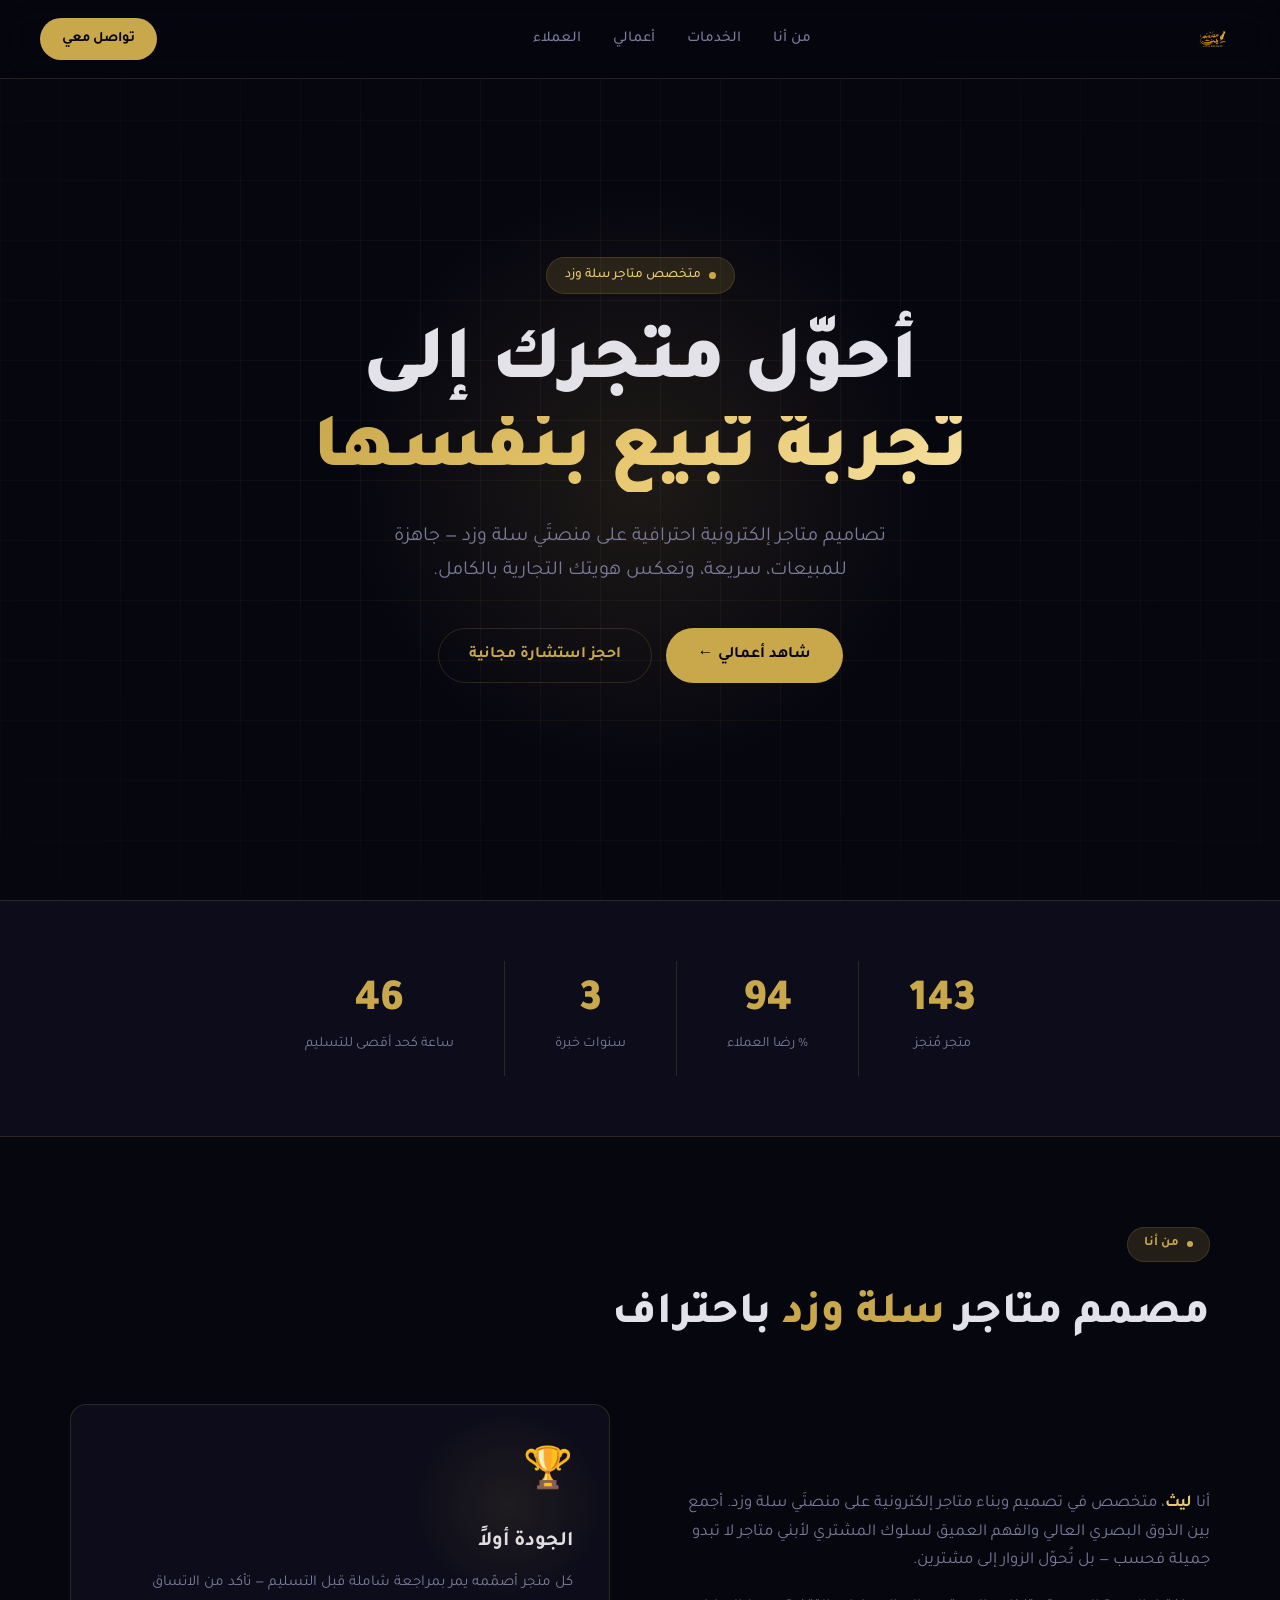
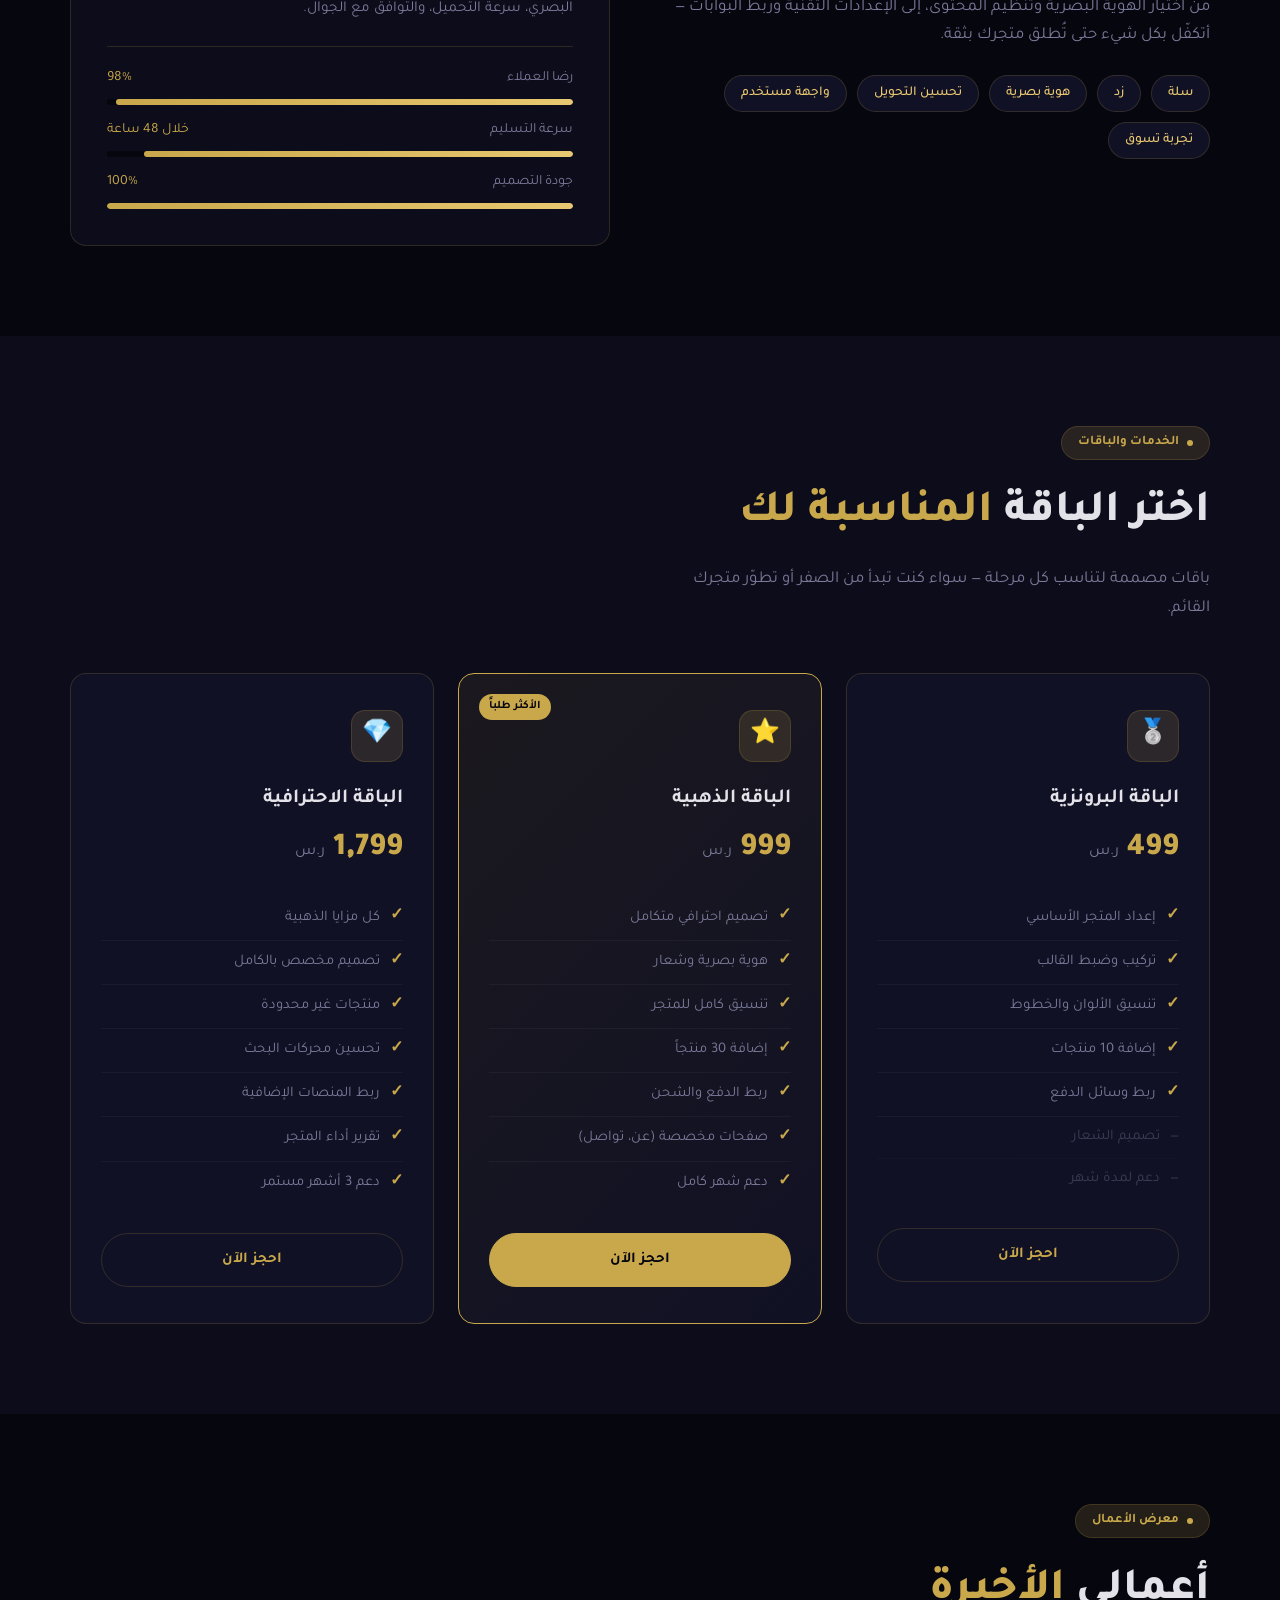
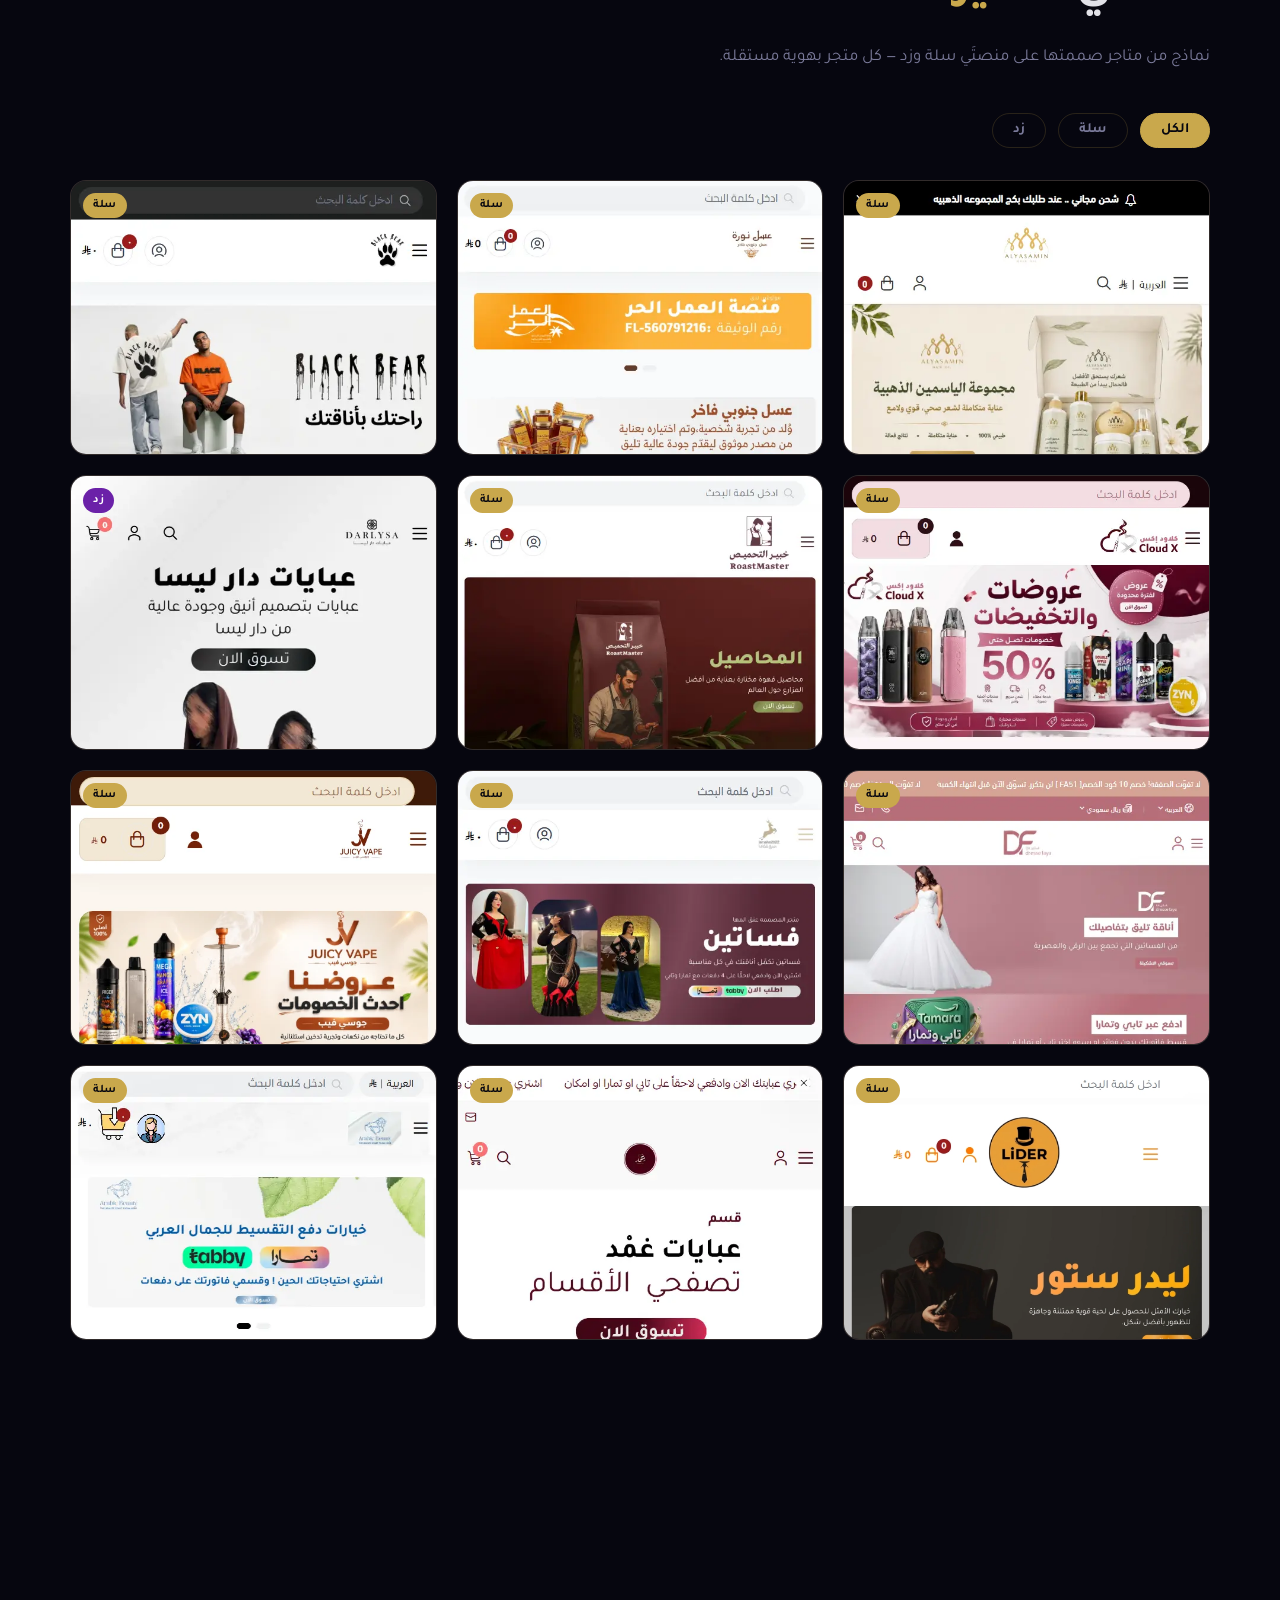
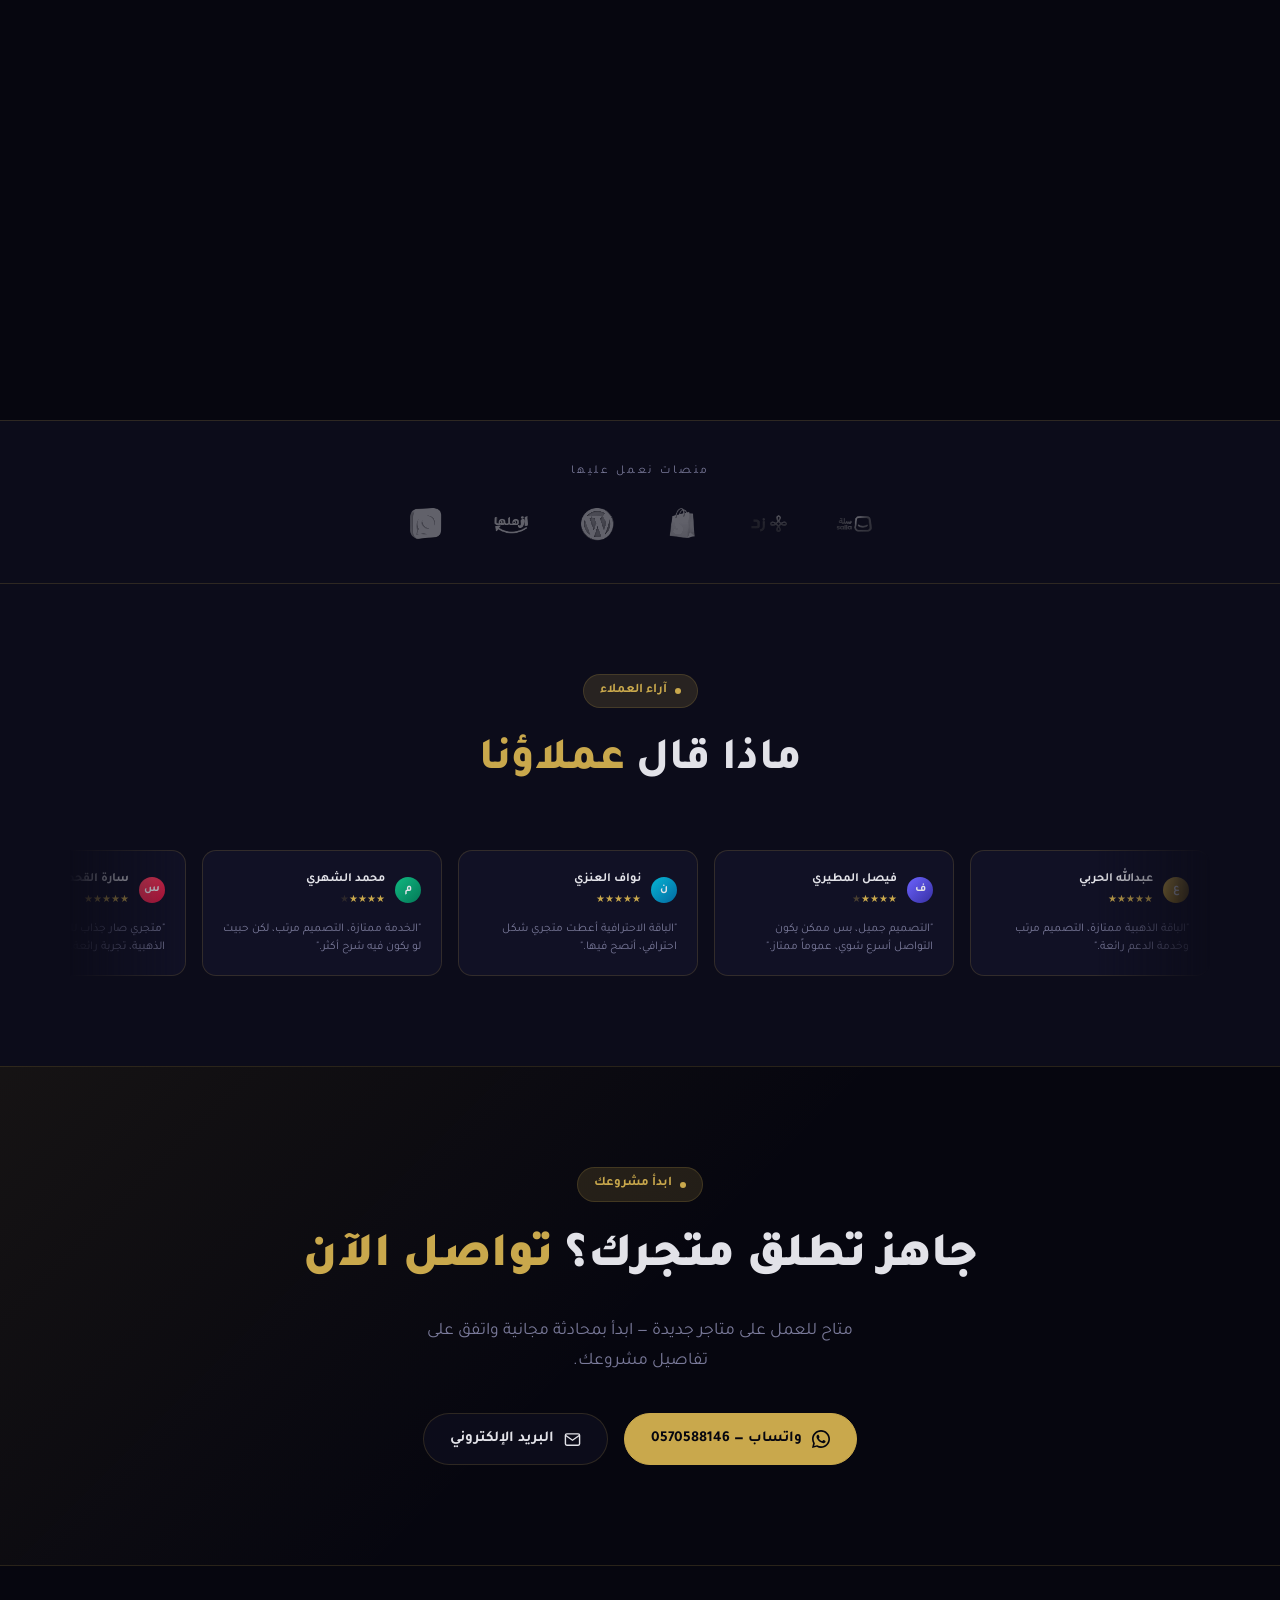
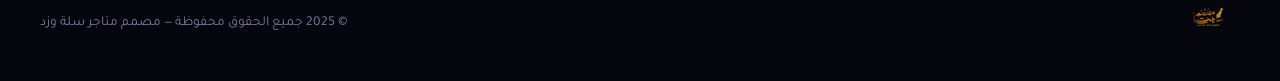
==== index.html @ dd520518 "Update testimonials to 50 styled cards, add logo image, update email" ====
<!DOCTYPE html>
<html lang="ar" dir="rtl">
<head>
  <meta charset="UTF-8">
  <meta name="viewport" content="width=device-width, initial-scale=1.0">
  <meta name="description" content="ليث | متخصص في تصميم متاجر سلة وزد الاحترافية">
  <title>ليث | مصمم متاجر سلة وزد</title>
  <link rel="preconnect" href="https://fonts.googleapis.com">
  <link href="https://fonts.googleapis.com/css2?family=Tajawal:wght@300;400;500;700;800;900&display=swap" rel="stylesheet">
  <style>
    *, *::before, *::after { box-sizing: border-box; margin: 0; padding: 0; }

    :root {
      --gold: #C9A84C;
      --gold-light: #E8C870;
      --gold-dim: rgba(201,168,76,0.15);
      --bg: #06060F;
      --bg2: #0C0C1A;
      --bg3: #111125;
      --text: #E2E2E8;
      --muted: #7A7A9A;
      --border: rgba(201,168,76,0.18);
      --radius: 16px;
    }

    html { scroll-behavior: smooth; }

    body {
      font-family: 'Tajawal', sans-serif;
      background: var(--bg);
      color: var(--text);
      overflow-x: hidden;
      line-height: 1.7;
    }

    /* ── NAV ── */
    nav {
      position: fixed; top: 0; width: 100%; z-index: 100;
      padding: 18px 40px;
      display: flex; align-items: center; justify-content: space-between;
      background: rgba(6,6,15,0.82);
      backdrop-filter: blur(18px);
      border-bottom: 1px solid var(--border);
      transition: padding .3s;
    }
    nav.scrolled { padding: 12px 40px; }

    .nav-logo {
      font-size: 1.25rem; font-weight: 800; color: var(--gold);
      letter-spacing: .5px; text-decoration: none;
    }
    .nav-logo span { color: var(--text); }

    .nav-links { display: flex; gap: 32px; list-style: none; }
    .nav-links a {
      text-decoration: none; color: var(--muted); font-weight: 500;
      font-size: .95rem; transition: color .25s; position: relative;
    }
    .nav-links a::after {
      content: ''; position: absolute; bottom: -4px; right: 0;
      width: 0; height: 2px; background: var(--gold); border-radius: 2px;
      transition: width .25s;
    }
    .nav-links a:hover { color: var(--gold-light); }
    .nav-links a:hover::after { width: 100%; }

    .nav-cta {
      background: var(--gold); color: #06060F; font-weight: 700;
      padding: 9px 22px; border-radius: 50px; font-size: .9rem;
      text-decoration: none; transition: background .25s, transform .2s;
    }
    .nav-cta:hover { background: var(--gold-light); transform: translateY(-1px); }

    /* ── HERO ── */
    .hero {
      min-height: 100vh;
      display: flex; align-items: center; justify-content: center;
      text-align: center;
      padding: 120px 20px 80px;
      position: relative; overflow: hidden;
    }

    .hero-grid {
      position: absolute; inset: 0;
      background-image:
        linear-gradient(rgba(201,168,76,.06) 1px, transparent 1px),
        linear-gradient(90deg, rgba(201,168,76,.06) 1px, transparent 1px);
      background-size: 60px 60px;
      mask-image: radial-gradient(ellipse 80% 80% at 50% 50%, black 30%, transparent 100%);
    }

    .hero-glow {
      position: absolute; top: 20%; left: 50%; transform: translateX(-50%);
      width: 600px; height: 600px; border-radius: 50%;
      background: radial-gradient(circle, rgba(201,168,76,.12) 0%, transparent 70%);
      pointer-events: none;
    }

    .hero-badge {
      display: inline-flex; align-items: center; gap: 8px;
      background: var(--gold-dim); border: 1px solid var(--border);
      border-radius: 50px; padding: 6px 18px; margin-bottom: 28px;
      font-size: .85rem; color: var(--gold-light); font-weight: 500;
    }
    .hero-badge-dot {
      width: 7px; height: 7px; border-radius: 50%; background: var(--gold);
      animation: pulse 2s ease-in-out infinite;
    }
    @keyframes pulse {
      0%,100% { opacity: 1; transform: scale(1); }
      50% { opacity: .5; transform: scale(.8); }
    }

    .hero h1 {
      font-size: clamp(2.6rem, 6vw, 5rem);
      font-weight: 900; line-height: 1.15;
      margin-bottom: 22px;
    }
    .hero h1 em {
      font-style: normal;
      background: linear-gradient(135deg, var(--gold) 0%, var(--gold-light) 50%, #F5E0A0 100%);
      -webkit-background-clip: text; -webkit-text-fill-color: transparent;
    }

    .hero-sub {
      font-size: clamp(1rem, 2vw, 1.25rem);
      color: var(--muted); max-width: 560px; margin: 0 auto 40px;
    }

    .hero-btns { display: flex; gap: 14px; justify-content: center; flex-wrap: wrap; }

    .btn-primary {
      background: var(--gold); color: #06060F; font-weight: 700;
      padding: 14px 32px; border-radius: 50px; font-size: 1rem;
      text-decoration: none; transition: all .25s;
      display: inline-flex; align-items: center; gap: 8px;
      font-family: 'Tajawal', sans-serif;
    }
    .btn-primary:hover { background: var(--gold-light); transform: translateY(-2px); box-shadow: 0 8px 30px rgba(201,168,76,.35); }

    .btn-outline {
      background: transparent; color: var(--gold); font-weight: 600;
      padding: 13px 30px; border-radius: 50px; font-size: 1rem;
      border: 1.5px solid var(--border); text-decoration: none;
      transition: all .25s; display: inline-flex; align-items: center; gap: 8px;
      font-family: 'Tajawal', sans-serif;
    }
    .btn-outline:hover { border-color: var(--gold); background: var(--gold-dim); transform: translateY(-2px); }

    /* ── STATS ── */
    .stats {
      padding: 60px 40px;
      display: flex; justify-content: center; gap: 0;
      border-top: 1px solid var(--border);
      border-bottom: 1px solid var(--border);
      background: var(--bg2);
      flex-wrap: wrap;
    }
    .stat {
      text-align: center; padding: 20px 50px;
      border-left: 1px solid var(--border);
    }
    .stat:last-child { border-left: none; }
    .stat-num {
      font-size: 2.8rem; font-weight: 900; color: var(--gold);
      line-height: 1; display: block;
    }
    .stat-label { font-size: .9rem; color: var(--muted); margin-top: 6px; }

    /* ── SECTION COMMONS ── */
    section { padding: 90px 20px; }
    .container { max-width: 1140px; margin: 0 auto; }

    .sec-tag {
      display: inline-flex; align-items: center; gap: 8px;
      background: var(--gold-dim); border: 1px solid var(--border);
      border-radius: 50px; padding: 5px 16px; margin-bottom: 16px;
      font-size: .82rem; color: var(--gold); font-weight: 600;
    }
    .sec-tag-dot { width: 6px; height: 6px; border-radius: 50%; background: var(--gold); }

    .sec-title {
      font-size: clamp(1.8rem, 3.5vw, 2.8rem);
      font-weight: 800; margin-bottom: 14px;
    }
    .sec-title span { color: var(--gold); }
    .sec-sub { color: var(--muted); font-size: 1.05rem; max-width: 520px; }

    /* ── ABOUT ── */
    .about-grid {
      display: grid; grid-template-columns: 1fr 1fr; gap: 60px;
      align-items: center; margin-top: 50px;
    }
    .about-text p { color: var(--muted); margin-bottom: 18px; font-size: 1.05rem; }
    .about-tags { display: flex; flex-wrap: wrap; gap: 10px; margin-top: 24px; }
    .tag {
      background: var(--bg3); border: 1px solid var(--border);
      border-radius: 50px; padding: 6px 16px; font-size: .85rem;
      color: var(--gold-light); font-weight: 500;
    }
    .about-card {
      background: var(--bg2); border: 1px solid var(--border);
      border-radius: var(--radius); padding: 36px;
      position: relative; overflow: hidden;
    }
    .about-card::before {
      content: ''; position: absolute; top: 0; right: 0;
      width: 200px; height: 200px;
      background: radial-gradient(circle, rgba(201,168,76,.1) 0%, transparent 70%);
    }
    .about-icon { font-size: 2.5rem; margin-bottom: 16px; display: block; }
    .about-card h3 { font-size: 1.3rem; margin-bottom: 10px; }
    .about-card p { color: var(--muted); font-size: .95rem; }
    .progress-row { margin-top: 16px; }
    .progress-label { display: flex; justify-content: space-between; margin-bottom: 8px; font-size: .88rem; }
    .progress-label span:first-child { color: var(--muted); }
    .progress-label span:last-child { color: var(--gold); }
    .progress-bar { background: var(--bg); border-radius: 50px; height: 6px; overflow: hidden; }
    .progress-fill { background: linear-gradient(90deg,var(--gold),var(--gold-light)); height: 100%; border-radius: 50px; }

    /* ── SERVICES ── */
    .services-bg { background: var(--bg2); }
    .services-grid {
      display: grid; grid-template-columns: repeat(3,1fr); gap: 24px;
      margin-top: 50px;
    }

    .service-card {
      background: var(--bg3); border: 1px solid var(--border);
      border-radius: var(--radius); padding: 36px 30px;
      position: relative; overflow: hidden;
      transition: border-color .3s, transform .3s;
    }
    .service-card:hover { border-color: var(--gold); transform: translateY(-4px); }
    .service-card.featured {
      border-color: var(--gold);
      background: linear-gradient(135deg, rgba(201,168,76,.08) 0%, var(--bg3) 100%);
    }

    .service-badge {
      position: absolute; top: 20px; left: 20px;
      background: var(--gold); color: #06060F;
      font-size: .72rem; font-weight: 700; padding: 3px 10px; border-radius: 50px;
    }

    .service-icon {
      width: 52px; height: 52px; border-radius: 14px;
      background: var(--gold-dim); border: 1px solid var(--border);
      display: flex; align-items: center; justify-content: center;
      font-size: 1.5rem; margin-bottom: 20px;
    }
    .service-name { font-size: 1.25rem; font-weight: 700; margin-bottom: 6px; }
    .service-price {
      font-size: 2rem; font-weight: 900; color: var(--gold); margin-bottom: 20px;
    }
    .service-price span { font-size: 1rem; color: var(--muted); font-weight: 400; }

    .service-features { list-style: none; margin-bottom: 28px; }
    .service-features li {
      display: flex; align-items: center; gap: 10px;
      color: var(--muted); font-size: .92rem; padding: 8px 0;
      border-bottom: 1px solid rgba(255,255,255,.04);
    }
    .service-features li:last-child { border-bottom: none; }
    .check { color: var(--gold); font-size: 1rem; font-weight: 700; }

    .service-btn {
      width: 100%; padding: 13px; border-radius: 50px;
      border: 1.5px solid var(--border); background: transparent;
      color: var(--gold); font-family: 'Tajawal',sans-serif;
      font-size: .95rem; font-weight: 600; cursor: pointer;
      transition: all .25s; text-align: center; display: block;
      text-decoration: none;
    }
    .service-btn:hover, .service-card.featured .service-btn {
      background: var(--gold); color: #06060F; border-color: var(--gold);
    }
    .service-card.featured .service-btn:hover { background: var(--gold-light); }

    /* ── PORTFOLIO ── */
    .portfolio-filter {
      display: flex; gap: 12px; flex-wrap: wrap; margin: 40px 0 32px;
    }
    .filter-btn {
      padding: 8px 20px; border-radius: 50px; cursor: pointer;
      font-family: 'Tajawal',sans-serif; font-size: .88rem; font-weight: 600;
      border: 1.5px solid var(--border); background: transparent; color: var(--muted);
      transition: all .25s;
    }
    .filter-btn.active, .filter-btn:hover {
      background: var(--gold); color: #06060F; border-color: var(--gold);
    }

    .portfolio-grid {
      display: grid; grid-template-columns: repeat(3,1fr); gap: 20px;
    }

    .portfolio-card {
      border-radius: var(--radius); overflow: hidden;
      position: relative; aspect-ratio: 4/3;
      background: var(--bg3); border: 1px solid var(--border);
      cursor: pointer;
      transition: transform .3s, border-color .3s, box-shadow .3s;
    }
    .portfolio-card:hover {
      transform: translateY(-6px);
      border-color: var(--gold);
      box-shadow: 0 20px 50px rgba(201,168,76,.15);
    }

    /* ── SCREENSHOT CARDS ── */
    .portfolio-img {
      width: 100%; height: 100%;
      object-fit: cover; object-position: top center;
      display: block;
      transition: object-position 5s ease;
    }
    .portfolio-card:hover .portfolio-img { object-position: bottom center; }

    /* Platform badge */
    .mock-platform {
      position: absolute; top: 12px; left: 12px;
      font-size: .72rem; font-weight: 700; padding: 3px 10px;
      border-radius: 20px; letter-spacing: .5px; z-index: 1;
    }

    /* ── PLATFORMS STRIP ── */
    .platforms-strip {
      padding: 40px 20px;
      background: var(--bg2);
      border-top: 1px solid var(--border);
      border-bottom: 1px solid var(--border);
      text-align: center;
    }
    .platforms-label {
      font-size: .75rem; color: var(--muted); margin-bottom: 24px;
      text-transform: uppercase; letter-spacing: 2.5px;
    }
    .platforms-logos {
      display: flex; align-items: center; justify-content: center;
      gap: 48px; flex-wrap: wrap;
    }
    .platform-logo {
      height: 38px; width: auto;
      filter: grayscale(1) brightness(2);
      opacity: 0.35;
      transition: filter .3s, opacity .3s;
      object-fit: contain;
    }
    .platform-logo:hover { filter: grayscale(0) brightness(1); opacity: 1; }

    /* Overlay */
    .portfolio-overlay {
      position: absolute; inset: 0;
      background: linear-gradient(to top, rgba(6,6,15,.97) 0%, rgba(6,6,15,.3) 60%, transparent 100%);
      opacity: 0; transition: opacity .3s;
      display: flex; flex-direction: column;
      justify-content: flex-end; padding: 18px;
    }
    .portfolio-card:hover .portfolio-overlay { opacity: 1; }
    .portfolio-overlay h3 { font-size: 1rem; font-weight: 700; margin-bottom: 4px; }
    .portfolio-overlay p { font-size: .8rem; color: var(--gold); }
    .portfolio-overlay .ov-tags {
      display: flex; gap: 6px; margin-top: 8px;
    }
    .ov-tag {
      font-size: .65rem; padding: 2px 8px; border-radius: 20px;
      border: 1px solid rgba(201,168,76,.4); color: var(--gold-light);
    }

    /* ── TESTIMONIALS ── */
    .testi-bg { background: var(--bg2); }
    .testi-wrap { overflow: hidden; }
    .testi-head { text-align: center; margin-bottom: 50px; }

    .testi-marquee {
      overflow: hidden; position: relative;
      mask-image: linear-gradient(90deg, transparent 0%, black 10%, black 90%, transparent 100%);
    }
    .testi-track {
      display: flex; gap: 16px;
      animation: marquee-rtl 60s linear infinite;
      width: max-content;
    }
    .testi-track:hover { animation-play-state: paused; }
    .testi-track-set { display: flex; gap: 16px; }

    @keyframes marquee-rtl {
      0% { transform: translateX(0); }
      100% { transform: translateX(-50%); }
    }

    .testi-card {
      background: var(--bg3); border: 1px solid var(--border);
      border-radius: 14px; padding: 18px 20px; width: 240px; flex-shrink: 0;
      transition: border-color .3s;
    }
    .testi-card:hover { border-color: var(--gold); }
    .testi-top { display: flex; align-items: center; gap: 10px; }
    .testi-av {
      width: 36px; height: 36px; border-radius: 50%;
      display: flex; align-items: center; justify-content: center;
      font-weight: 700; font-size: .85rem; flex-shrink: 0;
    }
    .av-1 { background: linear-gradient(135deg,#C9A84C,#8B6914); }
    .av-2 { background: linear-gradient(135deg,#6C63FF,#3730A3); }
    .av-3 { background: linear-gradient(135deg,#06B6D4,#0369A1); }
    .av-4 { background: linear-gradient(135deg,#10B981,#047857); }
    .av-5 { background: linear-gradient(135deg,#F43F5E,#BE123C); }
    .testi-name { font-size: .85rem; font-weight: 600; }
    .testi-stars { color: var(--gold); font-size: .72rem; margin-top: 2px; }
    .testi-text { font-size: .82rem; color: var(--muted); line-height: 1.7; margin-top: 10px; }

    /* ── CTA ── */
    .cta-section {
      text-align: center; padding: 100px 20px;
      background: linear-gradient(135deg, rgba(201,168,76,.08) 0%, transparent 50%);
      border-top: 1px solid var(--border);
    }
    .cta-section h2 { font-size: clamp(1.8rem,4vw,3rem); font-weight: 900; margin-bottom: 18px; }
    .cta-section p { color: var(--muted); font-size: 1.1rem; max-width: 480px; margin: 0 auto 36px; }

    .contact-links { display: flex; justify-content: center; gap: 16px; flex-wrap: wrap; }
    .contact-link {
      display: flex; align-items: center; gap: 10px;
      padding: 12px 26px; border-radius: 50px;
      border: 1.5px solid var(--border); background: var(--bg2);
      color: var(--text); text-decoration: none; font-weight: 600; font-size: .95rem;
      transition: all .25s;
    }
    .contact-link:hover { border-color: var(--gold); color: var(--gold); transform: translateY(-2px); }
    .contact-link.wa { background: var(--gold); border-color: var(--gold); color: #06060F; }
    .contact-link.wa:hover { background: var(--gold-light); }

    /* ── FOOTER ── */
    footer {
      padding: 30px 40px;
      border-top: 1px solid var(--border);
      display: flex; align-items: center; justify-content: space-between;
      background: var(--bg); flex-wrap: wrap; gap: 12px;
    }
    .footer-logo { font-size: 1.1rem; font-weight: 800; color: var(--gold); }
    footer p { color: var(--muted); font-size: .85rem; }

    /* ── ANIMATIONS ── */
    .fade-up {
      opacity: 0; transform: translateY(30px);
      transition: opacity .6s ease, transform .6s ease;
    }
    .fade-up.visible { opacity: 1; transform: translateY(0); }

    /* ── RESPONSIVE ── */
    @media (max-width: 900px) {
      nav { padding: 16px 20px; }
      .nav-links { display: none; }
      .stats { gap: 0; }
      .stat { padding: 20px 28px; }
      .about-grid { grid-template-columns: 1fr; gap: 30px; }
      .services-grid { grid-template-columns: 1fr; }
      .portfolio-grid { grid-template-columns: repeat(2,1fr); }
      footer { flex-direction: column; text-align: center; }
    }
    @media (max-width: 560px) {
      .portfolio-grid { grid-template-columns: 1fr; }
      .stat { padding: 16px 18px; border-left: none; border-bottom: 1px solid var(--border); }
      .stat:last-child { border-bottom: none; }
      .stats { flex-direction: column; align-items: center; }
    }
  </style>
</head>
<body>

<!-- ══════════ NAV ══════════ -->
<nav id="nav">
  <a href="#" class="nav-logo"><img src="images/logo-main.webp" alt="ليث" style="height:36px;width:auto;object-fit:contain;vertical-align:middle"></a>
  <ul class="nav-links">
    <li><a href="#about">من أنا</a></li>
    <li><a href="#services">الخدمات</a></li>
    <li><a href="#portfolio">أعمالي</a></li>
    <li><a href="#testimonials">العملاء</a></li>
  </ul>
  <a href="https://wa.me/966570588146" target="_blank" class="nav-cta">تواصل معي</a>
</nav>

<!-- ══════════ HERO ══════════ -->
<section class="hero" id="home">
  <div class="hero-grid"></div>
  <div class="hero-glow"></div>
  <div class="container" style="position:relative;z-index:1">
    <div class="hero-badge fade-up">
      <span class="hero-badge-dot"></span>
      متخصص متاجر سلة وزد
    </div>
    <h1 class="fade-up" style="transition-delay:.1s">
      أحوّل متجرك إلى<br>
      <em>تجربة تبيع بنفسها</em>
    </h1>
    <p class="hero-sub fade-up" style="transition-delay:.2s">
      تصاميم متاجر إلكترونية احترافية على منصتَي سلة وزد — جاهزة للمبيعات، سريعة، وتعكس هويتك التجارية بالكامل.
    </p>
    <div class="hero-btns fade-up" style="transition-delay:.3s">
      <a href="#portfolio" class="btn-primary">شاهد أعمالي ←</a>
      <a href="https://wa.me/966570588146" target="_blank" class="btn-outline">احجز استشارة مجانية</a>
    </div>
  </div>
</section>

<!-- ══════════ STATS ══════════ -->
<div class="stats">
  <div class="stat fade-up">
    <span class="stat-num" data-target="150">0</span>
    <div class="stat-label">متجر مُنجز</div>
  </div>
  <div class="stat fade-up" style="transition-delay:.1s">
    <span class="stat-num" data-target="98">0</span>
    <div class="stat-label">% رضا العملاء</div>
  </div>
  <div class="stat fade-up" style="transition-delay:.2s">
    <span class="stat-num" data-target="3">0</span>
    <div class="stat-label">سنوات خبرة</div>
  </div>
  <div class="stat fade-up" style="transition-delay:.3s">
    <span class="stat-num" data-target="48">0</span>
    <div class="stat-label">ساعة كحد أقصى للتسليم</div>
  </div>
</div>

<!-- ══════════ ABOUT ══════════ -->
<section id="about">
  <div class="container">
    <div class="sec-tag fade-up"><span class="sec-tag-dot"></span>من أنا</div>
    <h2 class="sec-title fade-up">مصمم متاجر <span>سلة وزد</span> باحتراف</h2>
    <div class="about-grid">
      <div class="about-text fade-up">
        <p>
          أنا <strong style="color:var(--gold-light)">ليث</strong>، متخصص في تصميم وبناء متاجر إلكترونية على منصتَي سلة وزد.
          أجمع بين الذوق البصري العالي والفهم العميق لسلوك المشتري لأبني متاجر لا تبدو جميلة فحسب — بل تُحوّل الزوار إلى مشترين.
        </p>
        <p>
          من اختيار الهوية البصرية وتنظيم المحتوى، إلى الإعدادات التقنية وربط البوابات — أتكفّل بكل شيء حتى تُطلق متجرك بثقة.
        </p>
        <div class="about-tags">
          <span class="tag">سلة</span>
          <span class="tag">زد</span>
          <span class="tag">هوية بصرية</span>
          <span class="tag">تحسين التحويل</span>
          <span class="tag">واجهة مستخدم</span>
          <span class="tag">تجربة تسوق</span>
        </div>
      </div>
      <div class="about-card fade-up" style="transition-delay:.15s">
        <span class="about-icon">🏆</span>
        <h3>الجودة أولاً</h3>
        <p>كل متجر أصمّمه يمر بمراجعة شاملة قبل التسليم — تأكد من الاتساق البصري، سرعة التحميل، والتوافق مع الجوال.</p>
        <div class="progress-row" style="margin-top:24px;padding-top:20px;border-top:1px solid var(--border)">
          <div class="progress-label"><span>رضا العملاء</span><span>98%</span></div>
          <div class="progress-bar"><div class="progress-fill" style="width:98%"></div></div>
        </div>
        <div class="progress-row" style="margin-top:14px">
          <div class="progress-label"><span>سرعة التسليم</span><span>خلال 48 ساعة</span></div>
          <div class="progress-bar"><div class="progress-fill" style="width:92%"></div></div>
        </div>
        <div class="progress-row" style="margin-top:14px">
          <div class="progress-label"><span>جودة التصميم</span><span>100%</span></div>
          <div class="progress-bar"><div class="progress-fill" style="width:100%"></div></div>
        </div>
      </div>
    </div>
  </div>
</section>

<!-- ══════════ SERVICES ══════════ -->
<section id="services" class="services-bg">
  <div class="container">
    <div class="sec-tag fade-up"><span class="sec-tag-dot"></span>الخدمات والباقات</div>
    <h2 class="sec-title fade-up">اختر الباقة <span>المناسبة لك</span></h2>
    <p class="sec-sub fade-up">باقات مصممة لتناسب كل مرحلة — سواء كنت تبدأ من الصفر أو تطوّر متجرك القائم.</p>

    <div class="services-grid">

      <div class="service-card fade-up">
        <div class="service-icon">🥈</div>
        <div class="service-name">الباقة البرونزية</div>
        <div class="service-price">499 <span>ر.س</span></div>
        <ul class="service-features">
          <li><span class="check">✓</span> إعداد المتجر الأساسي</li>
          <li><span class="check">✓</span> تركيب وضبط القالب</li>
          <li><span class="check">✓</span> تنسيق الألوان والخطوط</li>
          <li><span class="check">✓</span> إضافة 10 منتجات</li>
          <li><span class="check">✓</span> ربط وسائل الدفع</li>
          <li style="opacity:.4"><span>—</span> تصميم الشعار</li>
          <li style="opacity:.4"><span>—</span> دعم لمدة شهر</li>
        </ul>
        <a href="https://wa.me/966570588146" target="_blank" class="service-btn">احجز الآن</a>
      </div>

      <div class="service-card featured fade-up" style="transition-delay:.1s">
        <span class="service-badge">الأكثر طلباً</span>
        <div class="service-icon">⭐</div>
        <div class="service-name">الباقة الذهبية</div>
        <div class="service-price">999 <span>ر.س</span></div>
        <ul class="service-features">
          <li><span class="check">✓</span> تصميم احترافي متكامل</li>
          <li><span class="check">✓</span> هوية بصرية وشعار</li>
          <li><span class="check">✓</span> تنسيق كامل للمتجر</li>
          <li><span class="check">✓</span> إضافة 30 منتجاً</li>
          <li><span class="check">✓</span> ربط الدفع والشحن</li>
          <li><span class="check">✓</span> صفحات مخصصة (عن، تواصل)</li>
          <li><span class="check">✓</span> دعم شهر كامل</li>
        </ul>
        <a href="https://wa.me/966570588146" target="_blank" class="service-btn">احجز الآن</a>
      </div>

      <div class="service-card fade-up" style="transition-delay:.2s">
        <div class="service-icon">💎</div>
        <div class="service-name">الباقة الاحترافية</div>
        <div class="service-price">1,799 <span>ر.س</span></div>
        <ul class="service-features">
          <li><span class="check">✓</span> كل مزايا الذهبية</li>
          <li><span class="check">✓</span> تصميم مخصص بالكامل</li>
          <li><span class="check">✓</span> منتجات غير محدودة</li>
          <li><span class="check">✓</span> تحسين محركات البحث</li>
          <li><span class="check">✓</span> ربط المنصات الإضافية</li>
          <li><span class="check">✓</span> تقرير أداء المتجر</li>
          <li><span class="check">✓</span> دعم 3 أشهر مستمر</li>
        </ul>
        <a href="https://wa.me/966570588146" target="_blank" class="service-btn">احجز الآن</a>
      </div>

    </div>
  </div>
</section>

<!-- ══════════ PORTFOLIO ══════════ -->
<section id="portfolio">
  <div class="container">
    <div class="sec-tag fade-up"><span class="sec-tag-dot"></span>معرض الأعمال</div>
    <h2 class="sec-title fade-up">أعمالي <span>الأخيرة</span></h2>
    <p class="sec-sub fade-up">نماذج من متاجر صممتها على منصتَي سلة وزد — كل متجر بهوية مستقلة.</p>

    <div class="portfolio-filter fade-up">
      <button class="filter-btn active" onclick="filterPortfolio('all',this)">الكل</button>
      <button class="filter-btn" onclick="filterPortfolio('salla',this)">سلة</button>
      <button class="filter-btn" onclick="filterPortfolio('zid',this)">زد</button>
    </div>

    <div class="portfolio-grid" id="portfolio-grid">

      <!-- 1: متجر الياسمين -->
      <div class="portfolio-card fade-up" data-cat="salla">
        <img src="images/alyasaminoil_tawsaa_.webp" alt="متجر الياسمين" class="portfolio-img">
        <span class="mock-platform" style="background:#C9A84C;color:#06060F">سلة</span>
        <div class="portfolio-overlay">
          <h3>متجر الياسمين</h3>
          <p>منتجات العناية بالشعر الطبيعية</p>
          <div class="ov-tags"><span class="ov-tag">سلة</span><span class="ov-tag">تجميل</span></div>
        </div>
      </div>

      <!-- 2: عسل نورة -->
      <div class="portfolio-card fade-up" data-cat="salla" style="transition-delay:.1s">
        <img src="images/asl_noura_plus.webp" alt="عسل نورة" class="portfolio-img">
        <span class="mock-platform" style="background:#C9A84C;color:#06060F">سلة</span>
        <div class="portfolio-overlay">
          <h3>عسل نورة</h3>
          <p>عسل جنوبي فاخر</p>
          <div class="ov-tags"><span class="ov-tag">سلة</span><span class="ov-tag">عسل</span></div>
        </div>
      </div>

      <!-- 3: Black Bear -->
      <div class="portfolio-card fade-up" data-cat="salla" style="transition-delay:.2s">
        <img src="images/black-bear-salla-pro.webp" alt="Black Bear" class="portfolio-img">
        <span class="mock-platform" style="background:#C9A84C;color:#06060F">سلة</span>
        <div class="portfolio-overlay">
          <h3>Black Bear</h3>
          <p>ملابس وأزياء عصرية</p>
          <div class="ov-tags"><span class="ov-tag">سلة</span><span class="ov-tag">أزياء</span></div>
        </div>
      </div>

      <!-- 4: متجر الفيب -->
      <div class="portfolio-card fade-up" data-cat="salla">
        <img src="images/cloud-xsa.webp" alt="متجر الفيب" class="portfolio-img">
        <span class="mock-platform" style="background:#C9A84C;color:#06060F">سلة</span>
        <div class="portfolio-overlay">
          <h3>متجر الفيب</h3>
          <p>سحبات وأجهزة إلكترونية</p>
          <div class="ov-tags"><span class="ov-tag">سلة</span><span class="ov-tag">إلكتروني</span></div>
        </div>
      </div>

      <!-- 5: قهوة ماستر -->
      <div class="portfolio-card fade-up" data-cat="salla" style="transition-delay:.1s">
        <img src="images/coffepro.webp" alt="قهوة ماستر" class="portfolio-img">
        <span class="mock-platform" style="background:#C9A84C;color:#06060F">سلة</span>
        <div class="portfolio-overlay">
          <h3>قهوة ماستر</h3>
          <p>متخصص في عالم القهوة</p>
          <div class="ov-tags"><span class="ov-tag">سلة</span><span class="ov-tag">قهوة</span></div>
        </div>
      </div>

      <!-- 6: دار لويسا -->
      <div class="portfolio-card fade-up" data-cat="zid" style="transition-delay:.2s">
        <img src="images/darlisa_pro.webp" alt="عبايات دار لويسا" class="portfolio-img">
        <span class="mock-platform" style="background:#6B21A8;color:#fff">زد</span>
        <div class="portfolio-overlay">
          <h3>عبايات دار لويسا</h3>
          <p>أزياء نسائية راقية</p>
          <div class="ov-tags"><span class="ov-tag">زد</span><span class="ov-tag">عبايات</span></div>
        </div>
      </div>

      <!-- 7: DF -->
      <div class="portfolio-card fade-up" data-cat="salla">
        <img src="images/dressefaya_pro.webp" alt="DF" class="portfolio-img">
        <span class="mock-platform" style="background:#C9A84C;color:#06060F">سلة</span>
        <div class="portfolio-overlay">
          <h3>DF Fashion</h3>
          <p>فساتين ومحجبات متنوعة</p>
          <div class="ov-tags"><span class="ov-tag">سلة</span><span class="ov-tag">أزياء</span></div>
        </div>
      </div>

      <!-- 8: بوتيك عنق المها -->
      <div class="portfolio-card fade-up" data-cat="salla" style="transition-delay:.1s">
        <img src="images/fstinplus.webp" alt="بوتيك عنق المها" class="portfolio-img">
        <span class="mock-platform" style="background:#C9A84C;color:#06060F">سلة</span>
        <div class="portfolio-overlay">
          <h3>بوتيك عنق المها</h3>
          <p>فساتين وعبايات فاخرة</p>
          <div class="ov-tags"><span class="ov-tag">سلة</span><span class="ov-tag">فساتين</span></div>
        </div>
      </div>

      <!-- 9: متجر الشيشة -->
      <div class="portfolio-card fade-up" data-cat="salla" style="transition-delay:.2s">
        <img src="images/juicyvapesa.webp" alt="متجر الشيشة والأركيلة" class="portfolio-img">
        <span class="mock-platform" style="background:#C9A84C;color:#06060F">سلة</span>
        <div class="portfolio-overlay">
          <h3>متجر الشيشة</h3>
          <p>أراجيل وشيشة ومستلزماتها</p>
          <div class="ov-tags"><span class="ov-tag">سلة</span><span class="ov-tag">أركيلة</span></div>
        </div>
      </div>

      <!-- 10: لیدر ستور -->
      <div class="portfolio-card fade-up" data-cat="salla">
        <img src="images/leder.webp" alt="لیدر ستور" class="portfolio-img">
        <span class="mock-platform" style="background:#C9A84C;color:#06060F">سلة</span>
        <div class="portfolio-overlay">
          <h3>LiDER Store</h3>
          <p>منتجات اللحية الطبيعية</p>
          <div class="ov-tags"><span class="ov-tag">سلة</span><span class="ov-tag">عناية</span></div>
        </div>
      </div>

      <!-- 11: خزنة جهيلة -->
      <div class="portfolio-card fade-up" data-cat="salla" style="transition-delay:.1s">
        <img src="images/mtger_abk1.webp" alt="خزنة جهيلة" class="portfolio-img">
        <span class="mock-platform" style="background:#C9A84C;color:#06060F">سلة</span>
        <div class="portfolio-overlay">
          <h3>خزنة جهيلة</h3>
          <p>جلابيات وفساتين مميزة</p>
          <div class="ov-tags"><span class="ov-tag">سلة</span><span class="ov-tag">جلابيات</span></div>
        </div>
      </div>

      <!-- 12: أزال بيوتي -->
      <div class="portfolio-card fade-up" data-cat="salla" style="transition-delay:.2s">
        <img src="images/mtger_anaia3.webp" alt="أزال بيوتي" class="portfolio-img">
        <span class="mock-platform" style="background:#C9A84C;color:#06060F">سلة</span>
        <div class="portfolio-overlay">
          <h3>أزال بيوتي</h3>
          <p>تجهيزات وأجهزة الصالونات</p>
          <div class="ov-tags"><span class="ov-tag">سلة</span><span class="ov-tag">تجميل</span></div>
        </div>
      </div>

      <!-- 13: عبايات غنف -->
      <div class="portfolio-card fade-up" data-cat="zid">
        <img src="images/matger_abaia4.webp" alt="عبايات غنف" class="portfolio-img">
        <span class="mock-platform" style="background:#6B21A8;color:#fff">زد</span>
        <div class="portfolio-overlay">
          <h3>عبايات غنف</h3>
          <p>عبايات سوداء وملونة</p>
          <div class="ov-tags"><span class="ov-tag">زد</span><span class="ov-tag">عبايات</span></div>
        </div>
      </div>

      <!-- 14: الجمال العربي -->
      <div class="portfolio-card fade-up" data-cat="salla" style="transition-delay:.1s">
        <img src="images/matgeranaia_2bni.webp" alt="الجمال العربي" class="portfolio-img">
        <span class="mock-platform" style="background:#C9A84C;color:#06060F">سلة</span>
        <div class="portfolio-overlay">
          <h3>الجمال العربي</h3>
          <p>مستحضرات عناية بالبشرة</p>
          <div class="ov-tags"><span class="ov-tag">سلة</span><span class="ov-tag">عناية</span></div>
        </div>
      </div>

      <!-- 15: أدم -->
      <div class="portfolio-card fade-up" data-cat="salla" style="transition-delay:.2s">
        <img src="images/rivna.webp" alt="أدم للعسل" class="portfolio-img">
        <span class="mock-platform" style="background:#C9A84C;color:#06060F">سلة</span>
        <div class="portfolio-overlay">
          <h3>أدم للعسل</h3>
          <p>أجود أنواع العسل الطبيعي</p>
          <div class="ov-tags"><span class="ov-tag">سلة</span><span class="ov-tag">عسل</span></div>
        </div>
      </div>

      <!-- 16: شبوسة البلد -->
      <div class="portfolio-card fade-up" data-cat="salla">
        <img src="images/sanbosaalbalad_pro.webp" alt="شبوسة البلد" class="portfolio-img">
        <span class="mock-platform" style="background:#C9A84C;color:#06060F">سلة</span>
        <div class="portfolio-overlay">
          <h3>شبوسة البلد</h3>
          <p>طلبات جاهزة ومفرزنات</p>
          <div class="ov-tags"><span class="ov-tag">سلة</span><span class="ov-tag">طعام</span></div>
        </div>
      </div>

      <!-- 17: بيت العود -->
      <div class="portfolio-card fade-up" data-cat="salla" style="transition-delay:.1s">
        <img src="images/sarok_salla.webp" alt="بيت العود" class="portfolio-img">
        <span class="mock-platform" style="background:#C9A84C;color:#06060F">سلة</span>
        <div class="portfolio-overlay">
          <h3>بيت العود</h3>
          <p>عود وبخور وأدخنة فاخرة</p>
          <div class="ov-tags"><span class="ov-tag">سلة</span><span class="ov-tag">عود</span></div>
        </div>
      </div>

      <!-- 18: عود العطارين -->
      <div class="portfolio-card fade-up" data-cat="salla" style="transition-delay:.2s">
        <img src="images/swartyp_zid.webp" alt="عود العطارين" class="portfolio-img">
        <span class="mock-platform" style="background:#C9A84C;color:#06060F">سلة</span>
        <div class="portfolio-overlay">
          <h3>عود العطارين</h3>
          <p>عود ومسك وأدهان فاخرة</p>
          <div class="ov-tags"><span class="ov-tag">سلة</span><span class="ov-tag">عود</span></div>
        </div>
      </div>

    </div>
  </div>
</section>

<!-- ══════════ PLATFORMS ══════════ -->
<div class="platforms-strip">
  <div class="container">
    <p class="platforms-label">منصات نعمل عليها</p>
    <div class="platforms-logos">
      <img src="images/salla.webp" alt="سلة" class="platform-logo">
      <img src="images/zid.webp" alt="زد" class="platform-logo">
      <img src="images/shopify.webp" alt="Shopify" class="platform-logo">
      <img src="images/wordpress.webp" alt="WordPress" class="platform-logo">
      <img src="images/logo.webp" alt="إزهلها" class="platform-logo">
      <img src="images/whatsapp.webp" alt="WhatsApp" class="platform-logo">
    </div>
  </div>
</div>

<!-- ══════════ TESTIMONIALS ══════════ -->
<section id="testimonials" class="testi-bg">
  <div class="container">
    <div class="testi-wrap">
      <div class="testi-head fade-up">
        <div class="sec-tag" style="justify-content:center"><span class="sec-tag-dot"></span>آراء العملاء</div>
        <h2 class="sec-title">ماذا قال <span>عملاؤنا</span></h2>
      </div>

      <div class="testi-marquee" aria-label="آراء العملاء المتحركة">
        <div class="testi-track">
          <div class="testi-track-set">
            <div class="testi-card"><div class="testi-top" style="margin-bottom:5px"><div class="testi-av av-1" style="width:26px;height:26px;font-size:.72rem">ع</div><div><div class="testi-name" style="font-size:.78rem">عبدالله الحربي</div><div class="testi-stars" style="font-size:.62rem">★★★★★</div></div></div><p class="testi-text" style="font-size:.74rem;line-height:1.6;display:-webkit-box;-webkit-line-clamp:2;-webkit-box-orient:vertical;overflow:hidden">"الباقة الذهبية ممتازة، التصميم مرتب وخدمة الدعم رائعة."</p></div>
            <div class="testi-card"><div class="testi-top" style="margin-bottom:5px"><div class="testi-av av-2" style="width:26px;height:26px;font-size:.72rem">ف</div><div><div class="testi-name" style="font-size:.78rem">فيصل المطيري</div><div class="testi-stars" style="font-size:.62rem">★★★★<span style="opacity:.3">★</span></div></div></div><p class="testi-text" style="font-size:.74rem;line-height:1.6;display:-webkit-box;-webkit-line-clamp:2;-webkit-box-orient:vertical;overflow:hidden">"التصميم جميل، بس ممكن يكون التواصل أسرع شوي، عموماً ممتاز."</p></div>
            <div class="testi-card"><div class="testi-top" style="margin-bottom:5px"><div class="testi-av av-3" style="width:26px;height:26px;font-size:.72rem">ن</div><div><div class="testi-name" style="font-size:.78rem">نواف العنزي</div><div class="testi-stars" style="font-size:.62rem">★★★★★</div></div></div><p class="testi-text" style="font-size:.74rem;line-height:1.6;display:-webkit-box;-webkit-line-clamp:2;-webkit-box-orient:vertical;overflow:hidden">"الباقة الاحترافية أعطت متجري شكل احترافي، أنصح فيها."</p></div>
            <div class="testi-card"><div class="testi-top" style="margin-bottom:5px"><div class="testi-av av-4" style="width:26px;height:26px;font-size:.72rem">م</div><div><div class="testi-name" style="font-size:.78rem">محمد الشهري</div><div class="testi-stars" style="font-size:.62rem">★★★★<span style="opacity:.15">★</span></div></div></div><p class="testi-text" style="font-size:.74rem;line-height:1.6;display:-webkit-box;-webkit-line-clamp:2;-webkit-box-orient:vertical;overflow:hidden">"الخدمة ممتازة، التصميم مرتب، لكن حبيت لو يكون فيه شرح أكثر."</p></div>
            <div class="testi-card"><div class="testi-top" style="margin-bottom:5px"><div class="testi-av av-5" style="width:26px;height:26px;font-size:.72rem">س</div><div><div class="testi-name" style="font-size:.78rem">سارة القحطاني</div><div class="testi-stars" style="font-size:.62rem">★★★★★</div></div></div><p class="testi-text" style="font-size:.74rem;line-height:1.6;display:-webkit-box;-webkit-line-clamp:2;-webkit-box-orient:vertical;overflow:hidden">"متجري صار جذاب للعملاء بعد الباقة الذهبية، تجربة رائعة."</p></div>
            <div class="testi-card"><div class="testi-top" style="margin-bottom:5px"><div class="testi-av av-1" style="width:26px;height:26px;font-size:.72rem">ب</div><div><div class="testi-name" style="font-size:.78rem">بندر السبيعي</div><div class="testi-stars" style="font-size:.62rem">★★★★<span style="opacity:.3">★</span></div></div></div><p class="testi-text" style="font-size:.74rem;line-height:1.6;display:-webkit-box;-webkit-line-clamp:2;-webkit-box-orient:vertical;overflow:hidden">"السرعة في التنفيذ ممتازة، التصميم احترافي جدًا."</p></div>
            <div class="testi-card"><div class="testi-top" style="margin-bottom:5px"><div class="testi-av av-2" style="width:26px;height:26px;font-size:.72rem">ه</div><div><div class="testi-name" style="font-size:.78rem">هيفاء الرويلي</div><div class="testi-stars" style="font-size:.62rem">★★★★★</div></div></div><p class="testi-text" style="font-size:.74rem;line-height:1.6;display:-webkit-box;-webkit-line-clamp:2;-webkit-box-orient:vertical;overflow:hidden">"التصميم سلس وواضح، متجري صار مرتب أكثر."</p></div>
            <div class="testi-card"><div class="testi-top" style="margin-bottom:5px"><div class="testi-av av-3" style="width:26px;height:26px;font-size:.72rem">س</div><div><div class="testi-name" style="font-size:.78rem">سالم اليامي</div><div class="testi-stars" style="font-size:.62rem">★★★★★</div></div></div><p class="testi-text" style="font-size:.74rem;line-height:1.6;display:-webkit-box;-webkit-line-clamp:2;-webkit-box-orient:vertical;overflow:hidden">"الباقة الذهبية أنسب اختيار، جودة التصميم ممتازة."</p></div>
            <div class="testi-card"><div class="testi-top" style="margin-bottom:5px"><div class="testi-av av-4" style="width:26px;height:26px;font-size:.72rem">أ</div><div><div class="testi-name" style="font-size:.78rem">أمل الدوسري</div><div class="testi-stars" style="font-size:.62rem">★★★★★</div></div></div><p class="testi-text" style="font-size:.74rem;line-height:1.6;display:-webkit-box;-webkit-line-clamp:2;-webkit-box-orient:vertical;overflow:hidden">"تصميم مرتب ومريح للعين، خدمة رائعة."</p></div>
            <div class="testi-card"><div class="testi-top" style="margin-bottom:5px"><div class="testi-av av-5" style="width:26px;height:26px;font-size:.72rem">ت</div><div><div class="testi-name" style="font-size:.78rem">تركي العنزي</div><div class="testi-stars" style="font-size:.62rem">★★★★<span style="opacity:.3">★</span></div></div></div><p class="testi-text" style="font-size:.74rem;line-height:1.6;display:-webkit-box;-webkit-line-clamp:2;-webkit-box-orient:vertical;overflow:hidden">"التصميم سهل الاستخدام وفريق الدعم متعاون جدًا."</p></div>
            <div class="testi-card"><div class="testi-top" style="margin-bottom:5px"><div class="testi-av av-1" style="width:26px;height:26px;font-size:.72rem">ل</div><div><div class="testi-name" style="font-size:.78rem">لطيفة الحربي</div><div class="testi-stars" style="font-size:.62rem">★★★★★</div></div></div><p class="testi-text" style="font-size:.74rem;line-height:1.6;display:-webkit-box;-webkit-line-clamp:2;-webkit-box-orient:vertical;overflow:hidden">"كل شيء ممتاز، متجري صار أكثر احترافية."</p></div>
            <div class="testi-card"><div class="testi-top" style="margin-bottom:5px"><div class="testi-av av-2" style="width:26px;height:26px;font-size:.72rem">ع</div><div><div class="testi-name" style="font-size:.78rem">عبدالعزيز المطيري</div><div class="testi-stars" style="font-size:.62rem">★★★★★</div></div></div><p class="testi-text" style="font-size:.74rem;line-height:1.6;display:-webkit-box;-webkit-line-clamp:2;-webkit-box-orient:vertical;overflow:hidden">"التصميم أنيق وجذاب، خدمة الدعم ممتازة."</p></div>
            <div class="testi-card"><div class="testi-top" style="margin-bottom:5px"><div class="testi-av av-3" style="width:26px;height:26px;font-size:.72rem">ر</div><div><div class="testi-name" style="font-size:.78rem">ريم الزهراني</div><div class="testi-stars" style="font-size:.62rem">★★★★<span style="opacity:.3">★</span></div></div></div><p class="testi-text" style="font-size:.74rem;line-height:1.6;display:-webkit-box;-webkit-line-clamp:2;-webkit-box-orient:vertical;overflow:hidden">"الباقة الذهبية تجربة جيدة جدًا، بس يمكن إضافة بعض التفاصيل."</p></div>
            <div class="testi-card"><div class="testi-top" style="margin-bottom:5px"><div class="testi-av av-4" style="width:26px;height:26px;font-size:.72rem">م</div><div><div class="testi-name" style="font-size:.78rem">ماجد العنزي</div><div class="testi-stars" style="font-size:.62rem">★★★★★</div></div></div><p class="testi-text" style="font-size:.74rem;line-height:1.6;display:-webkit-box;-webkit-line-clamp:2;-webkit-box-orient:vertical;overflow:hidden">"الخدمة ممتازة من البداية للنهاية، فريق محترف."</p></div>
            <div class="testi-card"><div class="testi-top" style="margin-bottom:5px"><div class="testi-av av-5" style="width:26px;height:26px;font-size:.72rem">د</div><div><div class="testi-name" style="font-size:.78rem">دانة الشهري</div><div class="testi-stars" style="font-size:.62rem">★★★★★</div></div></div><p class="testi-text" style="font-size:.74rem;line-height:1.6;display:-webkit-box;-webkit-line-clamp:2;-webkit-box-orient:vertical;overflow:hidden">"التصميم واضح وسهل التعامل معه، متجري صار مرتب."</p></div>
            <div class="testi-card"><div class="testi-top" style="margin-bottom:5px"><div class="testi-av av-1" style="width:26px;height:26px;font-size:.72rem">خ</div><div><div class="testi-name" style="font-size:.78rem">خالد اليقمي</div><div class="testi-stars" style="font-size:.62rem">★★★★<span style="opacity:.3">★</span></div></div></div><p class="testi-text" style="font-size:.74rem;line-height:1.6;display:-webkit-box;-webkit-line-clamp:2;-webkit-box-orient:vertical;overflow:hidden">"خدمة سريعة، التصميم احترافي لكن حبيت لو فيه شرح أكثر."</p></div>
            <div class="testi-card"><div class="testi-top" style="margin-bottom:5px"><div class="testi-av av-2" style="width:26px;height:26px;font-size:.72rem">ن</div><div><div class="testi-name" style="font-size:.78rem">نواف القحطاني</div><div class="testi-stars" style="font-size:.62rem">★★★★★</div></div></div><p class="testi-text" style="font-size:.74rem;line-height:1.6;display:-webkit-box;-webkit-line-clamp:2;-webkit-box-orient:vertical;overflow:hidden">"متجري صار أفضل بكثير بعد الباقة الذهبية."</p></div>
            <div class="testi-card"><div class="testi-top" style="margin-bottom:5px"><div class="testi-av av-3" style="width:26px;height:26px;font-size:.72rem">ف</div><div><div class="testi-name" style="font-size:.78rem">فاطمة الشهري</div><div class="testi-stars" style="font-size:.62rem">★★★★★</div></div></div><p class="testi-text" style="font-size:.74rem;line-height:1.6;display:-webkit-box;-webkit-line-clamp:2;-webkit-box-orient:vertical;overflow:hidden">"أنصح كل شخص يفتح متجره بالباقة الذهبية، تصميم ممتاز."</p></div>
            <div class="testi-card"><div class="testi-top" style="margin-bottom:5px"><div class="testi-av av-4" style="width:26px;height:26px;font-size:.72rem">ع</div><div><div class="testi-name" style="font-size:.78rem">عبدالمجيد الحربي</div><div class="testi-stars" style="font-size:.62rem">★★★★<span style="opacity:.3">★</span></div></div></div><p class="testi-text" style="font-size:.74rem;line-height:1.6;display:-webkit-box;-webkit-line-clamp:2;-webkit-box-orient:vertical;overflow:hidden">"التصميم سلس وواضح، بس ممكن تحسين بسيط على ترتيب القوائم."</p></div>
            <div class="testi-card"><div class="testi-top" style="margin-bottom:5px"><div class="testi-av av-5" style="width:26px;height:26px;font-size:.72rem">و</div><div><div class="testi-name" style="font-size:.78rem">وضاح المطيري</div><div class="testi-stars" style="font-size:.62rem">★★★★★</div></div></div><p class="testi-text" style="font-size:.74rem;line-height:1.6;display:-webkit-box;-webkit-line-clamp:2;-webkit-box-orient:vertical;overflow:hidden">"التصميم احترافي والفريق متعاون جدًا."</p></div>
            <div class="testi-card"><div class="testi-top" style="margin-bottom:5px"><div class="testi-av av-1" style="width:26px;height:26px;font-size:.72rem">م</div><div><div class="testi-name" style="font-size:.78rem">مها العنزي</div><div class="testi-stars" style="font-size:.62rem">★★★★★</div></div></div><p class="testi-text" style="font-size:.74rem;line-height:1.6;display:-webkit-box;-webkit-line-clamp:2;-webkit-box-orient:vertical;overflow:hidden">"متجري صار مرتب وواضح للعملاء، تجربة رائعة."</p></div>
            <div class="testi-card"><div class="testi-top" style="margin-bottom:5px"><div class="testi-av av-2" style="width:26px;height:26px;font-size:.72rem">س</div><div><div class="testi-name" style="font-size:.78rem">سعد اليامي</div><div class="testi-stars" style="font-size:.62rem">★★★★<span style="opacity:.3">★</span></div></div></div><p class="testi-text" style="font-size:.74rem;line-height:1.6;display:-webkit-box;-webkit-line-clamp:2;-webkit-box-orient:vertical;overflow:hidden">"الباقة الذهبية قدمت لي متجر احترافي، بعض التفاصيل تحتاج تعديل."</p></div>
            <div class="testi-card"><div class="testi-top" style="margin-bottom:5px"><div class="testi-av av-3" style="width:26px;height:26px;font-size:.72rem">ع</div><div><div class="testi-name" style="font-size:.78rem">عبدالله السبيعي</div><div class="testi-stars" style="font-size:.62rem">★★★★★</div></div></div><p class="testi-text" style="font-size:.74rem;line-height:1.6;display:-webkit-box;-webkit-line-clamp:2;-webkit-box-orient:vertical;overflow:hidden">"خدمة ممتازة، تصميم مرتب وواضح."</p></div>
            <div class="testi-card"><div class="testi-top" style="margin-bottom:5px"><div class="testi-av av-4" style="width:26px;height:26px;font-size:.72rem">ع</div><div><div class="testi-name" style="font-size:.78rem">العنود الشهري</div><div class="testi-stars" style="font-size:.62rem">★★★★★</div></div></div><p class="testi-text" style="font-size:.74rem;line-height:1.6;display:-webkit-box;-webkit-line-clamp:2;-webkit-box-orient:vertical;overflow:hidden">"التصميم جميل جداً، متجري صار أكثر احترافية."</p></div>
            <div class="testi-card"><div class="testi-top" style="margin-bottom:5px"><div class="testi-av av-5" style="width:26px;height:26px;font-size:.72rem">ب</div><div><div class="testi-name" style="font-size:.78rem">بندر الحربي</div><div class="testi-stars" style="font-size:.62rem">★★★★<span style="opacity:.3">★</span></div></div></div><p class="testi-text" style="font-size:.74rem;line-height:1.6;display:-webkit-box;-webkit-line-clamp:2;-webkit-box-orient:vertical;overflow:hidden">"الباقة الذهبية تستحق كل ريال، بس فيه بعض الخيارات يحتاج شرح."</p></div>
            <div class="testi-card"><div class="testi-top" style="margin-bottom:5px"><div class="testi-av av-1" style="width:26px;height:26px;font-size:.72rem">ن</div><div><div class="testi-name" style="font-size:.78rem">نورة المطيري</div><div class="testi-stars" style="font-size:.62rem">★★★★★</div></div></div><p class="testi-text" style="font-size:.74rem;line-height:1.6;display:-webkit-box;-webkit-line-clamp:2;-webkit-box-orient:vertical;overflow:hidden">"تصميم مرتب ومنظم، كل شيء واضح وسهل."</p></div>
            <div class="testi-card"><div class="testi-top" style="margin-bottom:5px"><div class="testi-av av-2" style="width:26px;height:26px;font-size:.72rem">ف</div><div><div class="testi-name" style="font-size:.78rem">فيصل العنزي</div><div class="testi-stars" style="font-size:.62rem">★★★★★</div></div></div><p class="testi-text" style="font-size:.74rem;line-height:1.6;display:-webkit-box;-webkit-line-clamp:2;-webkit-box-orient:vertical;overflow:hidden">"جودة التصميم ممتازة، فريق العمل متعاون."</p></div>
            <div class="testi-card"><div class="testi-top" style="margin-bottom:5px"><div class="testi-av av-3" style="width:26px;height:26px;font-size:.72rem">ح</div><div><div class="testi-name" style="font-size:.78rem">حصه القحطاني</div><div class="testi-stars" style="font-size:.62rem">★★★★<span style="opacity:.3">★</span></div></div></div><p class="testi-text" style="font-size:.74rem;line-height:1.6;display:-webkit-box;-webkit-line-clamp:2;-webkit-box-orient:vertical;overflow:hidden">"متجري صار مرتب أكثر من قبل، تجربة ممتازة."</p></div>
            <div class="testi-card"><div class="testi-top" style="margin-bottom:5px"><div class="testi-av av-4" style="width:26px;height:26px;font-size:.72rem">خ</div><div><div class="testi-name" style="font-size:.78rem">خالد الشهري</div><div class="testi-stars" style="font-size:.62rem">★★★★★</div></div></div><p class="testi-text" style="font-size:.74rem;line-height:1.6;display:-webkit-box;-webkit-line-clamp:2;-webkit-box-orient:vertical;overflow:hidden">"السرعة في التنفيذ والدقة في التصميم ممتازة."</p></div>
            <div class="testi-card"><div class="testi-top" style="margin-bottom:5px"><div class="testi-av av-5" style="width:26px;height:26px;font-size:.72rem">س</div><div><div class="testi-name" style="font-size:.78rem">سمية العنزي</div><div class="testi-stars" style="font-size:.62rem">★★★★★</div></div></div><p class="testi-text" style="font-size:.74rem;line-height:1.6;display:-webkit-box;-webkit-line-clamp:2;-webkit-box-orient:vertical;overflow:hidden">"الباقة الذهبية كانت الخيار الأفضل، تصميم أنيق."</p></div>
            <div class="testi-card"><div class="testi-top" style="margin-bottom:5px"><div class="testi-av av-1" style="width:26px;height:26px;font-size:.72rem">م</div><div><div class="testi-name" style="font-size:.78rem">محمد السبيعي</div><div class="testi-stars" style="font-size:.62rem">★★★★★</div></div></div><p class="testi-text" style="font-size:.74rem;line-height:1.6;display:-webkit-box;-webkit-line-clamp:2;-webkit-box-orient:vertical;overflow:hidden">"احترافيين جدًا في التصميم، النتائج رائعة."</p></div>
            <div class="testi-card"><div class="testi-top" style="margin-bottom:5px"><div class="testi-av av-2" style="width:26px;height:26px;font-size:.72rem">ن</div><div><div class="testi-name" style="font-size:.78rem">نجلاء الحربي</div><div class="testi-stars" style="font-size:.62rem">★★★★<span style="opacity:.3">★</span></div></div></div><p class="testi-text" style="font-size:.74rem;line-height:1.6;display:-webkit-box;-webkit-line-clamp:2;-webkit-box-orient:vertical;overflow:hidden">"تصميم سلس وجذاب، الدعم الفني ممتاز."</p></div>
            <div class="testi-card"><div class="testi-top" style="margin-bottom:5px"><div class="testi-av av-3" style="width:26px;height:26px;font-size:.72rem">ع</div><div><div class="testi-name" style="font-size:.78rem">عبدالله المطيري</div><div class="testi-stars" style="font-size:.62rem">★★★★★</div></div></div><p class="testi-text" style="font-size:.74rem;line-height:1.6;display:-webkit-box;-webkit-line-clamp:2;-webkit-box-orient:vertical;overflow:hidden">"متجري صار أكثر احترافية بعد الخدمة، أنصح الجميع."</p></div>
            <div class="testi-card"><div class="testi-top" style="margin-bottom:5px"><div class="testi-av av-4" style="width:26px;height:26px;font-size:.72rem">ر</div><div><div class="testi-name" style="font-size:.78rem">ريم العنزي</div><div class="testi-stars" style="font-size:.62rem">★★★★★</div></div></div><p class="testi-text" style="font-size:.74rem;line-height:1.6;display:-webkit-box;-webkit-line-clamp:2;-webkit-box-orient:vertical;overflow:hidden">"الباقة الذهبية أنصح بها لكل من يريد متجر مرتب واحترافي."</p></div>
            <div class="testi-card"><div class="testi-top" style="margin-bottom:5px"><div class="testi-av av-5" style="width:26px;height:26px;font-size:.72rem">ت</div><div><div class="testi-name" style="font-size:.78rem">تركي اليامي</div><div class="testi-stars" style="font-size:.62rem">★★★★<span style="opacity:.3">★</span></div></div></div><p class="testi-text" style="font-size:.74rem;line-height:1.6;display:-webkit-box;-webkit-line-clamp:2;-webkit-box-orient:vertical;overflow:hidden">"متجري صار جاهز للاستخدام والبيع بشكل احترافي."</p></div>
            <div class="testi-card"><div class="testi-top" style="margin-bottom:5px"><div class="testi-av av-1" style="width:26px;height:26px;font-size:.72rem">ل</div><div><div class="testi-name" style="font-size:.78rem">لبنى القحطاني</div><div class="testi-stars" style="font-size:.62rem">★★★★★</div></div></div><p class="testi-text" style="font-size:.74rem;line-height:1.6;display:-webkit-box;-webkit-line-clamp:2;-webkit-box-orient:vertical;overflow:hidden">"التصميم احترافي وسهل، والنتيجة ممتازة."</p></div>
            <div class="testi-card"><div class="testi-top" style="margin-bottom:5px"><div class="testi-av av-2" style="width:26px;height:26px;font-size:.72rem">ب</div><div><div class="testi-name" style="font-size:.78rem">بدر الشهري</div><div class="testi-stars" style="font-size:.62rem">★★★★★</div></div></div><p class="testi-text" style="font-size:.74rem;line-height:1.6;display:-webkit-box;-webkit-line-clamp:2;-webkit-box-orient:vertical;overflow:hidden">"التصميم مرتب وواضح، فريق الدعم متعاون."</p></div>
            <div class="testi-card"><div class="testi-top" style="margin-bottom:5px"><div class="testi-av av-3" style="width:26px;height:26px;font-size:.72rem">ع</div><div><div class="testi-name" style="font-size:.78rem">عبدالعزيز اليامي</div><div class="testi-stars" style="font-size:.62rem">★★★★<span style="opacity:.3">★</span></div></div></div><p class="testi-text" style="font-size:.74rem;line-height:1.6;display:-webkit-box;-webkit-line-clamp:2;-webkit-box-orient:vertical;overflow:hidden">"خدمة ممتازة، نتائج التصميم جيدة لكن ممكن تحسينات بسيطة."</p></div>
            <div class="testi-card"><div class="testi-top" style="margin-bottom:5px"><div class="testi-av av-4" style="width:26px;height:26px;font-size:.72rem">م</div><div><div class="testi-name" style="font-size:.78rem">مريم السبيعي</div><div class="testi-stars" style="font-size:.62rem">★★★★★</div></div></div><p class="testi-text" style="font-size:.74rem;line-height:1.6;display:-webkit-box;-webkit-line-clamp:2;-webkit-box-orient:vertical;overflow:hidden">"متجري صار جذاب أكثر للعملاء، تجربة رائعة."</p></div>
            <div class="testi-card"><div class="testi-top" style="margin-bottom:5px"><div class="testi-av av-5" style="width:26px;height:26px;font-size:.72rem">ف</div><div><div class="testi-name" style="font-size:.78rem">فهد المطيري</div><div class="testi-stars" style="font-size:.62rem">★★★★★</div></div></div><p class="testi-text" style="font-size:.74rem;line-height:1.6;display:-webkit-box;-webkit-line-clamp:2;-webkit-box-orient:vertical;overflow:hidden">"التصميم مرتب وسهل الاستخدام، الجودة ممتازة."</p></div>
            <div class="testi-card"><div class="testi-top" style="margin-bottom:5px"><div class="testi-av av-1" style="width:26px;height:26px;font-size:.72rem">س</div><div><div class="testi-name" style="font-size:.78rem">سارة الحربي</div><div class="testi-stars" style="font-size:.62rem">★★★★<span style="opacity:.3">★</span></div></div></div><p class="testi-text" style="font-size:.74rem;line-height:1.6;display:-webkit-box;-webkit-line-clamp:2;-webkit-box-orient:vertical;overflow:hidden">"الباقة الذهبية تستحق التجربة، متجر احترافي بالكامل."</p></div>
            <div class="testi-card"><div class="testi-top" style="margin-bottom:5px"><div class="testi-av av-2" style="width:26px;height:26px;font-size:.72rem">م</div><div><div class="testi-name" style="font-size:.78rem">محمد القحطاني</div><div class="testi-stars" style="font-size:.62rem">★★★★★</div></div></div><p class="testi-text" style="font-size:.74rem;line-height:1.6;display:-webkit-box;-webkit-line-clamp:2;-webkit-box-orient:vertical;overflow:hidden">"الخدمة ممتازة، التصميم أنيق وسلس."</p></div>
            <div class="testi-card"><div class="testi-top" style="margin-bottom:5px"><div class="testi-av av-3" style="width:26px;height:26px;font-size:.72rem">ه</div><div><div class="testi-name" style="font-size:.78rem">هدى العنزي</div><div class="testi-stars" style="font-size:.62rem">★★★★★</div></div></div><p class="testi-text" style="font-size:.74rem;line-height:1.6;display:-webkit-box;-webkit-line-clamp:2;-webkit-box-orient:vertical;overflow:hidden">"متجري صار جاهز بالكامل للبيع، تصميم ممتاز."</p></div>
            <div class="testi-card"><div class="testi-top" style="margin-bottom:5px"><div class="testi-av av-4" style="width:26px;height:26px;font-size:.72rem">ر</div><div><div class="testi-name" style="font-size:.78rem">راشد الشهري</div><div class="testi-stars" style="font-size:.62rem">★★★★<span style="opacity:.3">★</span></div></div></div><p class="testi-text" style="font-size:.74rem;line-height:1.6;display:-webkit-box;-webkit-line-clamp:2;-webkit-box-orient:vertical;overflow:hidden">"الباقة الذهبية خيار رائع، بعض التفاصيل الصغيرة تحتاج تعديل."</p></div>
            <div class="testi-card"><div class="testi-top" style="margin-bottom:5px"><div class="testi-av av-5" style="width:26px;height:26px;font-size:.72rem">ف</div><div><div class="testi-name" style="font-size:.78rem">فواز القحطاني</div><div class="testi-stars" style="font-size:.62rem">★★★★★</div></div></div><p class="testi-text" style="font-size:.74rem;line-height:1.6;display:-webkit-box;-webkit-line-clamp:2;-webkit-box-orient:vertical;overflow:hidden">"تصميم مرتب وواضح، متجري صار جذاب للعملاء."</p></div>
            <div class="testi-card"><div class="testi-top" style="margin-bottom:5px"><div class="testi-av av-1" style="width:26px;height:26px;font-size:.72rem">ن</div><div><div class="testi-name" style="font-size:.78rem">نوف الشهري</div><div class="testi-stars" style="font-size:.62rem">★★★★★</div></div></div><p class="testi-text" style="font-size:.74rem;line-height:1.6;display:-webkit-box;-webkit-line-clamp:2;-webkit-box-orient:vertical;overflow:hidden">"خدمة ممتازة وسريعة، التصميم احترافي جدًا."</p></div>
            <div class="testi-card"><div class="testi-top" style="margin-bottom:5px"><div class="testi-av av-2" style="width:26px;height:26px;font-size:.72rem">س</div><div><div class="testi-name" style="font-size:.78rem">سلمان الحربي</div><div class="testi-stars" style="font-size:.62rem">★★★★<span style="opacity:.3">★</span></div></div></div><p class="testi-text" style="font-size:.74rem;line-height:1.6;display:-webkit-box;-webkit-line-clamp:2;-webkit-box-orient:vertical;overflow:hidden">"متجري صار أكثر جاذبية بعد التصميم، جودة ممتازة."</p></div>
            <div class="testi-card"><div class="testi-top" style="margin-bottom:5px"><div class="testi-av av-3" style="width:26px;height:26px;font-size:.72rem">ع</div><div><div class="testi-name" style="font-size:.78rem">عبدالله العنزي</div><div class="testi-stars" style="font-size:.62rem">★★★★★</div></div></div><p class="testi-text" style="font-size:.74rem;line-height:1.6;display:-webkit-box;-webkit-line-clamp:2;-webkit-box-orient:vertical;overflow:hidden">"الباقة الذهبية كانت خيار ممتاز، كل شيء مرتب وواضح."</p></div>
            <div class="testi-card"><div class="testi-top" style="margin-bottom:5px"><div class="testi-av av-4" style="width:26px;height:26px;font-size:.72rem">ف</div><div><div class="testi-name" style="font-size:.78rem">فواز المطيري</div><div class="testi-stars" style="font-size:.62rem">★★★★★</div></div></div><p class="testi-text" style="font-size:.74rem;line-height:1.6;display:-webkit-box;-webkit-line-clamp:2;-webkit-box-orient:vertical;overflow:hidden">"خدمة ممتازة، تصميم احترافي وواضح."</p></div>
            <div class="testi-card"><div class="testi-top" style="margin-bottom:5px"><div class="testi-av av-5" style="width:26px;height:26px;font-size:.72rem">أ</div><div><div class="testi-name" style="font-size:.78rem">أروى القحطاني</div><div class="testi-stars" style="font-size:.62rem">★★★★<span style="opacity:.3">★</span></div></div></div><p class="testi-text" style="font-size:.74rem;line-height:1.6;display:-webkit-box;-webkit-line-clamp:2;-webkit-box-orient:vertical;overflow:hidden">"متجري صار مرتب أكثر، تصميم جميل واحترافي."</p></div>
          </div>
          <div class="testi-track-set" aria-hidden="true">
            <div class="testi-card"><div class="testi-top" style="margin-bottom:5px"><div class="testi-av av-1" style="width:26px;height:26px;font-size:.72rem">ع</div><div><div class="testi-name" style="font-size:.78rem">عبدالله الحربي</div><div class="testi-stars" style="font-size:.62rem">★★★★★</div></div></div><p class="testi-text" style="font-size:.74rem;line-height:1.6;display:-webkit-box;-webkit-line-clamp:2;-webkit-box-orient:vertical;overflow:hidden">"الباقة الذهبية ممتازة، التصميم مرتب وخدمة الدعم رائعة."</p></div>
            <div class="testi-card"><div class="testi-top" style="margin-bottom:5px"><div class="testi-av av-2" style="width:26px;height:26px;font-size:.72rem">ف</div><div><div class="testi-name" style="font-size:.78rem">فيصل المطيري</div><div class="testi-stars" style="font-size:.62rem">★★★★<span style="opacity:.3">★</span></div></div></div><p class="testi-text" style="font-size:.74rem;line-height:1.6;display:-webkit-box;-webkit-line-clamp:2;-webkit-box-orient:vertical;overflow:hidden">"التصميم جميل، بس ممكن يكون التواصل أسرع شوي، عموماً ممتاز."</p></div>
            <div class="testi-card"><div class="testi-top" style="margin-bottom:5px"><div class="testi-av av-3" style="width:26px;height:26px;font-size:.72rem">ن</div><div><div class="testi-name" style="font-size:.78rem">نواف العنزي</div><div class="testi-stars" style="font-size:.62rem">★★★★★</div></div></div><p class="testi-text" style="font-size:.74rem;line-height:1.6;display:-webkit-box;-webkit-line-clamp:2;-webkit-box-orient:vertical;overflow:hidden">"الباقة الاحترافية أعطت متجري شكل احترافي، أنصح فيها."</p></div>
            <div class="testi-card"><div class="testi-top" style="margin-bottom:5px"><div class="testi-av av-4" style="width:26px;height:26px;font-size:.72rem">م</div><div><div class="testi-name" style="font-size:.78rem">محمد الشهري</div><div class="testi-stars" style="font-size:.62rem">★★★★<span style="opacity:.15">★</span></div></div></div><p class="testi-text" style="font-size:.74rem;line-height:1.6;display:-webkit-box;-webkit-line-clamp:2;-webkit-box-orient:vertical;overflow:hidden">"الخدمة ممتازة، التصميم مرتب، لكن حبيت لو يكون فيه شرح أكثر."</p></div>
            <div class="testi-card"><div class="testi-top" style="margin-bottom:5px"><div class="testi-av av-5" style="width:26px;height:26px;font-size:.72rem">س</div><div><div class="testi-name" style="font-size:.78rem">سارة القحطاني</div><div class="testi-stars" style="font-size:.62rem">★★★★★</div></div></div><p class="testi-text" style="font-size:.74rem;line-height:1.6;display:-webkit-box;-webkit-line-clamp:2;-webkit-box-orient:vertical;overflow:hidden">"متجري صار جذاب للعملاء بعد الباقة الذهبية، تجربة رائعة."</p></div>
            <div class="testi-card"><div class="testi-top" style="margin-bottom:5px"><div class="testi-av av-1" style="width:26px;height:26px;font-size:.72rem">ب</div><div><div class="testi-name" style="font-size:.78rem">بندر السبيعي</div><div class="testi-stars" style="font-size:.62rem">★★★★<span style="opacity:.3">★</span></div></div></div><p class="testi-text" style="font-size:.74rem;line-height:1.6;display:-webkit-box;-webkit-line-clamp:2;-webkit-box-orient:vertical;overflow:hidden">"السرعة في التنفيذ ممتازة، التصميم احترافي جدًا."</p></div>
            <div class="testi-card"><div class="testi-top" style="margin-bottom:5px"><div class="testi-av av-2" style="width:26px;height:26px;font-size:.72rem">ه</div><div><div class="testi-name" style="font-size:.78rem">هيفاء الرويلي</div><div class="testi-stars" style="font-size:.62rem">★★★★★</div></div></div><p class="testi-text" style="font-size:.74rem;line-height:1.6;display:-webkit-box;-webkit-line-clamp:2;-webkit-box-orient:vertical;overflow:hidden">"التصميم سلس وواضح، متجري صار مرتب أكثر."</p></div>
            <div class="testi-card"><div class="testi-top" style="margin-bottom:5px"><div class="testi-av av-3" style="width:26px;height:26px;font-size:.72rem">س</div><div><div class="testi-name" style="font-size:.78rem">سالم اليامي</div><div class="testi-stars" style="font-size:.62rem">★★★★★</div></div></div><p class="testi-text" style="font-size:.74rem;line-height:1.6;display:-webkit-box;-webkit-line-clamp:2;-webkit-box-orient:vertical;overflow:hidden">"الباقة الذهبية أنسب اختيار، جودة التصميم ممتازة."</p></div>
            <div class="testi-card"><div class="testi-top" style="margin-bottom:5px"><div class="testi-av av-4" style="width:26px;height:26px;font-size:.72rem">أ</div><div><div class="testi-name" style="font-size:.78rem">أمل الدوسري</div><div class="testi-stars" style="font-size:.62rem">★★★★★</div></div></div><p class="testi-text" style="font-size:.74rem;line-height:1.6;display:-webkit-box;-webkit-line-clamp:2;-webkit-box-orient:vertical;overflow:hidden">"تصميم مرتب ومريح للعين، خدمة رائعة."</p></div>
            <div class="testi-card"><div class="testi-top" style="margin-bottom:5px"><div class="testi-av av-5" style="width:26px;height:26px;font-size:.72rem">ت</div><div><div class="testi-name" style="font-size:.78rem">تركي العنزي</div><div class="testi-stars" style="font-size:.62rem">★★★★<span style="opacity:.3">★</span></div></div></div><p class="testi-text" style="font-size:.74rem;line-height:1.6;display:-webkit-box;-webkit-line-clamp:2;-webkit-box-orient:vertical;overflow:hidden">"التصميم سهل الاستخدام وفريق الدعم متعاون جدًا."</p></div>
            <div class="testi-card"><div class="testi-top" style="margin-bottom:5px"><div class="testi-av av-1" style="width:26px;height:26px;font-size:.72rem">ل</div><div><div class="testi-name" style="font-size:.78rem">لطيفة الحربي</div><div class="testi-stars" style="font-size:.62rem">★★★★★</div></div></div><p class="testi-text" style="font-size:.74rem;line-height:1.6;display:-webkit-box;-webkit-line-clamp:2;-webkit-box-orient:vertical;overflow:hidden">"كل شيء ممتاز، متجري صار أكثر احترافية."</p></div>
            <div class="testi-card"><div class="testi-top" style="margin-bottom:5px"><div class="testi-av av-2" style="width:26px;height:26px;font-size:.72rem">ع</div><div><div class="testi-name" style="font-size:.78rem">عبدالعزيز المطيري</div><div class="testi-stars" style="font-size:.62rem">★★★★★</div></div></div><p class="testi-text" style="font-size:.74rem;line-height:1.6;display:-webkit-box;-webkit-line-clamp:2;-webkit-box-orient:vertical;overflow:hidden">"التصميم أنيق وجذاب، خدمة الدعم ممتازة."</p></div>
            <div class="testi-card"><div class="testi-top" style="margin-bottom:5px"><div class="testi-av av-3" style="width:26px;height:26px;font-size:.72rem">ر</div><div><div class="testi-name" style="font-size:.78rem">ريم الزهراني</div><div class="testi-stars" style="font-size:.62rem">★★★★<span style="opacity:.3">★</span></div></div></div><p class="testi-text" style="font-size:.74rem;line-height:1.6;display:-webkit-box;-webkit-line-clamp:2;-webkit-box-orient:vertical;overflow:hidden">"الباقة الذهبية تجربة جيدة جدًا، بس يمكن إضافة بعض التفاصيل."</p></div>
            <div class="testi-card"><div class="testi-top" style="margin-bottom:5px"><div class="testi-av av-4" style="width:26px;height:26px;font-size:.72rem">م</div><div><div class="testi-name" style="font-size:.78rem">ماجد العنزي</div><div class="testi-stars" style="font-size:.62rem">★★★★★</div></div></div><p class="testi-text" style="font-size:.74rem;line-height:1.6;display:-webkit-box;-webkit-line-clamp:2;-webkit-box-orient:vertical;overflow:hidden">"الخدمة ممتازة من البداية للنهاية، فريق محترف."</p></div>
            <div class="testi-card"><div class="testi-top" style="margin-bottom:5px"><div class="testi-av av-5" style="width:26px;height:26px;font-size:.72rem">د</div><div><div class="testi-name" style="font-size:.78rem">دانة الشهري</div><div class="testi-stars" style="font-size:.62rem">★★★★★</div></div></div><p class="testi-text" style="font-size:.74rem;line-height:1.6;display:-webkit-box;-webkit-line-clamp:2;-webkit-box-orient:vertical;overflow:hidden">"التصميم واضح وسهل التعامل معه، متجري صار مرتب."</p></div>
            <div class="testi-card"><div class="testi-top" style="margin-bottom:5px"><div class="testi-av av-1" style="width:26px;height:26px;font-size:.72rem">خ</div><div><div class="testi-name" style="font-size:.78rem">خالد اليقمي</div><div class="testi-stars" style="font-size:.62rem">★★★★<span style="opacity:.3">★</span></div></div></div><p class="testi-text" style="font-size:.74rem;line-height:1.6;display:-webkit-box;-webkit-line-clamp:2;-webkit-box-orient:vertical;overflow:hidden">"خدمة سريعة، التصميم احترافي لكن حبيت لو فيه شرح أكثر."</p></div>
            <div class="testi-card"><div class="testi-top" style="margin-bottom:5px"><div class="testi-av av-2" style="width:26px;height:26px;font-size:.72rem">ن</div><div><div class="testi-name" style="font-size:.78rem">نواف القحطاني</div><div class="testi-stars" style="font-size:.62rem">★★★★★</div></div></div><p class="testi-text" style="font-size:.74rem;line-height:1.6;display:-webkit-box;-webkit-line-clamp:2;-webkit-box-orient:vertical;overflow:hidden">"متجري صار أفضل بكثير بعد الباقة الذهبية."</p></div>
            <div class="testi-card"><div class="testi-top" style="margin-bottom:5px"><div class="testi-av av-3" style="width:26px;height:26px;font-size:.72rem">ف</div><div><div class="testi-name" style="font-size:.78rem">فاطمة الشهري</div><div class="testi-stars" style="font-size:.62rem">★★★★★</div></div></div><p class="testi-text" style="font-size:.74rem;line-height:1.6;display:-webkit-box;-webkit-line-clamp:2;-webkit-box-orient:vertical;overflow:hidden">"أنصح كل شخص يفتح متجره بالباقة الذهبية، تصميم ممتاز."</p></div>
            <div class="testi-card"><div class="testi-top" style="margin-bottom:5px"><div class="testi-av av-4" style="width:26px;height:26px;font-size:.72rem">ع</div><div><div class="testi-name" style="font-size:.78rem">عبدالمجيد الحربي</div><div class="testi-stars" style="font-size:.62rem">★★★★<span style="opacity:.3">★</span></div></div></div><p class="testi-text" style="font-size:.74rem;line-height:1.6;display:-webkit-box;-webkit-line-clamp:2;-webkit-box-orient:vertical;overflow:hidden">"التصميم سلس وواضح، بس ممكن تحسين بسيط على ترتيب القوائم."</p></div>
            <div class="testi-card"><div class="testi-top" style="margin-bottom:5px"><div class="testi-av av-5" style="width:26px;height:26px;font-size:.72rem">و</div><div><div class="testi-name" style="font-size:.78rem">وضاح المطيري</div><div class="testi-stars" style="font-size:.62rem">★★★★★</div></div></div><p class="testi-text" style="font-size:.74rem;line-height:1.6;display:-webkit-box;-webkit-line-clamp:2;-webkit-box-orient:vertical;overflow:hidden">"التصميم احترافي والفريق متعاون جدًا."</p></div>
            <div class="testi-card"><div class="testi-top" style="margin-bottom:5px"><div class="testi-av av-1" style="width:26px;height:26px;font-size:.72rem">م</div><div><div class="testi-name" style="font-size:.78rem">مها العنزي</div><div class="testi-stars" style="font-size:.62rem">★★★★★</div></div></div><p class="testi-text" style="font-size:.74rem;line-height:1.6;display:-webkit-box;-webkit-line-clamp:2;-webkit-box-orient:vertical;overflow:hidden">"متجري صار مرتب وواضح للعملاء، تجربة رائعة."</p></div>
            <div class="testi-card"><div class="testi-top" style="margin-bottom:5px"><div class="testi-av av-2" style="width:26px;height:26px;font-size:.72rem">س</div><div><div class="testi-name" style="font-size:.78rem">سعد اليامي</div><div class="testi-stars" style="font-size:.62rem">★★★★<span style="opacity:.3">★</span></div></div></div><p class="testi-text" style="font-size:.74rem;line-height:1.6;display:-webkit-box;-webkit-line-clamp:2;-webkit-box-orient:vertical;overflow:hidden">"الباقة الذهبية قدمت لي متجر احترافي، بعض التفاصيل تحتاج تعديل."</p></div>
            <div class="testi-card"><div class="testi-top" style="margin-bottom:5px"><div class="testi-av av-3" style="width:26px;height:26px;font-size:.72rem">ع</div><div><div class="testi-name" style="font-size:.78rem">عبدالله السبيعي</div><div class="testi-stars" style="font-size:.62rem">★★★★★</div></div></div><p class="testi-text" style="font-size:.74rem;line-height:1.6;display:-webkit-box;-webkit-line-clamp:2;-webkit-box-orient:vertical;overflow:hidden">"خدمة ممتازة، تصميم مرتب وواضح."</p></div>
            <div class="testi-card"><div class="testi-top" style="margin-bottom:5px"><div class="testi-av av-4" style="width:26px;height:26px;font-size:.72rem">ع</div><div><div class="testi-name" style="font-size:.78rem">العنود الشهري</div><div class="testi-stars" style="font-size:.62rem">★★★★★</div></div></div><p class="testi-text" style="font-size:.74rem;line-height:1.6;display:-webkit-box;-webkit-line-clamp:2;-webkit-box-orient:vertical;overflow:hidden">"التصميم جميل جداً، متجري صار أكثر احترافية."</p></div>
            <div class="testi-card"><div class="testi-top" style="margin-bottom:5px"><div class="testi-av av-5" style="width:26px;height:26px;font-size:.72rem">ب</div><div><div class="testi-name" style="font-size:.78rem">بندر الحربي</div><div class="testi-stars" style="font-size:.62rem">★★★★<span style="opacity:.3">★</span></div></div></div><p class="testi-text" style="font-size:.74rem;line-height:1.6;display:-webkit-box;-webkit-line-clamp:2;-webkit-box-orient:vertical;overflow:hidden">"الباقة الذهبية تستحق كل ريال، بس فيه بعض الخيارات يحتاج شرح."</p></div>
            <div class="testi-card"><div class="testi-top" style="margin-bottom:5px"><div class="testi-av av-1" style="width:26px;height:26px;font-size:.72rem">ن</div><div><div class="testi-name" style="font-size:.78rem">نورة المطيري</div><div class="testi-stars" style="font-size:.62rem">★★★★★</div></div></div><p class="testi-text" style="font-size:.74rem;line-height:1.6;display:-webkit-box;-webkit-line-clamp:2;-webkit-box-orient:vertical;overflow:hidden">"تصميم مرتب ومنظم، كل شيء واضح وسهل."</p></div>
            <div class="testi-card"><div class="testi-top" style="margin-bottom:5px"><div class="testi-av av-2" style="width:26px;height:26px;font-size:.72rem">ف</div><div><div class="testi-name" style="font-size:.78rem">فيصل العنزي</div><div class="testi-stars" style="font-size:.62rem">★★★★★</div></div></div><p class="testi-text" style="font-size:.74rem;line-height:1.6;display:-webkit-box;-webkit-line-clamp:2;-webkit-box-orient:vertical;overflow:hidden">"جودة التصميم ممتازة، فريق العمل متعاون."</p></div>
            <div class="testi-card"><div class="testi-top" style="margin-bottom:5px"><div class="testi-av av-3" style="width:26px;height:26px;font-size:.72rem">ح</div><div><div class="testi-name" style="font-size:.78rem">حصه القحطاني</div><div class="testi-stars" style="font-size:.62rem">★★★★<span style="opacity:.3">★</span></div></div></div><p class="testi-text" style="font-size:.74rem;line-height:1.6;display:-webkit-box;-webkit-line-clamp:2;-webkit-box-orient:vertical;overflow:hidden">"متجري صار مرتب أكثر من قبل، تجربة ممتازة."</p></div>
            <div class="testi-card"><div class="testi-top" style="margin-bottom:5px"><div class="testi-av av-4" style="width:26px;height:26px;font-size:.72rem">خ</div><div><div class="testi-name" style="font-size:.78rem">خالد الشهري</div><div class="testi-stars" style="font-size:.62rem">★★★★★</div></div></div><p class="testi-text" style="font-size:.74rem;line-height:1.6;display:-webkit-box;-webkit-line-clamp:2;-webkit-box-orient:vertical;overflow:hidden">"السرعة في التنفيذ والدقة في التصميم ممتازة."</p></div>
            <div class="testi-card"><div class="testi-top" style="margin-bottom:5px"><div class="testi-av av-5" style="width:26px;height:26px;font-size:.72rem">س</div><div><div class="testi-name" style="font-size:.78rem">سمية العنزي</div><div class="testi-stars" style="font-size:.62rem">★★★★★</div></div></div><p class="testi-text" style="font-size:.74rem;line-height:1.6;display:-webkit-box;-webkit-line-clamp:2;-webkit-box-orient:vertical;overflow:hidden">"الباقة الذهبية كانت الخيار الأفضل، تصميم أنيق."</p></div>
            <div class="testi-card"><div class="testi-top" style="margin-bottom:5px"><div class="testi-av av-1" style="width:26px;height:26px;font-size:.72rem">م</div><div><div class="testi-name" style="font-size:.78rem">محمد السبيعي</div><div class="testi-stars" style="font-size:.62rem">★★★★★</div></div></div><p class="testi-text" style="font-size:.74rem;line-height:1.6;display:-webkit-box;-webkit-line-clamp:2;-webkit-box-orient:vertical;overflow:hidden">"احترافيين جدًا في التصميم، النتائج رائعة."</p></div>
            <div class="testi-card"><div class="testi-top" style="margin-bottom:5px"><div class="testi-av av-2" style="width:26px;height:26px;font-size:.72rem">ن</div><div><div class="testi-name" style="font-size:.78rem">نجلاء الحربي</div><div class="testi-stars" style="font-size:.62rem">★★★★<span style="opacity:.3">★</span></div></div></div><p class="testi-text" style="font-size:.74rem;line-height:1.6;display:-webkit-box;-webkit-line-clamp:2;-webkit-box-orient:vertical;overflow:hidden">"تصميم سلس وجذاب، الدعم الفني ممتاز."</p></div>
            <div class="testi-card"><div class="testi-top" style="margin-bottom:5px"><div class="testi-av av-3" style="width:26px;height:26px;font-size:.72rem">ع</div><div><div class="testi-name" style="font-size:.78rem">عبدالله المطيري</div><div class="testi-stars" style="font-size:.62rem">★★★★★</div></div></div><p class="testi-text" style="font-size:.74rem;line-height:1.6;display:-webkit-box;-webkit-line-clamp:2;-webkit-box-orient:vertical;overflow:hidden">"متجري صار أكثر احترافية بعد الخدمة، أنصح الجميع."</p></div>
            <div class="testi-card"><div class="testi-top" style="margin-bottom:5px"><div class="testi-av av-4" style="width:26px;height:26px;font-size:.72rem">ر</div><div><div class="testi-name" style="font-size:.78rem">ريم العنزي</div><div class="testi-stars" style="font-size:.62rem">★★★★★</div></div></div><p class="testi-text" style="font-size:.74rem;line-height:1.6;display:-webkit-box;-webkit-line-clamp:2;-webkit-box-orient:vertical;overflow:hidden">"الباقة الذهبية أنصح بها لكل من يريد متجر مرتب واحترافي."</p></div>
            <div class="testi-card"><div class="testi-top" style="margin-bottom:5px"><div class="testi-av av-5" style="width:26px;height:26px;font-size:.72rem">ت</div><div><div class="testi-name" style="font-size:.78rem">تركي اليامي</div><div class="testi-stars" style="font-size:.62rem">★★★★<span style="opacity:.3">★</span></div></div></div><p class="testi-text" style="font-size:.74rem;line-height:1.6;display:-webkit-box;-webkit-line-clamp:2;-webkit-box-orient:vertical;overflow:hidden">"متجري صار جاهز للاستخدام والبيع بشكل احترافي."</p></div>
            <div class="testi-card"><div class="testi-top" style="margin-bottom:5px"><div class="testi-av av-1" style="width:26px;height:26px;font-size:.72rem">ل</div><div><div class="testi-name" style="font-size:.78rem">لبنى القحطاني</div><div class="testi-stars" style="font-size:.62rem">★★★★★</div></div></div><p class="testi-text" style="font-size:.74rem;line-height:1.6;display:-webkit-box;-webkit-line-clamp:2;-webkit-box-orient:vertical;overflow:hidden">"التصميم احترافي وسهل، والنتيجة ممتازة."</p></div>
            <div class="testi-card"><div class="testi-top" style="margin-bottom:5px"><div class="testi-av av-2" style="width:26px;height:26px;font-size:.72rem">ب</div><div><div class="testi-name" style="font-size:.78rem">بدر الشهري</div><div class="testi-stars" style="font-size:.62rem">★★★★★</div></div></div><p class="testi-text" style="font-size:.74rem;line-height:1.6;display:-webkit-box;-webkit-line-clamp:2;-webkit-box-orient:vertical;overflow:hidden">"التصميم مرتب وواضح، فريق الدعم متعاون."</p></div>
            <div class="testi-card"><div class="testi-top" style="margin-bottom:5px"><div class="testi-av av-3" style="width:26px;height:26px;font-size:.72rem">ع</div><div><div class="testi-name" style="font-size:.78rem">عبدالعزيز اليامي</div><div class="testi-stars" style="font-size:.62rem">★★★★<span style="opacity:.3">★</span></div></div></div><p class="testi-text" style="font-size:.74rem;line-height:1.6;display:-webkit-box;-webkit-line-clamp:2;-webkit-box-orient:vertical;overflow:hidden">"خدمة ممتازة، نتائج التصميم جيدة لكن ممكن تحسينات بسيطة."</p></div>
            <div class="testi-card"><div class="testi-top" style="margin-bottom:5px"><div class="testi-av av-4" style="width:26px;height:26px;font-size:.72rem">م</div><div><div class="testi-name" style="font-size:.78rem">مريم السبيعي</div><div class="testi-stars" style="font-size:.62rem">★★★★★</div></div></div><p class="testi-text" style="font-size:.74rem;line-height:1.6;display:-webkit-box;-webkit-line-clamp:2;-webkit-box-orient:vertical;overflow:hidden">"متجري صار جذاب أكثر للعملاء، تجربة رائعة."</p></div>
            <div class="testi-card"><div class="testi-top" style="margin-bottom:5px"><div class="testi-av av-5" style="width:26px;height:26px;font-size:.72rem">ف</div><div><div class="testi-name" style="font-size:.78rem">فهد المطيري</div><div class="testi-stars" style="font-size:.62rem">★★★★★</div></div></div><p class="testi-text" style="font-size:.74rem;line-height:1.6;display:-webkit-box;-webkit-line-clamp:2;-webkit-box-orient:vertical;overflow:hidden">"التصميم مرتب وسهل الاستخدام، الجودة ممتازة."</p></div>
            <div class="testi-card"><div class="testi-top" style="margin-bottom:5px"><div class="testi-av av-1" style="width:26px;height:26px;font-size:.72rem">س</div><div><div class="testi-name" style="font-size:.78rem">سارة الحربي</div><div class="testi-stars" style="font-size:.62rem">★★★★<span style="opacity:.3">★</span></div></div></div><p class="testi-text" style="font-size:.74rem;line-height:1.6;display:-webkit-box;-webkit-line-clamp:2;-webkit-box-orient:vertical;overflow:hidden">"الباقة الذهبية تستحق التجربة، متجر احترافي بالكامل."</p></div>
            <div class="testi-card"><div class="testi-top" style="margin-bottom:5px"><div class="testi-av av-2" style="width:26px;height:26px;font-size:.72rem">م</div><div><div class="testi-name" style="font-size:.78rem">محمد القحطاني</div><div class="testi-stars" style="font-size:.62rem">★★★★★</div></div></div><p class="testi-text" style="font-size:.74rem;line-height:1.6;display:-webkit-box;-webkit-line-clamp:2;-webkit-box-orient:vertical;overflow:hidden">"الخدمة ممتازة، التصميم أنيق وسلس."</p></div>
            <div class="testi-card"><div class="testi-top" style="margin-bottom:5px"><div class="testi-av av-3" style="width:26px;height:26px;font-size:.72rem">ه</div><div><div class="testi-name" style="font-size:.78rem">هدى العنزي</div><div class="testi-stars" style="font-size:.62rem">★★★★★</div></div></div><p class="testi-text" style="font-size:.74rem;line-height:1.6;display:-webkit-box;-webkit-line-clamp:2;-webkit-box-orient:vertical;overflow:hidden">"متجري صار جاهز بالكامل للبيع، تصميم ممتاز."</p></div>
            <div class="testi-card"><div class="testi-top" style="margin-bottom:5px"><div class="testi-av av-4" style="width:26px;height:26px;font-size:.72rem">ر</div><div><div class="testi-name" style="font-size:.78rem">راشد الشهري</div><div class="testi-stars" style="font-size:.62rem">★★★★<span style="opacity:.3">★</span></div></div></div><p class="testi-text" style="font-size:.74rem;line-height:1.6;display:-webkit-box;-webkit-line-clamp:2;-webkit-box-orient:vertical;overflow:hidden">"الباقة الذهبية خيار رائع، بعض التفاصيل الصغيرة تحتاج تعديل."</p></div>
            <div class="testi-card"><div class="testi-top" style="margin-bottom:5px"><div class="testi-av av-5" style="width:26px;height:26px;font-size:.72rem">ف</div><div><div class="testi-name" style="font-size:.78rem">فواز القحطاني</div><div class="testi-stars" style="font-size:.62rem">★★★★★</div></div></div><p class="testi-text" style="font-size:.74rem;line-height:1.6;display:-webkit-box;-webkit-line-clamp:2;-webkit-box-orient:vertical;overflow:hidden">"تصميم مرتب وواضح، متجري صار جذاب للعملاء."</p></div>
            <div class="testi-card"><div class="testi-top" style="margin-bottom:5px"><div class="testi-av av-1" style="width:26px;height:26px;font-size:.72rem">ن</div><div><div class="testi-name" style="font-size:.78rem">نوف الشهري</div><div class="testi-stars" style="font-size:.62rem">★★★★★</div></div></div><p class="testi-text" style="font-size:.74rem;line-height:1.6;display:-webkit-box;-webkit-line-clamp:2;-webkit-box-orient:vertical;overflow:hidden">"خدمة ممتازة وسريعة، التصميم احترافي جدًا."</p></div>
            <div class="testi-card"><div class="testi-top" style="margin-bottom:5px"><div class="testi-av av-2" style="width:26px;height:26px;font-size:.72rem">س</div><div><div class="testi-name" style="font-size:.78rem">سلمان الحربي</div><div class="testi-stars" style="font-size:.62rem">★★★★<span style="opacity:.3">★</span></div></div></div><p class="testi-text" style="font-size:.74rem;line-height:1.6;display:-webkit-box;-webkit-line-clamp:2;-webkit-box-orient:vertical;overflow:hidden">"متجري صار أكثر جاذبية بعد التصميم، جودة ممتازة."</p></div>
            <div class="testi-card"><div class="testi-top" style="margin-bottom:5px"><div class="testi-av av-3" style="width:26px;height:26px;font-size:.72rem">ع</div><div><div class="testi-name" style="font-size:.78rem">عبدالله العنزي</div><div class="testi-stars" style="font-size:.62rem">★★★★★</div></div></div><p class="testi-text" style="font-size:.74rem;line-height:1.6;display:-webkit-box;-webkit-line-clamp:2;-webkit-box-orient:vertical;overflow:hidden">"الباقة الذهبية كانت خيار ممتاز، كل شيء مرتب وواضح."</p></div>
            <div class="testi-card"><div class="testi-top" style="margin-bottom:5px"><div class="testi-av av-4" style="width:26px;height:26px;font-size:.72rem">ف</div><div><div class="testi-name" style="font-size:.78rem">فواز المطيري</div><div class="testi-stars" style="font-size:.62rem">★★★★★</div></div></div><p class="testi-text" style="font-size:.74rem;line-height:1.6;display:-webkit-box;-webkit-line-clamp:2;-webkit-box-orient:vertical;overflow:hidden">"خدمة ممتازة، تصميم احترافي وواضح."</p></div>
            <div class="testi-card"><div class="testi-top" style="margin-bottom:5px"><div class="testi-av av-5" style="width:26px;height:26px;font-size:.72rem">أ</div><div><div class="testi-name" style="font-size:.78rem">أروى القحطاني</div><div class="testi-stars" style="font-size:.62rem">★★★★<span style="opacity:.3">★</span></div></div></div><p class="testi-text" style="font-size:.74rem;line-height:1.6;display:-webkit-box;-webkit-line-clamp:2;-webkit-box-orient:vertical;overflow:hidden">"متجري صار مرتب أكثر، تصميم جميل واحترافي."</p></div>
          </div>
        </div>
      </div>
    </div>
  </div>
</section>

<!-- ══════════ CTA / CONTACT ══════════ -->
<section id="contact" class="cta-section">
  <div class="container">
    <div class="sec-tag fade-up" style="justify-content:center"><span class="sec-tag-dot"></span>ابدأ مشروعك</div>
    <h2 class="fade-up">جاهز تطلق متجرك؟ <span style="color:var(--gold)">تواصل الآن</span></h2>
    <p class="fade-up" style="margin:0 auto 36px">متاح للعمل على متاجر جديدة — ابدأ بمحادثة مجانية واتفق على تفاصيل مشروعك.</p>
    <div class="contact-links fade-up">
      <a href="https://wa.me/966570588146" target="_blank" class="contact-link wa">
        <svg width="18" height="18" viewBox="0 0 24 24" fill="currentColor"><path d="M17.472 14.382c-.297-.149-1.758-.867-2.03-.967-.273-.099-.471-.148-.67.15-.197.297-.767.966-.94 1.164-.173.199-.347.223-.644.075-.297-.15-1.255-.463-2.39-1.475-.883-.788-1.48-1.761-1.653-2.059-.173-.297-.018-.458.13-.606.134-.133.298-.347.446-.52.149-.174.198-.298.298-.497.099-.198.05-.371-.025-.52-.075-.149-.669-1.612-.916-2.207-.242-.579-.487-.5-.669-.51-.173-.008-.371-.01-.57-.01-.198 0-.52.074-.792.372-.272.297-1.04 1.016-1.04 2.479 0 1.462 1.065 2.875 1.213 3.074.149.198 2.096 3.2 5.077 4.487.709.306 1.262.489 1.694.625.712.227 1.36.195 1.871.118.571-.085 1.758-.719 2.006-1.413.248-.694.248-1.289.173-1.413-.074-.124-.272-.198-.57-.347z"/><path d="M12 0C5.373 0 0 5.373 0 12c0 2.115.549 4.099 1.51 5.828L0 24l6.335-1.661A11.945 11.945 0 0012 24c6.627 0 12-5.373 12-12S18.627 0 12 0zm0 21.818a9.816 9.816 0 01-5.006-1.366l-.357-.214-3.764.987.987-3.677-.234-.379A9.818 9.818 0 012.182 12C2.182 6.579 6.579 2.182 12 2.182S21.818 6.579 21.818 12 17.421 21.818 12 21.818z"/></svg>
        واتساب — 0570588146
      </a>
      <a href="mailto:mr.laith2004@gmail.com" class="contact-link">
        <svg width="17" height="17" viewBox="0 0 24 24" fill="none" stroke="currentColor" stroke-width="2"><path d="M4 4h16c1.1 0 2 .9 2 2v12c0 1.1-.9 2-2 2H4c-1.1 0-2-.9-2-2V6c0-1.1.9-2 2-2z"/><polyline points="22,6 12,13 2,6"/></svg>
        البريد الإلكتروني
      </a>
    </div>
  </div>
</section>

<!-- ══════════ FOOTER ══════════ -->
<footer>
  <div class="footer-logo"><img src="images/logo-main.webp" alt="ليث" style="height:42px;width:auto;object-fit:contain;opacity:.85"></div>
  <p>© 2025 جميع الحقوق محفوظة — مصمم متاجر سلة وزد</p>
</footer>

<script>
  window.addEventListener('scroll', () => {
    document.getElementById('nav').classList.toggle('scrolled', window.scrollY > 60);
  });

  const observer = new IntersectionObserver((entries) => {
    entries.forEach(e => { if (e.isIntersecting) e.target.classList.add('visible'); });
  }, { threshold: .12 });
  document.querySelectorAll('.fade-up').forEach(el => observer.observe(el));

  function animateCounter(el, target) {
    let start = 0;
    const duration = 1800;
    const step = timestamp => {
      if (!start) start = timestamp;
      const progress = Math.min((timestamp - start) / duration, 1);
      const ease = 1 - Math.pow(1 - progress, 3);
      el.textContent = Math.round(ease * target);
      if (progress < 1) requestAnimationFrame(step);
    };
    requestAnimationFrame(step);
  }

  const statsObserver = new IntersectionObserver((entries) => {
    entries.forEach(e => {
      if (e.isIntersecting) {
        animateCounter(e.target, parseInt(e.target.dataset.target));
        statsObserver.unobserve(e.target);
      }
    });
  }, { threshold: .5 });
  document.querySelectorAll('.stat-num[data-target]').forEach(el => statsObserver.observe(el));

  function filterPortfolio(cat, btn) {
    document.querySelectorAll('.filter-btn').forEach(b => b.classList.remove('active'));
    btn.classList.add('active');
    document.querySelectorAll('.portfolio-card').forEach(card => {
      card.style.display = (cat === 'all' || card.dataset.cat === cat) ? '' : 'none';
    });
  }
</script>
</body>
</html>
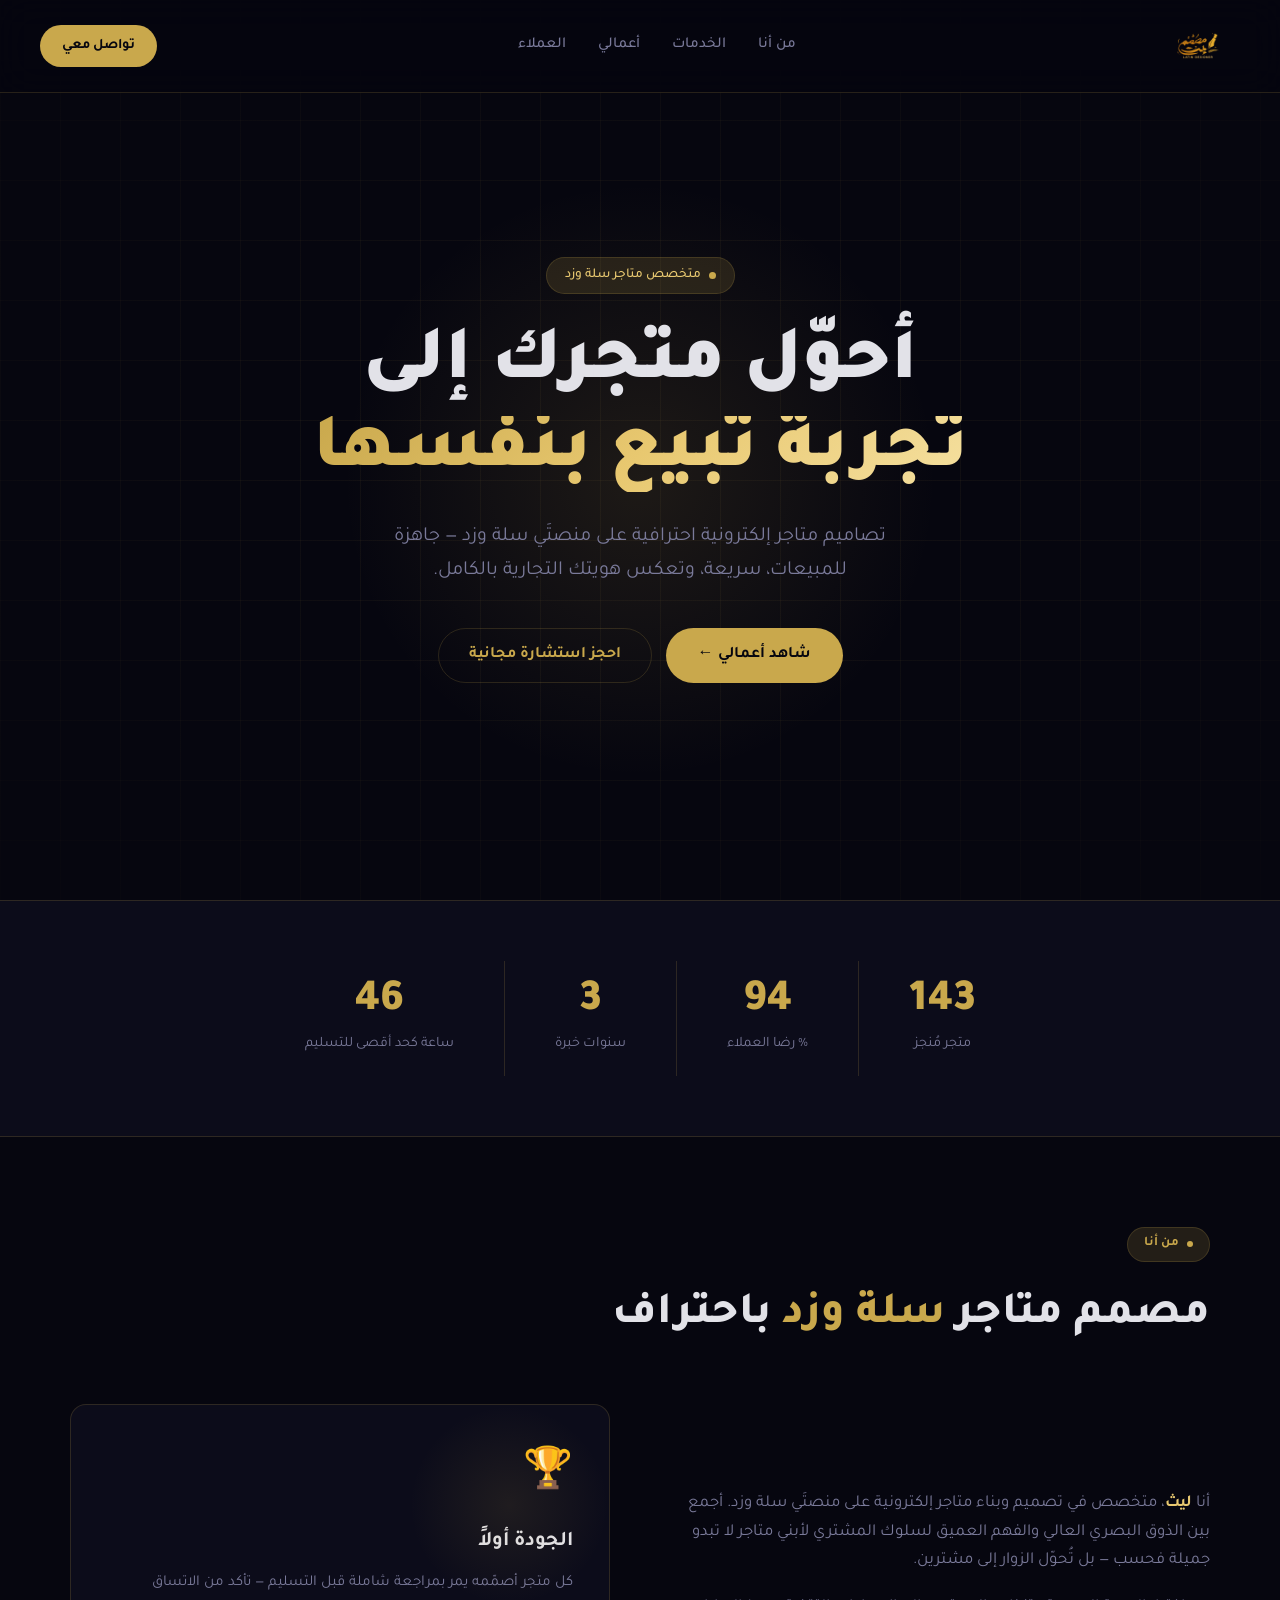
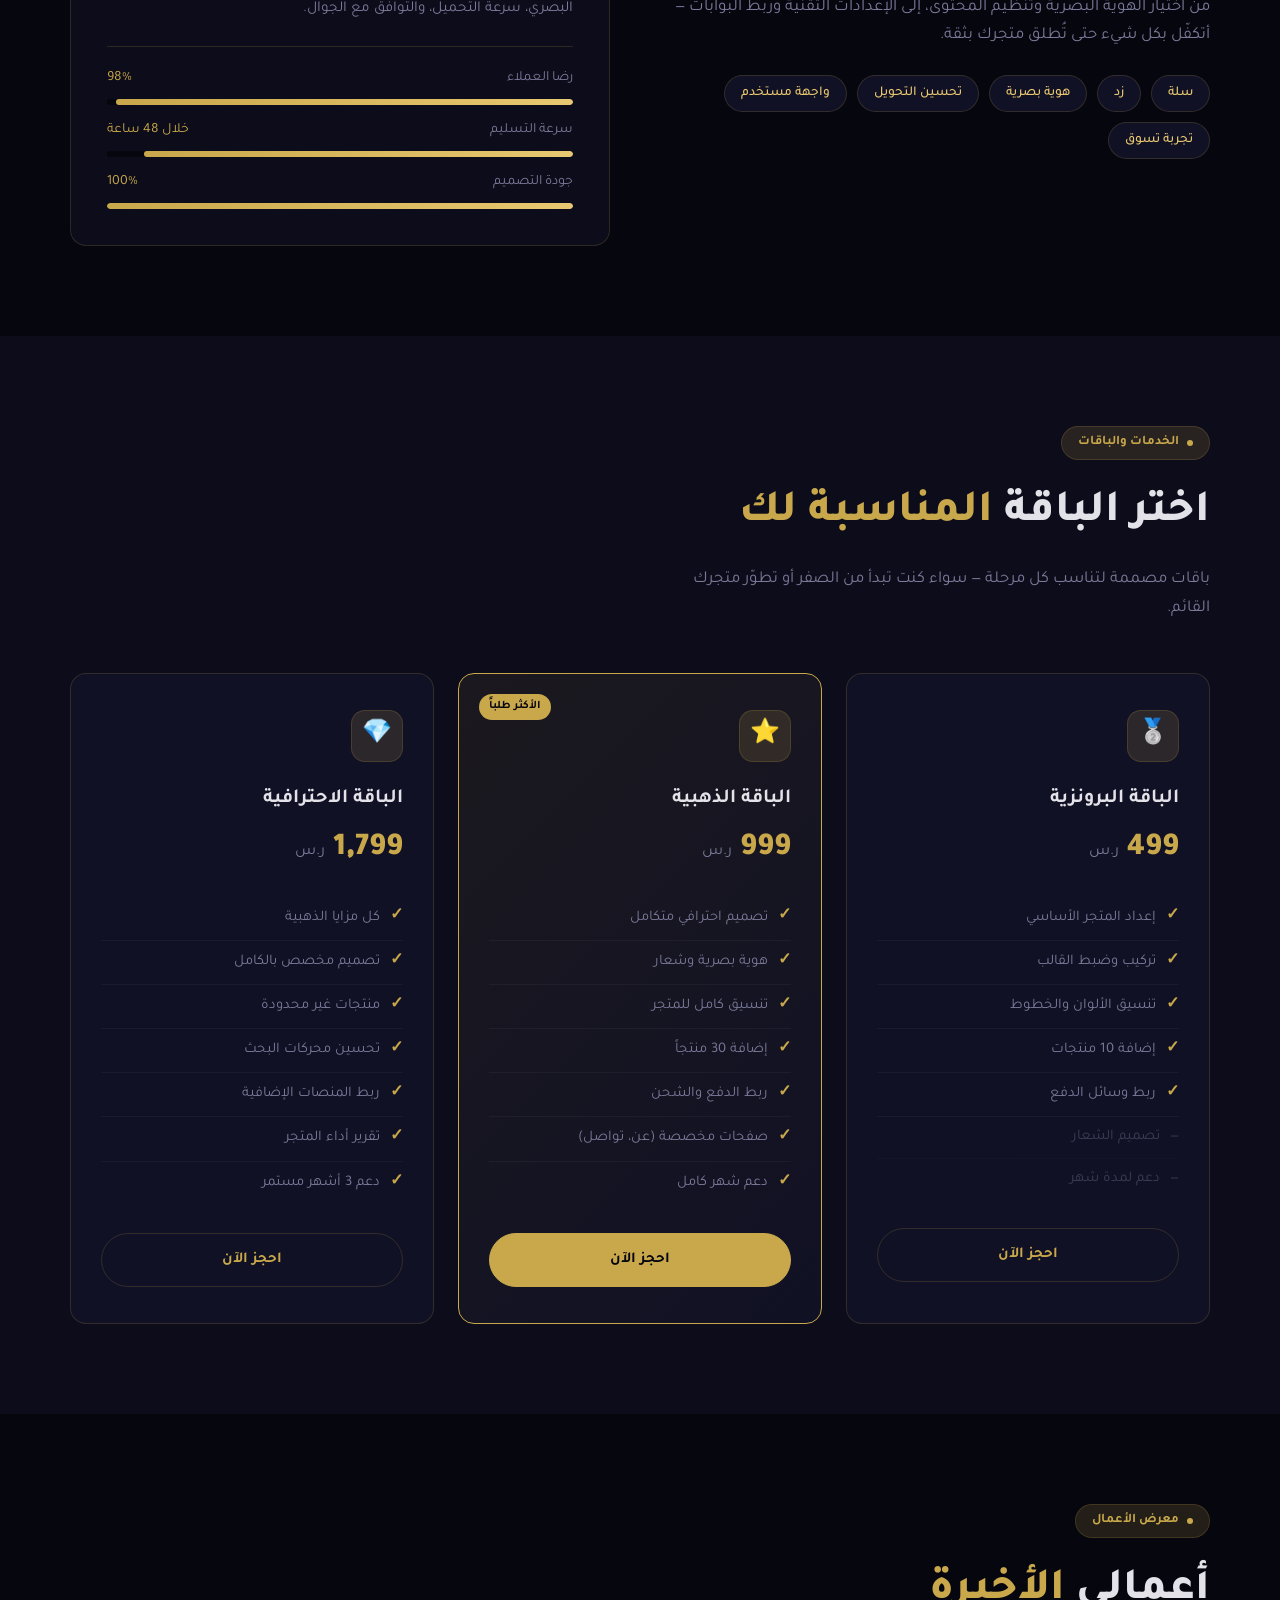
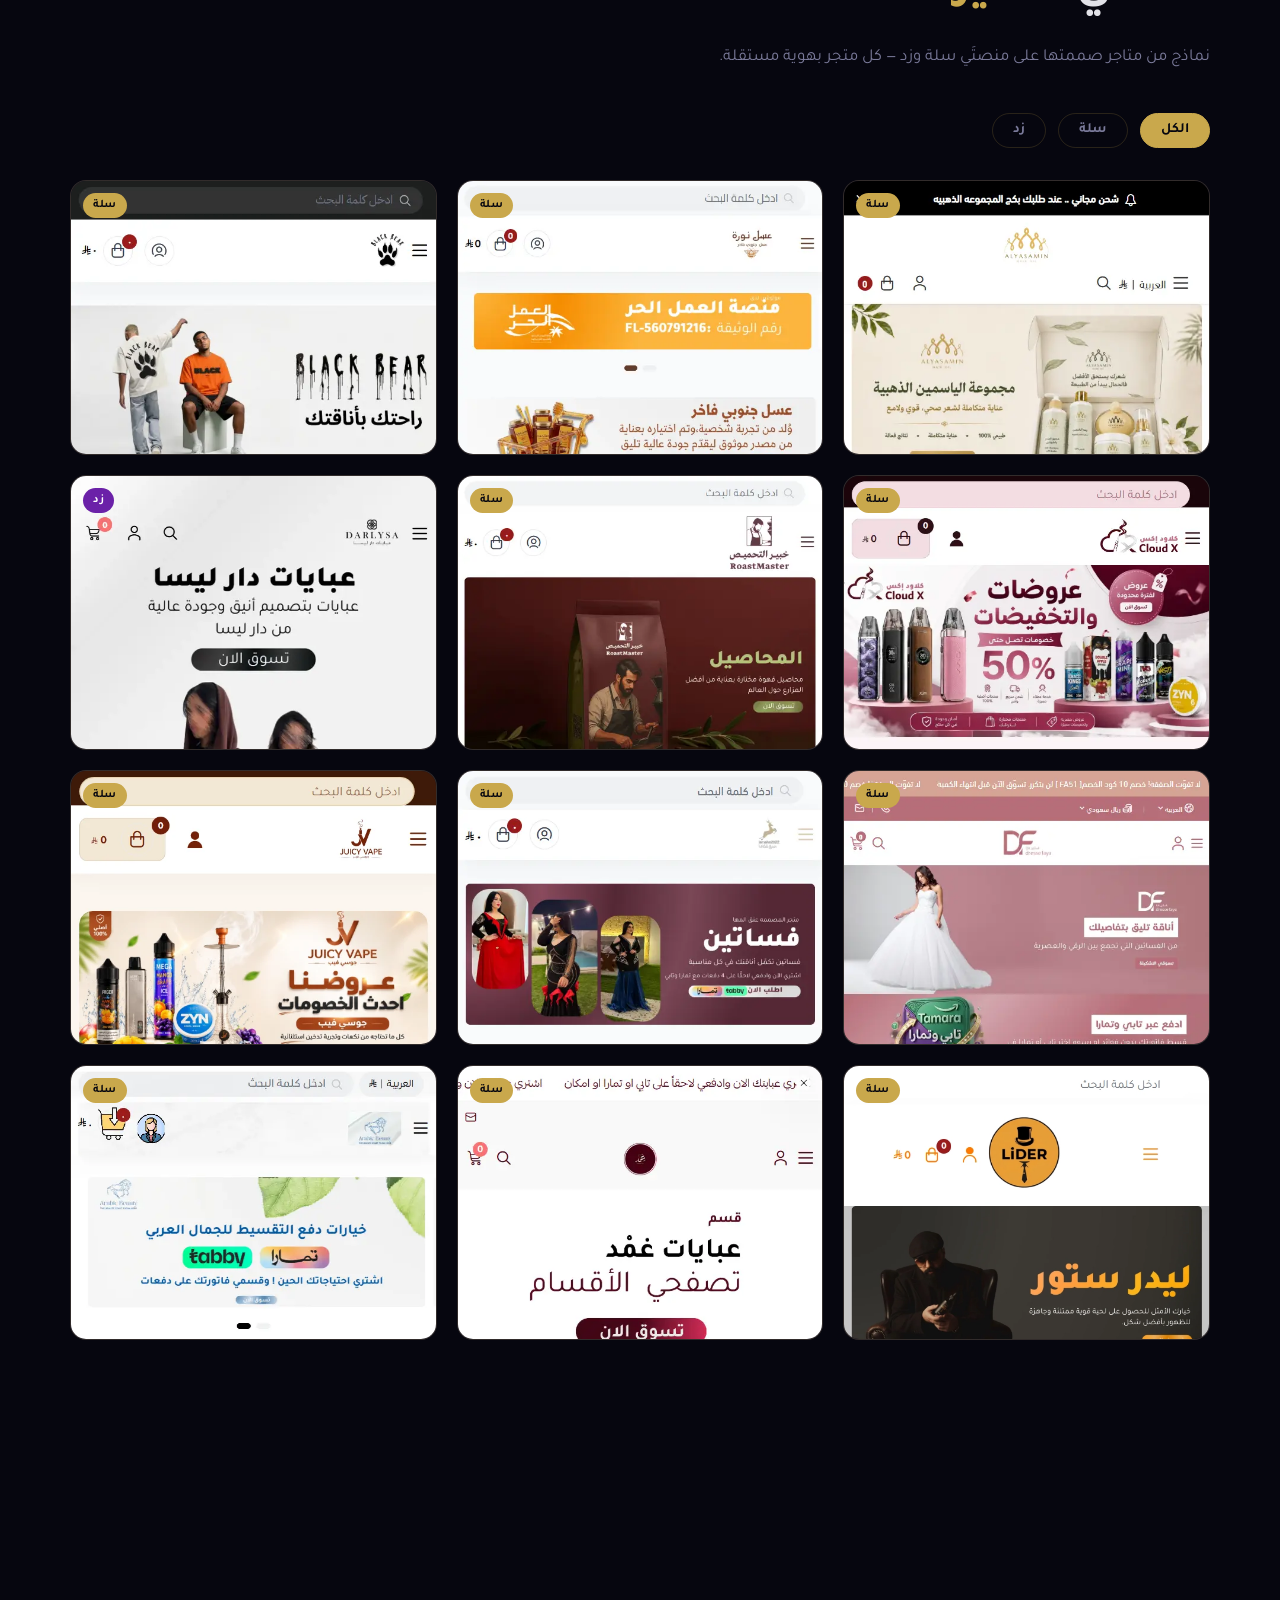
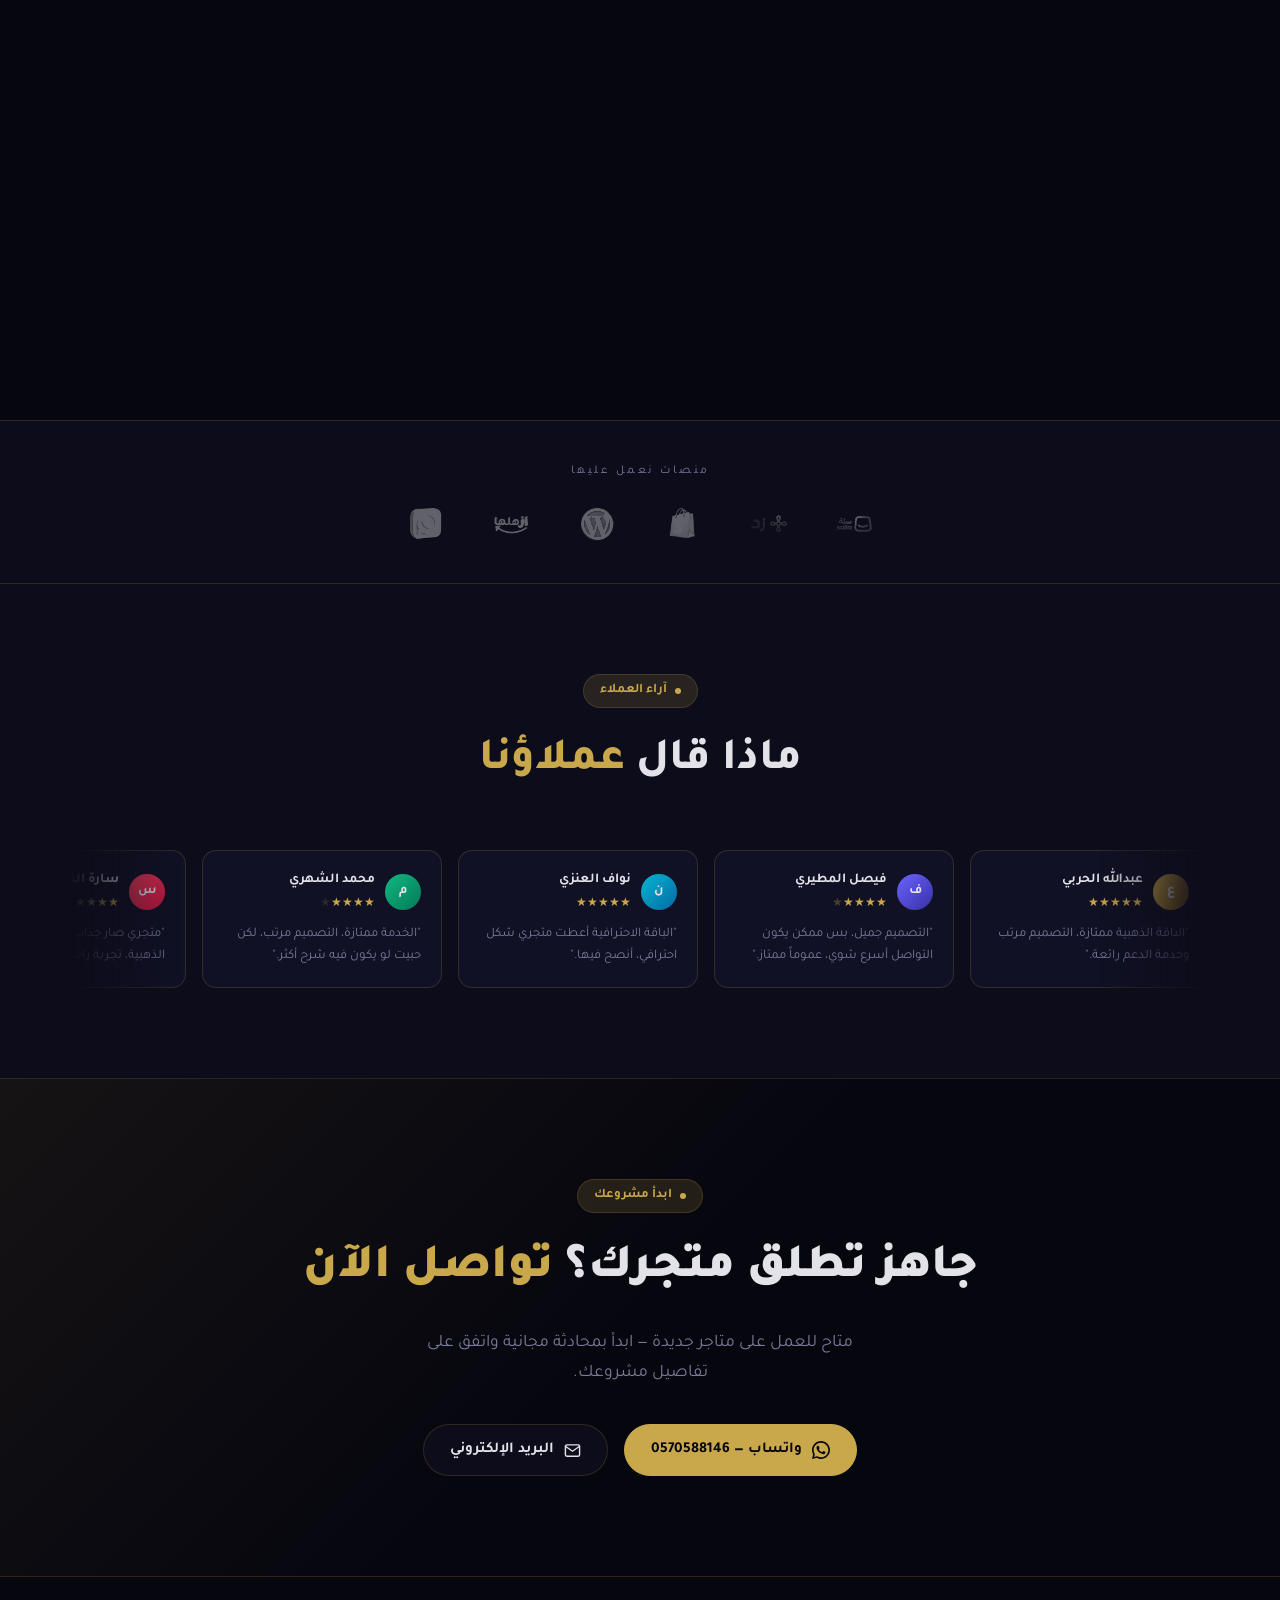
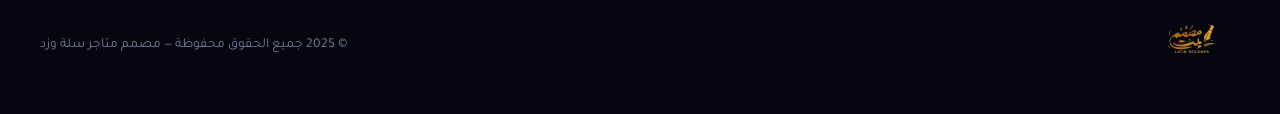
==== commit 59585d91: "Fix testimonials visibility and enlarge logo" ====
--- a/index.html
+++ b/index.html
@@ -472,7 +472,7 @@
 
 <!-- ══════════ NAV ══════════ -->
 <nav id="nav">
-  <a href="#" class="nav-logo"><img src="images/logo-main.webp" alt="ليث" style="height:36px;width:auto;object-fit:contain;vertical-align:middle"></a>
+  <a href="#" class="nav-logo"><img src="images/logo-main.webp" alt="ليث" style="height:56px;width:auto;object-fit:contain;vertical-align:middle"></a>
   <ul class="nav-links">
     <li><a href="#about">من أنا</a></li>
     <li><a href="#services">الخدمات</a></li>
@@ -875,108 +875,108 @@
       <div class="testi-marquee" aria-label="آراء العملاء المتحركة">
         <div class="testi-track">
           <div class="testi-track-set">
-            <div class="testi-card"><div class="testi-top" style="margin-bottom:5px"><div class="testi-av av-1" style="width:26px;height:26px;font-size:.72rem">ع</div><div><div class="testi-name" style="font-size:.78rem">عبدالله الحربي</div><div class="testi-stars" style="font-size:.62rem">★★★★★</div></div></div><p class="testi-text" style="font-size:.74rem;line-height:1.6;display:-webkit-box;-webkit-line-clamp:2;-webkit-box-orient:vertical;overflow:hidden">"الباقة الذهبية ممتازة، التصميم مرتب وخدمة الدعم رائعة."</p></div>
-            <div class="testi-card"><div class="testi-top" style="margin-bottom:5px"><div class="testi-av av-2" style="width:26px;height:26px;font-size:.72rem">ف</div><div><div class="testi-name" style="font-size:.78rem">فيصل المطيري</div><div class="testi-stars" style="font-size:.62rem">★★★★<span style="opacity:.3">★</span></div></div></div><p class="testi-text" style="font-size:.74rem;line-height:1.6;display:-webkit-box;-webkit-line-clamp:2;-webkit-box-orient:vertical;overflow:hidden">"التصميم جميل، بس ممكن يكون التواصل أسرع شوي، عموماً ممتاز."</p></div>
-            <div class="testi-card"><div class="testi-top" style="margin-bottom:5px"><div class="testi-av av-3" style="width:26px;height:26px;font-size:.72rem">ن</div><div><div class="testi-name" style="font-size:.78rem">نواف العنزي</div><div class="testi-stars" style="font-size:.62rem">★★★★★</div></div></div><p class="testi-text" style="font-size:.74rem;line-height:1.6;display:-webkit-box;-webkit-line-clamp:2;-webkit-box-orient:vertical;overflow:hidden">"الباقة الاحترافية أعطت متجري شكل احترافي، أنصح فيها."</p></div>
-            <div class="testi-card"><div class="testi-top" style="margin-bottom:5px"><div class="testi-av av-4" style="width:26px;height:26px;font-size:.72rem">م</div><div><div class="testi-name" style="font-size:.78rem">محمد الشهري</div><div class="testi-stars" style="font-size:.62rem">★★★★<span style="opacity:.15">★</span></div></div></div><p class="testi-text" style="font-size:.74rem;line-height:1.6;display:-webkit-box;-webkit-line-clamp:2;-webkit-box-orient:vertical;overflow:hidden">"الخدمة ممتازة، التصميم مرتب، لكن حبيت لو يكون فيه شرح أكثر."</p></div>
-            <div class="testi-card"><div class="testi-top" style="margin-bottom:5px"><div class="testi-av av-5" style="width:26px;height:26px;font-size:.72rem">س</div><div><div class="testi-name" style="font-size:.78rem">سارة القحطاني</div><div class="testi-stars" style="font-size:.62rem">★★★★★</div></div></div><p class="testi-text" style="font-size:.74rem;line-height:1.6;display:-webkit-box;-webkit-line-clamp:2;-webkit-box-orient:vertical;overflow:hidden">"متجري صار جذاب للعملاء بعد الباقة الذهبية، تجربة رائعة."</p></div>
-            <div class="testi-card"><div class="testi-top" style="margin-bottom:5px"><div class="testi-av av-1" style="width:26px;height:26px;font-size:.72rem">ب</div><div><div class="testi-name" style="font-size:.78rem">بندر السبيعي</div><div class="testi-stars" style="font-size:.62rem">★★★★<span style="opacity:.3">★</span></div></div></div><p class="testi-text" style="font-size:.74rem;line-height:1.6;display:-webkit-box;-webkit-line-clamp:2;-webkit-box-orient:vertical;overflow:hidden">"السرعة في التنفيذ ممتازة، التصميم احترافي جدًا."</p></div>
-            <div class="testi-card"><div class="testi-top" style="margin-bottom:5px"><div class="testi-av av-2" style="width:26px;height:26px;font-size:.72rem">ه</div><div><div class="testi-name" style="font-size:.78rem">هيفاء الرويلي</div><div class="testi-stars" style="font-size:.62rem">★★★★★</div></div></div><p class="testi-text" style="font-size:.74rem;line-height:1.6;display:-webkit-box;-webkit-line-clamp:2;-webkit-box-orient:vertical;overflow:hidden">"التصميم سلس وواضح، متجري صار مرتب أكثر."</p></div>
-            <div class="testi-card"><div class="testi-top" style="margin-bottom:5px"><div class="testi-av av-3" style="width:26px;height:26px;font-size:.72rem">س</div><div><div class="testi-name" style="font-size:.78rem">سالم اليامي</div><div class="testi-stars" style="font-size:.62rem">★★★★★</div></div></div><p class="testi-text" style="font-size:.74rem;line-height:1.6;display:-webkit-box;-webkit-line-clamp:2;-webkit-box-orient:vertical;overflow:hidden">"الباقة الذهبية أنسب اختيار، جودة التصميم ممتازة."</p></div>
-            <div class="testi-card"><div class="testi-top" style="margin-bottom:5px"><div class="testi-av av-4" style="width:26px;height:26px;font-size:.72rem">أ</div><div><div class="testi-name" style="font-size:.78rem">أمل الدوسري</div><div class="testi-stars" style="font-size:.62rem">★★★★★</div></div></div><p class="testi-text" style="font-size:.74rem;line-height:1.6;display:-webkit-box;-webkit-line-clamp:2;-webkit-box-orient:vertical;overflow:hidden">"تصميم مرتب ومريح للعين، خدمة رائعة."</p></div>
-            <div class="testi-card"><div class="testi-top" style="margin-bottom:5px"><div class="testi-av av-5" style="width:26px;height:26px;font-size:.72rem">ت</div><div><div class="testi-name" style="font-size:.78rem">تركي العنزي</div><div class="testi-stars" style="font-size:.62rem">★★★★<span style="opacity:.3">★</span></div></div></div><p class="testi-text" style="font-size:.74rem;line-height:1.6;display:-webkit-box;-webkit-line-clamp:2;-webkit-box-orient:vertical;overflow:hidden">"التصميم سهل الاستخدام وفريق الدعم متعاون جدًا."</p></div>
-            <div class="testi-card"><div class="testi-top" style="margin-bottom:5px"><div class="testi-av av-1" style="width:26px;height:26px;font-size:.72rem">ل</div><div><div class="testi-name" style="font-size:.78rem">لطيفة الحربي</div><div class="testi-stars" style="font-size:.62rem">★★★★★</div></div></div><p class="testi-text" style="font-size:.74rem;line-height:1.6;display:-webkit-box;-webkit-line-clamp:2;-webkit-box-orient:vertical;overflow:hidden">"كل شيء ممتاز، متجري صار أكثر احترافية."</p></div>
-            <div class="testi-card"><div class="testi-top" style="margin-bottom:5px"><div class="testi-av av-2" style="width:26px;height:26px;font-size:.72rem">ع</div><div><div class="testi-name" style="font-size:.78rem">عبدالعزيز المطيري</div><div class="testi-stars" style="font-size:.62rem">★★★★★</div></div></div><p class="testi-text" style="font-size:.74rem;line-height:1.6;display:-webkit-box;-webkit-line-clamp:2;-webkit-box-orient:vertical;overflow:hidden">"التصميم أنيق وجذاب، خدمة الدعم ممتازة."</p></div>
-            <div class="testi-card"><div class="testi-top" style="margin-bottom:5px"><div class="testi-av av-3" style="width:26px;height:26px;font-size:.72rem">ر</div><div><div class="testi-name" style="font-size:.78rem">ريم الزهراني</div><div class="testi-stars" style="font-size:.62rem">★★★★<span style="opacity:.3">★</span></div></div></div><p class="testi-text" style="font-size:.74rem;line-height:1.6;display:-webkit-box;-webkit-line-clamp:2;-webkit-box-orient:vertical;overflow:hidden">"الباقة الذهبية تجربة جيدة جدًا، بس يمكن إضافة بعض التفاصيل."</p></div>
-            <div class="testi-card"><div class="testi-top" style="margin-bottom:5px"><div class="testi-av av-4" style="width:26px;height:26px;font-size:.72rem">م</div><div><div class="testi-name" style="font-size:.78rem">ماجد العنزي</div><div class="testi-stars" style="font-size:.62rem">★★★★★</div></div></div><p class="testi-text" style="font-size:.74rem;line-height:1.6;display:-webkit-box;-webkit-line-clamp:2;-webkit-box-orient:vertical;overflow:hidden">"الخدمة ممتازة من البداية للنهاية، فريق محترف."</p></div>
-            <div class="testi-card"><div class="testi-top" style="margin-bottom:5px"><div class="testi-av av-5" style="width:26px;height:26px;font-size:.72rem">د</div><div><div class="testi-name" style="font-size:.78rem">دانة الشهري</div><div class="testi-stars" style="font-size:.62rem">★★★★★</div></div></div><p class="testi-text" style="font-size:.74rem;line-height:1.6;display:-webkit-box;-webkit-line-clamp:2;-webkit-box-orient:vertical;overflow:hidden">"التصميم واضح وسهل التعامل معه، متجري صار مرتب."</p></div>
-            <div class="testi-card"><div class="testi-top" style="margin-bottom:5px"><div class="testi-av av-1" style="width:26px;height:26px;font-size:.72rem">خ</div><div><div class="testi-name" style="font-size:.78rem">خالد اليقمي</div><div class="testi-stars" style="font-size:.62rem">★★★★<span style="opacity:.3">★</span></div></div></div><p class="testi-text" style="font-size:.74rem;line-height:1.6;display:-webkit-box;-webkit-line-clamp:2;-webkit-box-orient:vertical;overflow:hidden">"خدمة سريعة، التصميم احترافي لكن حبيت لو فيه شرح أكثر."</p></div>
-            <div class="testi-card"><div class="testi-top" style="margin-bottom:5px"><div class="testi-av av-2" style="width:26px;height:26px;font-size:.72rem">ن</div><div><div class="testi-name" style="font-size:.78rem">نواف القحطاني</div><div class="testi-stars" style="font-size:.62rem">★★★★★</div></div></div><p class="testi-text" style="font-size:.74rem;line-height:1.6;display:-webkit-box;-webkit-line-clamp:2;-webkit-box-orient:vertical;overflow:hidden">"متجري صار أفضل بكثير بعد الباقة الذهبية."</p></div>
-            <div class="testi-card"><div class="testi-top" style="margin-bottom:5px"><div class="testi-av av-3" style="width:26px;height:26px;font-size:.72rem">ف</div><div><div class="testi-name" style="font-size:.78rem">فاطمة الشهري</div><div class="testi-stars" style="font-size:.62rem">★★★★★</div></div></div><p class="testi-text" style="font-size:.74rem;line-height:1.6;display:-webkit-box;-webkit-line-clamp:2;-webkit-box-orient:vertical;overflow:hidden">"أنصح كل شخص يفتح متجره بالباقة الذهبية، تصميم ممتاز."</p></div>
-            <div class="testi-card"><div class="testi-top" style="margin-bottom:5px"><div class="testi-av av-4" style="width:26px;height:26px;font-size:.72rem">ع</div><div><div class="testi-name" style="font-size:.78rem">عبدالمجيد الحربي</div><div class="testi-stars" style="font-size:.62rem">★★★★<span style="opacity:.3">★</span></div></div></div><p class="testi-text" style="font-size:.74rem;line-height:1.6;display:-webkit-box;-webkit-line-clamp:2;-webkit-box-orient:vertical;overflow:hidden">"التصميم سلس وواضح، بس ممكن تحسين بسيط على ترتيب القوائم."</p></div>
-            <div class="testi-card"><div class="testi-top" style="margin-bottom:5px"><div class="testi-av av-5" style="width:26px;height:26px;font-size:.72rem">و</div><div><div class="testi-name" style="font-size:.78rem">وضاح المطيري</div><div class="testi-stars" style="font-size:.62rem">★★★★★</div></div></div><p class="testi-text" style="font-size:.74rem;line-height:1.6;display:-webkit-box;-webkit-line-clamp:2;-webkit-box-orient:vertical;overflow:hidden">"التصميم احترافي والفريق متعاون جدًا."</p></div>
-            <div class="testi-card"><div class="testi-top" style="margin-bottom:5px"><div class="testi-av av-1" style="width:26px;height:26px;font-size:.72rem">م</div><div><div class="testi-name" style="font-size:.78rem">مها العنزي</div><div class="testi-stars" style="font-size:.62rem">★★★★★</div></div></div><p class="testi-text" style="font-size:.74rem;line-height:1.6;display:-webkit-box;-webkit-line-clamp:2;-webkit-box-orient:vertical;overflow:hidden">"متجري صار مرتب وواضح للعملاء، تجربة رائعة."</p></div>
-            <div class="testi-card"><div class="testi-top" style="margin-bottom:5px"><div class="testi-av av-2" style="width:26px;height:26px;font-size:.72rem">س</div><div><div class="testi-name" style="font-size:.78rem">سعد اليامي</div><div class="testi-stars" style="font-size:.62rem">★★★★<span style="opacity:.3">★</span></div></div></div><p class="testi-text" style="font-size:.74rem;line-height:1.6;display:-webkit-box;-webkit-line-clamp:2;-webkit-box-orient:vertical;overflow:hidden">"الباقة الذهبية قدمت لي متجر احترافي، بعض التفاصيل تحتاج تعديل."</p></div>
-            <div class="testi-card"><div class="testi-top" style="margin-bottom:5px"><div class="testi-av av-3" style="width:26px;height:26px;font-size:.72rem">ع</div><div><div class="testi-name" style="font-size:.78rem">عبدالله السبيعي</div><div class="testi-stars" style="font-size:.62rem">★★★★★</div></div></div><p class="testi-text" style="font-size:.74rem;line-height:1.6;display:-webkit-box;-webkit-line-clamp:2;-webkit-box-orient:vertical;overflow:hidden">"خدمة ممتازة، تصميم مرتب وواضح."</p></div>
-            <div class="testi-card"><div class="testi-top" style="margin-bottom:5px"><div class="testi-av av-4" style="width:26px;height:26px;font-size:.72rem">ع</div><div><div class="testi-name" style="font-size:.78rem">العنود الشهري</div><div class="testi-stars" style="font-size:.62rem">★★★★★</div></div></div><p class="testi-text" style="font-size:.74rem;line-height:1.6;display:-webkit-box;-webkit-line-clamp:2;-webkit-box-orient:vertical;overflow:hidden">"التصميم جميل جداً، متجري صار أكثر احترافية."</p></div>
-            <div class="testi-card"><div class="testi-top" style="margin-bottom:5px"><div class="testi-av av-5" style="width:26px;height:26px;font-size:.72rem">ب</div><div><div class="testi-name" style="font-size:.78rem">بندر الحربي</div><div class="testi-stars" style="font-size:.62rem">★★★★<span style="opacity:.3">★</span></div></div></div><p class="testi-text" style="font-size:.74rem;line-height:1.6;display:-webkit-box;-webkit-line-clamp:2;-webkit-box-orient:vertical;overflow:hidden">"الباقة الذهبية تستحق كل ريال، بس فيه بعض الخيارات يحتاج شرح."</p></div>
-            <div class="testi-card"><div class="testi-top" style="margin-bottom:5px"><div class="testi-av av-1" style="width:26px;height:26px;font-size:.72rem">ن</div><div><div class="testi-name" style="font-size:.78rem">نورة المطيري</div><div class="testi-stars" style="font-size:.62rem">★★★★★</div></div></div><p class="testi-text" style="font-size:.74rem;line-height:1.6;display:-webkit-box;-webkit-line-clamp:2;-webkit-box-orient:vertical;overflow:hidden">"تصميم مرتب ومنظم، كل شيء واضح وسهل."</p></div>
-            <div class="testi-card"><div class="testi-top" style="margin-bottom:5px"><div class="testi-av av-2" style="width:26px;height:26px;font-size:.72rem">ف</div><div><div class="testi-name" style="font-size:.78rem">فيصل العنزي</div><div class="testi-stars" style="font-size:.62rem">★★★★★</div></div></div><p class="testi-text" style="font-size:.74rem;line-height:1.6;display:-webkit-box;-webkit-line-clamp:2;-webkit-box-orient:vertical;overflow:hidden">"جودة التصميم ممتازة، فريق العمل متعاون."</p></div>
-            <div class="testi-card"><div class="testi-top" style="margin-bottom:5px"><div class="testi-av av-3" style="width:26px;height:26px;font-size:.72rem">ح</div><div><div class="testi-name" style="font-size:.78rem">حصه القحطاني</div><div class="testi-stars" style="font-size:.62rem">★★★★<span style="opacity:.3">★</span></div></div></div><p class="testi-text" style="font-size:.74rem;line-height:1.6;display:-webkit-box;-webkit-line-clamp:2;-webkit-box-orient:vertical;overflow:hidden">"متجري صار مرتب أكثر من قبل، تجربة ممتازة."</p></div>
-            <div class="testi-card"><div class="testi-top" style="margin-bottom:5px"><div class="testi-av av-4" style="width:26px;height:26px;font-size:.72rem">خ</div><div><div class="testi-name" style="font-size:.78rem">خالد الشهري</div><div class="testi-stars" style="font-size:.62rem">★★★★★</div></div></div><p class="testi-text" style="font-size:.74rem;line-height:1.6;display:-webkit-box;-webkit-line-clamp:2;-webkit-box-orient:vertical;overflow:hidden">"السرعة في التنفيذ والدقة في التصميم ممتازة."</p></div>
-            <div class="testi-card"><div class="testi-top" style="margin-bottom:5px"><div class="testi-av av-5" style="width:26px;height:26px;font-size:.72rem">س</div><div><div class="testi-name" style="font-size:.78rem">سمية العنزي</div><div class="testi-stars" style="font-size:.62rem">★★★★★</div></div></div><p class="testi-text" style="font-size:.74rem;line-height:1.6;display:-webkit-box;-webkit-line-clamp:2;-webkit-box-orient:vertical;overflow:hidden">"الباقة الذهبية كانت الخيار الأفضل، تصميم أنيق."</p></div>
-            <div class="testi-card"><div class="testi-top" style="margin-bottom:5px"><div class="testi-av av-1" style="width:26px;height:26px;font-size:.72rem">م</div><div><div class="testi-name" style="font-size:.78rem">محمد السبيعي</div><div class="testi-stars" style="font-size:.62rem">★★★★★</div></div></div><p class="testi-text" style="font-size:.74rem;line-height:1.6;display:-webkit-box;-webkit-line-clamp:2;-webkit-box-orient:vertical;overflow:hidden">"احترافيين جدًا في التصميم، النتائج رائعة."</p></div>
-            <div class="testi-card"><div class="testi-top" style="margin-bottom:5px"><div class="testi-av av-2" style="width:26px;height:26px;font-size:.72rem">ن</div><div><div class="testi-name" style="font-size:.78rem">نجلاء الحربي</div><div class="testi-stars" style="font-size:.62rem">★★★★<span style="opacity:.3">★</span></div></div></div><p class="testi-text" style="font-size:.74rem;line-height:1.6;display:-webkit-box;-webkit-line-clamp:2;-webkit-box-orient:vertical;overflow:hidden">"تصميم سلس وجذاب، الدعم الفني ممتاز."</p></div>
-            <div class="testi-card"><div class="testi-top" style="margin-bottom:5px"><div class="testi-av av-3" style="width:26px;height:26px;font-size:.72rem">ع</div><div><div class="testi-name" style="font-size:.78rem">عبدالله المطيري</div><div class="testi-stars" style="font-size:.62rem">★★★★★</div></div></div><p class="testi-text" style="font-size:.74rem;line-height:1.6;display:-webkit-box;-webkit-line-clamp:2;-webkit-box-orient:vertical;overflow:hidden">"متجري صار أكثر احترافية بعد الخدمة، أنصح الجميع."</p></div>
-            <div class="testi-card"><div class="testi-top" style="margin-bottom:5px"><div class="testi-av av-4" style="width:26px;height:26px;font-size:.72rem">ر</div><div><div class="testi-name" style="font-size:.78rem">ريم العنزي</div><div class="testi-stars" style="font-size:.62rem">★★★★★</div></div></div><p class="testi-text" style="font-size:.74rem;line-height:1.6;display:-webkit-box;-webkit-line-clamp:2;-webkit-box-orient:vertical;overflow:hidden">"الباقة الذهبية أنصح بها لكل من يريد متجر مرتب واحترافي."</p></div>
-            <div class="testi-card"><div class="testi-top" style="margin-bottom:5px"><div class="testi-av av-5" style="width:26px;height:26px;font-size:.72rem">ت</div><div><div class="testi-name" style="font-size:.78rem">تركي اليامي</div><div class="testi-stars" style="font-size:.62rem">★★★★<span style="opacity:.3">★</span></div></div></div><p class="testi-text" style="font-size:.74rem;line-height:1.6;display:-webkit-box;-webkit-line-clamp:2;-webkit-box-orient:vertical;overflow:hidden">"متجري صار جاهز للاستخدام والبيع بشكل احترافي."</p></div>
-            <div class="testi-card"><div class="testi-top" style="margin-bottom:5px"><div class="testi-av av-1" style="width:26px;height:26px;font-size:.72rem">ل</div><div><div class="testi-name" style="font-size:.78rem">لبنى القحطاني</div><div class="testi-stars" style="font-size:.62rem">★★★★★</div></div></div><p class="testi-text" style="font-size:.74rem;line-height:1.6;display:-webkit-box;-webkit-line-clamp:2;-webkit-box-orient:vertical;overflow:hidden">"التصميم احترافي وسهل، والنتيجة ممتازة."</p></div>
-            <div class="testi-card"><div class="testi-top" style="margin-bottom:5px"><div class="testi-av av-2" style="width:26px;height:26px;font-size:.72rem">ب</div><div><div class="testi-name" style="font-size:.78rem">بدر الشهري</div><div class="testi-stars" style="font-size:.62rem">★★★★★</div></div></div><p class="testi-text" style="font-size:.74rem;line-height:1.6;display:-webkit-box;-webkit-line-clamp:2;-webkit-box-orient:vertical;overflow:hidden">"التصميم مرتب وواضح، فريق الدعم متعاون."</p></div>
-            <div class="testi-card"><div class="testi-top" style="margin-bottom:5px"><div class="testi-av av-3" style="width:26px;height:26px;font-size:.72rem">ع</div><div><div class="testi-name" style="font-size:.78rem">عبدالعزيز اليامي</div><div class="testi-stars" style="font-size:.62rem">★★★★<span style="opacity:.3">★</span></div></div></div><p class="testi-text" style="font-size:.74rem;line-height:1.6;display:-webkit-box;-webkit-line-clamp:2;-webkit-box-orient:vertical;overflow:hidden">"خدمة ممتازة، نتائج التصميم جيدة لكن ممكن تحسينات بسيطة."</p></div>
-            <div class="testi-card"><div class="testi-top" style="margin-bottom:5px"><div class="testi-av av-4" style="width:26px;height:26px;font-size:.72rem">م</div><div><div class="testi-name" style="font-size:.78rem">مريم السبيعي</div><div class="testi-stars" style="font-size:.62rem">★★★★★</div></div></div><p class="testi-text" style="font-size:.74rem;line-height:1.6;display:-webkit-box;-webkit-line-clamp:2;-webkit-box-orient:vertical;overflow:hidden">"متجري صار جذاب أكثر للعملاء، تجربة رائعة."</p></div>
-            <div class="testi-card"><div class="testi-top" style="margin-bottom:5px"><div class="testi-av av-5" style="width:26px;height:26px;font-size:.72rem">ف</div><div><div class="testi-name" style="font-size:.78rem">فهد المطيري</div><div class="testi-stars" style="font-size:.62rem">★★★★★</div></div></div><p class="testi-text" style="font-size:.74rem;line-height:1.6;display:-webkit-box;-webkit-line-clamp:2;-webkit-box-orient:vertical;overflow:hidden">"التصميم مرتب وسهل الاستخدام، الجودة ممتازة."</p></div>
-            <div class="testi-card"><div class="testi-top" style="margin-bottom:5px"><div class="testi-av av-1" style="width:26px;height:26px;font-size:.72rem">س</div><div><div class="testi-name" style="font-size:.78rem">سارة الحربي</div><div class="testi-stars" style="font-size:.62rem">★★★★<span style="opacity:.3">★</span></div></div></div><p class="testi-text" style="font-size:.74rem;line-height:1.6;display:-webkit-box;-webkit-line-clamp:2;-webkit-box-orient:vertical;overflow:hidden">"الباقة الذهبية تستحق التجربة، متجر احترافي بالكامل."</p></div>
-            <div class="testi-card"><div class="testi-top" style="margin-bottom:5px"><div class="testi-av av-2" style="width:26px;height:26px;font-size:.72rem">م</div><div><div class="testi-name" style="font-size:.78rem">محمد القحطاني</div><div class="testi-stars" style="font-size:.62rem">★★★★★</div></div></div><p class="testi-text" style="font-size:.74rem;line-height:1.6;display:-webkit-box;-webkit-line-clamp:2;-webkit-box-orient:vertical;overflow:hidden">"الخدمة ممتازة، التصميم أنيق وسلس."</p></div>
-            <div class="testi-card"><div class="testi-top" style="margin-bottom:5px"><div class="testi-av av-3" style="width:26px;height:26px;font-size:.72rem">ه</div><div><div class="testi-name" style="font-size:.78rem">هدى العنزي</div><div class="testi-stars" style="font-size:.62rem">★★★★★</div></div></div><p class="testi-text" style="font-size:.74rem;line-height:1.6;display:-webkit-box;-webkit-line-clamp:2;-webkit-box-orient:vertical;overflow:hidden">"متجري صار جاهز بالكامل للبيع، تصميم ممتاز."</p></div>
-            <div class="testi-card"><div class="testi-top" style="margin-bottom:5px"><div class="testi-av av-4" style="width:26px;height:26px;font-size:.72rem">ر</div><div><div class="testi-name" style="font-size:.78rem">راشد الشهري</div><div class="testi-stars" style="font-size:.62rem">★★★★<span style="opacity:.3">★</span></div></div></div><p class="testi-text" style="font-size:.74rem;line-height:1.6;display:-webkit-box;-webkit-line-clamp:2;-webkit-box-orient:vertical;overflow:hidden">"الباقة الذهبية خيار رائع، بعض التفاصيل الصغيرة تحتاج تعديل."</p></div>
-            <div class="testi-card"><div class="testi-top" style="margin-bottom:5px"><div class="testi-av av-5" style="width:26px;height:26px;font-size:.72rem">ف</div><div><div class="testi-name" style="font-size:.78rem">فواز القحطاني</div><div class="testi-stars" style="font-size:.62rem">★★★★★</div></div></div><p class="testi-text" style="font-size:.74rem;line-height:1.6;display:-webkit-box;-webkit-line-clamp:2;-webkit-box-orient:vertical;overflow:hidden">"تصميم مرتب وواضح، متجري صار جذاب للعملاء."</p></div>
-            <div class="testi-card"><div class="testi-top" style="margin-bottom:5px"><div class="testi-av av-1" style="width:26px;height:26px;font-size:.72rem">ن</div><div><div class="testi-name" style="font-size:.78rem">نوف الشهري</div><div class="testi-stars" style="font-size:.62rem">★★★★★</div></div></div><p class="testi-text" style="font-size:.74rem;line-height:1.6;display:-webkit-box;-webkit-line-clamp:2;-webkit-box-orient:vertical;overflow:hidden">"خدمة ممتازة وسريعة، التصميم احترافي جدًا."</p></div>
-            <div class="testi-card"><div class="testi-top" style="margin-bottom:5px"><div class="testi-av av-2" style="width:26px;height:26px;font-size:.72rem">س</div><div><div class="testi-name" style="font-size:.78rem">سلمان الحربي</div><div class="testi-stars" style="font-size:.62rem">★★★★<span style="opacity:.3">★</span></div></div></div><p class="testi-text" style="font-size:.74rem;line-height:1.6;display:-webkit-box;-webkit-line-clamp:2;-webkit-box-orient:vertical;overflow:hidden">"متجري صار أكثر جاذبية بعد التصميم، جودة ممتازة."</p></div>
-            <div class="testi-card"><div class="testi-top" style="margin-bottom:5px"><div class="testi-av av-3" style="width:26px;height:26px;font-size:.72rem">ع</div><div><div class="testi-name" style="font-size:.78rem">عبدالله العنزي</div><div class="testi-stars" style="font-size:.62rem">★★★★★</div></div></div><p class="testi-text" style="font-size:.74rem;line-height:1.6;display:-webkit-box;-webkit-line-clamp:2;-webkit-box-orient:vertical;overflow:hidden">"الباقة الذهبية كانت خيار ممتاز، كل شيء مرتب وواضح."</p></div>
-            <div class="testi-card"><div class="testi-top" style="margin-bottom:5px"><div class="testi-av av-4" style="width:26px;height:26px;font-size:.72rem">ف</div><div><div class="testi-name" style="font-size:.78rem">فواز المطيري</div><div class="testi-stars" style="font-size:.62rem">★★★★★</div></div></div><p class="testi-text" style="font-size:.74rem;line-height:1.6;display:-webkit-box;-webkit-line-clamp:2;-webkit-box-orient:vertical;overflow:hidden">"خدمة ممتازة، تصميم احترافي وواضح."</p></div>
-            <div class="testi-card"><div class="testi-top" style="margin-bottom:5px"><div class="testi-av av-5" style="width:26px;height:26px;font-size:.72rem">أ</div><div><div class="testi-name" style="font-size:.78rem">أروى القحطاني</div><div class="testi-stars" style="font-size:.62rem">★★★★<span style="opacity:.3">★</span></div></div></div><p class="testi-text" style="font-size:.74rem;line-height:1.6;display:-webkit-box;-webkit-line-clamp:2;-webkit-box-orient:vertical;overflow:hidden">"متجري صار مرتب أكثر، تصميم جميل واحترافي."</p></div>
+            <div class="testi-card"><div class="testi-top"><div class="testi-av av-1">ع</div><div><div class="testi-name">عبدالله الحربي</div><div class="testi-stars">★★★★★</div></div></div><p class="testi-text">"الباقة الذهبية ممتازة، التصميم مرتب وخدمة الدعم رائعة."</p></div>
+            <div class="testi-card"><div class="testi-top"><div class="testi-av av-2">ف</div><div><div class="testi-name">فيصل المطيري</div><div class="testi-stars">★★★★<span style="opacity:.3">★</span></div></div></div><p class="testi-text">"التصميم جميل، بس ممكن يكون التواصل أسرع شوي، عموماً ممتاز."</p></div>
+            <div class="testi-card"><div class="testi-top"><div class="testi-av av-3">ن</div><div><div class="testi-name">نواف العنزي</div><div class="testi-stars">★★★★★</div></div></div><p class="testi-text">"الباقة الاحترافية أعطت متجري شكل احترافي، أنصح فيها."</p></div>
+            <div class="testi-card"><div class="testi-top"><div class="testi-av av-4">م</div><div><div class="testi-name">محمد الشهري</div><div class="testi-stars">★★★★<span style="opacity:.15">★</span></div></div></div><p class="testi-text">"الخدمة ممتازة، التصميم مرتب، لكن حبيت لو يكون فيه شرح أكثر."</p></div>
+            <div class="testi-card"><div class="testi-top"><div class="testi-av av-5">س</div><div><div class="testi-name">سارة القحطاني</div><div class="testi-stars">★★★★★</div></div></div><p class="testi-text">"متجري صار جذاب للعملاء بعد الباقة الذهبية، تجربة رائعة."</p></div>
+            <div class="testi-card"><div class="testi-top"><div class="testi-av av-1">ب</div><div><div class="testi-name">بندر السبيعي</div><div class="testi-stars">★★★★<span style="opacity:.3">★</span></div></div></div><p class="testi-text">"السرعة في التنفيذ ممتازة، التصميم احترافي جدًا."</p></div>
+            <div class="testi-card"><div class="testi-top"><div class="testi-av av-2">ه</div><div><div class="testi-name">هيفاء الرويلي</div><div class="testi-stars">★★★★★</div></div></div><p class="testi-text">"التصميم سلس وواضح، متجري صار مرتب أكثر."</p></div>
+            <div class="testi-card"><div class="testi-top"><div class="testi-av av-3">س</div><div><div class="testi-name">سالم اليامي</div><div class="testi-stars">★★★★★</div></div></div><p class="testi-text">"الباقة الذهبية أنسب اختيار، جودة التصميم ممتازة."</p></div>
+            <div class="testi-card"><div class="testi-top"><div class="testi-av av-4">أ</div><div><div class="testi-name">أمل الدوسري</div><div class="testi-stars">★★★★★</div></div></div><p class="testi-text">"تصميم مرتب ومريح للعين، خدمة رائعة."</p></div>
+            <div class="testi-card"><div class="testi-top"><div class="testi-av av-5">ت</div><div><div class="testi-name">تركي العنزي</div><div class="testi-stars">★★★★<span style="opacity:.3">★</span></div></div></div><p class="testi-text">"التصميم سهل الاستخدام وفريق الدعم متعاون جدًا."</p></div>
+            <div class="testi-card"><div class="testi-top"><div class="testi-av av-1">ل</div><div><div class="testi-name">لطيفة الحربي</div><div class="testi-stars">★★★★★</div></div></div><p class="testi-text">"كل شيء ممتاز، متجري صار أكثر احترافية."</p></div>
+            <div class="testi-card"><div class="testi-top"><div class="testi-av av-2">ع</div><div><div class="testi-name">عبدالعزيز المطيري</div><div class="testi-stars">★★★★★</div></div></div><p class="testi-text">"التصميم أنيق وجذاب، خدمة الدعم ممتازة."</p></div>
+            <div class="testi-card"><div class="testi-top"><div class="testi-av av-3">ر</div><div><div class="testi-name">ريم الزهراني</div><div class="testi-stars">★★★★<span style="opacity:.3">★</span></div></div></div><p class="testi-text">"الباقة الذهبية تجربة جيدة جدًا، بس يمكن إضافة بعض التفاصيل."</p></div>
+            <div class="testi-card"><div class="testi-top"><div class="testi-av av-4">م</div><div><div class="testi-name">ماجد العنزي</div><div class="testi-stars">★★★★★</div></div></div><p class="testi-text">"الخدمة ممتازة من البداية للنهاية، فريق محترف."</p></div>
+            <div class="testi-card"><div class="testi-top"><div class="testi-av av-5">د</div><div><div class="testi-name">دانة الشهري</div><div class="testi-stars">★★★★★</div></div></div><p class="testi-text">"التصميم واضح وسهل التعامل معه، متجري صار مرتب."</p></div>
+            <div class="testi-card"><div class="testi-top"><div class="testi-av av-1">خ</div><div><div class="testi-name">خالد اليقمي</div><div class="testi-stars">★★★★<span style="opacity:.3">★</span></div></div></div><p class="testi-text">"خدمة سريعة، التصميم احترافي لكن حبيت لو فيه شرح أكثر."</p></div>
+            <div class="testi-card"><div class="testi-top"><div class="testi-av av-2">ن</div><div><div class="testi-name">نواف القحطاني</div><div class="testi-stars">★★★★★</div></div></div><p class="testi-text">"متجري صار أفضل بكثير بعد الباقة الذهبية."</p></div>
+            <div class="testi-card"><div class="testi-top"><div class="testi-av av-3">ف</div><div><div class="testi-name">فاطمة الشهري</div><div class="testi-stars">★★★★★</div></div></div><p class="testi-text">"أنصح كل شخص يفتح متجره بالباقة الذهبية، تصميم ممتاز."</p></div>
+            <div class="testi-card"><div class="testi-top"><div class="testi-av av-4">ع</div><div><div class="testi-name">عبدالمجيد الحربي</div><div class="testi-stars">★★★★<span style="opacity:.3">★</span></div></div></div><p class="testi-text">"التصميم سلس وواضح، بس ممكن تحسين بسيط على ترتيب القوائم."</p></div>
+            <div class="testi-card"><div class="testi-top"><div class="testi-av av-5">و</div><div><div class="testi-name">وضاح المطيري</div><div class="testi-stars">★★★★★</div></div></div><p class="testi-text">"التصميم احترافي والفريق متعاون جدًا."</p></div>
+            <div class="testi-card"><div class="testi-top"><div class="testi-av av-1">م</div><div><div class="testi-name">مها العنزي</div><div class="testi-stars">★★★★★</div></div></div><p class="testi-text">"متجري صار مرتب وواضح للعملاء، تجربة رائعة."</p></div>
+            <div class="testi-card"><div class="testi-top"><div class="testi-av av-2">س</div><div><div class="testi-name">سعد اليامي</div><div class="testi-stars">★★★★<span style="opacity:.3">★</span></div></div></div><p class="testi-text">"الباقة الذهبية قدمت لي متجر احترافي، بعض التفاصيل تحتاج تعديل."</p></div>
+            <div class="testi-card"><div class="testi-top"><div class="testi-av av-3">ع</div><div><div class="testi-name">عبدالله السبيعي</div><div class="testi-stars">★★★★★</div></div></div><p class="testi-text">"خدمة ممتازة، تصميم مرتب وواضح."</p></div>
+            <div class="testi-card"><div class="testi-top"><div class="testi-av av-4">ع</div><div><div class="testi-name">العنود الشهري</div><div class="testi-stars">★★★★★</div></div></div><p class="testi-text">"التصميم جميل جداً، متجري صار أكثر احترافية."</p></div>
+            <div class="testi-card"><div class="testi-top"><div class="testi-av av-5">ب</div><div><div class="testi-name">بندر الحربي</div><div class="testi-stars">★★★★<span style="opacity:.3">★</span></div></div></div><p class="testi-text">"الباقة الذهبية تستحق كل ريال، بس فيه بعض الخيارات يحتاج شرح."</p></div>
+            <div class="testi-card"><div class="testi-top"><div class="testi-av av-1">ن</div><div><div class="testi-name">نورة المطيري</div><div class="testi-stars">★★★★★</div></div></div><p class="testi-text">"تصميم مرتب ومنظم، كل شيء واضح وسهل."</p></div>
+            <div class="testi-card"><div class="testi-top"><div class="testi-av av-2">ف</div><div><div class="testi-name">فيصل العنزي</div><div class="testi-stars">★★★★★</div></div></div><p class="testi-text">"جودة التصميم ممتازة، فريق العمل متعاون."</p></div>
+            <div class="testi-card"><div class="testi-top"><div class="testi-av av-3">ح</div><div><div class="testi-name">حصه القحطاني</div><div class="testi-stars">★★★★<span style="opacity:.3">★</span></div></div></div><p class="testi-text">"متجري صار مرتب أكثر من قبل، تجربة ممتازة."</p></div>
+            <div class="testi-card"><div class="testi-top"><div class="testi-av av-4">خ</div><div><div class="testi-name">خالد الشهري</div><div class="testi-stars">★★★★★</div></div></div><p class="testi-text">"السرعة في التنفيذ والدقة في التصميم ممتازة."</p></div>
+            <div class="testi-card"><div class="testi-top"><div class="testi-av av-5">س</div><div><div class="testi-name">سمية العنزي</div><div class="testi-stars">★★★★★</div></div></div><p class="testi-text">"الباقة الذهبية كانت الخيار الأفضل، تصميم أنيق."</p></div>
+            <div class="testi-card"><div class="testi-top"><div class="testi-av av-1">م</div><div><div class="testi-name">محمد السبيعي</div><div class="testi-stars">★★★★★</div></div></div><p class="testi-text">"احترافيين جدًا في التصميم، النتائج رائعة."</p></div>
+            <div class="testi-card"><div class="testi-top"><div class="testi-av av-2">ن</div><div><div class="testi-name">نجلاء الحربي</div><div class="testi-stars">★★★★<span style="opacity:.3">★</span></div></div></div><p class="testi-text">"تصميم سلس وجذاب، الدعم الفني ممتاز."</p></div>
+            <div class="testi-card"><div class="testi-top"><div class="testi-av av-3">ع</div><div><div class="testi-name">عبدالله المطيري</div><div class="testi-stars">★★★★★</div></div></div><p class="testi-text">"متجري صار أكثر احترافية بعد الخدمة، أنصح الجميع."</p></div>
+            <div class="testi-card"><div class="testi-top"><div class="testi-av av-4">ر</div><div><div class="testi-name">ريم العنزي</div><div class="testi-stars">★★★★★</div></div></div><p class="testi-text">"الباقة الذهبية أنصح بها لكل من يريد متجر مرتب واحترافي."</p></div>
+            <div class="testi-card"><div class="testi-top"><div class="testi-av av-5">ت</div><div><div class="testi-name">تركي اليامي</div><div class="testi-stars">★★★★<span style="opacity:.3">★</span></div></div></div><p class="testi-text">"متجري صار جاهز للاستخدام والبيع بشكل احترافي."</p></div>
+            <div class="testi-card"><div class="testi-top"><div class="testi-av av-1">ل</div><div><div class="testi-name">لبنى القحطاني</div><div class="testi-stars">★★★★★</div></div></div><p class="testi-text">"التصميم احترافي وسهل، والنتيجة ممتازة."</p></div>
+            <div class="testi-card"><div class="testi-top"><div class="testi-av av-2">ب</div><div><div class="testi-name">بدر الشهري</div><div class="testi-stars">★★★★★</div></div></div><p class="testi-text">"التصميم مرتب وواضح، فريق الدعم متعاون."</p></div>
+            <div class="testi-card"><div class="testi-top"><div class="testi-av av-3">ع</div><div><div class="testi-name">عبدالعزيز اليامي</div><div class="testi-stars">★★★★<span style="opacity:.3">★</span></div></div></div><p class="testi-text">"خدمة ممتازة، نتائج التصميم جيدة لكن ممكن تحسينات بسيطة."</p></div>
+            <div class="testi-card"><div class="testi-top"><div class="testi-av av-4">م</div><div><div class="testi-name">مريم السبيعي</div><div class="testi-stars">★★★★★</div></div></div><p class="testi-text">"متجري صار جذاب أكثر للعملاء، تجربة رائعة."</p></div>
+            <div class="testi-card"><div class="testi-top"><div class="testi-av av-5">ف</div><div><div class="testi-name">فهد المطيري</div><div class="testi-stars">★★★★★</div></div></div><p class="testi-text">"التصميم مرتب وسهل الاستخدام، الجودة ممتازة."</p></div>
+            <div class="testi-card"><div class="testi-top"><div class="testi-av av-1">س</div><div><div class="testi-name">سارة الحربي</div><div class="testi-stars">★★★★<span style="opacity:.3">★</span></div></div></div><p class="testi-text">"الباقة الذهبية تستحق التجربة، متجر احترافي بالكامل."</p></div>
+            <div class="testi-card"><div class="testi-top"><div class="testi-av av-2">م</div><div><div class="testi-name">محمد القحطاني</div><div class="testi-stars">★★★★★</div></div></div><p class="testi-text">"الخدمة ممتازة، التصميم أنيق وسلس."</p></div>
+            <div class="testi-card"><div class="testi-top"><div class="testi-av av-3">ه</div><div><div class="testi-name">هدى العنزي</div><div class="testi-stars">★★★★★</div></div></div><p class="testi-text">"متجري صار جاهز بالكامل للبيع، تصميم ممتاز."</p></div>
+            <div class="testi-card"><div class="testi-top"><div class="testi-av av-4">ر</div><div><div class="testi-name">راشد الشهري</div><div class="testi-stars">★★★★<span style="opacity:.3">★</span></div></div></div><p class="testi-text">"الباقة الذهبية خيار رائع، بعض التفاصيل الصغيرة تحتاج تعديل."</p></div>
+            <div class="testi-card"><div class="testi-top"><div class="testi-av av-5">ف</div><div><div class="testi-name">فواز القحطاني</div><div class="testi-stars">★★★★★</div></div></div><p class="testi-text">"تصميم مرتب وواضح، متجري صار جذاب للعملاء."</p></div>
+            <div class="testi-card"><div class="testi-top"><div class="testi-av av-1">ن</div><div><div class="testi-name">نوف الشهري</div><div class="testi-stars">★★★★★</div></div></div><p class="testi-text">"خدمة ممتازة وسريعة، التصميم احترافي جدًا."</p></div>
+            <div class="testi-card"><div class="testi-top"><div class="testi-av av-2">س</div><div><div class="testi-name">سلمان الحربي</div><div class="testi-stars">★★★★<span style="opacity:.3">★</span></div></div></div><p class="testi-text">"متجري صار أكثر جاذبية بعد التصميم، جودة ممتازة."</p></div>
+            <div class="testi-card"><div class="testi-top"><div class="testi-av av-3">ع</div><div><div class="testi-name">عبدالله العنزي</div><div class="testi-stars">★★★★★</div></div></div><p class="testi-text">"الباقة الذهبية كانت خيار ممتاز، كل شيء مرتب وواضح."</p></div>
+            <div class="testi-card"><div class="testi-top"><div class="testi-av av-4">ف</div><div><div class="testi-name">فواز المطيري</div><div class="testi-stars">★★★★★</div></div></div><p class="testi-text">"خدمة ممتازة، تصميم احترافي وواضح."</p></div>
+            <div class="testi-card"><div class="testi-top"><div class="testi-av av-5">أ</div><div><div class="testi-name">أروى القحطاني</div><div class="testi-stars">★★★★<span style="opacity:.3">★</span></div></div></div><p class="testi-text">"متجري صار مرتب أكثر، تصميم جميل واحترافي."</p></div>
           </div>
           <div class="testi-track-set" aria-hidden="true">
-            <div class="testi-card"><div class="testi-top" style="margin-bottom:5px"><div class="testi-av av-1" style="width:26px;height:26px;font-size:.72rem">ع</div><div><div class="testi-name" style="font-size:.78rem">عبدالله الحربي</div><div class="testi-stars" style="font-size:.62rem">★★★★★</div></div></div><p class="testi-text" style="font-size:.74rem;line-height:1.6;display:-webkit-box;-webkit-line-clamp:2;-webkit-box-orient:vertical;overflow:hidden">"الباقة الذهبية ممتازة، التصميم مرتب وخدمة الدعم رائعة."</p></div>
-            <div class="testi-card"><div class="testi-top" style="margin-bottom:5px"><div class="testi-av av-2" style="width:26px;height:26px;font-size:.72rem">ف</div><div><div class="testi-name" style="font-size:.78rem">فيصل المطيري</div><div class="testi-stars" style="font-size:.62rem">★★★★<span style="opacity:.3">★</span></div></div></div><p class="testi-text" style="font-size:.74rem;line-height:1.6;display:-webkit-box;-webkit-line-clamp:2;-webkit-box-orient:vertical;overflow:hidden">"التصميم جميل، بس ممكن يكون التواصل أسرع شوي، عموماً ممتاز."</p></div>
-            <div class="testi-card"><div class="testi-top" style="margin-bottom:5px"><div class="testi-av av-3" style="width:26px;height:26px;font-size:.72rem">ن</div><div><div class="testi-name" style="font-size:.78rem">نواف العنزي</div><div class="testi-stars" style="font-size:.62rem">★★★★★</div></div></div><p class="testi-text" style="font-size:.74rem;line-height:1.6;display:-webkit-box;-webkit-line-clamp:2;-webkit-box-orient:vertical;overflow:hidden">"الباقة الاحترافية أعطت متجري شكل احترافي، أنصح فيها."</p></div>
-            <div class="testi-card"><div class="testi-top" style="margin-bottom:5px"><div class="testi-av av-4" style="width:26px;height:26px;font-size:.72rem">م</div><div><div class="testi-name" style="font-size:.78rem">محمد الشهري</div><div class="testi-stars" style="font-size:.62rem">★★★★<span style="opacity:.15">★</span></div></div></div><p class="testi-text" style="font-size:.74rem;line-height:1.6;display:-webkit-box;-webkit-line-clamp:2;-webkit-box-orient:vertical;overflow:hidden">"الخدمة ممتازة، التصميم مرتب، لكن حبيت لو يكون فيه شرح أكثر."</p></div>
-            <div class="testi-card"><div class="testi-top" style="margin-bottom:5px"><div class="testi-av av-5" style="width:26px;height:26px;font-size:.72rem">س</div><div><div class="testi-name" style="font-size:.78rem">سارة القحطاني</div><div class="testi-stars" style="font-size:.62rem">★★★★★</div></div></div><p class="testi-text" style="font-size:.74rem;line-height:1.6;display:-webkit-box;-webkit-line-clamp:2;-webkit-box-orient:vertical;overflow:hidden">"متجري صار جذاب للعملاء بعد الباقة الذهبية، تجربة رائعة."</p></div>
-            <div class="testi-card"><div class="testi-top" style="margin-bottom:5px"><div class="testi-av av-1" style="width:26px;height:26px;font-size:.72rem">ب</div><div><div class="testi-name" style="font-size:.78rem">بندر السبيعي</div><div class="testi-stars" style="font-size:.62rem">★★★★<span style="opacity:.3">★</span></div></div></div><p class="testi-text" style="font-size:.74rem;line-height:1.6;display:-webkit-box;-webkit-line-clamp:2;-webkit-box-orient:vertical;overflow:hidden">"السرعة في التنفيذ ممتازة، التصميم احترافي جدًا."</p></div>
-            <div class="testi-card"><div class="testi-top" style="margin-bottom:5px"><div class="testi-av av-2" style="width:26px;height:26px;font-size:.72rem">ه</div><div><div class="testi-name" style="font-size:.78rem">هيفاء الرويلي</div><div class="testi-stars" style="font-size:.62rem">★★★★★</div></div></div><p class="testi-text" style="font-size:.74rem;line-height:1.6;display:-webkit-box;-webkit-line-clamp:2;-webkit-box-orient:vertical;overflow:hidden">"التصميم سلس وواضح، متجري صار مرتب أكثر."</p></div>
-            <div class="testi-card"><div class="testi-top" style="margin-bottom:5px"><div class="testi-av av-3" style="width:26px;height:26px;font-size:.72rem">س</div><div><div class="testi-name" style="font-size:.78rem">سالم اليامي</div><div class="testi-stars" style="font-size:.62rem">★★★★★</div></div></div><p class="testi-text" style="font-size:.74rem;line-height:1.6;display:-webkit-box;-webkit-line-clamp:2;-webkit-box-orient:vertical;overflow:hidden">"الباقة الذهبية أنسب اختيار، جودة التصميم ممتازة."</p></div>
-            <div class="testi-card"><div class="testi-top" style="margin-bottom:5px"><div class="testi-av av-4" style="width:26px;height:26px;font-size:.72rem">أ</div><div><div class="testi-name" style="font-size:.78rem">أمل الدوسري</div><div class="testi-stars" style="font-size:.62rem">★★★★★</div></div></div><p class="testi-text" style="font-size:.74rem;line-height:1.6;display:-webkit-box;-webkit-line-clamp:2;-webkit-box-orient:vertical;overflow:hidden">"تصميم مرتب ومريح للعين، خدمة رائعة."</p></div>
-            <div class="testi-card"><div class="testi-top" style="margin-bottom:5px"><div class="testi-av av-5" style="width:26px;height:26px;font-size:.72rem">ت</div><div><div class="testi-name" style="font-size:.78rem">تركي العنزي</div><div class="testi-stars" style="font-size:.62rem">★★★★<span style="opacity:.3">★</span></div></div></div><p class="testi-text" style="font-size:.74rem;line-height:1.6;display:-webkit-box;-webkit-line-clamp:2;-webkit-box-orient:vertical;overflow:hidden">"التصميم سهل الاستخدام وفريق الدعم متعاون جدًا."</p></div>
-            <div class="testi-card"><div class="testi-top" style="margin-bottom:5px"><div class="testi-av av-1" style="width:26px;height:26px;font-size:.72rem">ل</div><div><div class="testi-name" style="font-size:.78rem">لطيفة الحربي</div><div class="testi-stars" style="font-size:.62rem">★★★★★</div></div></div><p class="testi-text" style="font-size:.74rem;line-height:1.6;display:-webkit-box;-webkit-line-clamp:2;-webkit-box-orient:vertical;overflow:hidden">"كل شيء ممتاز، متجري صار أكثر احترافية."</p></div>
-            <div class="testi-card"><div class="testi-top" style="margin-bottom:5px"><div class="testi-av av-2" style="width:26px;height:26px;font-size:.72rem">ع</div><div><div class="testi-name" style="font-size:.78rem">عبدالعزيز المطيري</div><div class="testi-stars" style="font-size:.62rem">★★★★★</div></div></div><p class="testi-text" style="font-size:.74rem;line-height:1.6;display:-webkit-box;-webkit-line-clamp:2;-webkit-box-orient:vertical;overflow:hidden">"التصميم أنيق وجذاب، خدمة الدعم ممتازة."</p></div>
-            <div class="testi-card"><div class="testi-top" style="margin-bottom:5px"><div class="testi-av av-3" style="width:26px;height:26px;font-size:.72rem">ر</div><div><div class="testi-name" style="font-size:.78rem">ريم الزهراني</div><div class="testi-stars" style="font-size:.62rem">★★★★<span style="opacity:.3">★</span></div></div></div><p class="testi-text" style="font-size:.74rem;line-height:1.6;display:-webkit-box;-webkit-line-clamp:2;-webkit-box-orient:vertical;overflow:hidden">"الباقة الذهبية تجربة جيدة جدًا، بس يمكن إضافة بعض التفاصيل."</p></div>
-            <div class="testi-card"><div class="testi-top" style="margin-bottom:5px"><div class="testi-av av-4" style="width:26px;height:26px;font-size:.72rem">م</div><div><div class="testi-name" style="font-size:.78rem">ماجد العنزي</div><div class="testi-stars" style="font-size:.62rem">★★★★★</div></div></div><p class="testi-text" style="font-size:.74rem;line-height:1.6;display:-webkit-box;-webkit-line-clamp:2;-webkit-box-orient:vertical;overflow:hidden">"الخدمة ممتازة من البداية للنهاية، فريق محترف."</p></div>
-            <div class="testi-card"><div class="testi-top" style="margin-bottom:5px"><div class="testi-av av-5" style="width:26px;height:26px;font-size:.72rem">د</div><div><div class="testi-name" style="font-size:.78rem">دانة الشهري</div><div class="testi-stars" style="font-size:.62rem">★★★★★</div></div></div><p class="testi-text" style="font-size:.74rem;line-height:1.6;display:-webkit-box;-webkit-line-clamp:2;-webkit-box-orient:vertical;overflow:hidden">"التصميم واضح وسهل التعامل معه، متجري صار مرتب."</p></div>
-            <div class="testi-card"><div class="testi-top" style="margin-bottom:5px"><div class="testi-av av-1" style="width:26px;height:26px;font-size:.72rem">خ</div><div><div class="testi-name" style="font-size:.78rem">خالد اليقمي</div><div class="testi-stars" style="font-size:.62rem">★★★★<span style="opacity:.3">★</span></div></div></div><p class="testi-text" style="font-size:.74rem;line-height:1.6;display:-webkit-box;-webkit-line-clamp:2;-webkit-box-orient:vertical;overflow:hidden">"خدمة سريعة، التصميم احترافي لكن حبيت لو فيه شرح أكثر."</p></div>
-            <div class="testi-card"><div class="testi-top" style="margin-bottom:5px"><div class="testi-av av-2" style="width:26px;height:26px;font-size:.72rem">ن</div><div><div class="testi-name" style="font-size:.78rem">نواف القحطاني</div><div class="testi-stars" style="font-size:.62rem">★★★★★</div></div></div><p class="testi-text" style="font-size:.74rem;line-height:1.6;display:-webkit-box;-webkit-line-clamp:2;-webkit-box-orient:vertical;overflow:hidden">"متجري صار أفضل بكثير بعد الباقة الذهبية."</p></div>
-            <div class="testi-card"><div class="testi-top" style="margin-bottom:5px"><div class="testi-av av-3" style="width:26px;height:26px;font-size:.72rem">ف</div><div><div class="testi-name" style="font-size:.78rem">فاطمة الشهري</div><div class="testi-stars" style="font-size:.62rem">★★★★★</div></div></div><p class="testi-text" style="font-size:.74rem;line-height:1.6;display:-webkit-box;-webkit-line-clamp:2;-webkit-box-orient:vertical;overflow:hidden">"أنصح كل شخص يفتح متجره بالباقة الذهبية، تصميم ممتاز."</p></div>
-            <div class="testi-card"><div class="testi-top" style="margin-bottom:5px"><div class="testi-av av-4" style="width:26px;height:26px;font-size:.72rem">ع</div><div><div class="testi-name" style="font-size:.78rem">عبدالمجيد الحربي</div><div class="testi-stars" style="font-size:.62rem">★★★★<span style="opacity:.3">★</span></div></div></div><p class="testi-text" style="font-size:.74rem;line-height:1.6;display:-webkit-box;-webkit-line-clamp:2;-webkit-box-orient:vertical;overflow:hidden">"التصميم سلس وواضح، بس ممكن تحسين بسيط على ترتيب القوائم."</p></div>
-            <div class="testi-card"><div class="testi-top" style="margin-bottom:5px"><div class="testi-av av-5" style="width:26px;height:26px;font-size:.72rem">و</div><div><div class="testi-name" style="font-size:.78rem">وضاح المطيري</div><div class="testi-stars" style="font-size:.62rem">★★★★★</div></div></div><p class="testi-text" style="font-size:.74rem;line-height:1.6;display:-webkit-box;-webkit-line-clamp:2;-webkit-box-orient:vertical;overflow:hidden">"التصميم احترافي والفريق متعاون جدًا."</p></div>
-            <div class="testi-card"><div class="testi-top" style="margin-bottom:5px"><div class="testi-av av-1" style="width:26px;height:26px;font-size:.72rem">م</div><div><div class="testi-name" style="font-size:.78rem">مها العنزي</div><div class="testi-stars" style="font-size:.62rem">★★★★★</div></div></div><p class="testi-text" style="font-size:.74rem;line-height:1.6;display:-webkit-box;-webkit-line-clamp:2;-webkit-box-orient:vertical;overflow:hidden">"متجري صار مرتب وواضح للعملاء، تجربة رائعة."</p></div>
-            <div class="testi-card"><div class="testi-top" style="margin-bottom:5px"><div class="testi-av av-2" style="width:26px;height:26px;font-size:.72rem">س</div><div><div class="testi-name" style="font-size:.78rem">سعد اليامي</div><div class="testi-stars" style="font-size:.62rem">★★★★<span style="opacity:.3">★</span></div></div></div><p class="testi-text" style="font-size:.74rem;line-height:1.6;display:-webkit-box;-webkit-line-clamp:2;-webkit-box-orient:vertical;overflow:hidden">"الباقة الذهبية قدمت لي متجر احترافي، بعض التفاصيل تحتاج تعديل."</p></div>
-            <div class="testi-card"><div class="testi-top" style="margin-bottom:5px"><div class="testi-av av-3" style="width:26px;height:26px;font-size:.72rem">ع</div><div><div class="testi-name" style="font-size:.78rem">عبدالله السبيعي</div><div class="testi-stars" style="font-size:.62rem">★★★★★</div></div></div><p class="testi-text" style="font-size:.74rem;line-height:1.6;display:-webkit-box;-webkit-line-clamp:2;-webkit-box-orient:vertical;overflow:hidden">"خدمة ممتازة، تصميم مرتب وواضح."</p></div>
-            <div class="testi-card"><div class="testi-top" style="margin-bottom:5px"><div class="testi-av av-4" style="width:26px;height:26px;font-size:.72rem">ع</div><div><div class="testi-name" style="font-size:.78rem">العنود الشهري</div><div class="testi-stars" style="font-size:.62rem">★★★★★</div></div></div><p class="testi-text" style="font-size:.74rem;line-height:1.6;display:-webkit-box;-webkit-line-clamp:2;-webkit-box-orient:vertical;overflow:hidden">"التصميم جميل جداً، متجري صار أكثر احترافية."</p></div>
-            <div class="testi-card"><div class="testi-top" style="margin-bottom:5px"><div class="testi-av av-5" style="width:26px;height:26px;font-size:.72rem">ب</div><div><div class="testi-name" style="font-size:.78rem">بندر الحربي</div><div class="testi-stars" style="font-size:.62rem">★★★★<span style="opacity:.3">★</span></div></div></div><p class="testi-text" style="font-size:.74rem;line-height:1.6;display:-webkit-box;-webkit-line-clamp:2;-webkit-box-orient:vertical;overflow:hidden">"الباقة الذهبية تستحق كل ريال، بس فيه بعض الخيارات يحتاج شرح."</p></div>
-            <div class="testi-card"><div class="testi-top" style="margin-bottom:5px"><div class="testi-av av-1" style="width:26px;height:26px;font-size:.72rem">ن</div><div><div class="testi-name" style="font-size:.78rem">نورة المطيري</div><div class="testi-stars" style="font-size:.62rem">★★★★★</div></div></div><p class="testi-text" style="font-size:.74rem;line-height:1.6;display:-webkit-box;-webkit-line-clamp:2;-webkit-box-orient:vertical;overflow:hidden">"تصميم مرتب ومنظم، كل شيء واضح وسهل."</p></div>
-            <div class="testi-card"><div class="testi-top" style="margin-bottom:5px"><div class="testi-av av-2" style="width:26px;height:26px;font-size:.72rem">ف</div><div><div class="testi-name" style="font-size:.78rem">فيصل العنزي</div><div class="testi-stars" style="font-size:.62rem">★★★★★</div></div></div><p class="testi-text" style="font-size:.74rem;line-height:1.6;display:-webkit-box;-webkit-line-clamp:2;-webkit-box-orient:vertical;overflow:hidden">"جودة التصميم ممتازة، فريق العمل متعاون."</p></div>
-            <div class="testi-card"><div class="testi-top" style="margin-bottom:5px"><div class="testi-av av-3" style="width:26px;height:26px;font-size:.72rem">ح</div><div><div class="testi-name" style="font-size:.78rem">حصه القحطاني</div><div class="testi-stars" style="font-size:.62rem">★★★★<span style="opacity:.3">★</span></div></div></div><p class="testi-text" style="font-size:.74rem;line-height:1.6;display:-webkit-box;-webkit-line-clamp:2;-webkit-box-orient:vertical;overflow:hidden">"متجري صار مرتب أكثر من قبل، تجربة ممتازة."</p></div>
-            <div class="testi-card"><div class="testi-top" style="margin-bottom:5px"><div class="testi-av av-4" style="width:26px;height:26px;font-size:.72rem">خ</div><div><div class="testi-name" style="font-size:.78rem">خالد الشهري</div><div class="testi-stars" style="font-size:.62rem">★★★★★</div></div></div><p class="testi-text" style="font-size:.74rem;line-height:1.6;display:-webkit-box;-webkit-line-clamp:2;-webkit-box-orient:vertical;overflow:hidden">"السرعة في التنفيذ والدقة في التصميم ممتازة."</p></div>
-            <div class="testi-card"><div class="testi-top" style="margin-bottom:5px"><div class="testi-av av-5" style="width:26px;height:26px;font-size:.72rem">س</div><div><div class="testi-name" style="font-size:.78rem">سمية العنزي</div><div class="testi-stars" style="font-size:.62rem">★★★★★</div></div></div><p class="testi-text" style="font-size:.74rem;line-height:1.6;display:-webkit-box;-webkit-line-clamp:2;-webkit-box-orient:vertical;overflow:hidden">"الباقة الذهبية كانت الخيار الأفضل، تصميم أنيق."</p></div>
-            <div class="testi-card"><div class="testi-top" style="margin-bottom:5px"><div class="testi-av av-1" style="width:26px;height:26px;font-size:.72rem">م</div><div><div class="testi-name" style="font-size:.78rem">محمد السبيعي</div><div class="testi-stars" style="font-size:.62rem">★★★★★</div></div></div><p class="testi-text" style="font-size:.74rem;line-height:1.6;display:-webkit-box;-webkit-line-clamp:2;-webkit-box-orient:vertical;overflow:hidden">"احترافيين جدًا في التصميم، النتائج رائعة."</p></div>
-            <div class="testi-card"><div class="testi-top" style="margin-bottom:5px"><div class="testi-av av-2" style="width:26px;height:26px;font-size:.72rem">ن</div><div><div class="testi-name" style="font-size:.78rem">نجلاء الحربي</div><div class="testi-stars" style="font-size:.62rem">★★★★<span style="opacity:.3">★</span></div></div></div><p class="testi-text" style="font-size:.74rem;line-height:1.6;display:-webkit-box;-webkit-line-clamp:2;-webkit-box-orient:vertical;overflow:hidden">"تصميم سلس وجذاب، الدعم الفني ممتاز."</p></div>
-            <div class="testi-card"><div class="testi-top" style="margin-bottom:5px"><div class="testi-av av-3" style="width:26px;height:26px;font-size:.72rem">ع</div><div><div class="testi-name" style="font-size:.78rem">عبدالله المطيري</div><div class="testi-stars" style="font-size:.62rem">★★★★★</div></div></div><p class="testi-text" style="font-size:.74rem;line-height:1.6;display:-webkit-box;-webkit-line-clamp:2;-webkit-box-orient:vertical;overflow:hidden">"متجري صار أكثر احترافية بعد الخدمة، أنصح الجميع."</p></div>
-            <div class="testi-card"><div class="testi-top" style="margin-bottom:5px"><div class="testi-av av-4" style="width:26px;height:26px;font-size:.72rem">ر</div><div><div class="testi-name" style="font-size:.78rem">ريم العنزي</div><div class="testi-stars" style="font-size:.62rem">★★★★★</div></div></div><p class="testi-text" style="font-size:.74rem;line-height:1.6;display:-webkit-box;-webkit-line-clamp:2;-webkit-box-orient:vertical;overflow:hidden">"الباقة الذهبية أنصح بها لكل من يريد متجر مرتب واحترافي."</p></div>
-            <div class="testi-card"><div class="testi-top" style="margin-bottom:5px"><div class="testi-av av-5" style="width:26px;height:26px;font-size:.72rem">ت</div><div><div class="testi-name" style="font-size:.78rem">تركي اليامي</div><div class="testi-stars" style="font-size:.62rem">★★★★<span style="opacity:.3">★</span></div></div></div><p class="testi-text" style="font-size:.74rem;line-height:1.6;display:-webkit-box;-webkit-line-clamp:2;-webkit-box-orient:vertical;overflow:hidden">"متجري صار جاهز للاستخدام والبيع بشكل احترافي."</p></div>
-            <div class="testi-card"><div class="testi-top" style="margin-bottom:5px"><div class="testi-av av-1" style="width:26px;height:26px;font-size:.72rem">ل</div><div><div class="testi-name" style="font-size:.78rem">لبنى القحطاني</div><div class="testi-stars" style="font-size:.62rem">★★★★★</div></div></div><p class="testi-text" style="font-size:.74rem;line-height:1.6;display:-webkit-box;-webkit-line-clamp:2;-webkit-box-orient:vertical;overflow:hidden">"التصميم احترافي وسهل، والنتيجة ممتازة."</p></div>
-            <div class="testi-card"><div class="testi-top" style="margin-bottom:5px"><div class="testi-av av-2" style="width:26px;height:26px;font-size:.72rem">ب</div><div><div class="testi-name" style="font-size:.78rem">بدر الشهري</div><div class="testi-stars" style="font-size:.62rem">★★★★★</div></div></div><p class="testi-text" style="font-size:.74rem;line-height:1.6;display:-webkit-box;-webkit-line-clamp:2;-webkit-box-orient:vertical;overflow:hidden">"التصميم مرتب وواضح، فريق الدعم متعاون."</p></div>
-            <div class="testi-card"><div class="testi-top" style="margin-bottom:5px"><div class="testi-av av-3" style="width:26px;height:26px;font-size:.72rem">ع</div><div><div class="testi-name" style="font-size:.78rem">عبدالعزيز اليامي</div><div class="testi-stars" style="font-size:.62rem">★★★★<span style="opacity:.3">★</span></div></div></div><p class="testi-text" style="font-size:.74rem;line-height:1.6;display:-webkit-box;-webkit-line-clamp:2;-webkit-box-orient:vertical;overflow:hidden">"خدمة ممتازة، نتائج التصميم جيدة لكن ممكن تحسينات بسيطة."</p></div>
-            <div class="testi-card"><div class="testi-top" style="margin-bottom:5px"><div class="testi-av av-4" style="width:26px;height:26px;font-size:.72rem">م</div><div><div class="testi-name" style="font-size:.78rem">مريم السبيعي</div><div class="testi-stars" style="font-size:.62rem">★★★★★</div></div></div><p class="testi-text" style="font-size:.74rem;line-height:1.6;display:-webkit-box;-webkit-line-clamp:2;-webkit-box-orient:vertical;overflow:hidden">"متجري صار جذاب أكثر للعملاء، تجربة رائعة."</p></div>
-            <div class="testi-card"><div class="testi-top" style="margin-bottom:5px"><div class="testi-av av-5" style="width:26px;height:26px;font-size:.72rem">ف</div><div><div class="testi-name" style="font-size:.78rem">فهد المطيري</div><div class="testi-stars" style="font-size:.62rem">★★★★★</div></div></div><p class="testi-text" style="font-size:.74rem;line-height:1.6;display:-webkit-box;-webkit-line-clamp:2;-webkit-box-orient:vertical;overflow:hidden">"التصميم مرتب وسهل الاستخدام، الجودة ممتازة."</p></div>
-            <div class="testi-card"><div class="testi-top" style="margin-bottom:5px"><div class="testi-av av-1" style="width:26px;height:26px;font-size:.72rem">س</div><div><div class="testi-name" style="font-size:.78rem">سارة الحربي</div><div class="testi-stars" style="font-size:.62rem">★★★★<span style="opacity:.3">★</span></div></div></div><p class="testi-text" style="font-size:.74rem;line-height:1.6;display:-webkit-box;-webkit-line-clamp:2;-webkit-box-orient:vertical;overflow:hidden">"الباقة الذهبية تستحق التجربة، متجر احترافي بالكامل."</p></div>
-            <div class="testi-card"><div class="testi-top" style="margin-bottom:5px"><div class="testi-av av-2" style="width:26px;height:26px;font-size:.72rem">م</div><div><div class="testi-name" style="font-size:.78rem">محمد القحطاني</div><div class="testi-stars" style="font-size:.62rem">★★★★★</div></div></div><p class="testi-text" style="font-size:.74rem;line-height:1.6;display:-webkit-box;-webkit-line-clamp:2;-webkit-box-orient:vertical;overflow:hidden">"الخدمة ممتازة، التصميم أنيق وسلس."</p></div>
-            <div class="testi-card"><div class="testi-top" style="margin-bottom:5px"><div class="testi-av av-3" style="width:26px;height:26px;font-size:.72rem">ه</div><div><div class="testi-name" style="font-size:.78rem">هدى العنزي</div><div class="testi-stars" style="font-size:.62rem">★★★★★</div></div></div><p class="testi-text" style="font-size:.74rem;line-height:1.6;display:-webkit-box;-webkit-line-clamp:2;-webkit-box-orient:vertical;overflow:hidden">"متجري صار جاهز بالكامل للبيع، تصميم ممتاز."</p></div>
-            <div class="testi-card"><div class="testi-top" style="margin-bottom:5px"><div class="testi-av av-4" style="width:26px;height:26px;font-size:.72rem">ر</div><div><div class="testi-name" style="font-size:.78rem">راشد الشهري</div><div class="testi-stars" style="font-size:.62rem">★★★★<span style="opacity:.3">★</span></div></div></div><p class="testi-text" style="font-size:.74rem;line-height:1.6;display:-webkit-box;-webkit-line-clamp:2;-webkit-box-orient:vertical;overflow:hidden">"الباقة الذهبية خيار رائع، بعض التفاصيل الصغيرة تحتاج تعديل."</p></div>
-            <div class="testi-card"><div class="testi-top" style="margin-bottom:5px"><div class="testi-av av-5" style="width:26px;height:26px;font-size:.72rem">ف</div><div><div class="testi-name" style="font-size:.78rem">فواز القحطاني</div><div class="testi-stars" style="font-size:.62rem">★★★★★</div></div></div><p class="testi-text" style="font-size:.74rem;line-height:1.6;display:-webkit-box;-webkit-line-clamp:2;-webkit-box-orient:vertical;overflow:hidden">"تصميم مرتب وواضح، متجري صار جذاب للعملاء."</p></div>
-            <div class="testi-card"><div class="testi-top" style="margin-bottom:5px"><div class="testi-av av-1" style="width:26px;height:26px;font-size:.72rem">ن</div><div><div class="testi-name" style="font-size:.78rem">نوف الشهري</div><div class="testi-stars" style="font-size:.62rem">★★★★★</div></div></div><p class="testi-text" style="font-size:.74rem;line-height:1.6;display:-webkit-box;-webkit-line-clamp:2;-webkit-box-orient:vertical;overflow:hidden">"خدمة ممتازة وسريعة، التصميم احترافي جدًا."</p></div>
-            <div class="testi-card"><div class="testi-top" style="margin-bottom:5px"><div class="testi-av av-2" style="width:26px;height:26px;font-size:.72rem">س</div><div><div class="testi-name" style="font-size:.78rem">سلمان الحربي</div><div class="testi-stars" style="font-size:.62rem">★★★★<span style="opacity:.3">★</span></div></div></div><p class="testi-text" style="font-size:.74rem;line-height:1.6;display:-webkit-box;-webkit-line-clamp:2;-webkit-box-orient:vertical;overflow:hidden">"متجري صار أكثر جاذبية بعد التصميم، جودة ممتازة."</p></div>
-            <div class="testi-card"><div class="testi-top" style="margin-bottom:5px"><div class="testi-av av-3" style="width:26px;height:26px;font-size:.72rem">ع</div><div><div class="testi-name" style="font-size:.78rem">عبدالله العنزي</div><div class="testi-stars" style="font-size:.62rem">★★★★★</div></div></div><p class="testi-text" style="font-size:.74rem;line-height:1.6;display:-webkit-box;-webkit-line-clamp:2;-webkit-box-orient:vertical;overflow:hidden">"الباقة الذهبية كانت خيار ممتاز، كل شيء مرتب وواضح."</p></div>
-            <div class="testi-card"><div class="testi-top" style="margin-bottom:5px"><div class="testi-av av-4" style="width:26px;height:26px;font-size:.72rem">ف</div><div><div class="testi-name" style="font-size:.78rem">فواز المطيري</div><div class="testi-stars" style="font-size:.62rem">★★★★★</div></div></div><p class="testi-text" style="font-size:.74rem;line-height:1.6;display:-webkit-box;-webkit-line-clamp:2;-webkit-box-orient:vertical;overflow:hidden">"خدمة ممتازة، تصميم احترافي وواضح."</p></div>
-            <div class="testi-card"><div class="testi-top" style="margin-bottom:5px"><div class="testi-av av-5" style="width:26px;height:26px;font-size:.72rem">أ</div><div><div class="testi-name" style="font-size:.78rem">أروى القحطاني</div><div class="testi-stars" style="font-size:.62rem">★★★★<span style="opacity:.3">★</span></div></div></div><p class="testi-text" style="font-size:.74rem;line-height:1.6;display:-webkit-box;-webkit-line-clamp:2;-webkit-box-orient:vertical;overflow:hidden">"متجري صار مرتب أكثر، تصميم جميل واحترافي."</p></div>
+            <div class="testi-card"><div class="testi-top"><div class="testi-av av-1">ع</div><div><div class="testi-name">عبدالله الحربي</div><div class="testi-stars">★★★★★</div></div></div><p class="testi-text">"الباقة الذهبية ممتازة، التصميم مرتب وخدمة الدعم رائعة."</p></div>
+            <div class="testi-card"><div class="testi-top"><div class="testi-av av-2">ف</div><div><div class="testi-name">فيصل المطيري</div><div class="testi-stars">★★★★<span style="opacity:.3">★</span></div></div></div><p class="testi-text">"التصميم جميل، بس ممكن يكون التواصل أسرع شوي، عموماً ممتاز."</p></div>
+            <div class="testi-card"><div class="testi-top"><div class="testi-av av-3">ن</div><div><div class="testi-name">نواف العنزي</div><div class="testi-stars">★★★★★</div></div></div><p class="testi-text">"الباقة الاحترافية أعطت متجري شكل احترافي، أنصح فيها."</p></div>
+            <div class="testi-card"><div class="testi-top"><div class="testi-av av-4">م</div><div><div class="testi-name">محمد الشهري</div><div class="testi-stars">★★★★<span style="opacity:.15">★</span></div></div></div><p class="testi-text">"الخدمة ممتازة، التصميم مرتب، لكن حبيت لو يكون فيه شرح أكثر."</p></div>
+            <div class="testi-card"><div class="testi-top"><div class="testi-av av-5">س</div><div><div class="testi-name">سارة القحطاني</div><div class="testi-stars">★★★★★</div></div></div><p class="testi-text">"متجري صار جذاب للعملاء بعد الباقة الذهبية، تجربة رائعة."</p></div>
+            <div class="testi-card"><div class="testi-top"><div class="testi-av av-1">ب</div><div><div class="testi-name">بندر السبيعي</div><div class="testi-stars">★★★★<span style="opacity:.3">★</span></div></div></div><p class="testi-text">"السرعة في التنفيذ ممتازة، التصميم احترافي جدًا."</p></div>
+            <div class="testi-card"><div class="testi-top"><div class="testi-av av-2">ه</div><div><div class="testi-name">هيفاء الرويلي</div><div class="testi-stars">★★★★★</div></div></div><p class="testi-text">"التصميم سلس وواضح، متجري صار مرتب أكثر."</p></div>
+            <div class="testi-card"><div class="testi-top"><div class="testi-av av-3">س</div><div><div class="testi-name">سالم اليامي</div><div class="testi-stars">★★★★★</div></div></div><p class="testi-text">"الباقة الذهبية أنسب اختيار، جودة التصميم ممتازة."</p></div>
+            <div class="testi-card"><div class="testi-top"><div class="testi-av av-4">أ</div><div><div class="testi-name">أمل الدوسري</div><div class="testi-stars">★★★★★</div></div></div><p class="testi-text">"تصميم مرتب ومريح للعين، خدمة رائعة."</p></div>
+            <div class="testi-card"><div class="testi-top"><div class="testi-av av-5">ت</div><div><div class="testi-name">تركي العنزي</div><div class="testi-stars">★★★★<span style="opacity:.3">★</span></div></div></div><p class="testi-text">"التصميم سهل الاستخدام وفريق الدعم متعاون جدًا."</p></div>
+            <div class="testi-card"><div class="testi-top"><div class="testi-av av-1">ل</div><div><div class="testi-name">لطيفة الحربي</div><div class="testi-stars">★★★★★</div></div></div><p class="testi-text">"كل شيء ممتاز، متجري صار أكثر احترافية."</p></div>
+            <div class="testi-card"><div class="testi-top"><div class="testi-av av-2">ع</div><div><div class="testi-name">عبدالعزيز المطيري</div><div class="testi-stars">★★★★★</div></div></div><p class="testi-text">"التصميم أنيق وجذاب، خدمة الدعم ممتازة."</p></div>
+            <div class="testi-card"><div class="testi-top"><div class="testi-av av-3">ر</div><div><div class="testi-name">ريم الزهراني</div><div class="testi-stars">★★★★<span style="opacity:.3">★</span></div></div></div><p class="testi-text">"الباقة الذهبية تجربة جيدة جدًا، بس يمكن إضافة بعض التفاصيل."</p></div>
+            <div class="testi-card"><div class="testi-top"><div class="testi-av av-4">م</div><div><div class="testi-name">ماجد العنزي</div><div class="testi-stars">★★★★★</div></div></div><p class="testi-text">"الخدمة ممتازة من البداية للنهاية، فريق محترف."</p></div>
+            <div class="testi-card"><div class="testi-top"><div class="testi-av av-5">د</div><div><div class="testi-name">دانة الشهري</div><div class="testi-stars">★★★★★</div></div></div><p class="testi-text">"التصميم واضح وسهل التعامل معه، متجري صار مرتب."</p></div>
+            <div class="testi-card"><div class="testi-top"><div class="testi-av av-1">خ</div><div><div class="testi-name">خالد اليقمي</div><div class="testi-stars">★★★★<span style="opacity:.3">★</span></div></div></div><p class="testi-text">"خدمة سريعة، التصميم احترافي لكن حبيت لو فيه شرح أكثر."</p></div>
+            <div class="testi-card"><div class="testi-top"><div class="testi-av av-2">ن</div><div><div class="testi-name">نواف القحطاني</div><div class="testi-stars">★★★★★</div></div></div><p class="testi-text">"متجري صار أفضل بكثير بعد الباقة الذهبية."</p></div>
+            <div class="testi-card"><div class="testi-top"><div class="testi-av av-3">ف</div><div><div class="testi-name">فاطمة الشهري</div><div class="testi-stars">★★★★★</div></div></div><p class="testi-text">"أنصح كل شخص يفتح متجره بالباقة الذهبية، تصميم ممتاز."</p></div>
+            <div class="testi-card"><div class="testi-top"><div class="testi-av av-4">ع</div><div><div class="testi-name">عبدالمجيد الحربي</div><div class="testi-stars">★★★★<span style="opacity:.3">★</span></div></div></div><p class="testi-text">"التصميم سلس وواضح، بس ممكن تحسين بسيط على ترتيب القوائم."</p></div>
+            <div class="testi-card"><div class="testi-top"><div class="testi-av av-5">و</div><div><div class="testi-name">وضاح المطيري</div><div class="testi-stars">★★★★★</div></div></div><p class="testi-text">"التصميم احترافي والفريق متعاون جدًا."</p></div>
+            <div class="testi-card"><div class="testi-top"><div class="testi-av av-1">م</div><div><div class="testi-name">مها العنزي</div><div class="testi-stars">★★★★★</div></div></div><p class="testi-text">"متجري صار مرتب وواضح للعملاء، تجربة رائعة."</p></div>
+            <div class="testi-card"><div class="testi-top"><div class="testi-av av-2">س</div><div><div class="testi-name">سعد اليامي</div><div class="testi-stars">★★★★<span style="opacity:.3">★</span></div></div></div><p class="testi-text">"الباقة الذهبية قدمت لي متجر احترافي، بعض التفاصيل تحتاج تعديل."</p></div>
+            <div class="testi-card"><div class="testi-top"><div class="testi-av av-3">ع</div><div><div class="testi-name">عبدالله السبيعي</div><div class="testi-stars">★★★★★</div></div></div><p class="testi-text">"خدمة ممتازة، تصميم مرتب وواضح."</p></div>
+            <div class="testi-card"><div class="testi-top"><div class="testi-av av-4">ع</div><div><div class="testi-name">العنود الشهري</div><div class="testi-stars">★★★★★</div></div></div><p class="testi-text">"التصميم جميل جداً، متجري صار أكثر احترافية."</p></div>
+            <div class="testi-card"><div class="testi-top"><div class="testi-av av-5">ب</div><div><div class="testi-name">بندر الحربي</div><div class="testi-stars">★★★★<span style="opacity:.3">★</span></div></div></div><p class="testi-text">"الباقة الذهبية تستحق كل ريال، بس فيه بعض الخيارات يحتاج شرح."</p></div>
+            <div class="testi-card"><div class="testi-top"><div class="testi-av av-1">ن</div><div><div class="testi-name">نورة المطيري</div><div class="testi-stars">★★★★★</div></div></div><p class="testi-text">"تصميم مرتب ومنظم، كل شيء واضح وسهل."</p></div>
+            <div class="testi-card"><div class="testi-top"><div class="testi-av av-2">ف</div><div><div class="testi-name">فيصل العنزي</div><div class="testi-stars">★★★★★</div></div></div><p class="testi-text">"جودة التصميم ممتازة، فريق العمل متعاون."</p></div>
+            <div class="testi-card"><div class="testi-top"><div class="testi-av av-3">ح</div><div><div class="testi-name">حصه القحطاني</div><div class="testi-stars">★★★★<span style="opacity:.3">★</span></div></div></div><p class="testi-text">"متجري صار مرتب أكثر من قبل، تجربة ممتازة."</p></div>
+            <div class="testi-card"><div class="testi-top"><div class="testi-av av-4">خ</div><div><div class="testi-name">خالد الشهري</div><div class="testi-stars">★★★★★</div></div></div><p class="testi-text">"السرعة في التنفيذ والدقة في التصميم ممتازة."</p></div>
+            <div class="testi-card"><div class="testi-top"><div class="testi-av av-5">س</div><div><div class="testi-name">سمية العنزي</div><div class="testi-stars">★★★★★</div></div></div><p class="testi-text">"الباقة الذهبية كانت الخيار الأفضل، تصميم أنيق."</p></div>
+            <div class="testi-card"><div class="testi-top"><div class="testi-av av-1">م</div><div><div class="testi-name">محمد السبيعي</div><div class="testi-stars">★★★★★</div></div></div><p class="testi-text">"احترافيين جدًا في التصميم، النتائج رائعة."</p></div>
+            <div class="testi-card"><div class="testi-top"><div class="testi-av av-2">ن</div><div><div class="testi-name">نجلاء الحربي</div><div class="testi-stars">★★★★<span style="opacity:.3">★</span></div></div></div><p class="testi-text">"تصميم سلس وجذاب، الدعم الفني ممتاز."</p></div>
+            <div class="testi-card"><div class="testi-top"><div class="testi-av av-3">ع</div><div><div class="testi-name">عبدالله المطيري</div><div class="testi-stars">★★★★★</div></div></div><p class="testi-text">"متجري صار أكثر احترافية بعد الخدمة، أنصح الجميع."</p></div>
+            <div class="testi-card"><div class="testi-top"><div class="testi-av av-4">ر</div><div><div class="testi-name">ريم العنزي</div><div class="testi-stars">★★★★★</div></div></div><p class="testi-text">"الباقة الذهبية أنصح بها لكل من يريد متجر مرتب واحترافي."</p></div>
+            <div class="testi-card"><div class="testi-top"><div class="testi-av av-5">ت</div><div><div class="testi-name">تركي اليامي</div><div class="testi-stars">★★★★<span style="opacity:.3">★</span></div></div></div><p class="testi-text">"متجري صار جاهز للاستخدام والبيع بشكل احترافي."</p></div>
+            <div class="testi-card"><div class="testi-top"><div class="testi-av av-1">ل</div><div><div class="testi-name">لبنى القحطاني</div><div class="testi-stars">★★★★★</div></div></div><p class="testi-text">"التصميم احترافي وسهل، والنتيجة ممتازة."</p></div>
+            <div class="testi-card"><div class="testi-top"><div class="testi-av av-2">ب</div><div><div class="testi-name">بدر الشهري</div><div class="testi-stars">★★★★★</div></div></div><p class="testi-text">"التصميم مرتب وواضح، فريق الدعم متعاون."</p></div>
+            <div class="testi-card"><div class="testi-top"><div class="testi-av av-3">ع</div><div><div class="testi-name">عبدالعزيز اليامي</div><div class="testi-stars">★★★★<span style="opacity:.3">★</span></div></div></div><p class="testi-text">"خدمة ممتازة، نتائج التصميم جيدة لكن ممكن تحسينات بسيطة."</p></div>
+            <div class="testi-card"><div class="testi-top"><div class="testi-av av-4">م</div><div><div class="testi-name">مريم السبيعي</div><div class="testi-stars">★★★★★</div></div></div><p class="testi-text">"متجري صار جذاب أكثر للعملاء، تجربة رائعة."</p></div>
+            <div class="testi-card"><div class="testi-top"><div class="testi-av av-5">ف</div><div><div class="testi-name">فهد المطيري</div><div class="testi-stars">★★★★★</div></div></div><p class="testi-text">"التصميم مرتب وسهل الاستخدام، الجودة ممتازة."</p></div>
+            <div class="testi-card"><div class="testi-top"><div class="testi-av av-1">س</div><div><div class="testi-name">سارة الحربي</div><div class="testi-stars">★★★★<span style="opacity:.3">★</span></div></div></div><p class="testi-text">"الباقة الذهبية تستحق التجربة، متجر احترافي بالكامل."</p></div>
+            <div class="testi-card"><div class="testi-top"><div class="testi-av av-2">م</div><div><div class="testi-name">محمد القحطاني</div><div class="testi-stars">★★★★★</div></div></div><p class="testi-text">"الخدمة ممتازة، التصميم أنيق وسلس."</p></div>
+            <div class="testi-card"><div class="testi-top"><div class="testi-av av-3">ه</div><div><div class="testi-name">هدى العنزي</div><div class="testi-stars">★★★★★</div></div></div><p class="testi-text">"متجري صار جاهز بالكامل للبيع، تصميم ممتاز."</p></div>
+            <div class="testi-card"><div class="testi-top"><div class="testi-av av-4">ر</div><div><div class="testi-name">راشد الشهري</div><div class="testi-stars">★★★★<span style="opacity:.3">★</span></div></div></div><p class="testi-text">"الباقة الذهبية خيار رائع، بعض التفاصيل الصغيرة تحتاج تعديل."</p></div>
+            <div class="testi-card"><div class="testi-top"><div class="testi-av av-5">ف</div><div><div class="testi-name">فواز القحطاني</div><div class="testi-stars">★★★★★</div></div></div><p class="testi-text">"تصميم مرتب وواضح، متجري صار جذاب للعملاء."</p></div>
+            <div class="testi-card"><div class="testi-top"><div class="testi-av av-1">ن</div><div><div class="testi-name">نوف الشهري</div><div class="testi-stars">★★★★★</div></div></div><p class="testi-text">"خدمة ممتازة وسريعة، التصميم احترافي جدًا."</p></div>
+            <div class="testi-card"><div class="testi-top"><div class="testi-av av-2">س</div><div><div class="testi-name">سلمان الحربي</div><div class="testi-stars">★★★★<span style="opacity:.3">★</span></div></div></div><p class="testi-text">"متجري صار أكثر جاذبية بعد التصميم، جودة ممتازة."</p></div>
+            <div class="testi-card"><div class="testi-top"><div class="testi-av av-3">ع</div><div><div class="testi-name">عبدالله العنزي</div><div class="testi-stars">★★★★★</div></div></div><p class="testi-text">"الباقة الذهبية كانت خيار ممتاز، كل شيء مرتب وواضح."</p></div>
+            <div class="testi-card"><div class="testi-top"><div class="testi-av av-4">ف</div><div><div class="testi-name">فواز المطيري</div><div class="testi-stars">★★★★★</div></div></div><p class="testi-text">"خدمة ممتازة، تصميم احترافي وواضح."</p></div>
+            <div class="testi-card"><div class="testi-top"><div class="testi-av av-5">أ</div><div><div class="testi-name">أروى القحطاني</div><div class="testi-stars">★★★★<span style="opacity:.3">★</span></div></div></div><p class="testi-text">"متجري صار مرتب أكثر، تصميم جميل واحترافي."</p></div>
           </div>
         </div>
       </div>
@@ -1005,7 +1005,7 @@
 
 <!-- ══════════ FOOTER ══════════ -->
 <footer>
-  <div class="footer-logo"><img src="images/logo-main.webp" alt="ليث" style="height:42px;width:auto;object-fit:contain;opacity:.85"></div>
+  <div class="footer-logo"><img src="images/logo-main.webp" alt="ليث" style="height:64px;width:auto;object-fit:contain;opacity:.9"></div>
   <p>© 2025 جميع الحقوق محفوظة — مصمم متاجر سلة وزد</p>
 </footer>
 
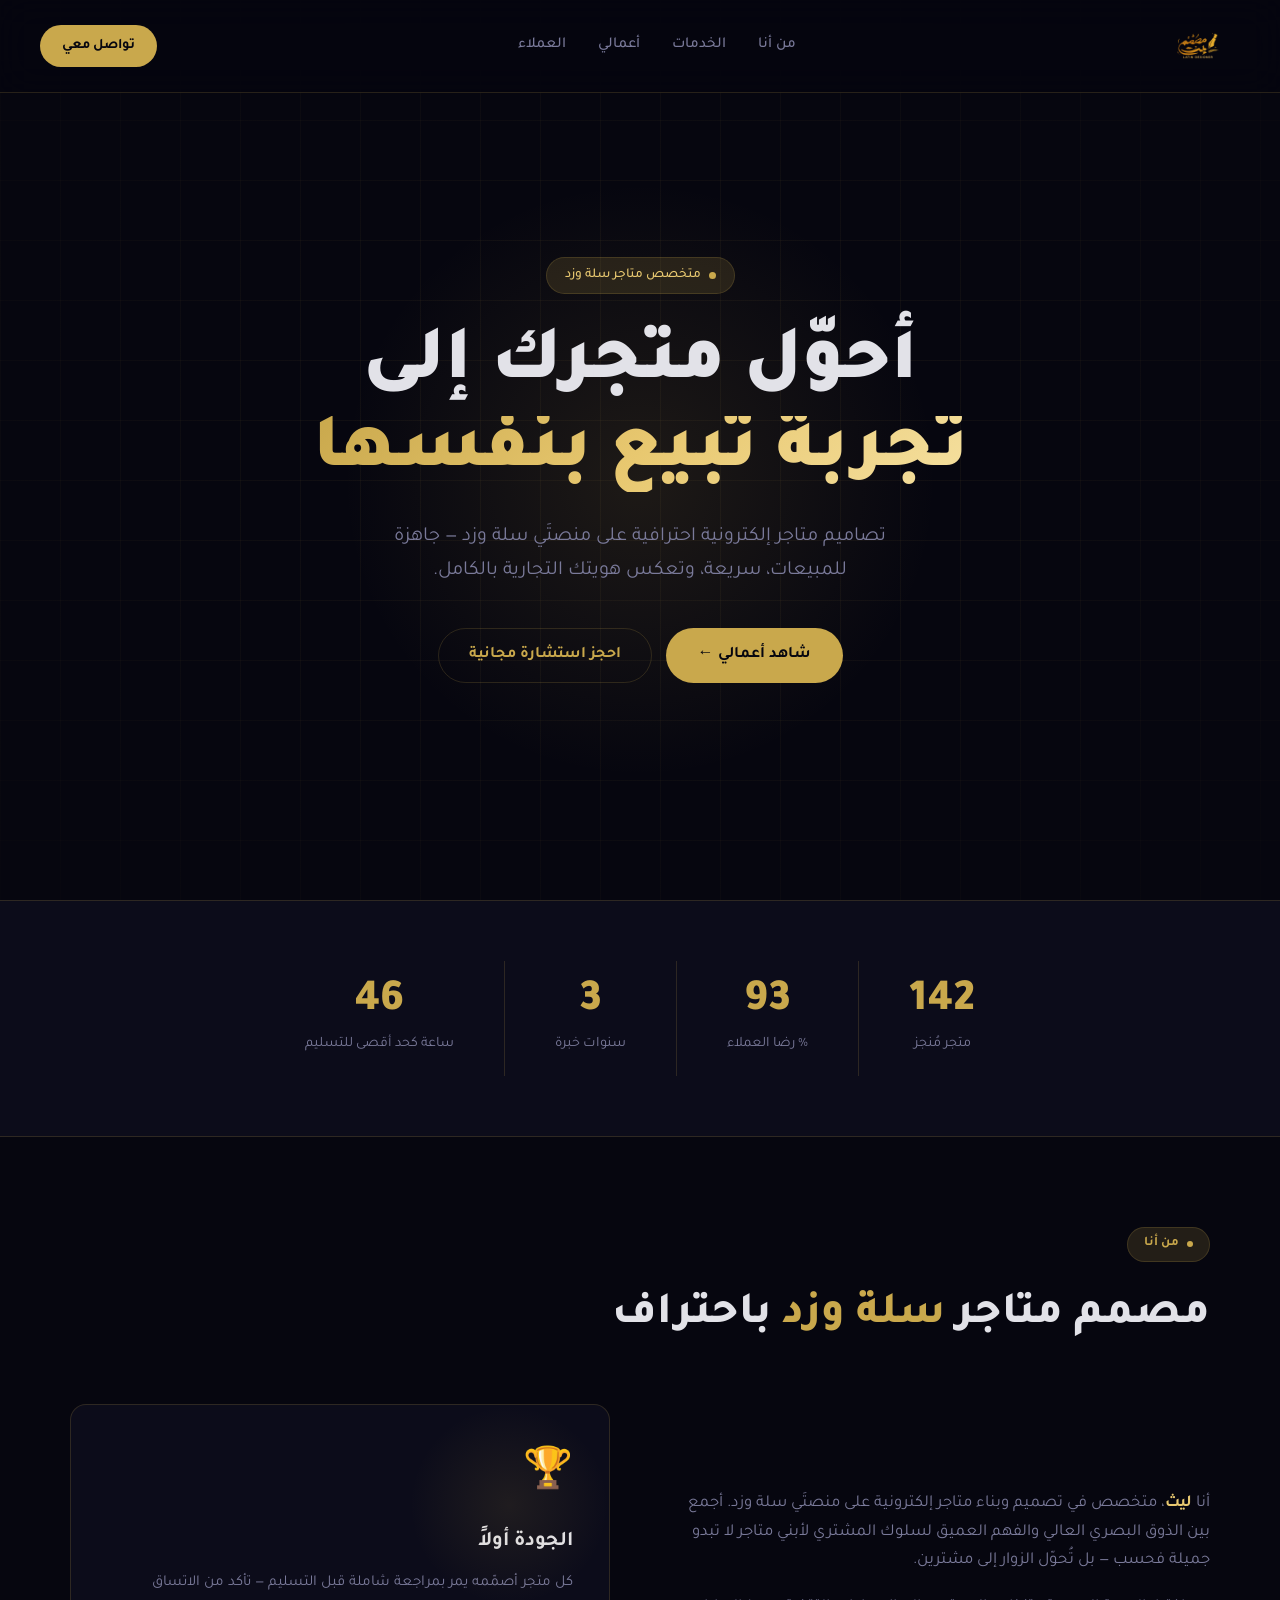
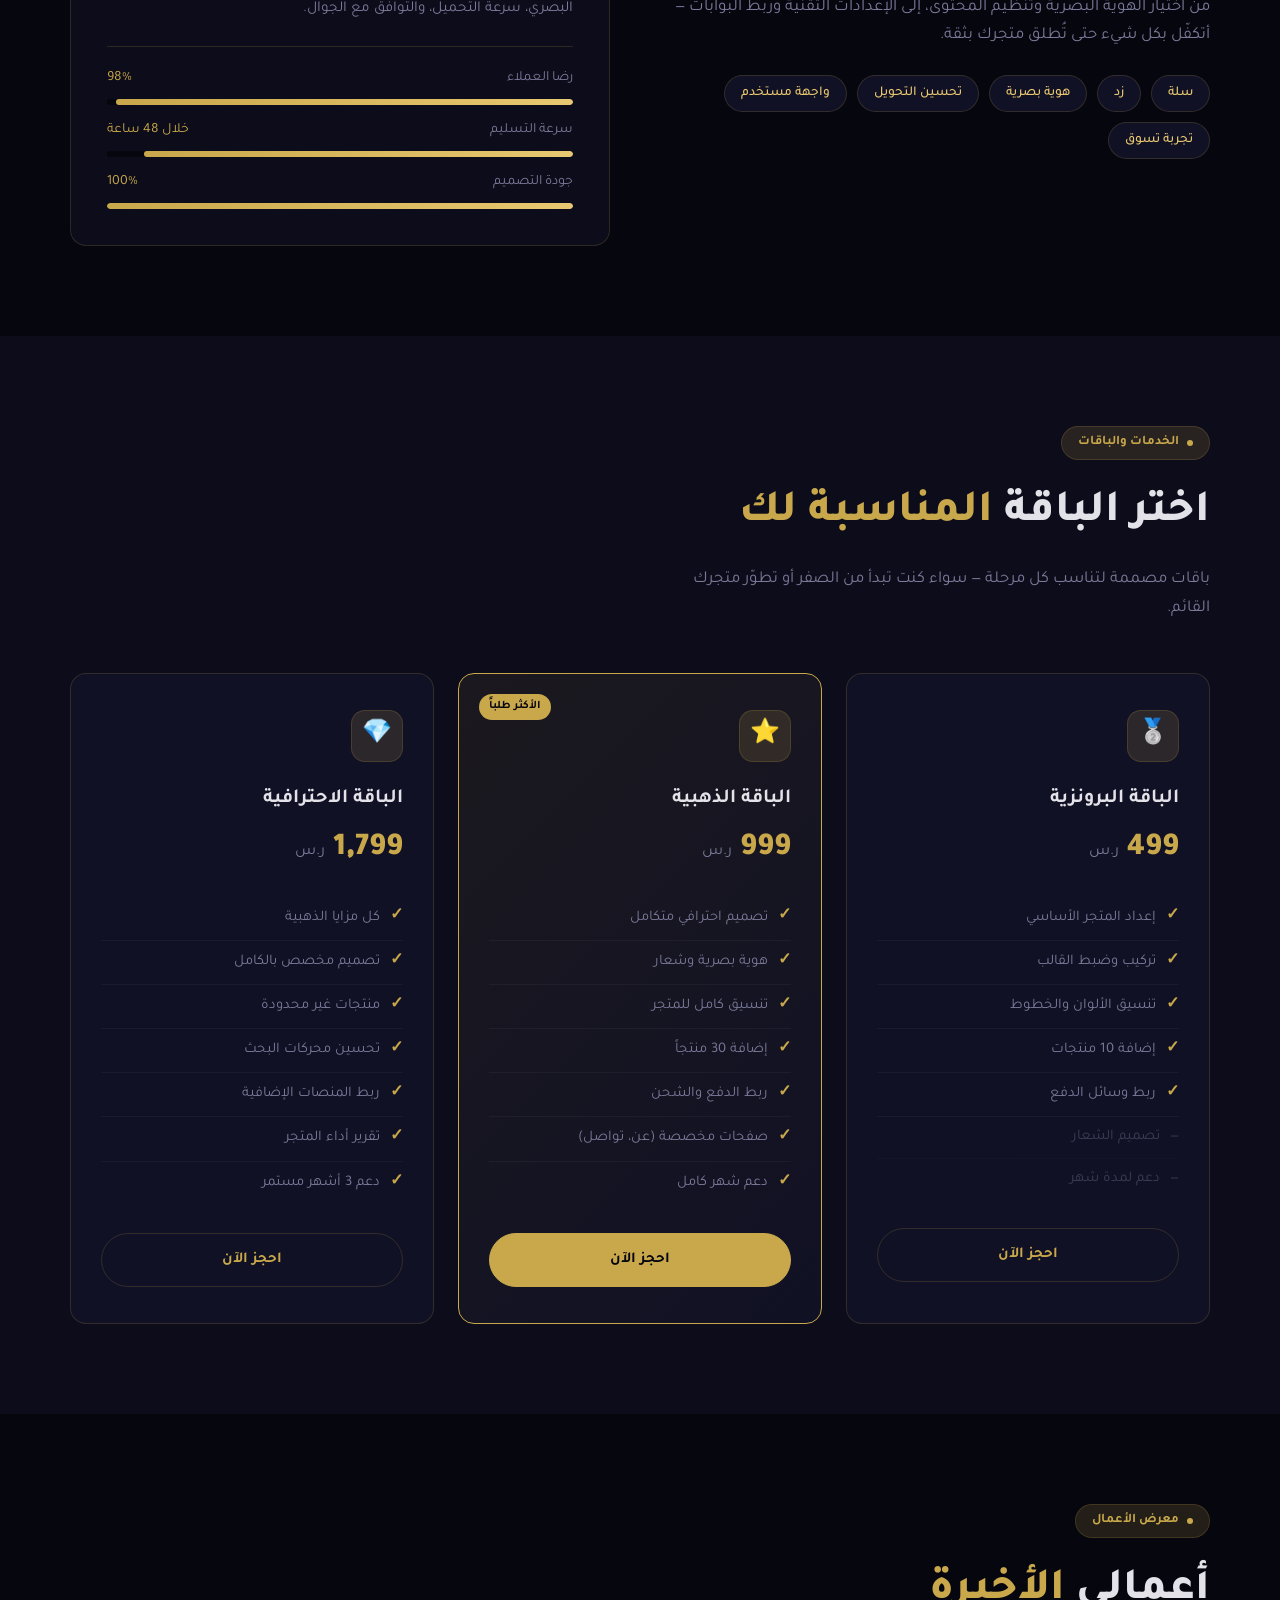
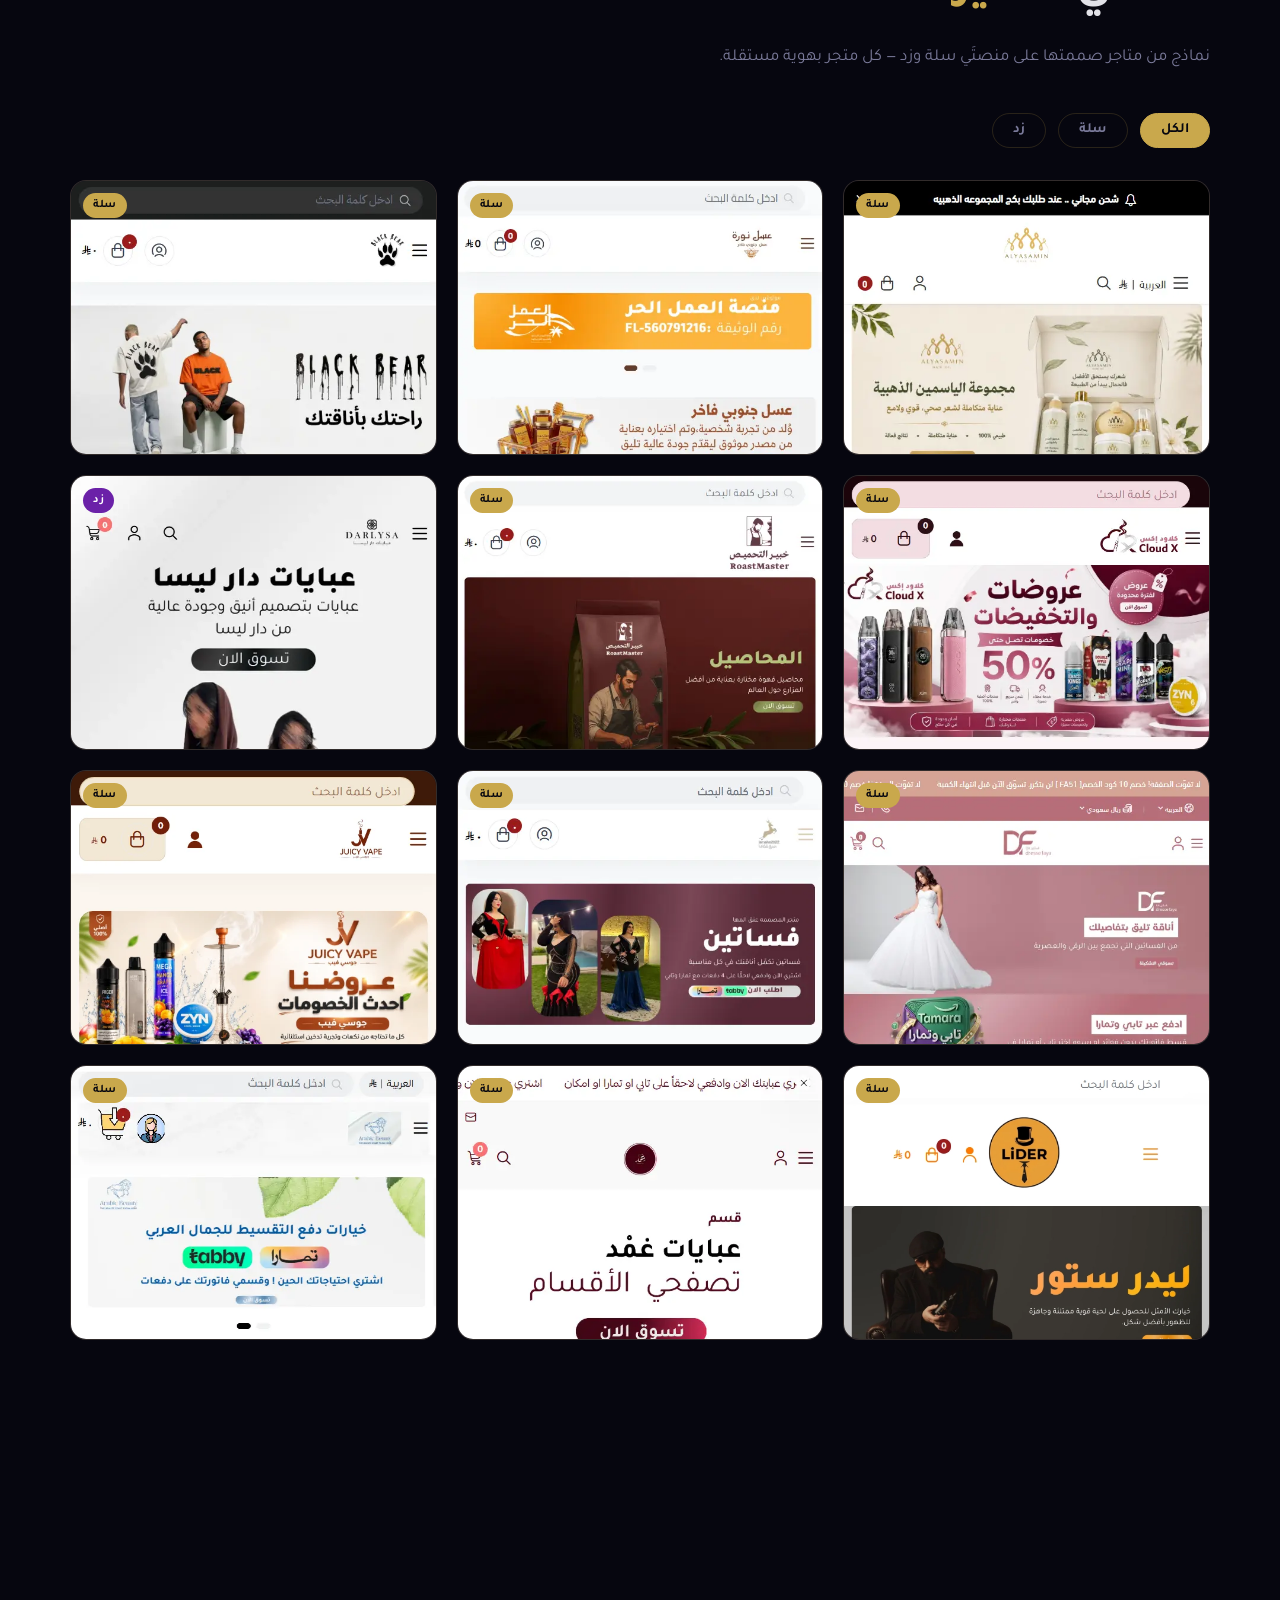
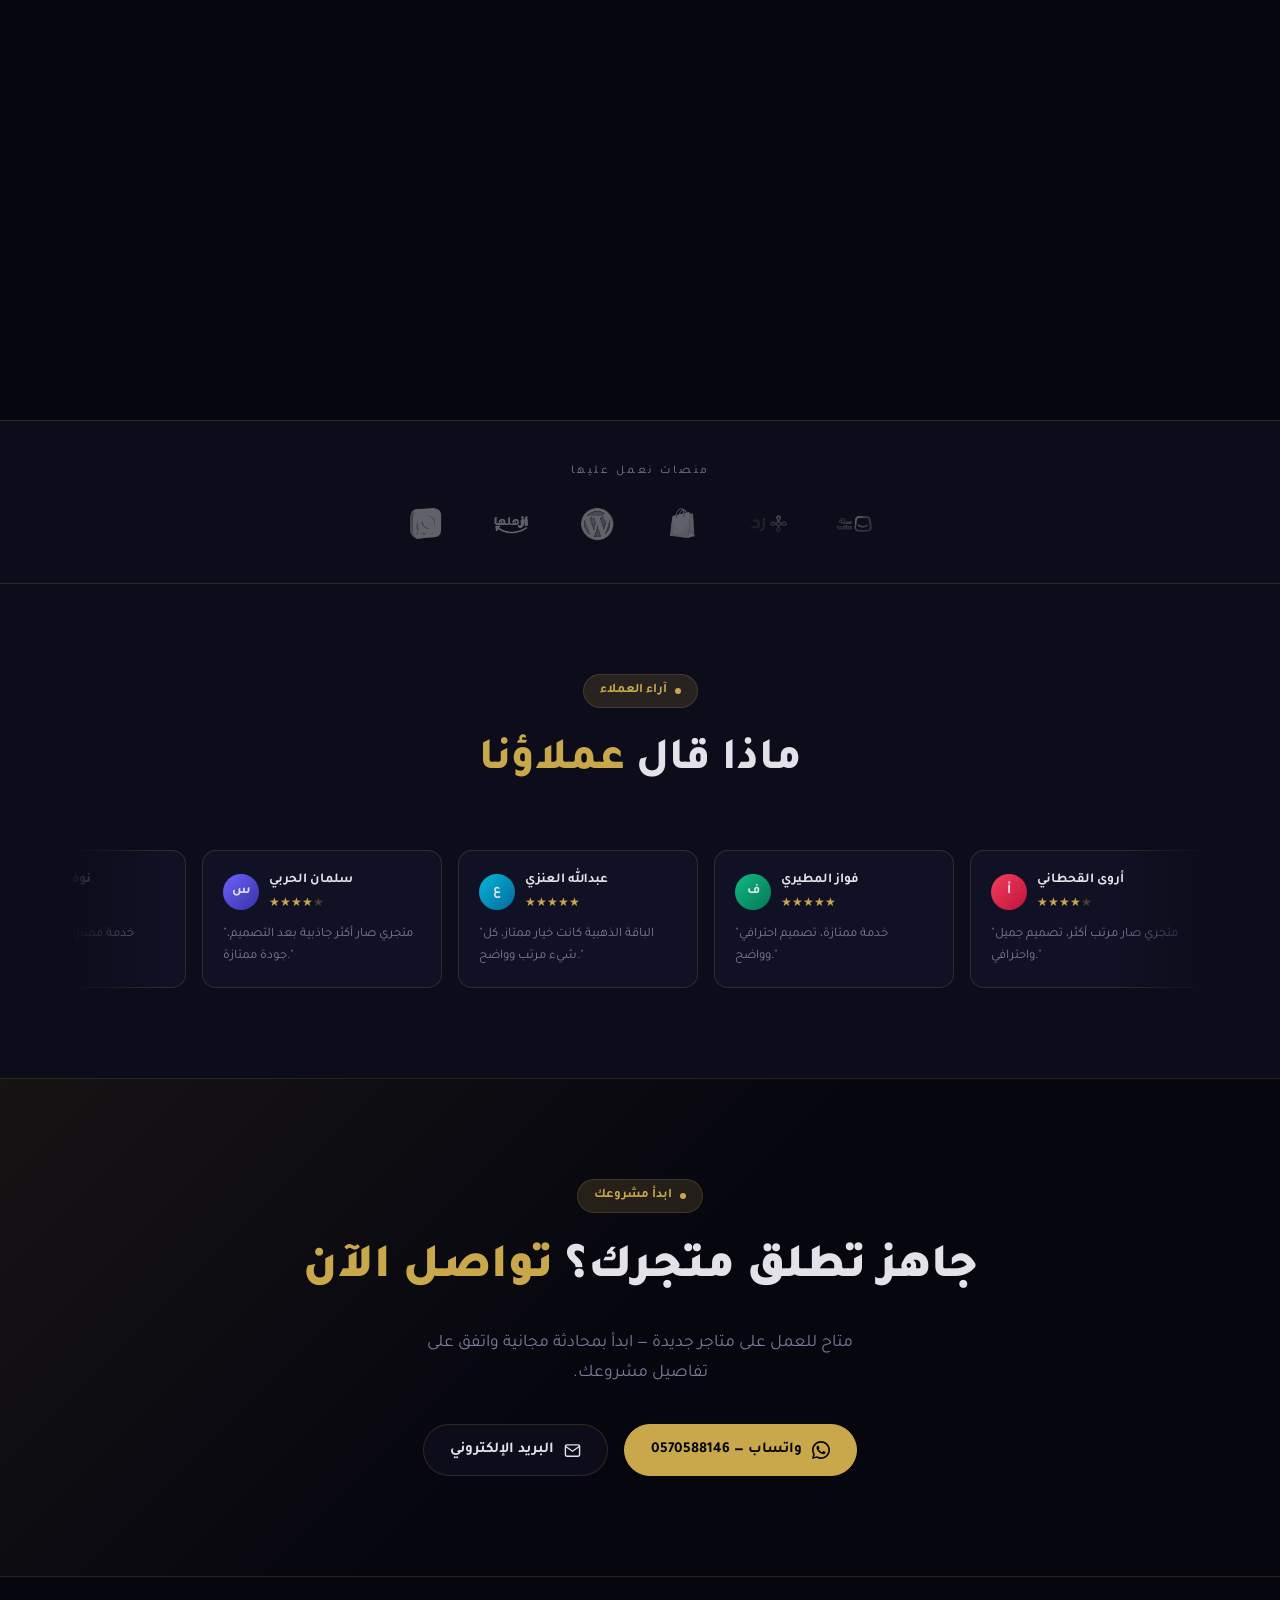
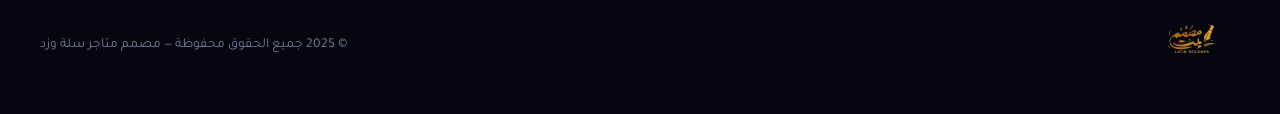
==== commit 104c61c5: "Fix testimonials marquee: add direction:ltr and webkit-mask-image" ====
--- a/index.html
+++ b/index.html
@@ -375,18 +375,20 @@
 
     .testi-marquee {
       overflow: hidden; position: relative;
-      mask-image: linear-gradient(90deg, transparent 0%, black 10%, black 90%, transparent 100%);
+      -webkit-mask-image: linear-gradient(90deg, transparent 0%, black 8%, black 92%, transparent 100%);
+      mask-image: linear-gradient(90deg, transparent 0%, black 8%, black 92%, transparent 100%);
     }
     .testi-track {
       display: flex; gap: 16px;
-      animation: marquee-rtl 60s linear infinite;
+      direction: ltr;
+      animation: scroll-ltr 70s linear infinite;
       width: max-content;
     }
     .testi-track:hover { animation-play-state: paused; }
     .testi-track-set { display: flex; gap: 16px; }
 
-    @keyframes marquee-rtl {
-      0% { transform: translateX(0); }
+    @keyframes scroll-ltr {
+      0%   { transform: translateX(0); }
       100% { transform: translateX(-50%); }
     }
 
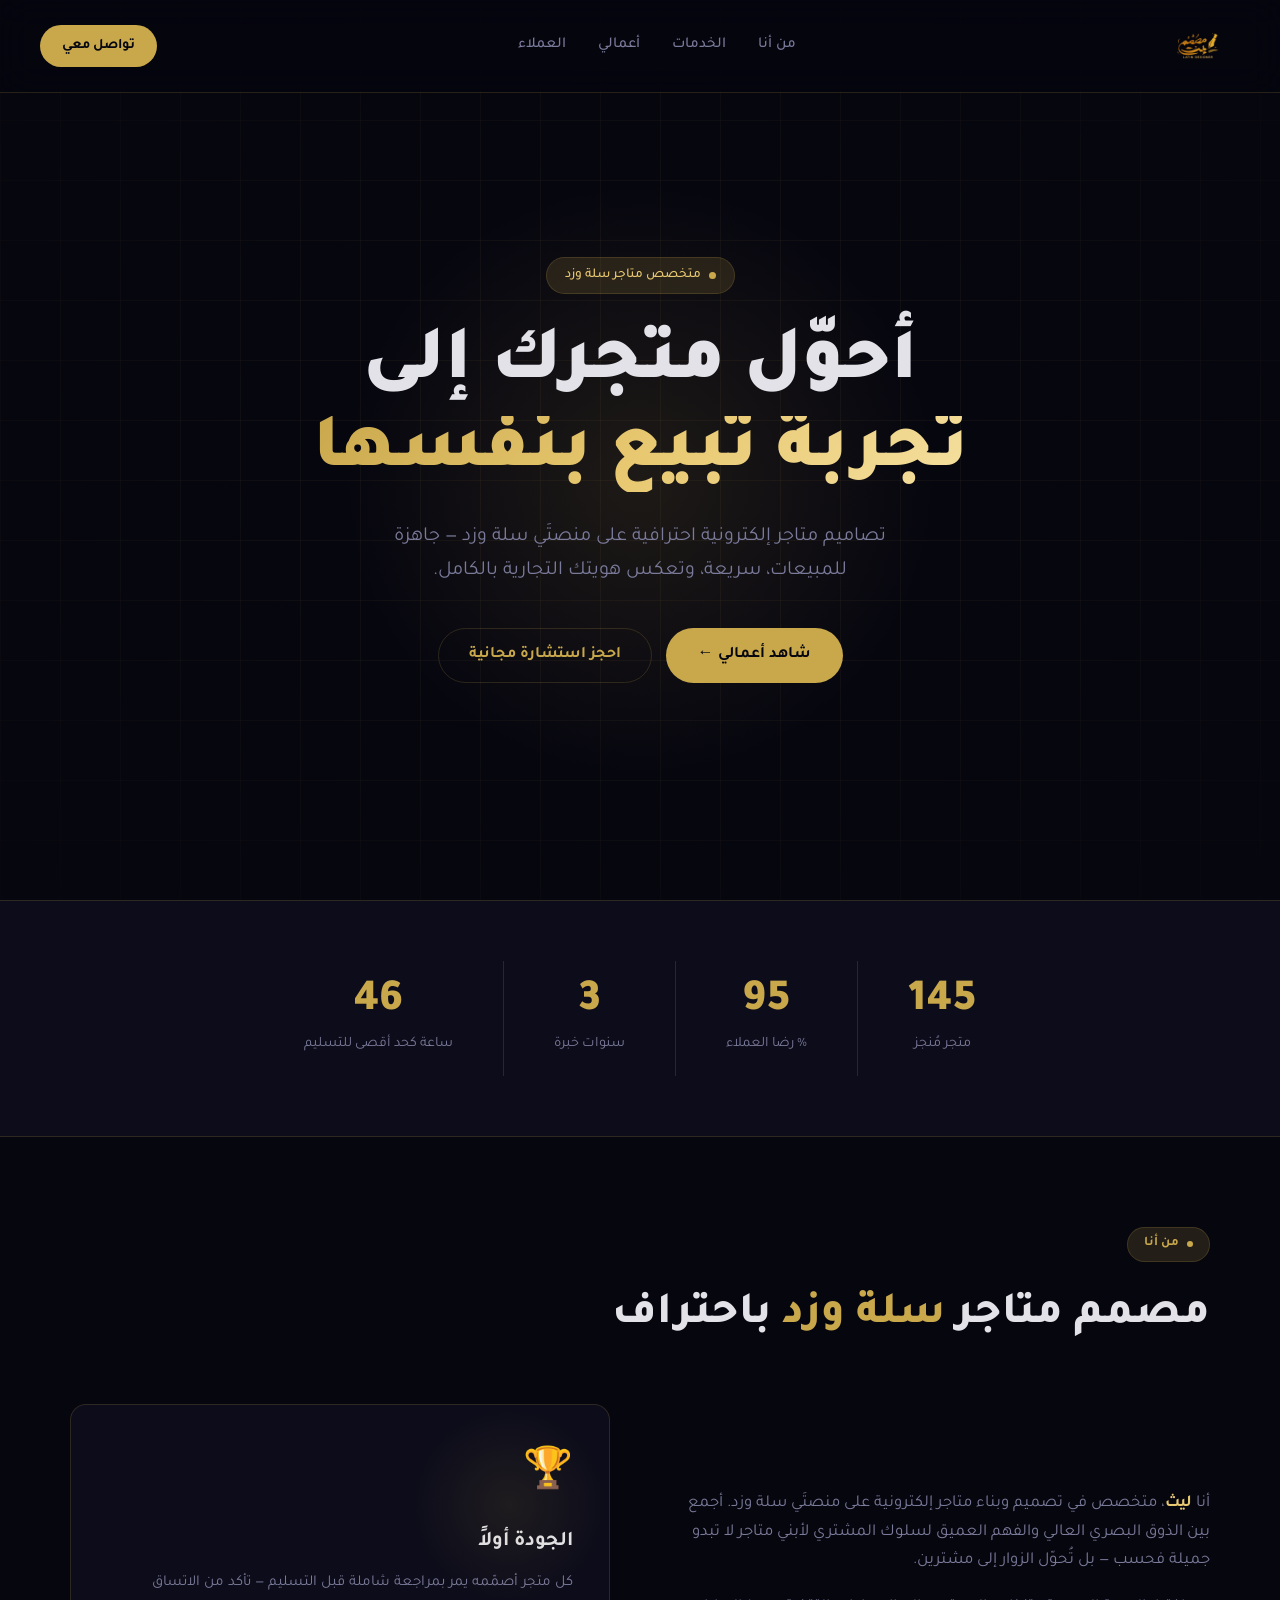
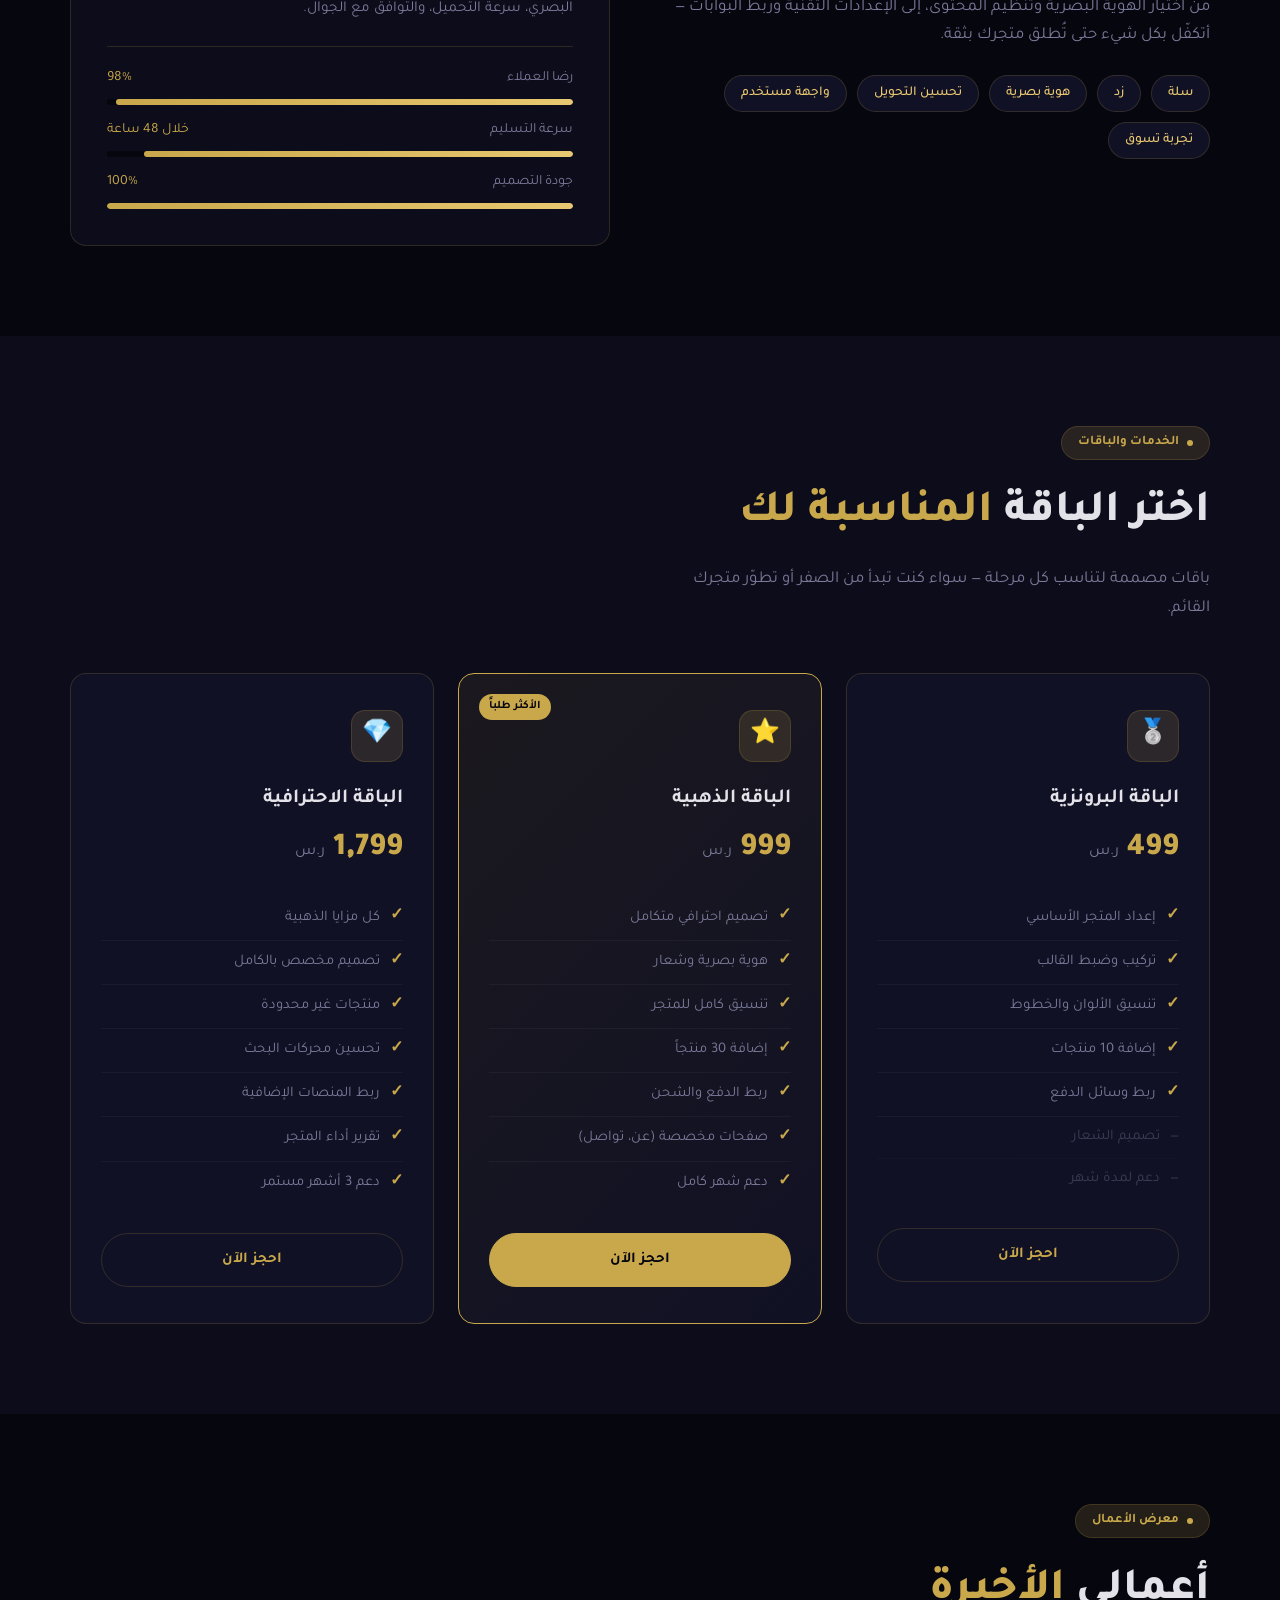
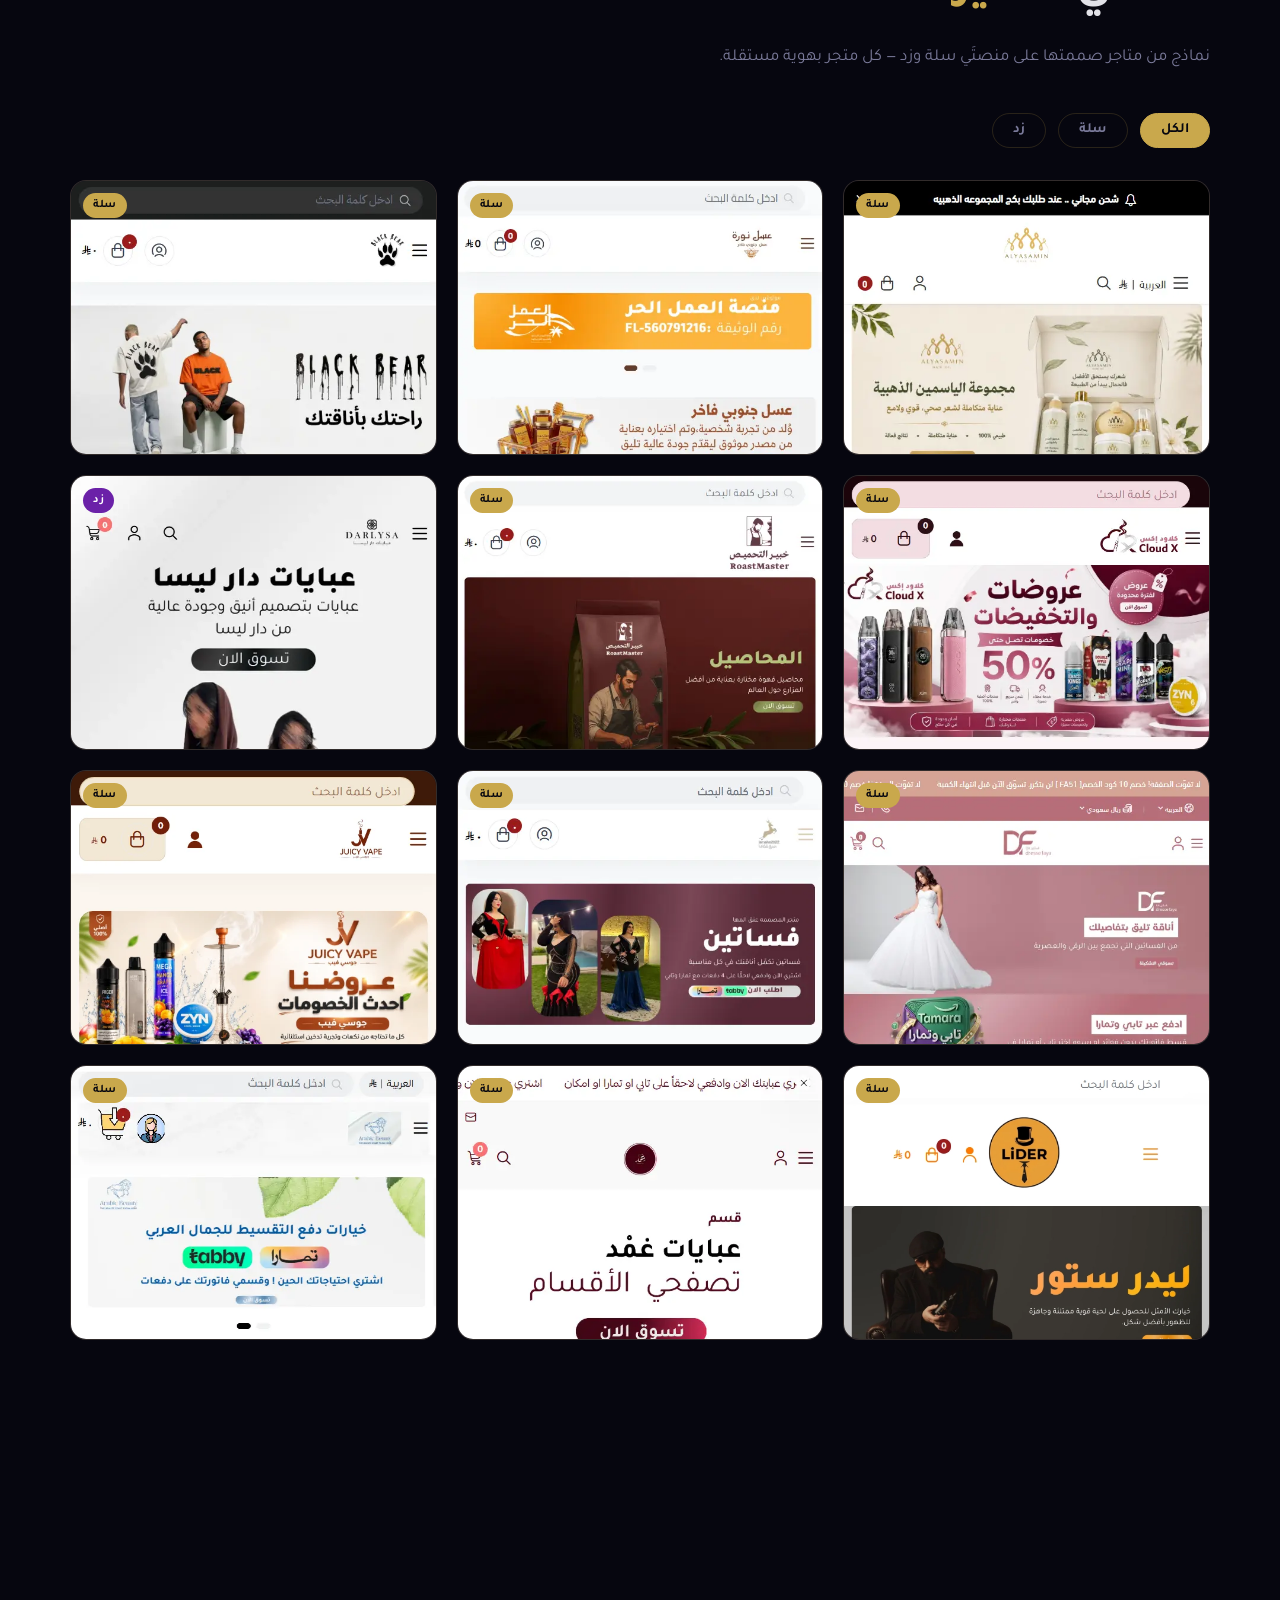
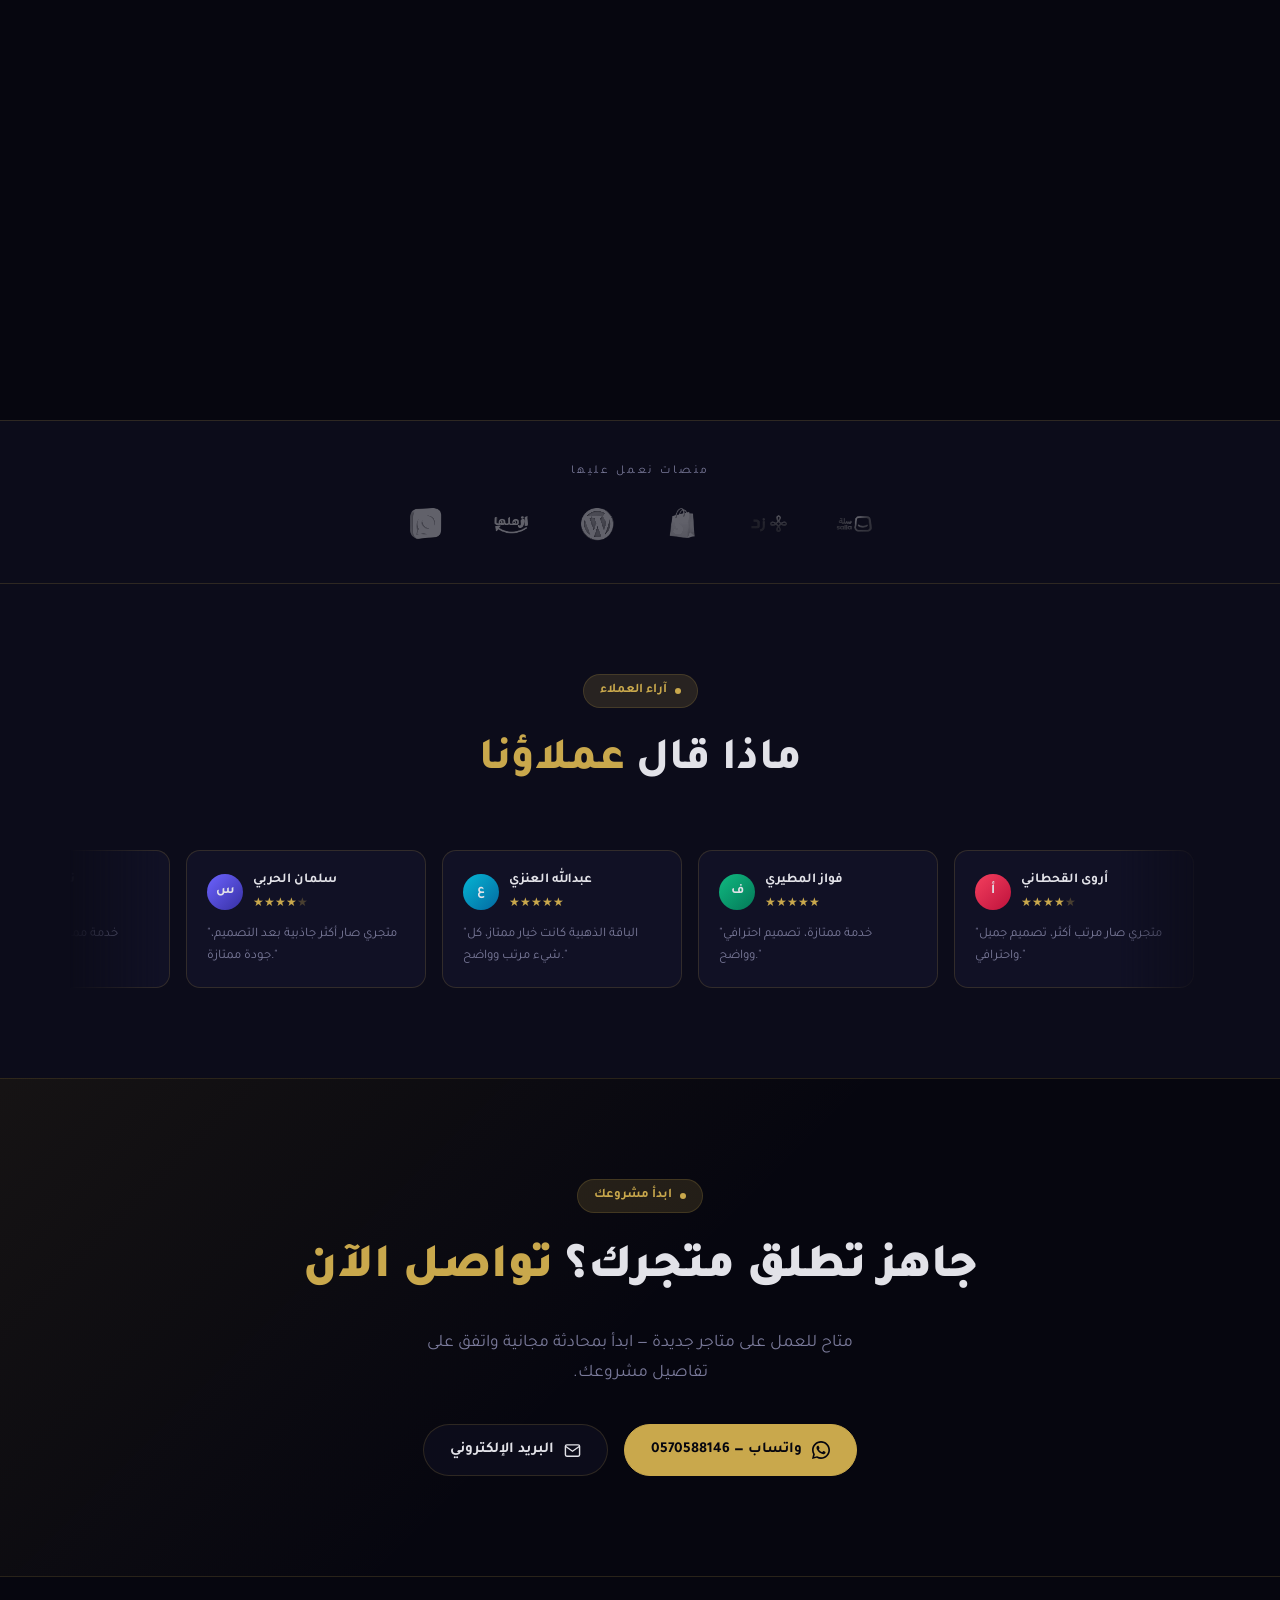
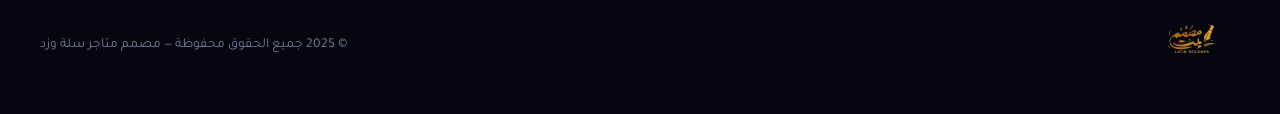
==== commit 20900b62: "Fix infinite marquee gap: use gap:0 on track, padding-right on sets for seamless loop" ====
--- a/index.html
+++ b/index.html
@@ -379,13 +379,13 @@
       mask-image: linear-gradient(90deg, transparent 0%, black 8%, black 92%, transparent 100%);
     }
     .testi-track {
-      display: flex; gap: 16px;
+      display: flex; gap: 0;
       direction: ltr;
       animation: scroll-ltr 70s linear infinite;
       width: max-content;
     }
     .testi-track:hover { animation-play-state: paused; }
-    .testi-track-set { display: flex; gap: 16px; }
+    .testi-track-set { display: flex; gap: 16px; padding-right: 16px; }
 
     @keyframes scroll-ltr {
       0%   { transform: translateX(0); }
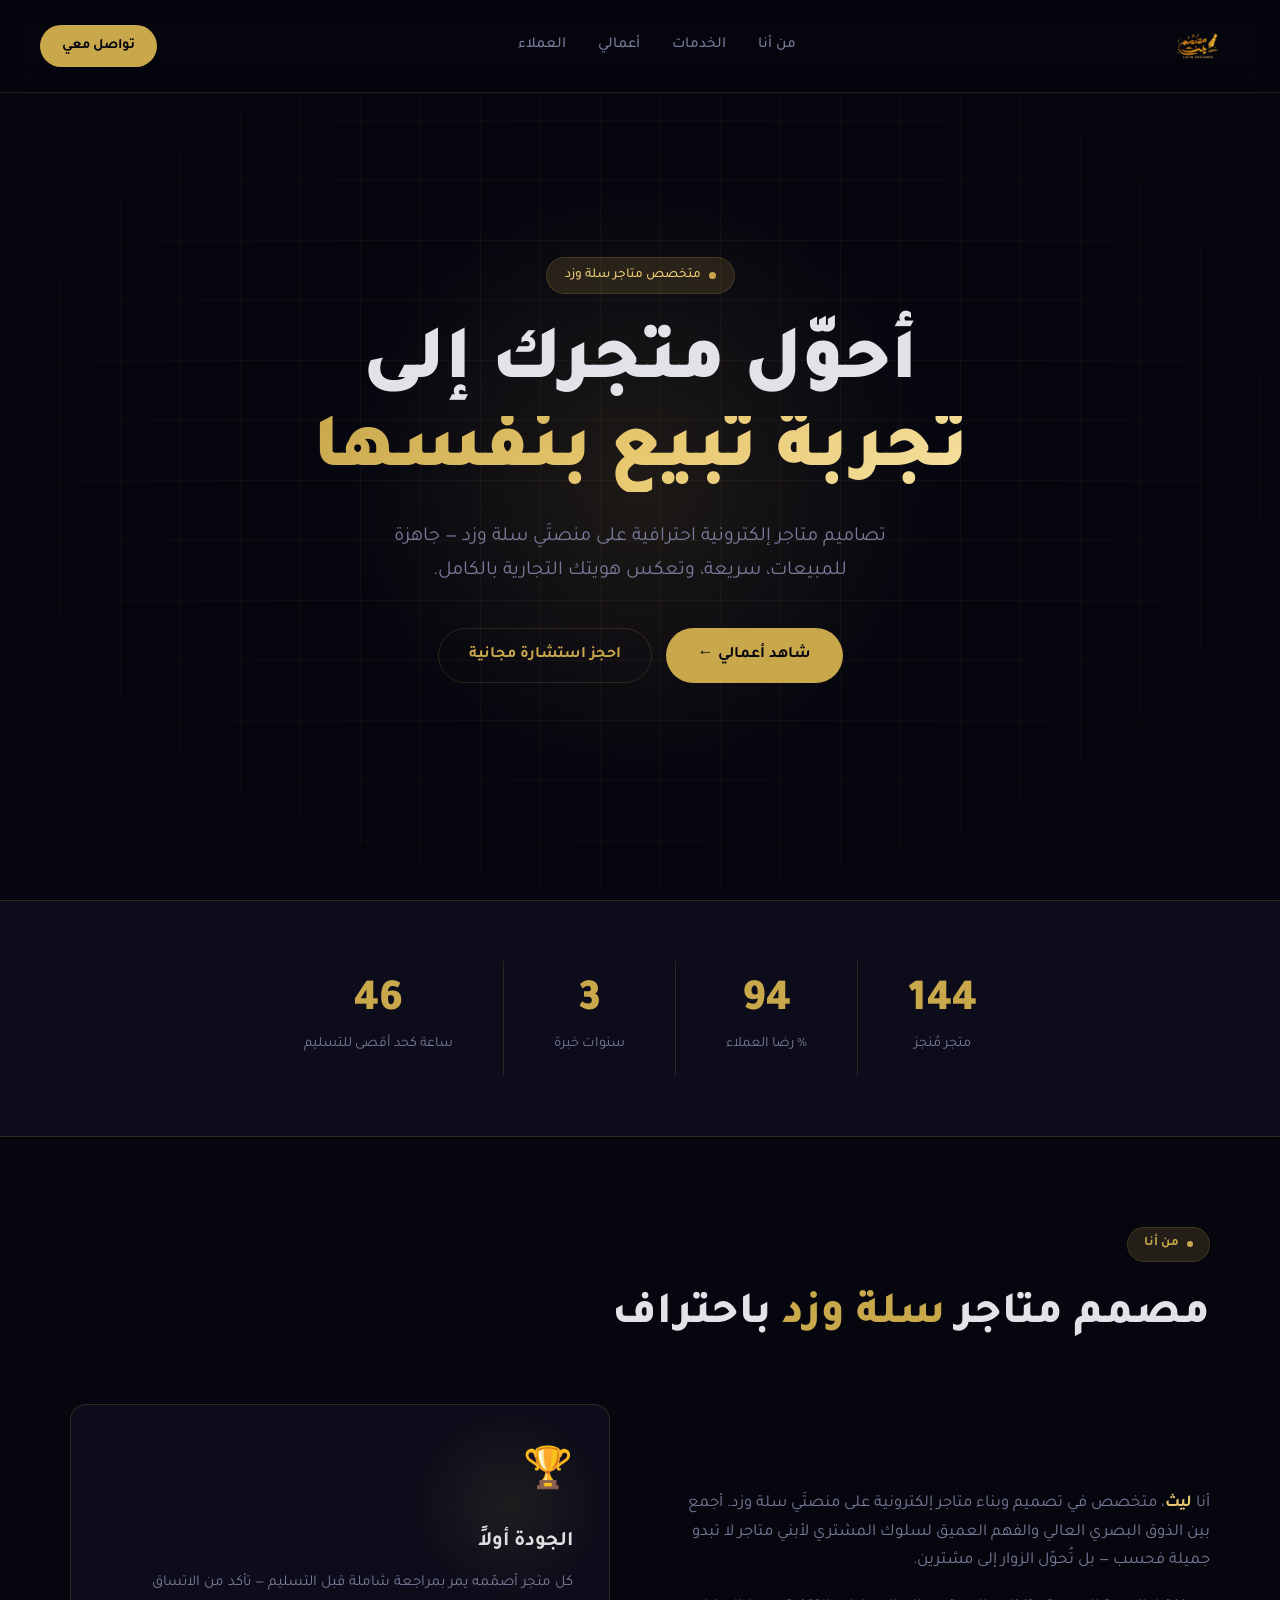
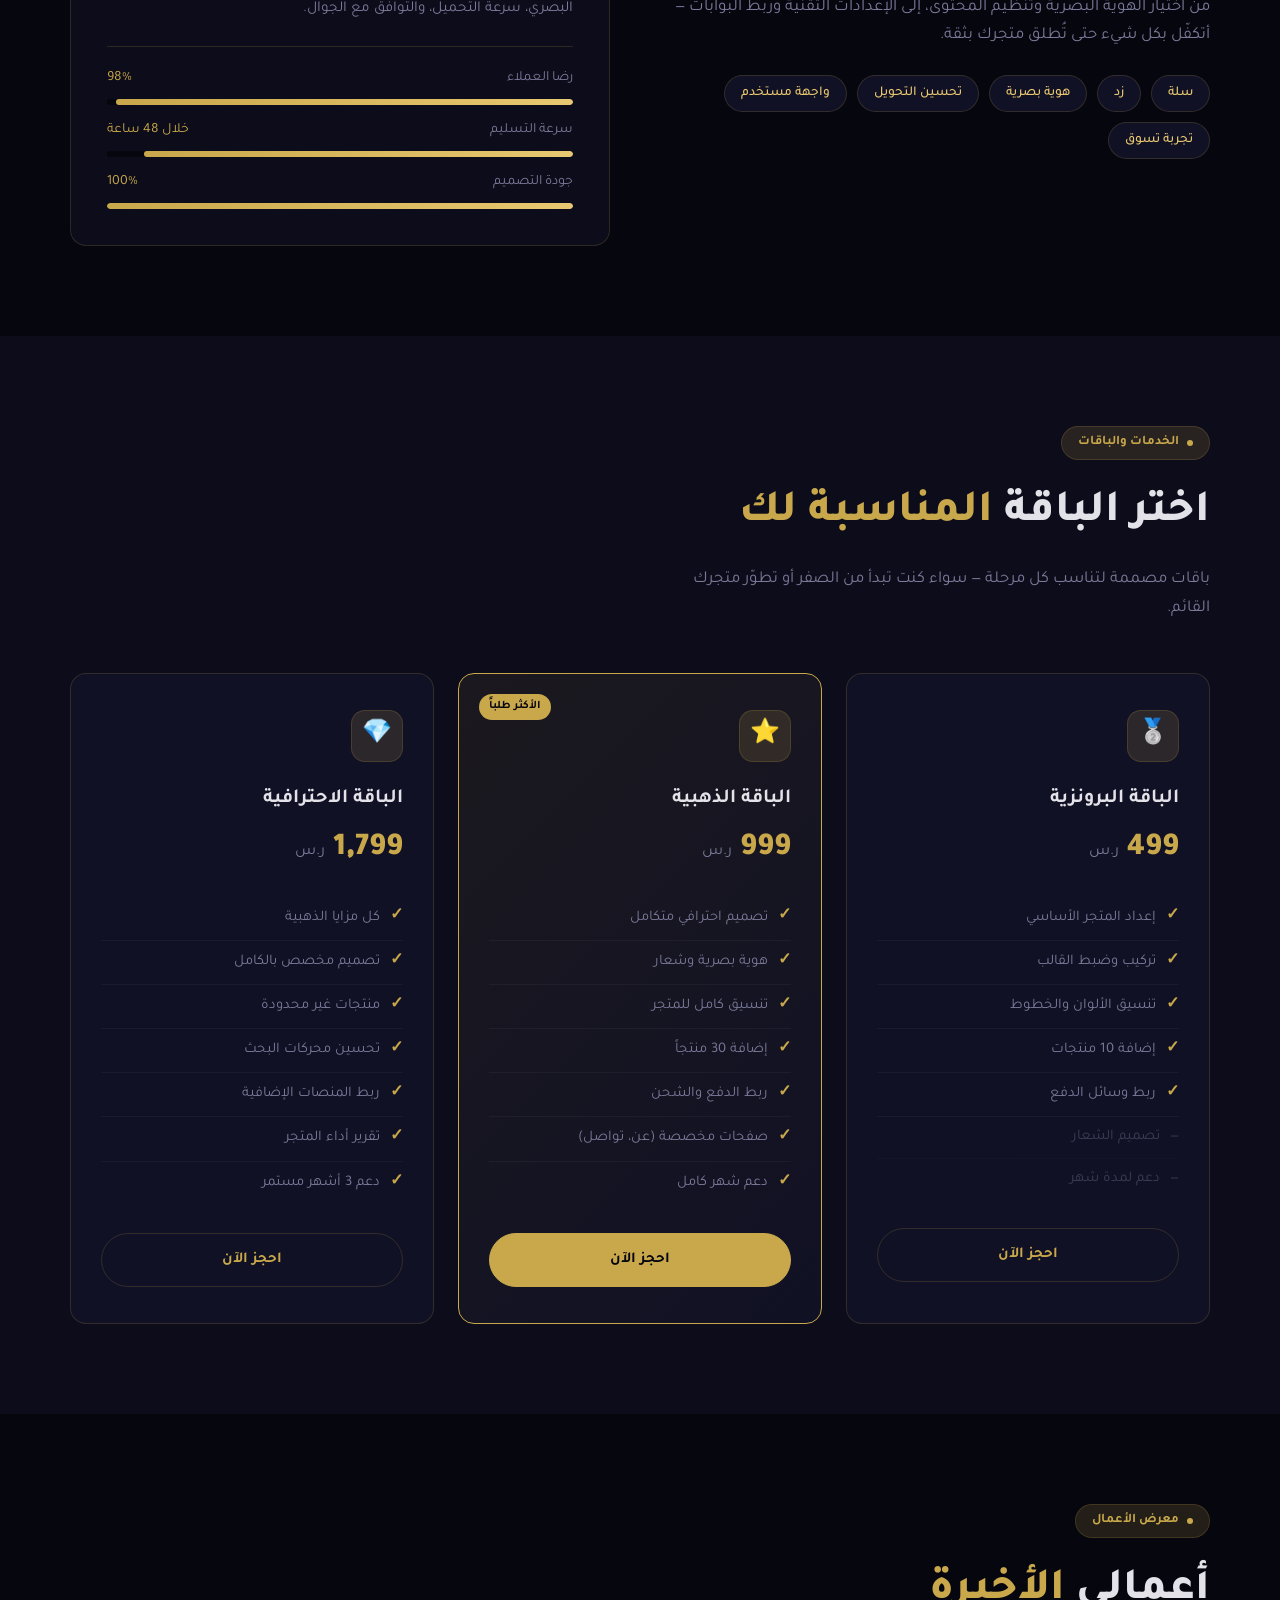
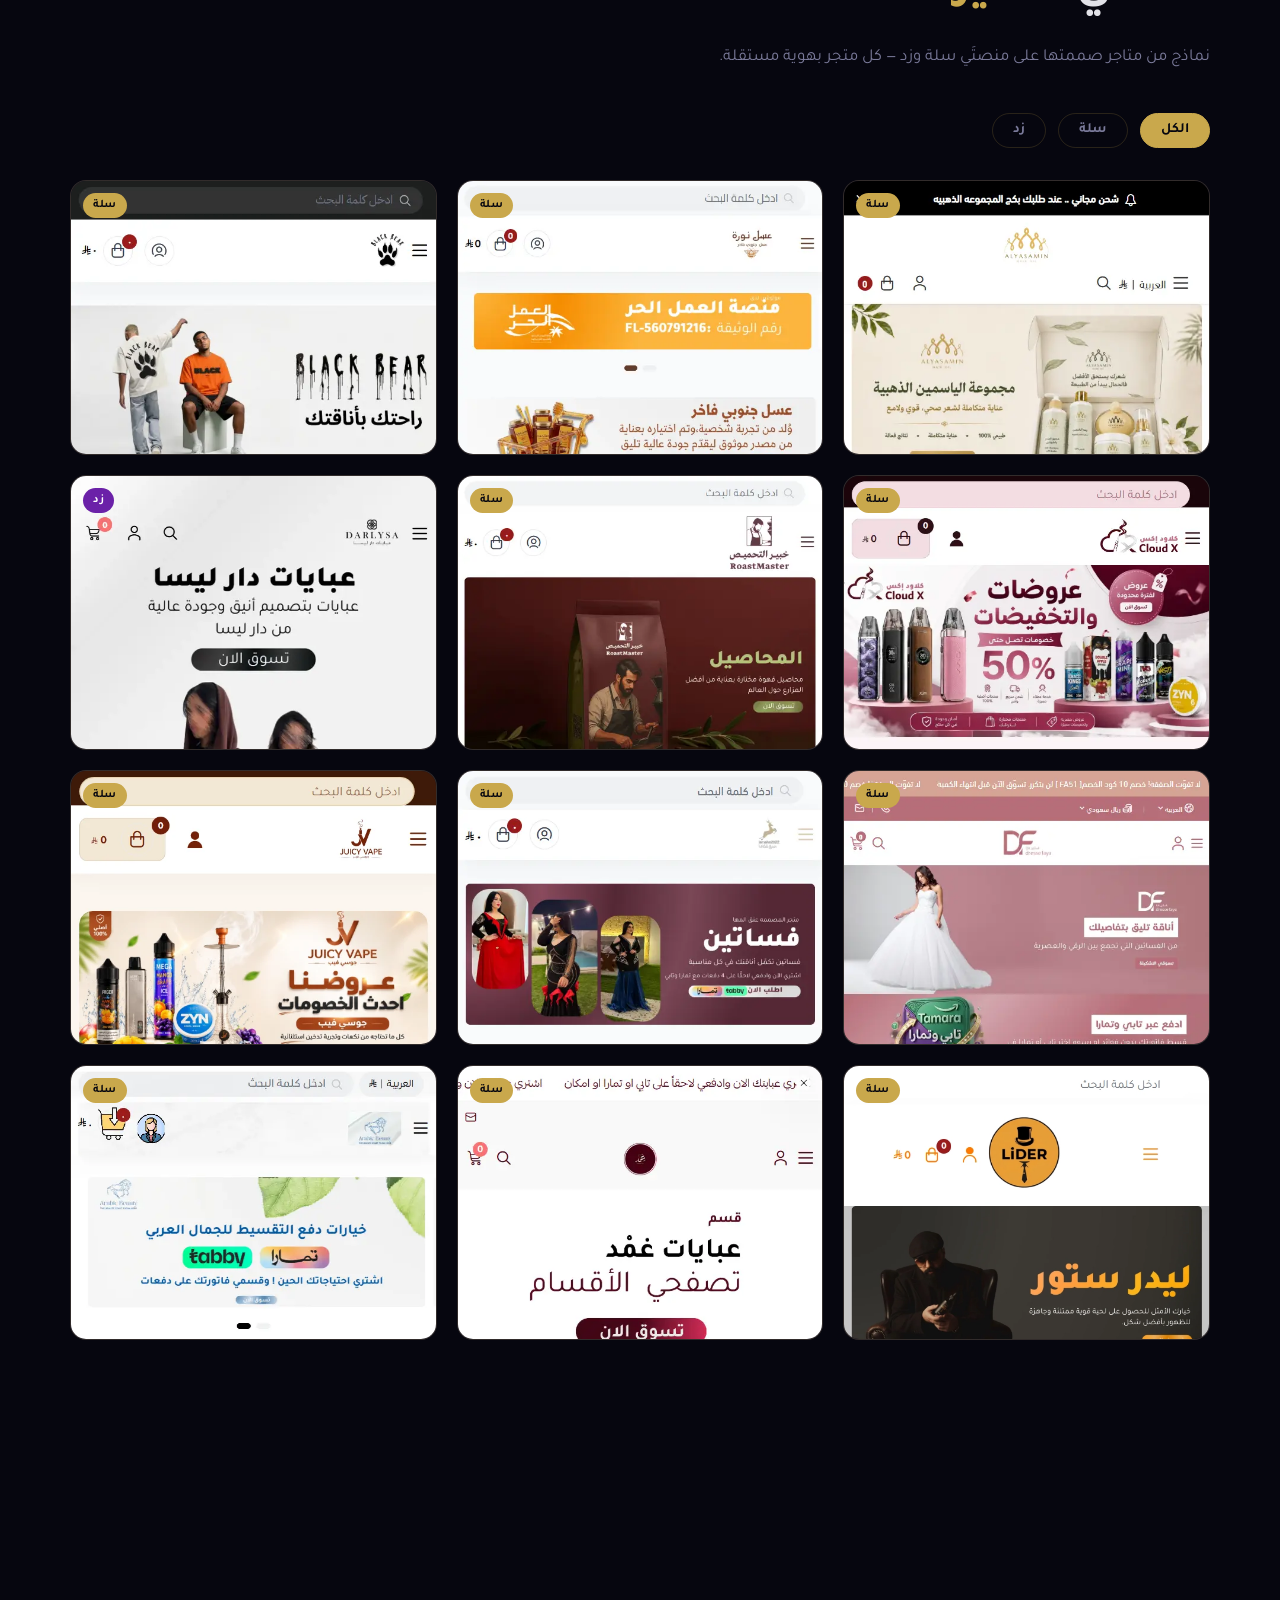
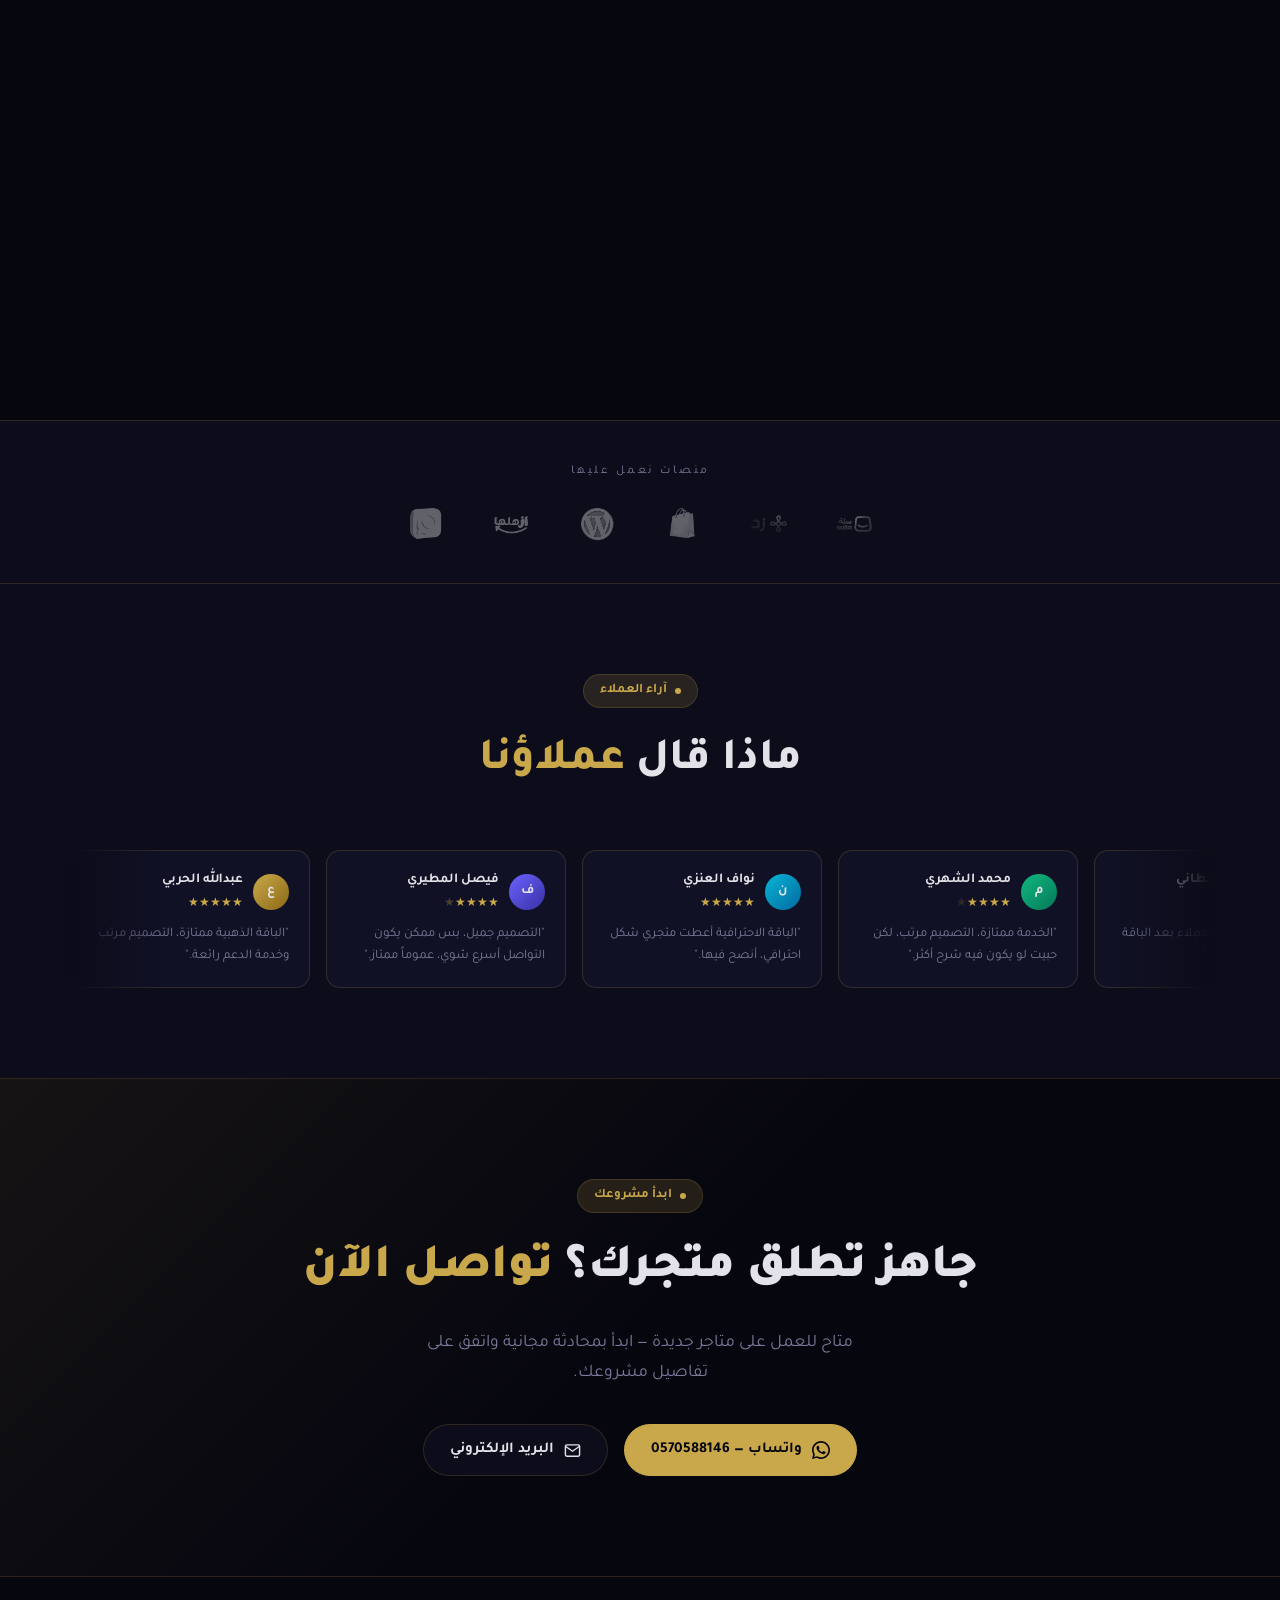
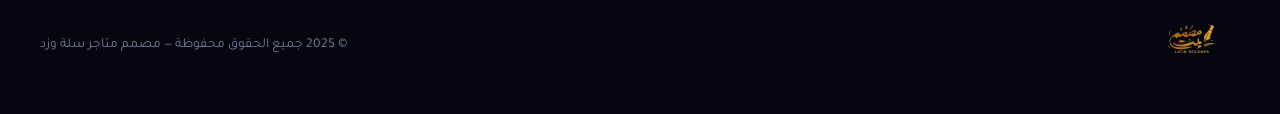
==== commit cd032b37: "Fix RTL marquee: direction:ltr on marquee container, direction:rtl on cards" ====
--- a/index.html
+++ b/index.html
@@ -374,13 +374,12 @@
     .testi-head { text-align: center; margin-bottom: 50px; }
 
     .testi-marquee {
-      overflow: hidden; position: relative;
+      overflow: hidden; position: relative; direction: ltr;
       -webkit-mask-image: linear-gradient(90deg, transparent 0%, black 8%, black 92%, transparent 100%);
       mask-image: linear-gradient(90deg, transparent 0%, black 8%, black 92%, transparent 100%);
     }
     .testi-track {
       display: flex; gap: 0;
-      direction: ltr;
       animation: scroll-ltr 70s linear infinite;
       width: max-content;
     }
@@ -395,7 +394,7 @@
     .testi-card {
       background: var(--bg3); border: 1px solid var(--border);
       border-radius: 14px; padding: 18px 20px; width: 240px; flex-shrink: 0;
-      transition: border-color .3s;
+      direction: rtl; transition: border-color .3s;
     }
     .testi-card:hover { border-color: var(--gold); }
     .testi-top { display: flex; align-items: center; gap: 10px; }
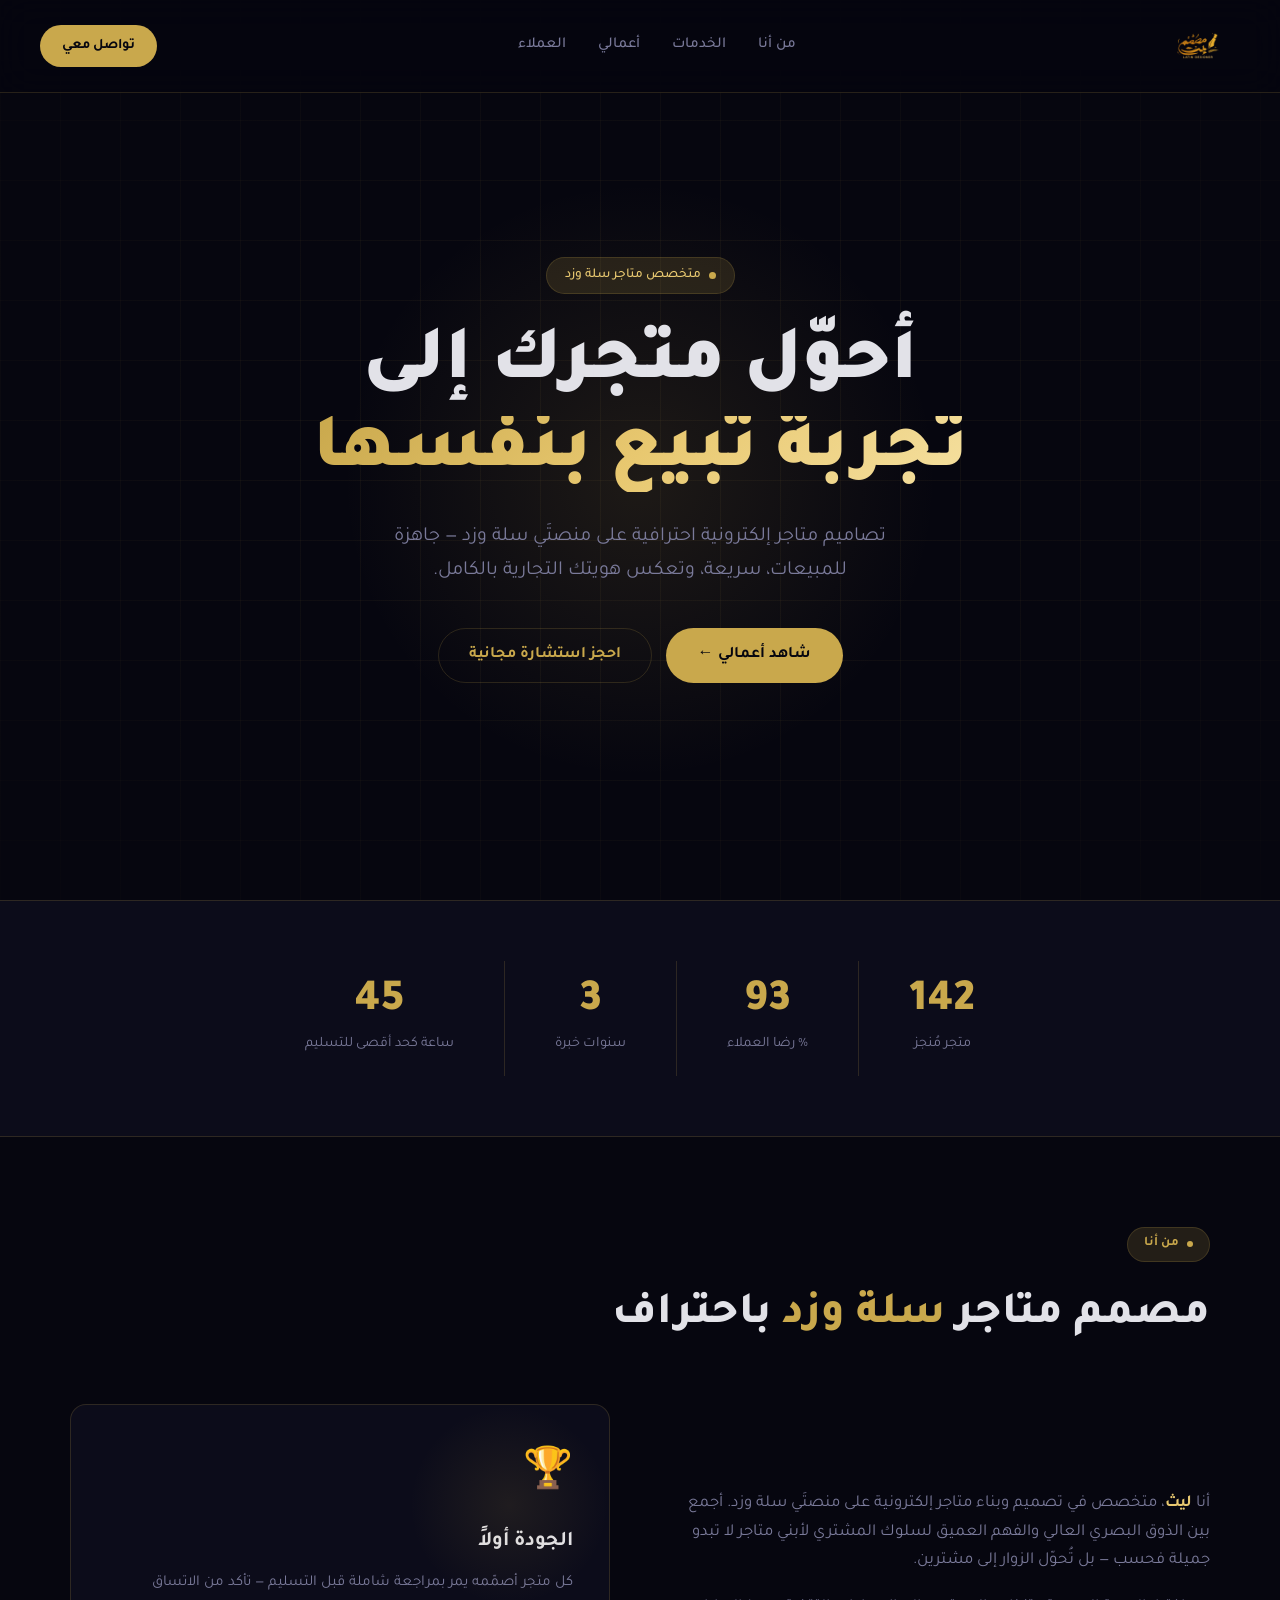
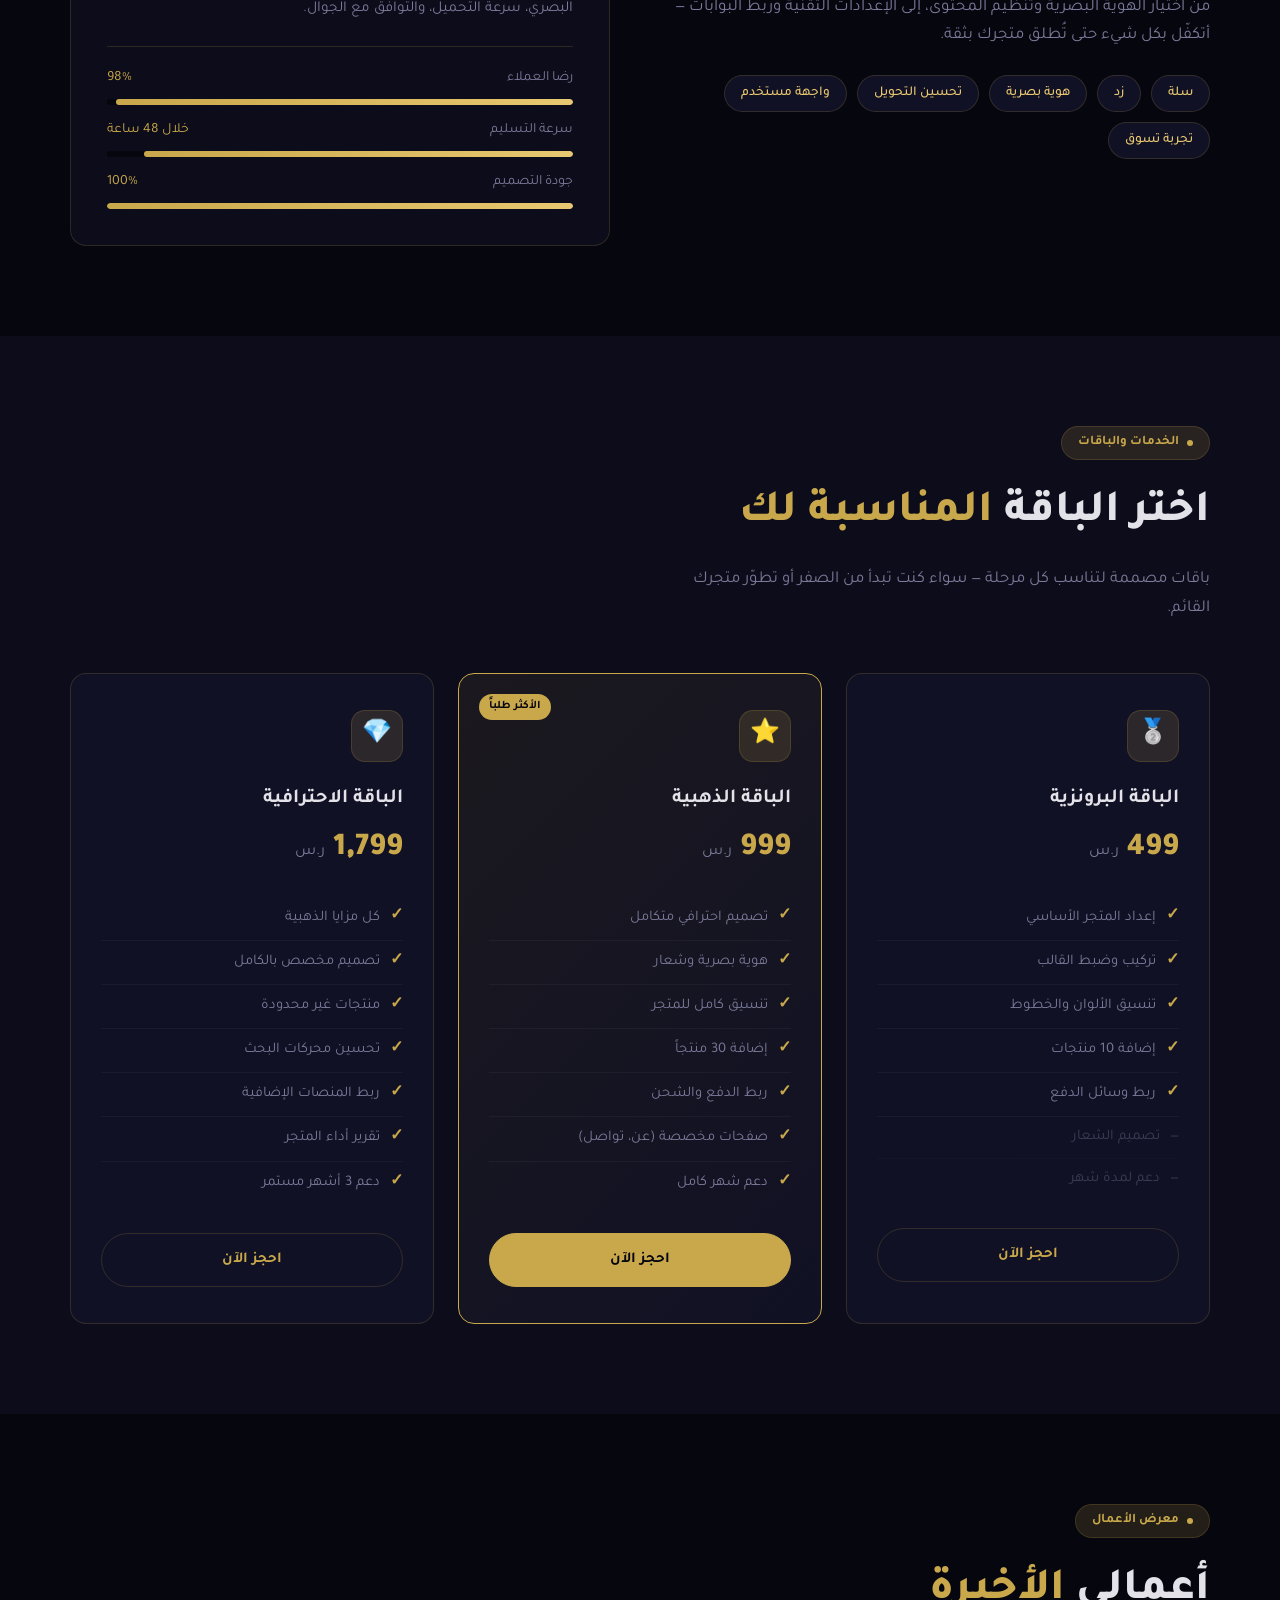
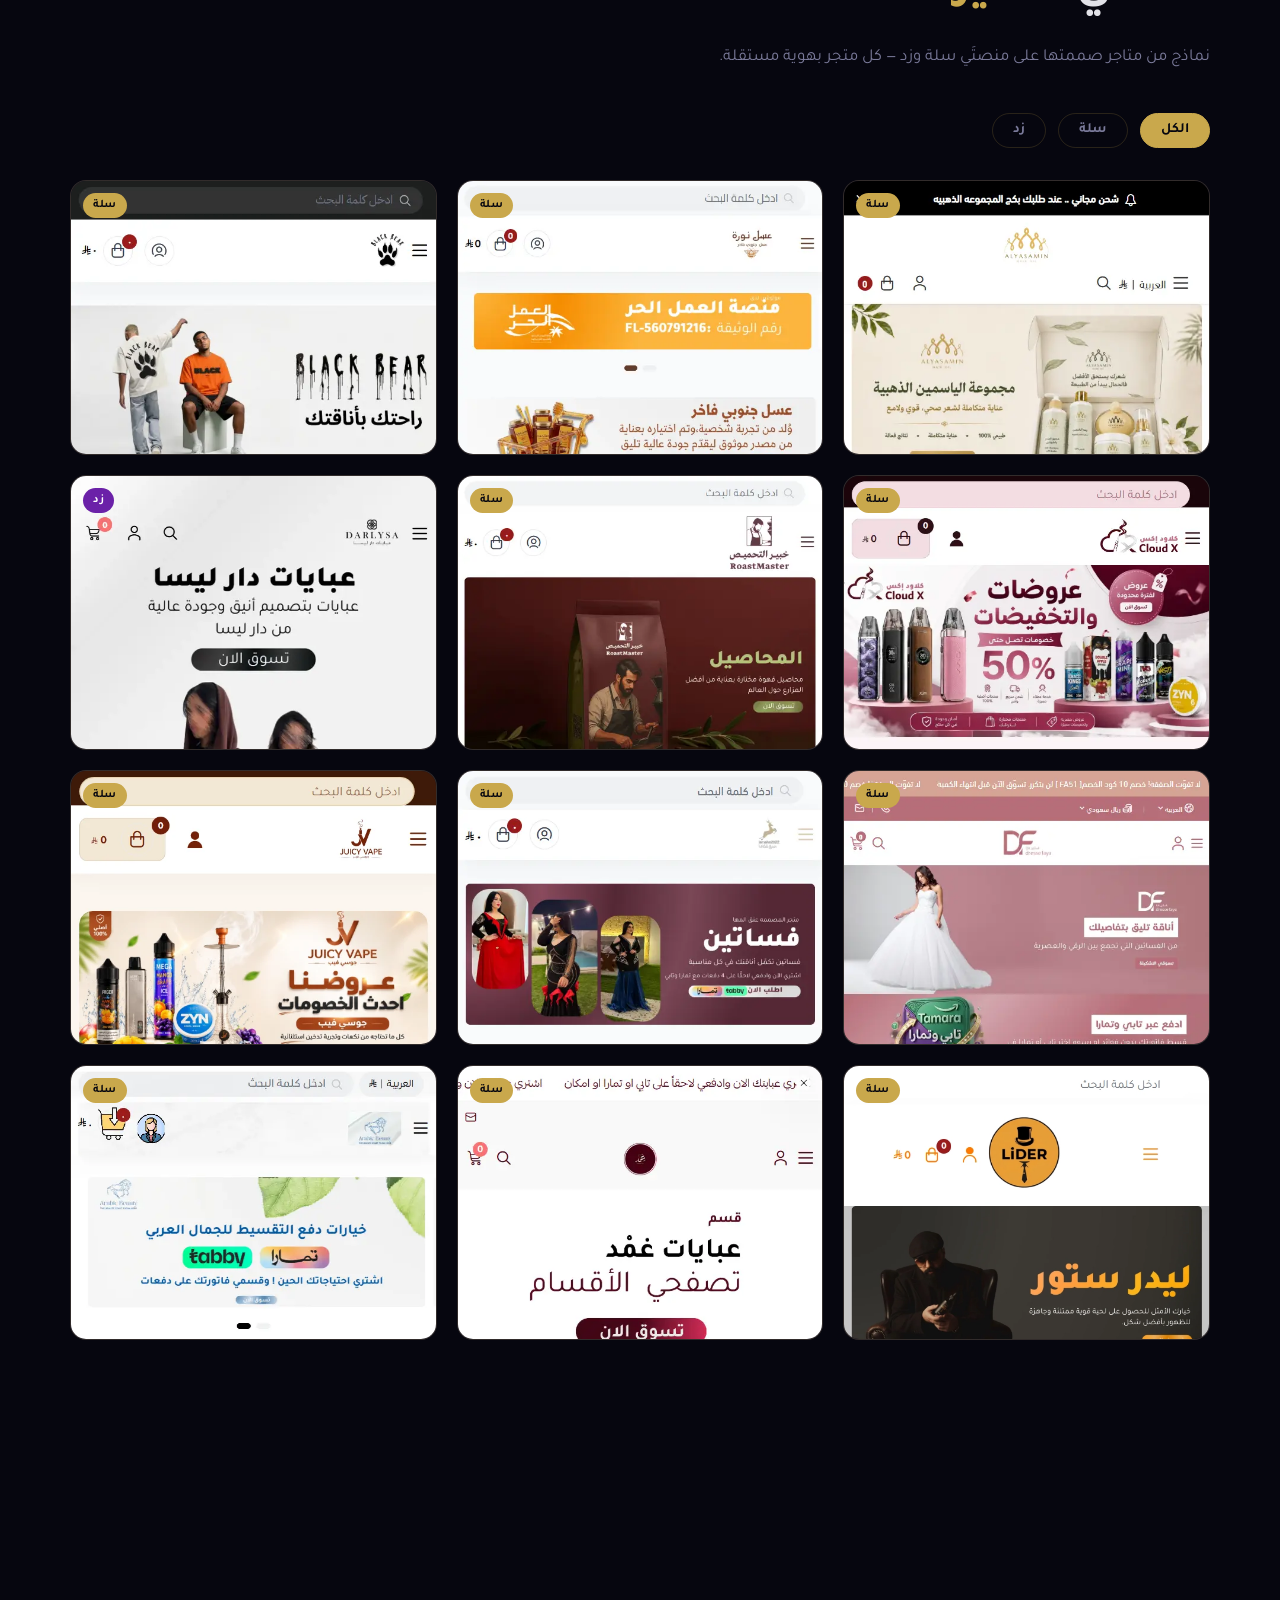
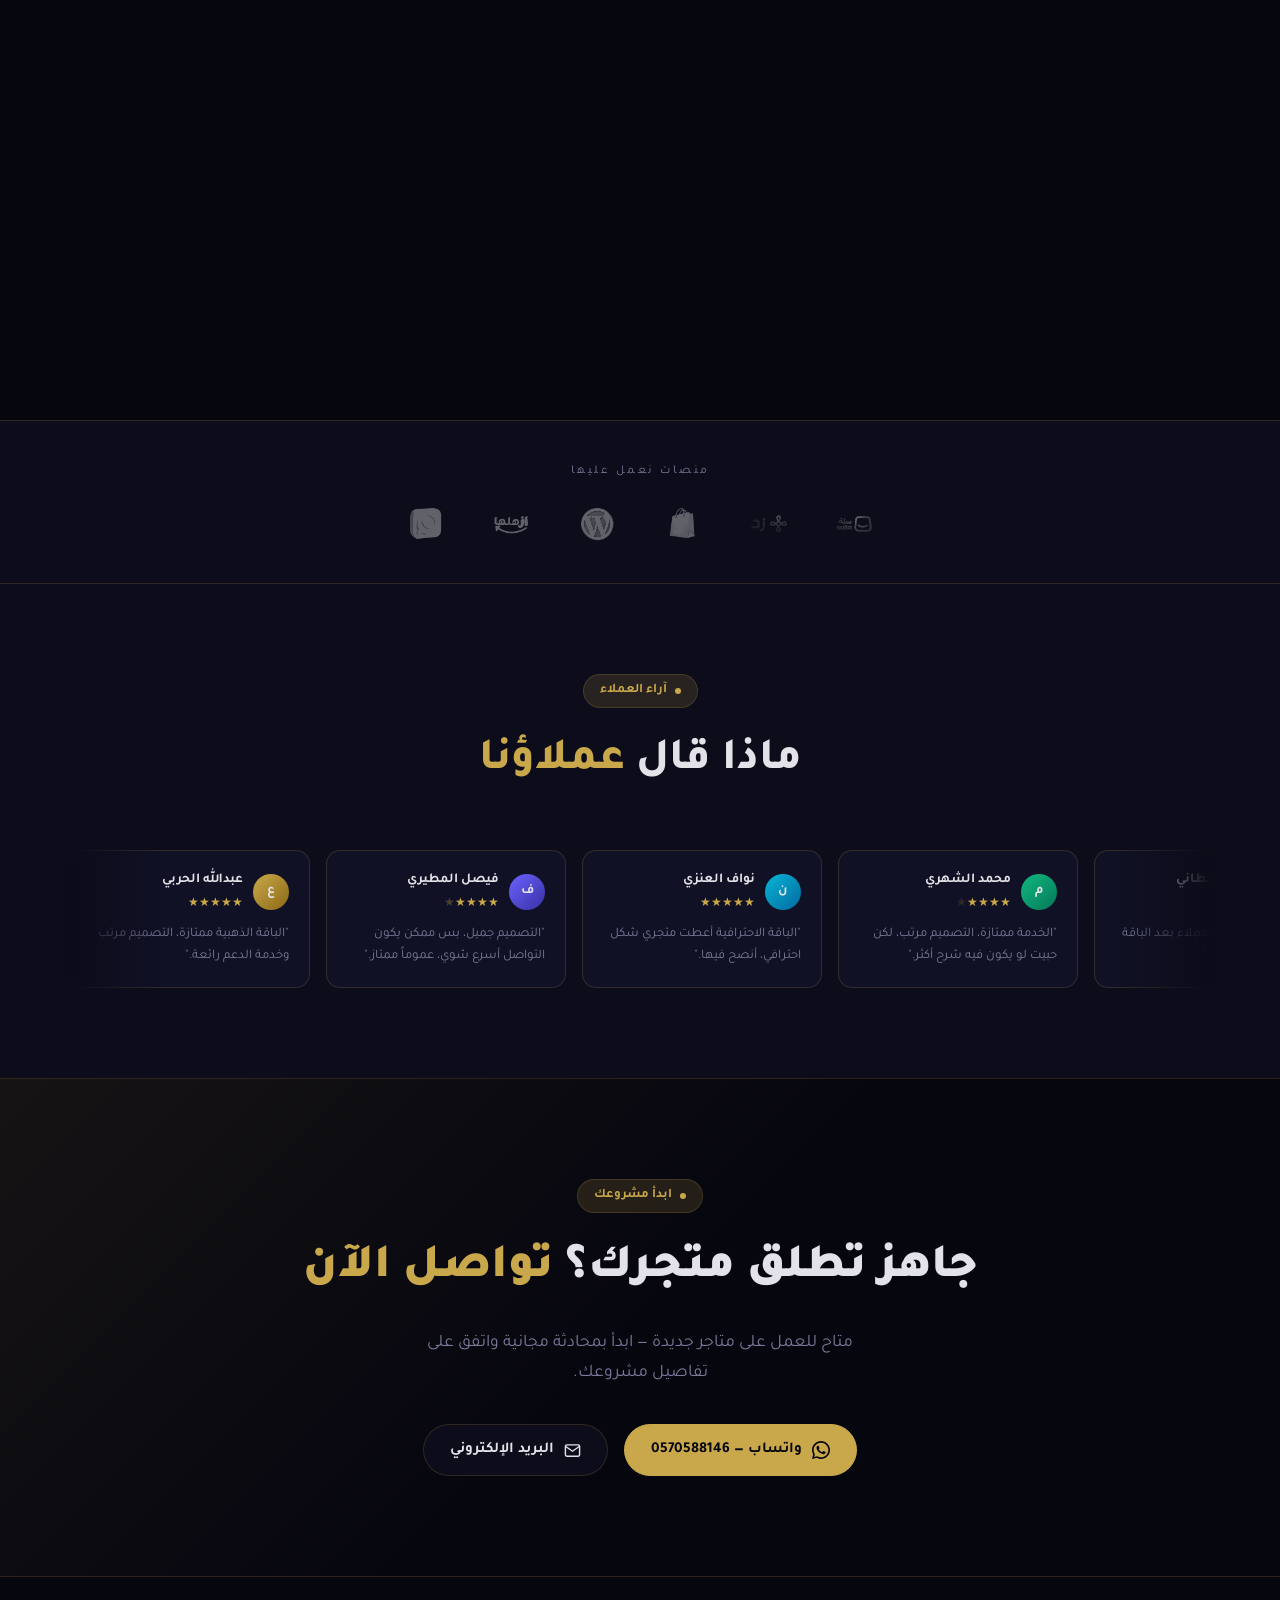
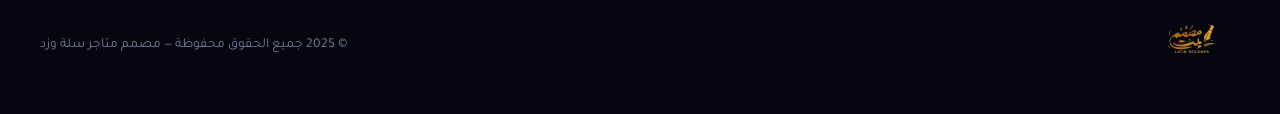
==== commit 05a37e58: "ok" ====
--- a/index.html
+++ b/index.html
@@ -2,6 +2,7 @@
 <html lang="ar" dir="rtl">
 <head>
   <meta charset="UTF-8">
+  <meta name="google-site-verification" content="9mRSRUEtPfoaY4QT5RswH6tAgAtnjIWAUFjFLMggj1o" />
   <meta name="viewport" content="width=device-width, initial-scale=1.0">
   <meta name="description" content="ليث | متخصص في تصميم متاجر سلة وزد الاحترافية">
   <title>ليث | مصمم متاجر سلة وزد</title>
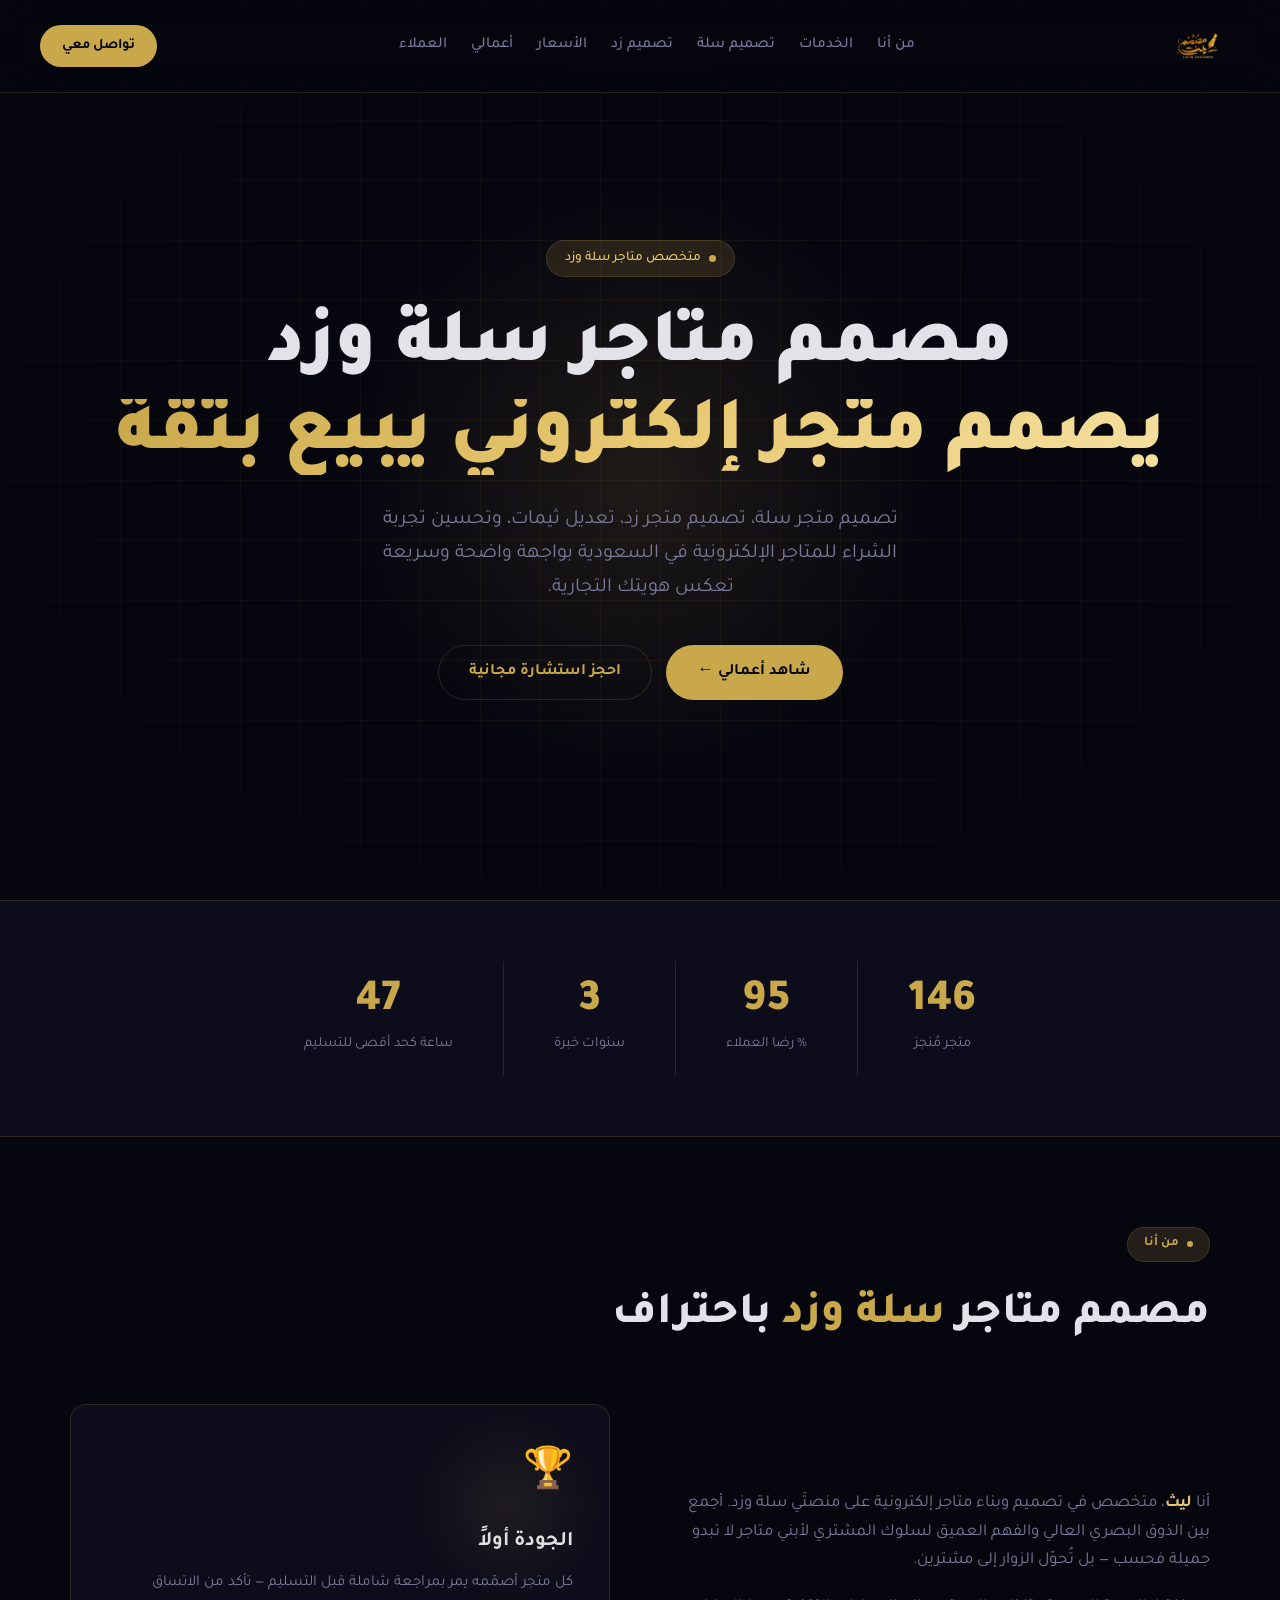
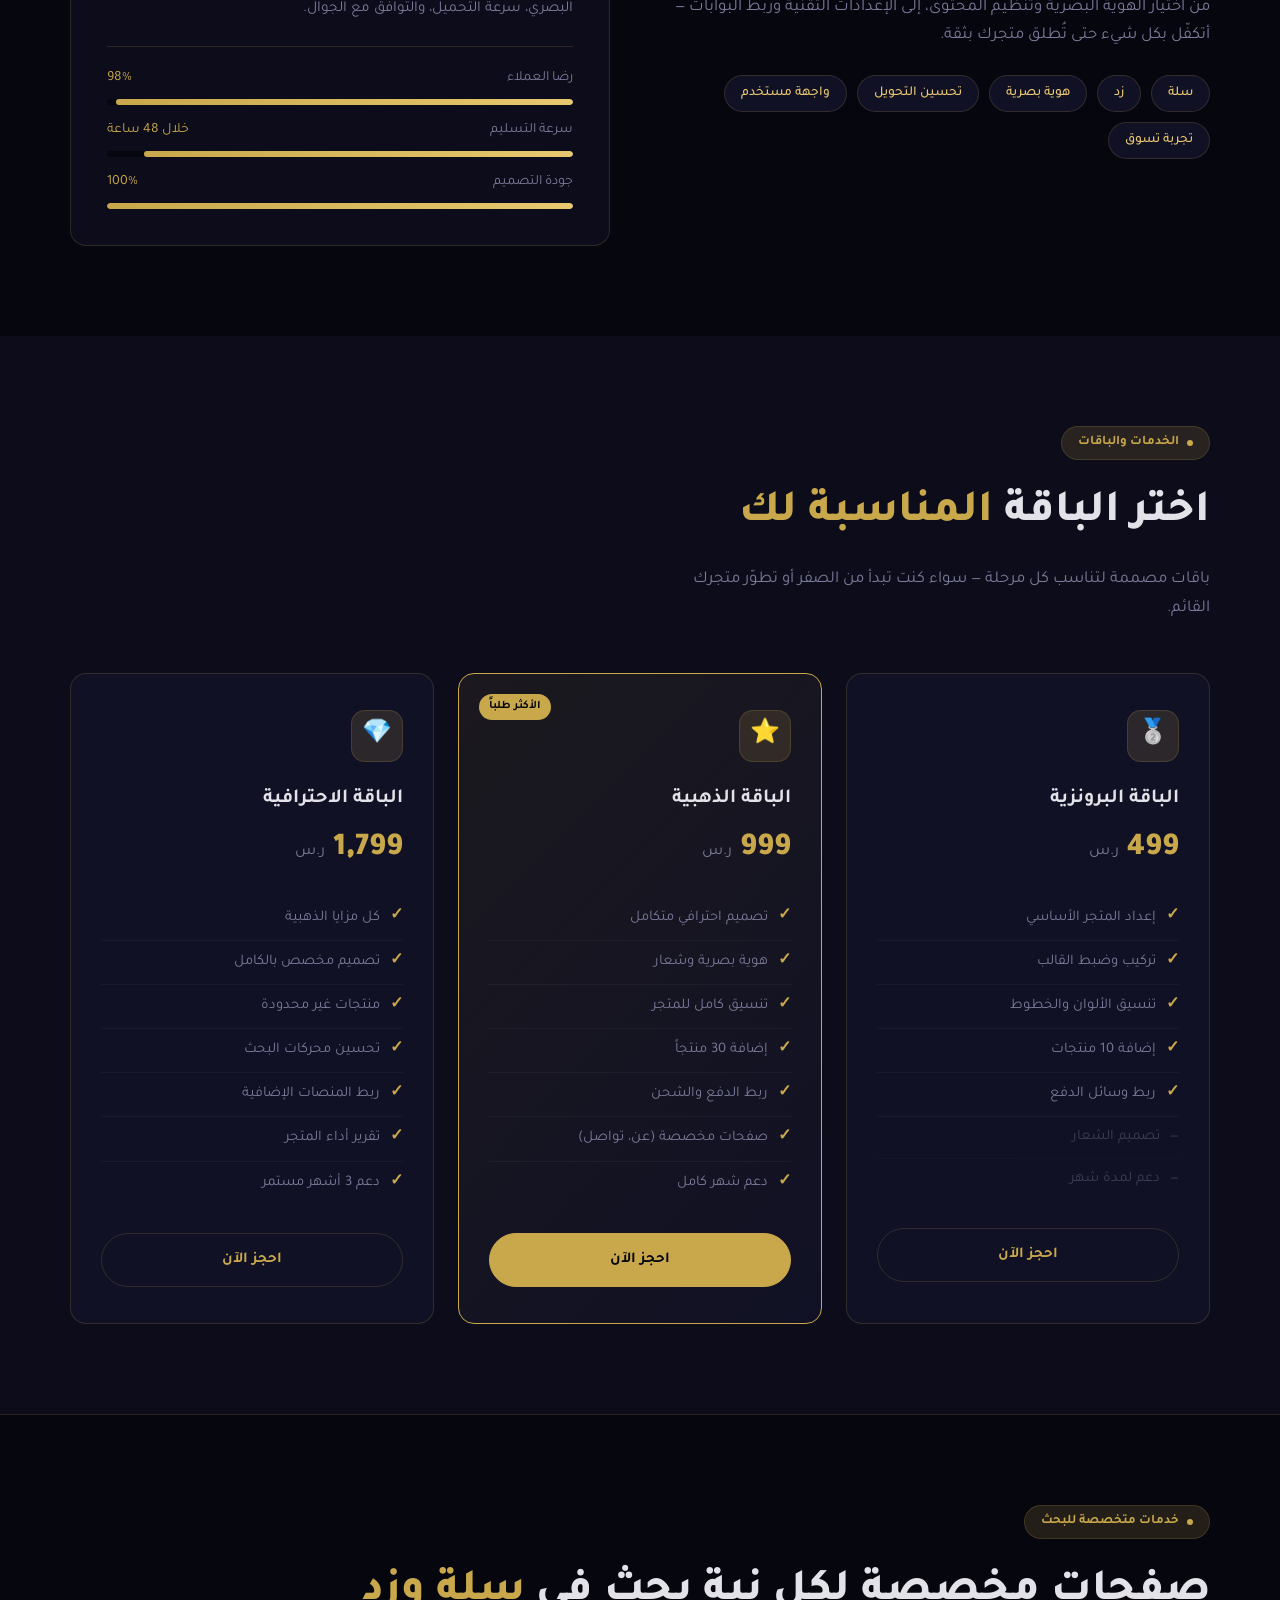
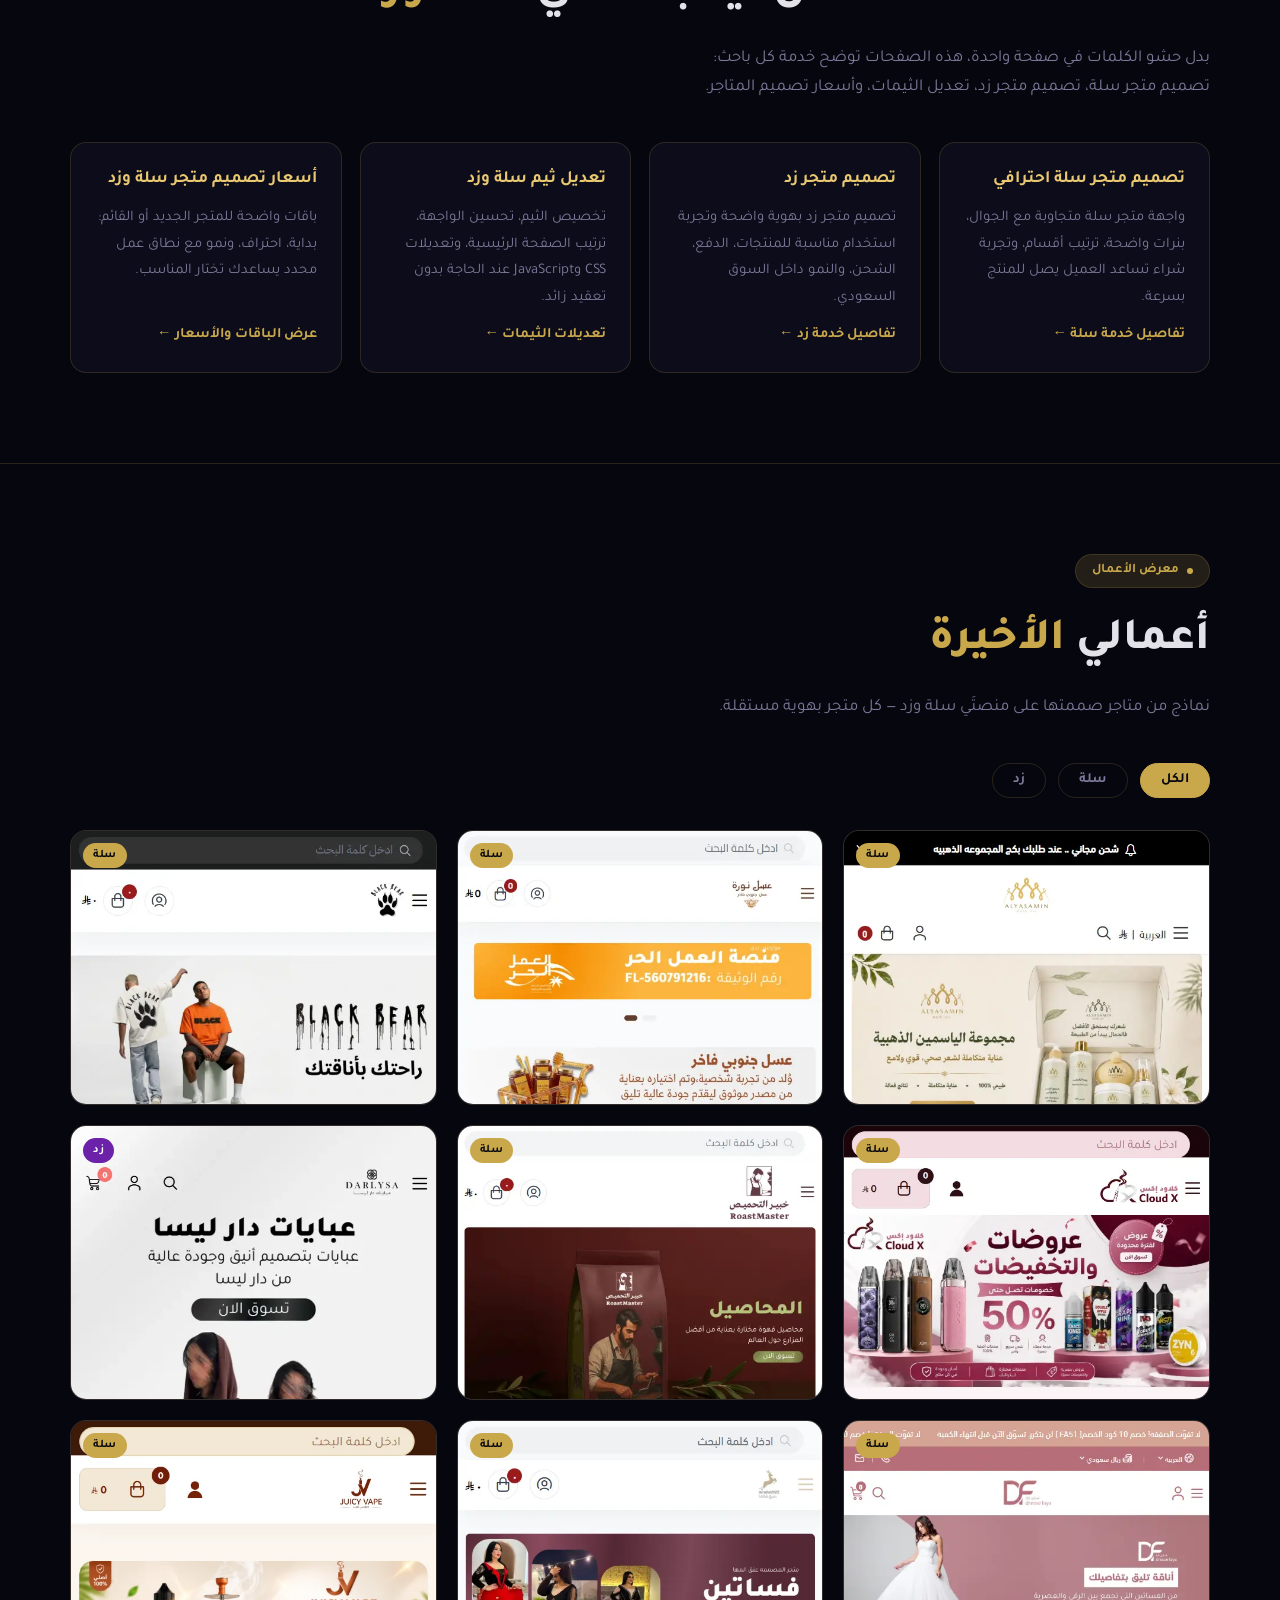
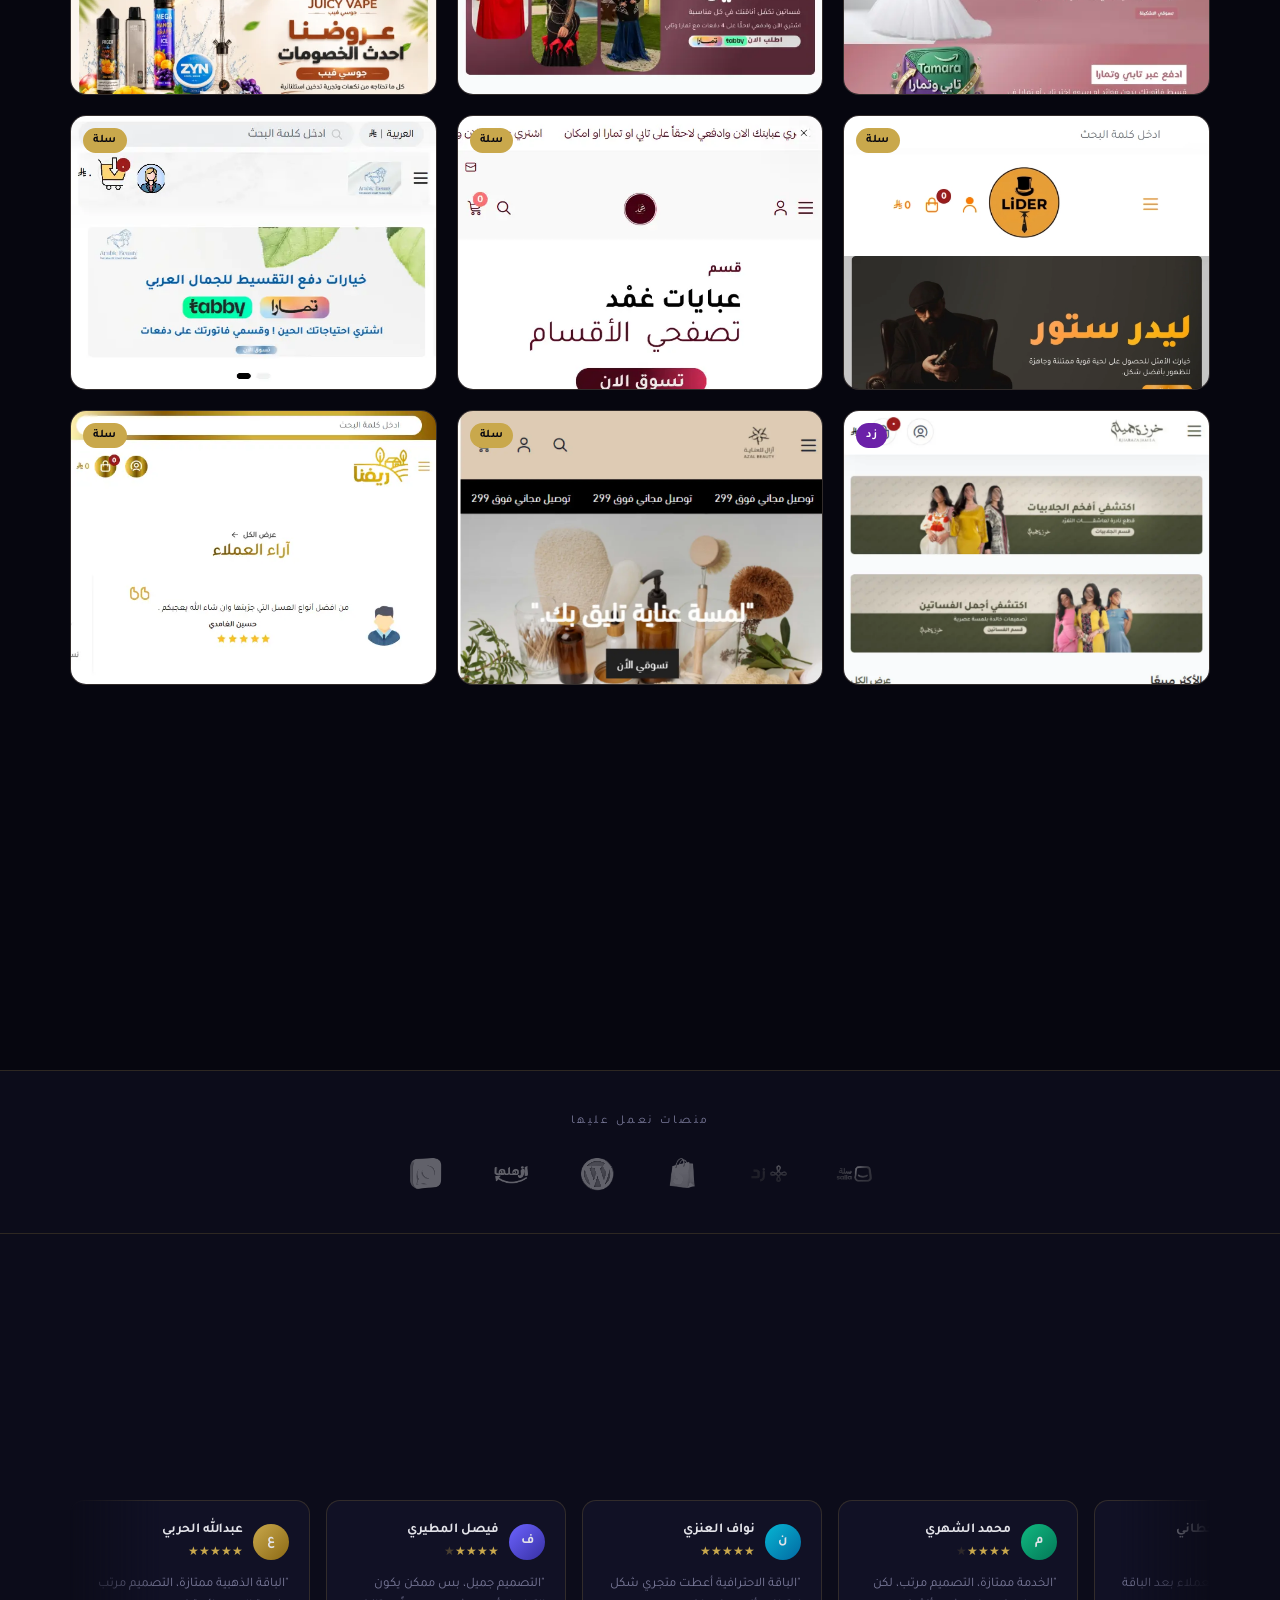
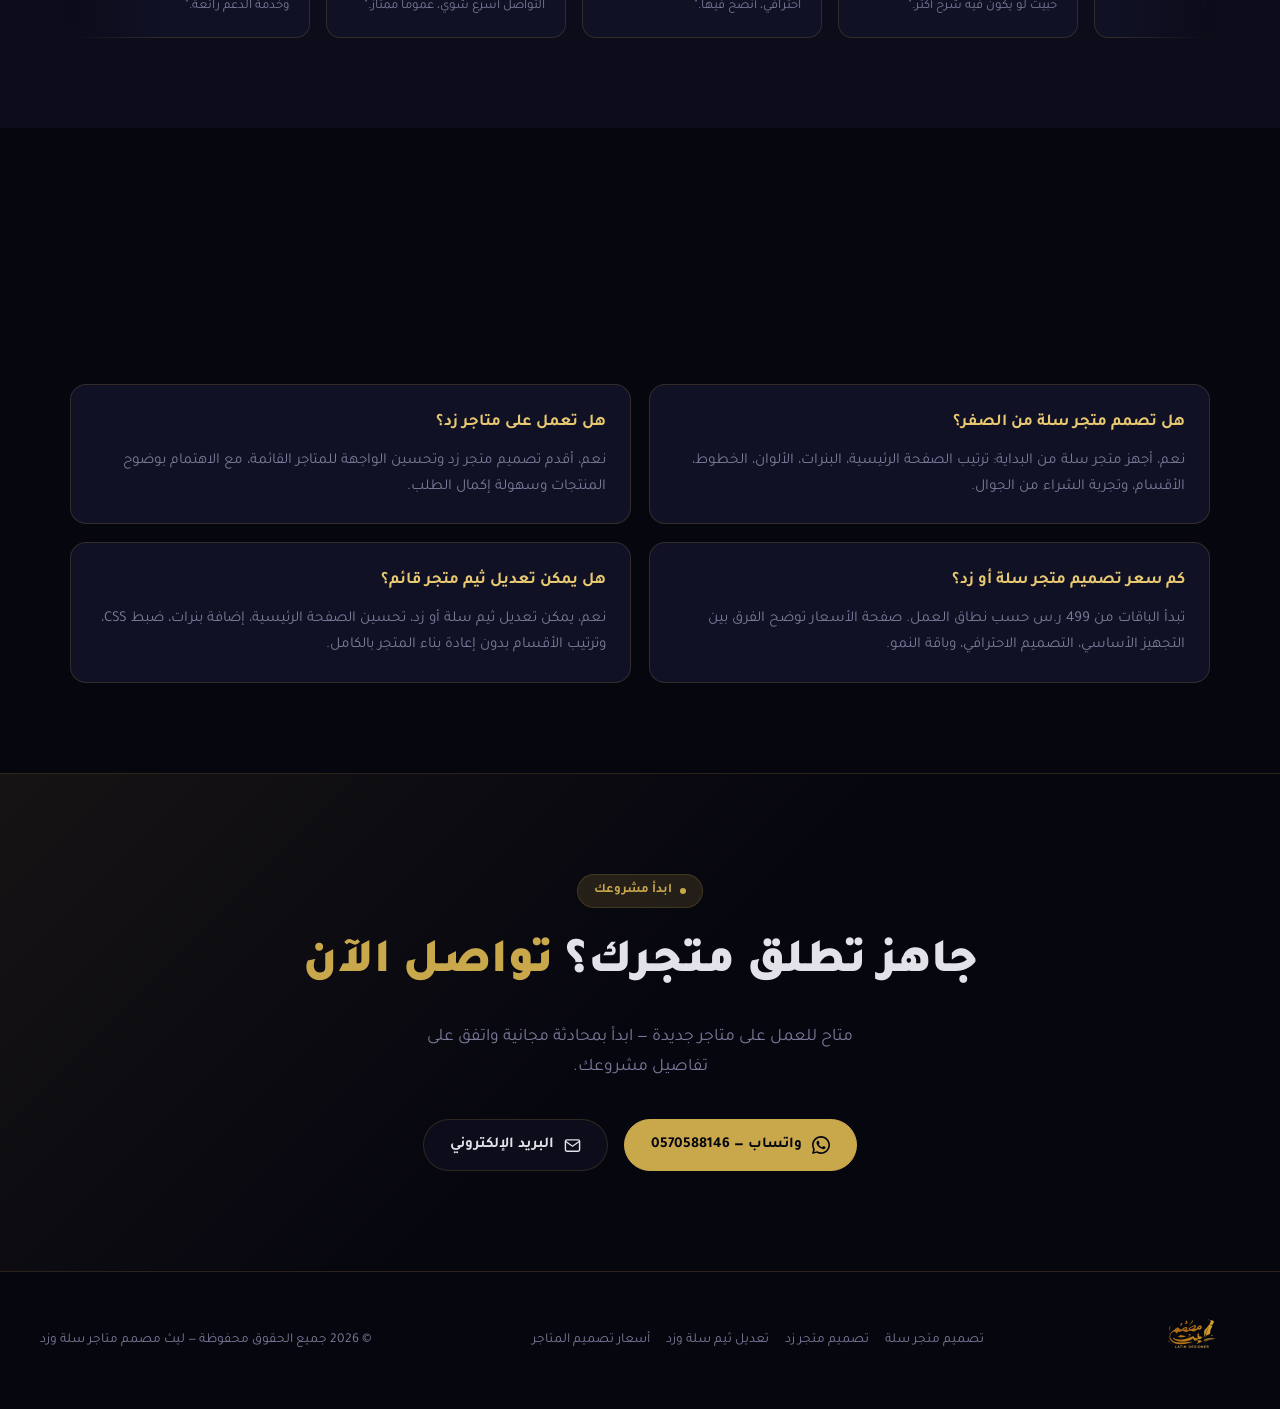
==== commit 7913a054: "سيو" ====
--- a/index.html
+++ b/index.html
@@ -1,13 +1,133 @@
 <!DOCTYPE html>
-<html lang="ar" dir="rtl">
+<html lang="ar-SA" dir="rtl">
 <head>
   <meta charset="UTF-8">
   <meta name="google-site-verification" content="9mRSRUEtPfoaY4QT5RswH6tAgAtnjIWAUFjFLMggj1o" />
   <meta name="viewport" content="width=device-width, initial-scale=1.0">
-  <meta name="description" content="ليث | متخصص في تصميم متاجر سلة وزد الاحترافية">
-  <title>ليث | مصمم متاجر سلة وزد</title>
+  <meta name="description" content="ليث مصمم متاجر سلة وزد: تصميم متجر سلة، تصميم متجر زد، تعديل الثيمات، تحسين تجربة الشراء، وباقات تجهيز المتاجر الإلكترونية في السعودية.">
+  <meta name="robots" content="index, follow, max-image-preview:large">
+  <meta name="author" content="ليث">
+  <meta name="theme-color" content="#06060F">
+  <link rel="canonical" href="https://g12ld.github.io/leith-portfolio/">
+  <title>مصمم متاجر سلة وزد | تصميم متجر سلة وزد احترافي - ليث</title>
+  <meta property="og:locale" content="ar_SA">
+  <meta property="og:type" content="website">
+  <meta property="og:site_name" content="ليث - مصمم متاجر سلة وزد">
+  <meta property="og:title" content="مصمم متاجر سلة وزد | تصميم متجر سلة وزد احترافي - ليث">
+  <meta property="og:description" content="تصميم وتطوير متاجر سلة وزد بواجهة احترافية وتجربة شراء واضحة وباقات مناسبة للمتاجر الجديدة والقائمة.">
+  <meta property="og:url" content="https://g12ld.github.io/leith-portfolio/">
+  <meta property="og:image" content="https://g12ld.github.io/leith-portfolio/images/logo-main.webp">
+  <meta name="twitter:card" content="summary_large_image">
+  <meta name="twitter:title" content="مصمم متاجر سلة وزد | ليث">
+  <meta name="twitter:description" content="تصميم متجر سلة وزد، تعديل الثيمات، وتحسين تجربة الشراء للمتاجر الإلكترونية في السعودية.">
+  <meta name="twitter:image" content="https://g12ld.github.io/leith-portfolio/images/logo-main.webp">
   <link rel="preconnect" href="https://fonts.googleapis.com">
   <link href="https://fonts.googleapis.com/css2?family=Tajawal:wght@300;400;500;700;800;900&display=swap" rel="stylesheet">
+  <script type="application/ld+json">
+  {
+    "@context": "https://schema.org",
+    "@graph": [
+      {
+        "@type": "ProfessionalService",
+        "@id": "https://g12ld.github.io/leith-portfolio/#business",
+        "name": "ليث - مصمم متاجر سلة وزد",
+        "alternateName": ["مصمم متجر سلة", "مصمم متجر زد", "تصميم متجر سلة", "تصميم متجر زد"],
+        "url": "https://g12ld.github.io/leith-portfolio/",
+        "logo": "https://g12ld.github.io/leith-portfolio/images/logo-main.webp",
+        "image": "https://g12ld.github.io/leith-portfolio/images/logo-main.webp",
+        "description": "خدمات تصميم وتطوير متاجر إلكترونية على منصات سلة وزد مع تحسين تجربة المستخدم وتجهيز المتجر للبيع.",
+        "telephone": "+966570588146",
+        "email": "mr.laith2004@gmail.com",
+        "areaServed": {
+          "@type": "Country",
+          "name": "Saudi Arabia"
+        },
+        "availableLanguage": ["Arabic"],
+        "priceRange": "499-1799 SAR",
+        "hasOfferCatalog": {
+          "@type": "OfferCatalog",
+          "name": "خدمات تصميم متاجر سلة وزد",
+          "itemListElement": [
+            {
+              "@type": "Offer",
+              "itemOffered": {
+                "@type": "Service",
+                "name": "تصميم متجر سلة",
+                "url": "https://g12ld.github.io/leith-portfolio/tasmeem-matjar-salla/"
+              }
+            },
+            {
+              "@type": "Offer",
+              "itemOffered": {
+                "@type": "Service",
+                "name": "تصميم متجر زد",
+                "url": "https://g12ld.github.io/leith-portfolio/tasmeem-matjar-zid/"
+              }
+            },
+            {
+              "@type": "Offer",
+              "itemOffered": {
+                "@type": "Service",
+                "name": "تعديل ثيم سلة وزد",
+                "url": "https://g12ld.github.io/leith-portfolio/tadeel-themes-salla-zid/"
+              }
+            }
+          ]
+        }
+      },
+      {
+        "@type": "WebSite",
+        "@id": "https://g12ld.github.io/leith-portfolio/#website",
+        "url": "https://g12ld.github.io/leith-portfolio/",
+        "name": "ليث - مصمم متاجر سلة وزد",
+        "inLanguage": "ar-SA",
+        "publisher": {
+          "@id": "https://g12ld.github.io/leith-portfolio/#business"
+        }
+      }
+    ]
+  }
+  </script>
+  <script type="application/ld+json">
+  {
+    "@context": "https://schema.org",
+    "@type": "FAQPage",
+    "mainEntity": [
+      {
+        "@type": "Question",
+        "name": "هل تصمم متجر سلة من الصفر؟",
+        "acceptedAnswer": {
+          "@type": "Answer",
+          "text": "نعم، يتم تجهيز متجر سلة من البداية: ترتيب الصفحة الرئيسية، البنرات، الألوان، الخطوط، الأقسام، وتجربة الشراء من الجوال."
+        }
+      },
+      {
+        "@type": "Question",
+        "name": "هل تعمل على متاجر زد؟",
+        "acceptedAnswer": {
+          "@type": "Answer",
+          "text": "نعم، تشمل الخدمة تصميم متجر زد وتحسين الواجهة للمتاجر القائمة مع الاهتمام بوضوح المنتجات وسهولة إكمال الطلب."
+        }
+      },
+      {
+        "@type": "Question",
+        "name": "كم سعر تصميم متجر سلة أو زد؟",
+        "acceptedAnswer": {
+          "@type": "Answer",
+          "text": "تبدأ الباقات من 499 ر.س حسب نطاق العمل، مع خيارات للتجهيز الأساسي، التصميم الاحترافي، وباقة النمو."
+        }
+      },
+      {
+        "@type": "Question",
+        "name": "هل يمكن تعديل ثيم متجر قائم؟",
+        "acceptedAnswer": {
+          "@type": "Answer",
+          "text": "نعم، يمكن تعديل ثيم سلة أو زد، تحسين الصفحة الرئيسية، إضافة بنرات، ضبط CSS، وترتيب الأقسام بدون إعادة بناء المتجر بالكامل."
+        }
+      }
+    ]
+  }
+  </script>
   <style>
     *, *::before, *::after { box-sizing: border-box; margin: 0; padding: 0; }
 
@@ -52,7 +172,7 @@
     }
     .nav-logo span { color: var(--text); }
 
-    .nav-links { display: flex; gap: 32px; list-style: none; }
+    .nav-links { display: flex; gap: 24px; list-style: none; }
     .nav-links a {
       text-decoration: none; color: var(--muted); font-weight: 500;
       font-size: .95rem; transition: color .25s; position: relative;
@@ -278,6 +398,75 @@
     }
     .service-card.featured .service-btn:hover { background: var(--gold-light); }
 
+    /* SEO service hub */
+    .seo-hub {
+      background: var(--bg);
+      border-top: 1px solid var(--border);
+      border-bottom: 1px solid var(--border);
+    }
+    .seo-hub-grid {
+      display: grid;
+      grid-template-columns: repeat(4, 1fr);
+      gap: 18px;
+      margin-top: 40px;
+    }
+    .seo-link-card {
+      display: flex;
+      flex-direction: column;
+      gap: 12px;
+      min-height: 100%;
+      padding: 24px;
+      background: var(--bg2);
+      border: 1px solid var(--border);
+      border-radius: var(--radius);
+      text-decoration: none;
+      color: var(--text);
+      transition: border-color .25s, transform .25s, background .25s;
+    }
+    .seo-link-card:hover {
+      transform: translateY(-4px);
+      border-color: var(--gold);
+      background: var(--bg3);
+    }
+    .seo-link-card h3 {
+      font-size: 1.08rem;
+      color: var(--gold-light);
+      line-height: 1.5;
+    }
+    .seo-link-card p {
+      color: var(--muted);
+      font-size: .92rem;
+      line-height: 1.8;
+    }
+    .seo-link-card span {
+      margin-top: auto;
+      color: var(--gold);
+      font-weight: 700;
+      font-size: .9rem;
+    }
+
+    .faq-grid {
+      display: grid;
+      grid-template-columns: repeat(2, 1fr);
+      gap: 18px;
+      margin-top: 40px;
+    }
+    .faq-item {
+      background: var(--bg3);
+      border: 1px solid var(--border);
+      border-radius: var(--radius);
+      padding: 24px;
+    }
+    .faq-item h3 {
+      color: var(--gold-light);
+      font-size: 1.05rem;
+      margin-bottom: 10px;
+    }
+    .faq-item p {
+      color: var(--muted);
+      font-size: .95rem;
+    }
+
     /* ── PORTFOLIO ── */
     .portfolio-filter {
       display: flex; gap: 12px; flex-wrap: wrap; margin: 40px 0 32px;
@@ -442,6 +631,19 @@
       background: var(--bg); flex-wrap: wrap; gap: 12px;
     }
     .footer-logo { font-size: 1.1rem; font-weight: 800; color: var(--gold); }
+    .footer-links {
+      display: flex;
+      gap: 16px;
+      flex-wrap: wrap;
+      justify-content: center;
+    }
+    .footer-links a {
+      color: var(--muted);
+      text-decoration: none;
+      font-size: .85rem;
+      transition: color .25s;
+    }
+    .footer-links a:hover { color: var(--gold); }
     footer p { color: var(--muted); font-size: .85rem; }
 
     /* ── ANIMATIONS ── */
@@ -459,11 +661,14 @@
       .stat { padding: 20px 28px; }
       .about-grid { grid-template-columns: 1fr; gap: 30px; }
       .services-grid { grid-template-columns: 1fr; }
+      .seo-hub-grid { grid-template-columns: repeat(2, 1fr); }
+      .faq-grid { grid-template-columns: 1fr; }
       .portfolio-grid { grid-template-columns: repeat(2,1fr); }
       footer { flex-direction: column; text-align: center; }
     }
     @media (max-width: 560px) {
       .portfolio-grid { grid-template-columns: 1fr; }
+      .seo-hub-grid { grid-template-columns: 1fr; }
       .stat { padding: 16px 18px; border-left: none; border-bottom: 1px solid var(--border); }
       .stat:last-child { border-bottom: none; }
       .stats { flex-direction: column; align-items: center; }
@@ -474,14 +679,17 @@
 
 <!-- ══════════ NAV ══════════ -->
 <nav id="nav">
-  <a href="#" class="nav-logo"><img src="images/logo-main.webp" alt="ليث" style="height:56px;width:auto;object-fit:contain;vertical-align:middle"></a>
+  <a href="./" class="nav-logo" aria-label="ليث مصمم متاجر سلة وزد"><img src="images/logo-main.webp" alt="ليث مصمم متاجر سلة وزد" style="height:56px;width:auto;object-fit:contain;vertical-align:middle"></a>
   <ul class="nav-links">
     <li><a href="#about">من أنا</a></li>
     <li><a href="#services">الخدمات</a></li>
+    <li><a href="tasmeem-matjar-salla/">تصميم سلة</a></li>
+    <li><a href="tasmeem-matjar-zid/">تصميم زد</a></li>
+    <li><a href="prices/">الأسعار</a></li>
     <li><a href="#portfolio">أعمالي</a></li>
     <li><a href="#testimonials">العملاء</a></li>
   </ul>
-  <a href="https://wa.me/966570588146" target="_blank" class="nav-cta">تواصل معي</a>
+  <a href="https://wa.me/966570588146" target="_blank" rel="noopener" class="nav-cta">تواصل معي</a>
 </nav>
 
 <!-- ══════════ HERO ══════════ -->
@@ -494,15 +702,15 @@
       متخصص متاجر سلة وزد
     </div>
     <h1 class="fade-up" style="transition-delay:.1s">
-      أحوّل متجرك إلى<br>
-      <em>تجربة تبيع بنفسها</em>
+      مصمم متاجر سلة وزد<br>
+      <em>يصمم متجر إلكتروني يبيع بثقة</em>
     </h1>
     <p class="hero-sub fade-up" style="transition-delay:.2s">
-      تصاميم متاجر إلكترونية احترافية على منصتَي سلة وزد — جاهزة للمبيعات، سريعة، وتعكس هويتك التجارية بالكامل.
+      تصميم متجر سلة، تصميم متجر زد، تعديل ثيمات، وتحسين تجربة الشراء للمتاجر الإلكترونية في السعودية بواجهة واضحة وسريعة تعكس هويتك التجارية.
     </p>
     <div class="hero-btns fade-up" style="transition-delay:.3s">
       <a href="#portfolio" class="btn-primary">شاهد أعمالي ←</a>
-      <a href="https://wa.me/966570588146" target="_blank" class="btn-outline">احجز استشارة مجانية</a>
+      <a href="https://wa.me/966570588146" target="_blank" rel="noopener" class="btn-outline">احجز استشارة مجانية</a>
     </div>
   </div>
 </section>
@@ -593,7 +801,7 @@
           <li style="opacity:.4"><span>—</span> تصميم الشعار</li>
           <li style="opacity:.4"><span>—</span> دعم لمدة شهر</li>
         </ul>
-        <a href="https://wa.me/966570588146" target="_blank" class="service-btn">احجز الآن</a>
+        <a href="https://wa.me/966570588146" target="_blank" rel="noopener" class="service-btn">احجز الآن</a>
       </div>
 
       <div class="service-card featured fade-up" style="transition-delay:.1s">
@@ -610,7 +818,7 @@
           <li><span class="check">✓</span> صفحات مخصصة (عن، تواصل)</li>
           <li><span class="check">✓</span> دعم شهر كامل</li>
         </ul>
-        <a href="https://wa.me/966570588146" target="_blank" class="service-btn">احجز الآن</a>
+        <a href="https://wa.me/966570588146" target="_blank" rel="noopener" class="service-btn">احجز الآن</a>
       </div>
 
       <div class="service-card fade-up" style="transition-delay:.2s">
@@ -626,9 +834,41 @@
           <li><span class="check">✓</span> تقرير أداء المتجر</li>
           <li><span class="check">✓</span> دعم 3 أشهر مستمر</li>
         </ul>
-        <a href="https://wa.me/966570588146" target="_blank" class="service-btn">احجز الآن</a>
-      </div>
-
+        <a href="https://wa.me/966570588146" target="_blank" rel="noopener" class="service-btn">احجز الآن</a>
+      </div>
+
+    </div>
+  </div>
+</section>
+
+<section id="seo-services" class="seo-hub">
+  <div class="container">
+    <div class="sec-tag fade-up"><span class="sec-tag-dot"></span>خدمات متخصصة للبحث</div>
+    <h2 class="sec-title fade-up">صفحات مخصصة لكل نية بحث في <span>سلة وزد</span></h2>
+    <p class="sec-sub fade-up">
+      بدل حشو الكلمات في صفحة واحدة، هذه الصفحات توضح خدمة كل باحث: تصميم متجر سلة، تصميم متجر زد، تعديل الثيمات، وأسعار تصميم المتاجر.
+    </p>
+    <div class="seo-hub-grid">
+      <a href="tasmeem-matjar-salla/" class="seo-link-card fade-up">
+        <h3>تصميم متجر سلة احترافي</h3>
+        <p>واجهة متجر سلة متجاوبة مع الجوال، بنرات واضحة، ترتيب أقسام، وتجربة شراء تساعد العميل يصل للمنتج بسرعة.</p>
+        <span>تفاصيل خدمة سلة ←</span>
+      </a>
+      <a href="tasmeem-matjar-zid/" class="seo-link-card fade-up" style="transition-delay:.08s">
+        <h3>تصميم متجر زد</h3>
+        <p>تصميم متجر زد بهوية واضحة وتجربة استخدام مناسبة للمنتجات، الدفع، الشحن، والنمو داخل السوق السعودي.</p>
+        <span>تفاصيل خدمة زد ←</span>
+      </a>
+      <a href="tadeel-themes-salla-zid/" class="seo-link-card fade-up" style="transition-delay:.16s">
+        <h3>تعديل ثيم سلة وزد</h3>
+        <p>تخصيص الثيم، تحسين الواجهة، ترتيب الصفحة الرئيسية، وتعديلات CSS وJavaScript عند الحاجة بدون تعقيد زائد.</p>
+        <span>تعديلات الثيمات ←</span>
+      </a>
+      <a href="prices/" class="seo-link-card fade-up" style="transition-delay:.24s">
+        <h3>أسعار تصميم متجر سلة وزد</h3>
+        <p>باقات واضحة للمتجر الجديد أو القائم: بداية، احتراف، ونمو مع نطاق عمل محدد يساعدك تختار المناسب.</p>
+        <span>عرض الباقات والأسعار ←</span>
+      </a>
     </div>
   </div>
 </section>
@@ -650,7 +890,7 @@
 
       <!-- 1: متجر الياسمين -->
       <div class="portfolio-card fade-up" data-cat="salla">
-        <img src="images/alyasaminoil_tawsaa_.webp" alt="متجر الياسمين" class="portfolio-img">
+        <img src="images/alyasaminoil_tawsaa_.webp" alt="تصميم واجهة متجر الياسمين على منصة سلة" loading="lazy" class="portfolio-img">
         <span class="mock-platform" style="background:#C9A84C;color:#06060F">سلة</span>
         <div class="portfolio-overlay">
           <h3>متجر الياسمين</h3>
@@ -661,7 +901,7 @@
 
       <!-- 2: عسل نورة -->
       <div class="portfolio-card fade-up" data-cat="salla" style="transition-delay:.1s">
-        <img src="images/asl_noura_plus.webp" alt="عسل نورة" class="portfolio-img">
+        <img src="images/asl_noura_plus.webp" alt="تصميم متجر عسل نورة على منصة سلة" loading="lazy" class="portfolio-img">
         <span class="mock-platform" style="background:#C9A84C;color:#06060F">سلة</span>
         <div class="portfolio-overlay">
           <h3>عسل نورة</h3>
@@ -672,7 +912,7 @@
 
       <!-- 3: Black Bear -->
       <div class="portfolio-card fade-up" data-cat="salla" style="transition-delay:.2s">
-        <img src="images/black-bear-salla-pro.webp" alt="Black Bear" class="portfolio-img">
+        <img src="images/black-bear-salla-pro.webp" alt="تصميم متجر أزياء Black Bear على منصة سلة" loading="lazy" class="portfolio-img">
         <span class="mock-platform" style="background:#C9A84C;color:#06060F">سلة</span>
         <div class="portfolio-overlay">
           <h3>Black Bear</h3>
@@ -683,7 +923,7 @@
 
       <!-- 4: متجر الفيب -->
       <div class="portfolio-card fade-up" data-cat="salla">
-        <img src="images/cloud-xsa.webp" alt="متجر الفيب" class="portfolio-img">
+        <img src="images/cloud-xsa.webp" alt="تصميم متجر إلكتروني للفيب على منصة سلة" loading="lazy" class="portfolio-img">
         <span class="mock-platform" style="background:#C9A84C;color:#06060F">سلة</span>
         <div class="portfolio-overlay">
           <h3>متجر الفيب</h3>
@@ -694,7 +934,7 @@
 
       <!-- 5: قهوة ماستر -->
       <div class="portfolio-card fade-up" data-cat="salla" style="transition-delay:.1s">
-        <img src="images/coffepro.webp" alt="قهوة ماستر" class="portfolio-img">
+        <img src="images/coffepro.webp" alt="تصميم متجر قهوة إلكتروني على منصة سلة" loading="lazy" class="portfolio-img">
         <span class="mock-platform" style="background:#C9A84C;color:#06060F">سلة</span>
         <div class="portfolio-overlay">
           <h3>قهوة ماستر</h3>
@@ -705,7 +945,7 @@
 
       <!-- 6: دار لويسا -->
       <div class="portfolio-card fade-up" data-cat="zid" style="transition-delay:.2s">
-        <img src="images/darlisa_pro.webp" alt="عبايات دار لويسا" class="portfolio-img">
+        <img src="images/darlisa_pro.webp" alt="تصميم متجر عبايات دار لويسا على منصة زد" loading="lazy" class="portfolio-img">
         <span class="mock-platform" style="background:#6B21A8;color:#fff">زد</span>
         <div class="portfolio-overlay">
           <h3>عبايات دار لويسا</h3>
@@ -716,7 +956,7 @@
 
       <!-- 7: DF -->
       <div class="portfolio-card fade-up" data-cat="salla">
-        <img src="images/dressefaya_pro.webp" alt="DF" class="portfolio-img">
+        <img src="images/dressefaya_pro.webp" alt="تصميم متجر أزياء DF Fashion على منصة سلة" loading="lazy" class="portfolio-img">
         <span class="mock-platform" style="background:#C9A84C;color:#06060F">سلة</span>
         <div class="portfolio-overlay">
           <h3>DF Fashion</h3>
@@ -727,7 +967,7 @@
 
       <!-- 8: بوتيك عنق المها -->
       <div class="portfolio-card fade-up" data-cat="salla" style="transition-delay:.1s">
-        <img src="images/fstinplus.webp" alt="بوتيك عنق المها" class="portfolio-img">
+        <img src="images/fstinplus.webp" alt="تصميم متجر فساتين وعبايات على منصة سلة" loading="lazy" class="portfolio-img">
         <span class="mock-platform" style="background:#C9A84C;color:#06060F">سلة</span>
         <div class="portfolio-overlay">
           <h3>بوتيك عنق المها</h3>
@@ -738,7 +978,7 @@
 
       <!-- 9: متجر الشيشة -->
       <div class="portfolio-card fade-up" data-cat="salla" style="transition-delay:.2s">
-        <img src="images/juicyvapesa.webp" alt="متجر الشيشة والأركيلة" class="portfolio-img">
+        <img src="images/juicyvapesa.webp" alt="تصميم متجر شيشة وأركيلة على منصة سلة" loading="lazy" class="portfolio-img">
         <span class="mock-platform" style="background:#C9A84C;color:#06060F">سلة</span>
         <div class="portfolio-overlay">
           <h3>متجر الشيشة</h3>
@@ -749,7 +989,7 @@
 
       <!-- 10: لیدر ستور -->
       <div class="portfolio-card fade-up" data-cat="salla">
-        <img src="images/leder.webp" alt="لیدر ستور" class="portfolio-img">
+        <img src="images/leder.webp" alt="تصميم متجر عناية للرجال على منصة سلة" loading="lazy" class="portfolio-img">
         <span class="mock-platform" style="background:#C9A84C;color:#06060F">سلة</span>
         <div class="portfolio-overlay">
           <h3>LiDER Store</h3>
@@ -760,7 +1000,7 @@
 
       <!-- 11: خزنة جهيلة -->
       <div class="portfolio-card fade-up" data-cat="salla" style="transition-delay:.1s">
-        <img src="images/mtger_abk1.webp" alt="خزنة جهيلة" class="portfolio-img">
+        <img src="images/mtger_abk1.webp" alt="تصميم متجر جلابيات وفساتين على منصة سلة" loading="lazy" class="portfolio-img">
         <span class="mock-platform" style="background:#C9A84C;color:#06060F">سلة</span>
         <div class="portfolio-overlay">
           <h3>خزنة جهيلة</h3>
@@ -771,7 +1011,7 @@
 
       <!-- 12: أزال بيوتي -->
       <div class="portfolio-card fade-up" data-cat="salla" style="transition-delay:.2s">
-        <img src="images/mtger_anaia3.webp" alt="أزال بيوتي" class="portfolio-img">
+        <img src="images/mtger_anaia3.webp" alt="تصميم متجر تجهيزات صالونات وتجميل على منصة سلة" loading="lazy" class="portfolio-img">
         <span class="mock-platform" style="background:#C9A84C;color:#06060F">سلة</span>
         <div class="portfolio-overlay">
           <h3>أزال بيوتي</h3>
@@ -782,7 +1022,7 @@
 
       <!-- 13: عبايات غنف -->
       <div class="portfolio-card fade-up" data-cat="zid">
-        <img src="images/matger_abaia4.webp" alt="عبايات غنف" class="portfolio-img">
+        <img src="images/matger_abaia4.webp" alt="تصميم متجر عبايات على منصة زد" loading="lazy" class="portfolio-img">
         <span class="mock-platform" style="background:#6B21A8;color:#fff">زد</span>
         <div class="portfolio-overlay">
           <h3>عبايات غنف</h3>
@@ -793,7 +1033,7 @@
 
       <!-- 14: الجمال العربي -->
       <div class="portfolio-card fade-up" data-cat="salla" style="transition-delay:.1s">
-        <img src="images/matgeranaia_2bni.webp" alt="الجمال العربي" class="portfolio-img">
+        <img src="images/matgeranaia_2bni.webp" alt="تصميم متجر مستحضرات تجميل على منصة سلة" loading="lazy" class="portfolio-img">
         <span class="mock-platform" style="background:#C9A84C;color:#06060F">سلة</span>
         <div class="portfolio-overlay">
           <h3>الجمال العربي</h3>
@@ -804,7 +1044,7 @@
 
       <!-- 15: أدم -->
       <div class="portfolio-card fade-up" data-cat="salla" style="transition-delay:.2s">
-        <img src="images/rivna.webp" alt="أدم للعسل" class="portfolio-img">
+        <img src="images/rivna.webp" alt="تصميم متجر عسل إلكتروني على منصة سلة" loading="lazy" class="portfolio-img">
         <span class="mock-platform" style="background:#C9A84C;color:#06060F">سلة</span>
         <div class="portfolio-overlay">
           <h3>أدم للعسل</h3>
@@ -815,7 +1055,7 @@
 
       <!-- 16: شبوسة البلد -->
       <div class="portfolio-card fade-up" data-cat="salla">
-        <img src="images/sanbosaalbalad_pro.webp" alt="شبوسة البلد" class="portfolio-img">
+        <img src="images/sanbosaalbalad_pro.webp" alt="تصميم متجر أطعمة ومفرزنات على منصة سلة" loading="lazy" class="portfolio-img">
         <span class="mock-platform" style="background:#C9A84C;color:#06060F">سلة</span>
         <div class="portfolio-overlay">
           <h3>شبوسة البلد</h3>
@@ -826,7 +1066,7 @@
 
       <!-- 17: بيت العود -->
       <div class="portfolio-card fade-up" data-cat="salla" style="transition-delay:.1s">
-        <img src="images/sarok_salla.webp" alt="بيت العود" class="portfolio-img">
+        <img src="images/sarok_salla.webp" alt="تصميم متجر عود وبخور على منصة سلة" loading="lazy" class="portfolio-img">
         <span class="mock-platform" style="background:#C9A84C;color:#06060F">سلة</span>
         <div class="portfolio-overlay">
           <h3>بيت العود</h3>
@@ -837,7 +1077,7 @@
 
       <!-- 18: عود العطارين -->
       <div class="portfolio-card fade-up" data-cat="salla" style="transition-delay:.2s">
-        <img src="images/swartyp_zid.webp" alt="عود العطارين" class="portfolio-img">
+        <img src="images/swartyp_zid.webp" alt="تصميم متجر عود ومسك على منصة سلة" loading="lazy" class="portfolio-img">
         <span class="mock-platform" style="background:#C9A84C;color:#06060F">سلة</span>
         <div class="portfolio-overlay">
           <h3>عود العطارين</h3>
@@ -855,12 +1095,12 @@
   <div class="container">
     <p class="platforms-label">منصات نعمل عليها</p>
     <div class="platforms-logos">
-      <img src="images/salla.webp" alt="سلة" class="platform-logo">
-      <img src="images/zid.webp" alt="زد" class="platform-logo">
-      <img src="images/shopify.webp" alt="Shopify" class="platform-logo">
-      <img src="images/wordpress.webp" alt="WordPress" class="platform-logo">
-      <img src="images/logo.webp" alt="إزهلها" class="platform-logo">
-      <img src="images/whatsapp.webp" alt="WhatsApp" class="platform-logo">
+      <img src="images/salla.webp" alt="تصميم متاجر منصة سلة" loading="lazy" class="platform-logo">
+      <img src="images/zid.webp" alt="تصميم متاجر منصة زد" loading="lazy" class="platform-logo">
+      <img src="images/shopify.webp" alt="تصميم متاجر Shopify" loading="lazy" class="platform-logo">
+      <img src="images/wordpress.webp" alt="تصميم مواقع ومتاجر WordPress" loading="lazy" class="platform-logo">
+      <img src="images/logo.webp" alt="شعار إزهلها" loading="lazy" class="platform-logo">
+      <img src="images/whatsapp.webp" alt="التواصل عبر واتساب" loading="lazy" class="platform-logo">
     </div>
   </div>
 </div>
@@ -986,6 +1226,31 @@
   </div>
 </section>
 
+<section id="faq">
+  <div class="container">
+    <div class="sec-tag fade-up"><span class="sec-tag-dot"></span>أسئلة شائعة</div>
+    <h2 class="sec-title fade-up">أسئلة يبحث عنها أصحاب متاجر <span>سلة وزد</span></h2>
+    <div class="faq-grid">
+      <div class="faq-item fade-up">
+        <h3>هل تصمم متجر سلة من الصفر؟</h3>
+        <p>نعم، أجهز متجر سلة من البداية: ترتيب الصفحة الرئيسية، البنرات، الألوان، الخطوط، الأقسام، وتجربة الشراء من الجوال.</p>
+      </div>
+      <div class="faq-item fade-up" style="transition-delay:.08s">
+        <h3>هل تعمل على متاجر زد؟</h3>
+        <p>نعم، أقدم تصميم متجر زد وتحسين الواجهة للمتاجر القائمة، مع الاهتمام بوضوح المنتجات وسهولة إكمال الطلب.</p>
+      </div>
+      <div class="faq-item fade-up" style="transition-delay:.16s">
+        <h3>كم سعر تصميم متجر سلة أو زد؟</h3>
+        <p>تبدأ الباقات من 499 ر.س حسب نطاق العمل. صفحة الأسعار توضح الفرق بين التجهيز الأساسي، التصميم الاحترافي، وباقة النمو.</p>
+      </div>
+      <div class="faq-item fade-up" style="transition-delay:.24s">
+        <h3>هل يمكن تعديل ثيم متجر قائم؟</h3>
+        <p>نعم، يمكن تعديل ثيم سلة أو زد، تحسين الصفحة الرئيسية، إضافة بنرات، ضبط CSS، وترتيب الأقسام بدون إعادة بناء المتجر بالكامل.</p>
+      </div>
+    </div>
+  </div>
+</section>
+
 <!-- ══════════ CTA / CONTACT ══════════ -->
 <section id="contact" class="cta-section">
   <div class="container">
@@ -993,7 +1258,7 @@
     <h2 class="fade-up">جاهز تطلق متجرك؟ <span style="color:var(--gold)">تواصل الآن</span></h2>
     <p class="fade-up" style="margin:0 auto 36px">متاح للعمل على متاجر جديدة — ابدأ بمحادثة مجانية واتفق على تفاصيل مشروعك.</p>
     <div class="contact-links fade-up">
-      <a href="https://wa.me/966570588146" target="_blank" class="contact-link wa">
+      <a href="https://wa.me/966570588146" target="_blank" rel="noopener" class="contact-link wa">
         <svg width="18" height="18" viewBox="0 0 24 24" fill="currentColor"><path d="M17.472 14.382c-.297-.149-1.758-.867-2.03-.967-.273-.099-.471-.148-.67.15-.197.297-.767.966-.94 1.164-.173.199-.347.223-.644.075-.297-.15-1.255-.463-2.39-1.475-.883-.788-1.48-1.761-1.653-2.059-.173-.297-.018-.458.13-.606.134-.133.298-.347.446-.52.149-.174.198-.298.298-.497.099-.198.05-.371-.025-.52-.075-.149-.669-1.612-.916-2.207-.242-.579-.487-.5-.669-.51-.173-.008-.371-.01-.57-.01-.198 0-.52.074-.792.372-.272.297-1.04 1.016-1.04 2.479 0 1.462 1.065 2.875 1.213 3.074.149.198 2.096 3.2 5.077 4.487.709.306 1.262.489 1.694.625.712.227 1.36.195 1.871.118.571-.085 1.758-.719 2.006-1.413.248-.694.248-1.289.173-1.413-.074-.124-.272-.198-.57-.347z"/><path d="M12 0C5.373 0 0 5.373 0 12c0 2.115.549 4.099 1.51 5.828L0 24l6.335-1.661A11.945 11.945 0 0012 24c6.627 0 12-5.373 12-12S18.627 0 12 0zm0 21.818a9.816 9.816 0 01-5.006-1.366l-.357-.214-3.764.987.987-3.677-.234-.379A9.818 9.818 0 012.182 12C2.182 6.579 6.579 2.182 12 2.182S21.818 6.579 21.818 12 17.421 21.818 12 21.818z"/></svg>
         واتساب — 0570588146
       </a>
@@ -1007,8 +1272,14 @@
 
 <!-- ══════════ FOOTER ══════════ -->
 <footer>
-  <div class="footer-logo"><img src="images/logo-main.webp" alt="ليث" style="height:64px;width:auto;object-fit:contain;opacity:.9"></div>
-  <p>© 2025 جميع الحقوق محفوظة — مصمم متاجر سلة وزد</p>
+  <div class="footer-logo"><img src="images/logo-main.webp" alt="ليث مصمم متاجر سلة وزد" loading="lazy" style="height:64px;width:auto;object-fit:contain;opacity:.9"></div>
+  <div class="footer-links" aria-label="روابط خدمات تصميم المتاجر">
+    <a href="tasmeem-matjar-salla/">تصميم متجر سلة</a>
+    <a href="tasmeem-matjar-zid/">تصميم متجر زد</a>
+    <a href="tadeel-themes-salla-zid/">تعديل ثيم سلة وزد</a>
+    <a href="prices/">أسعار تصميم المتاجر</a>
+  </div>
+  <p>© 2026 جميع الحقوق محفوظة — ليث مصمم متاجر سلة وزد</p>
 </footer>
 
 <script>
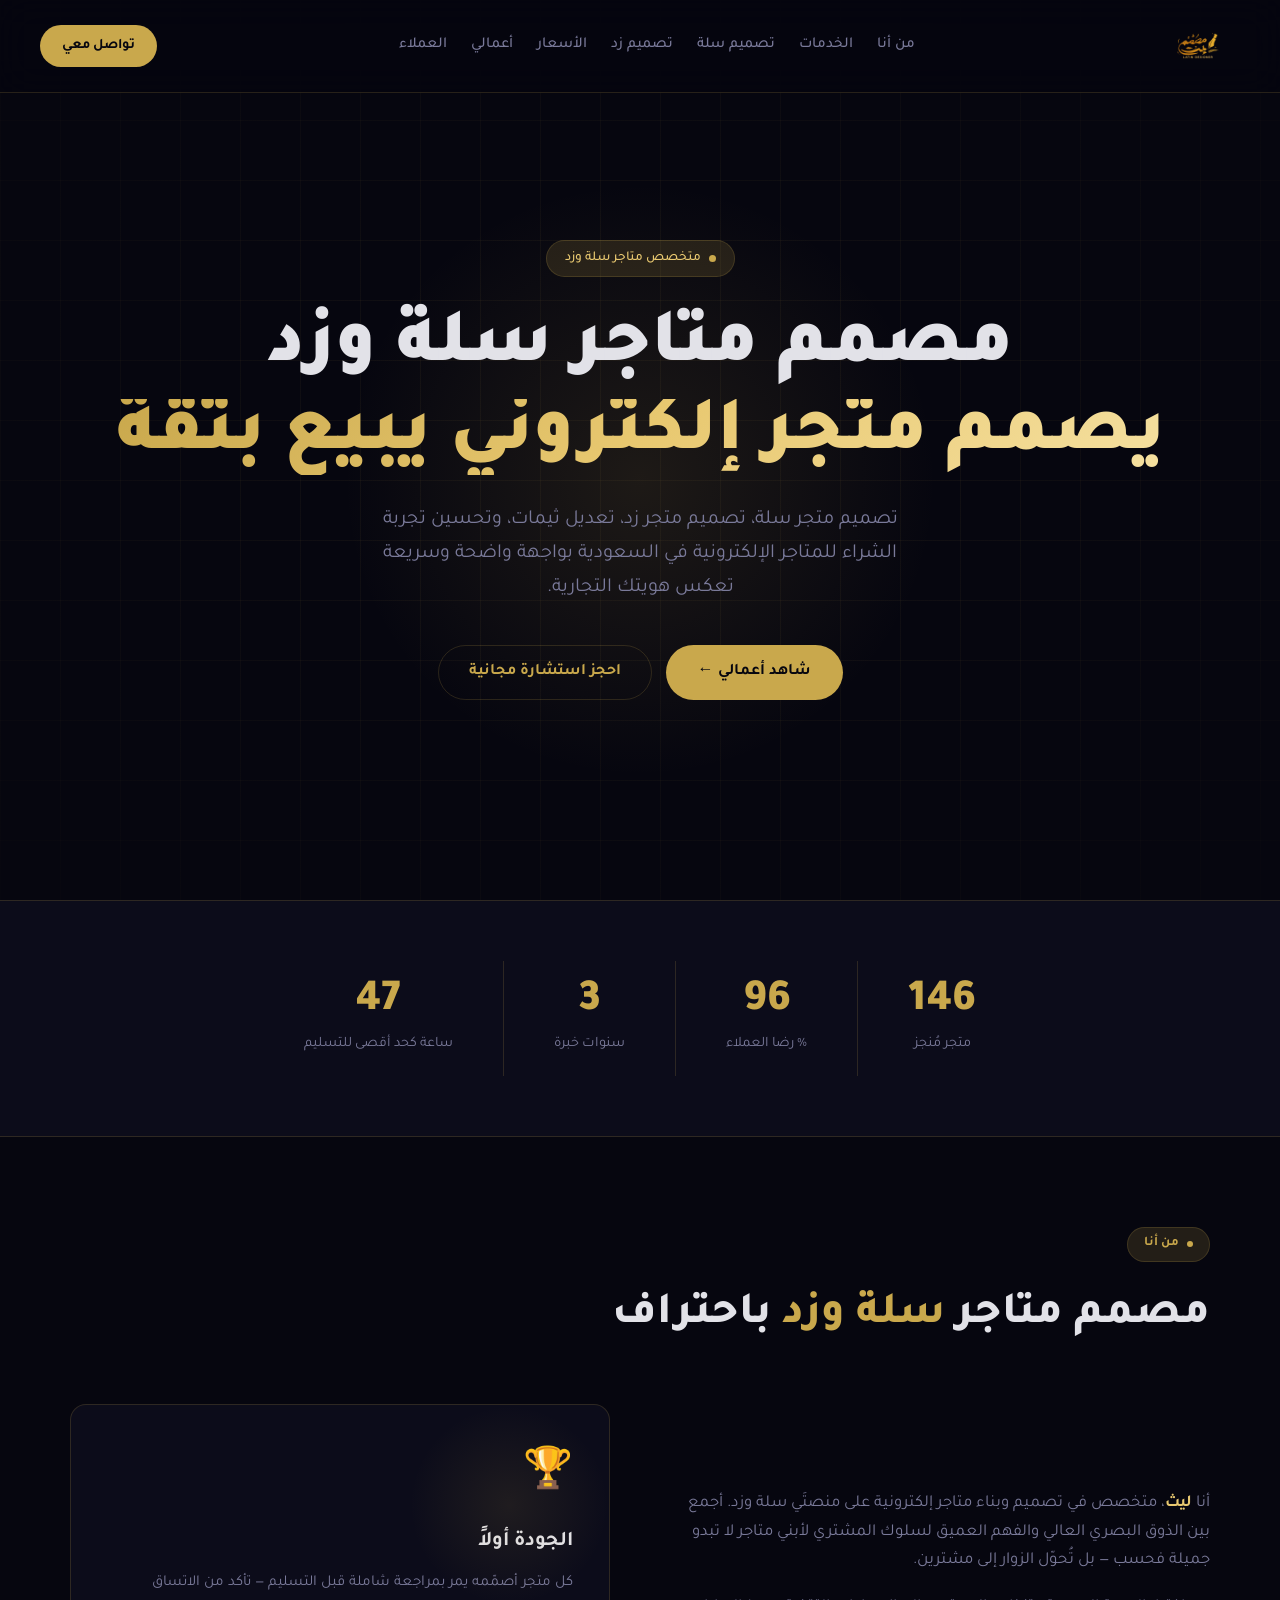
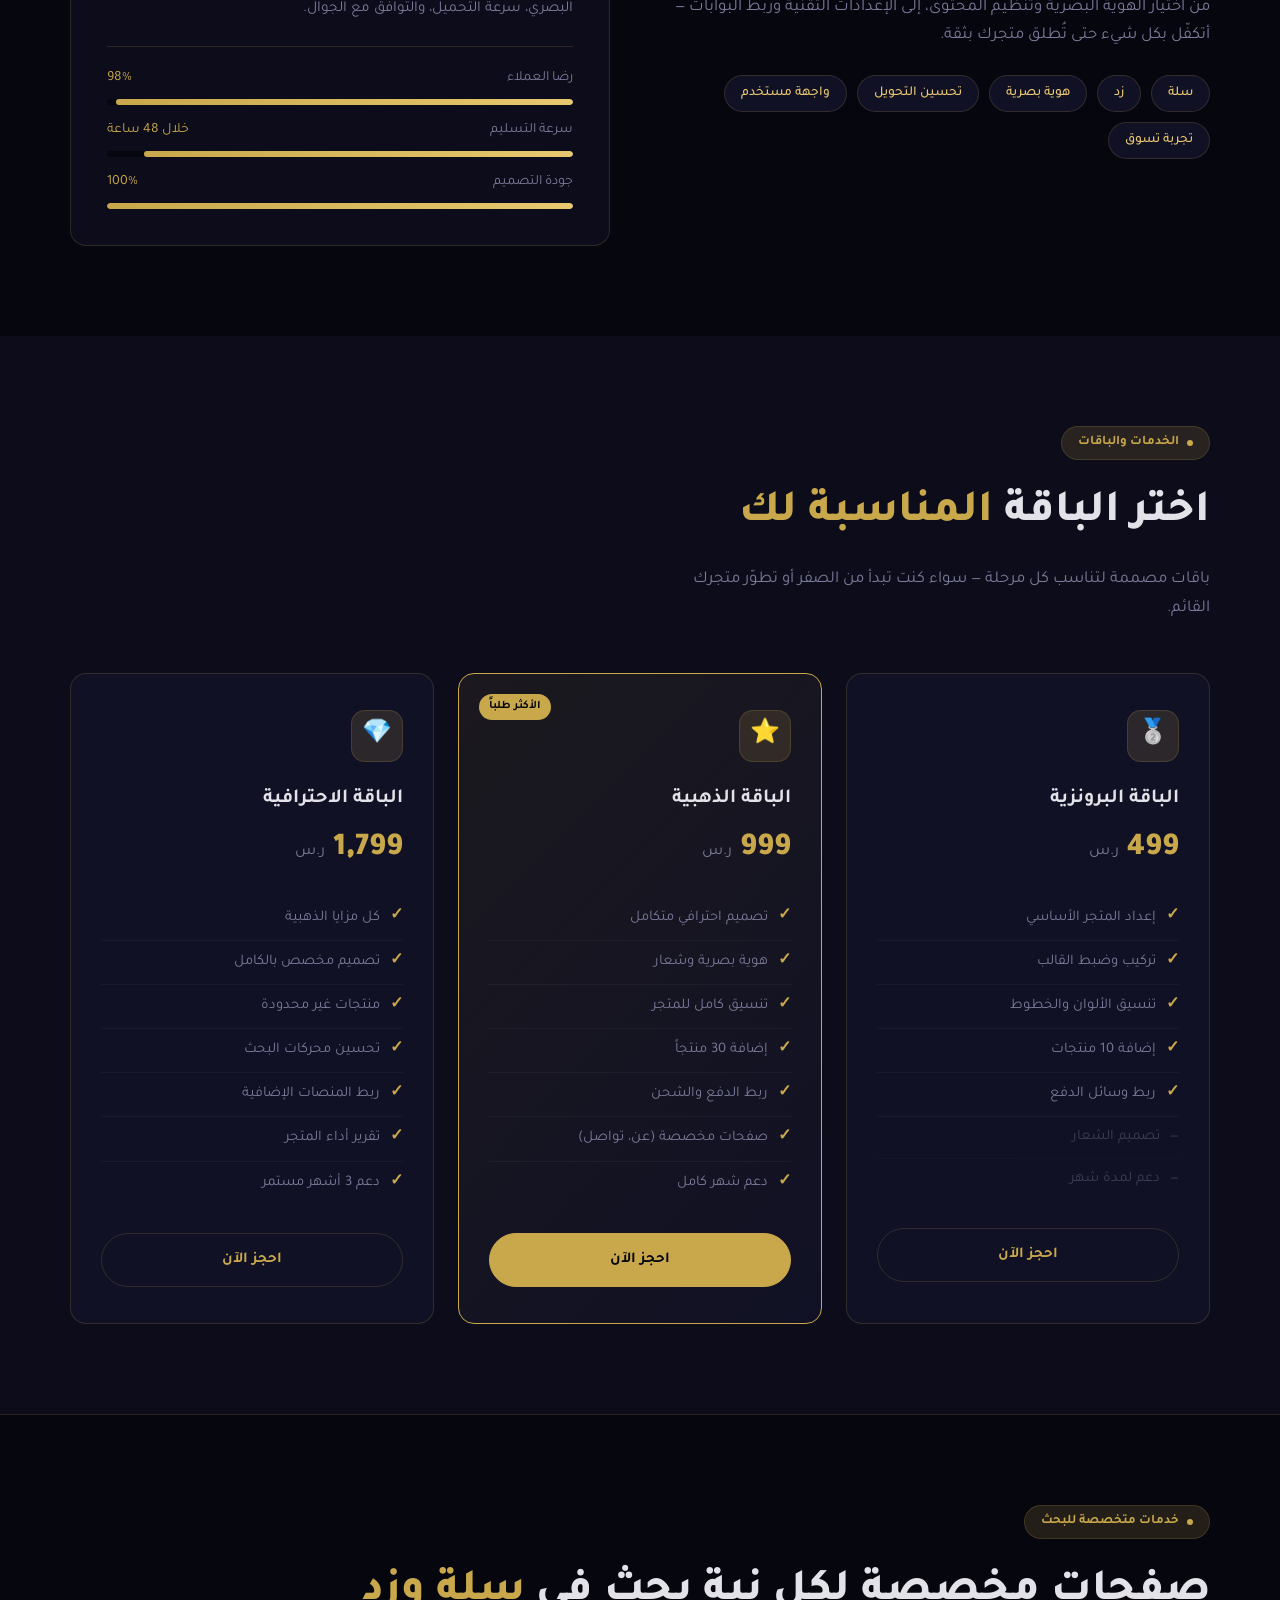
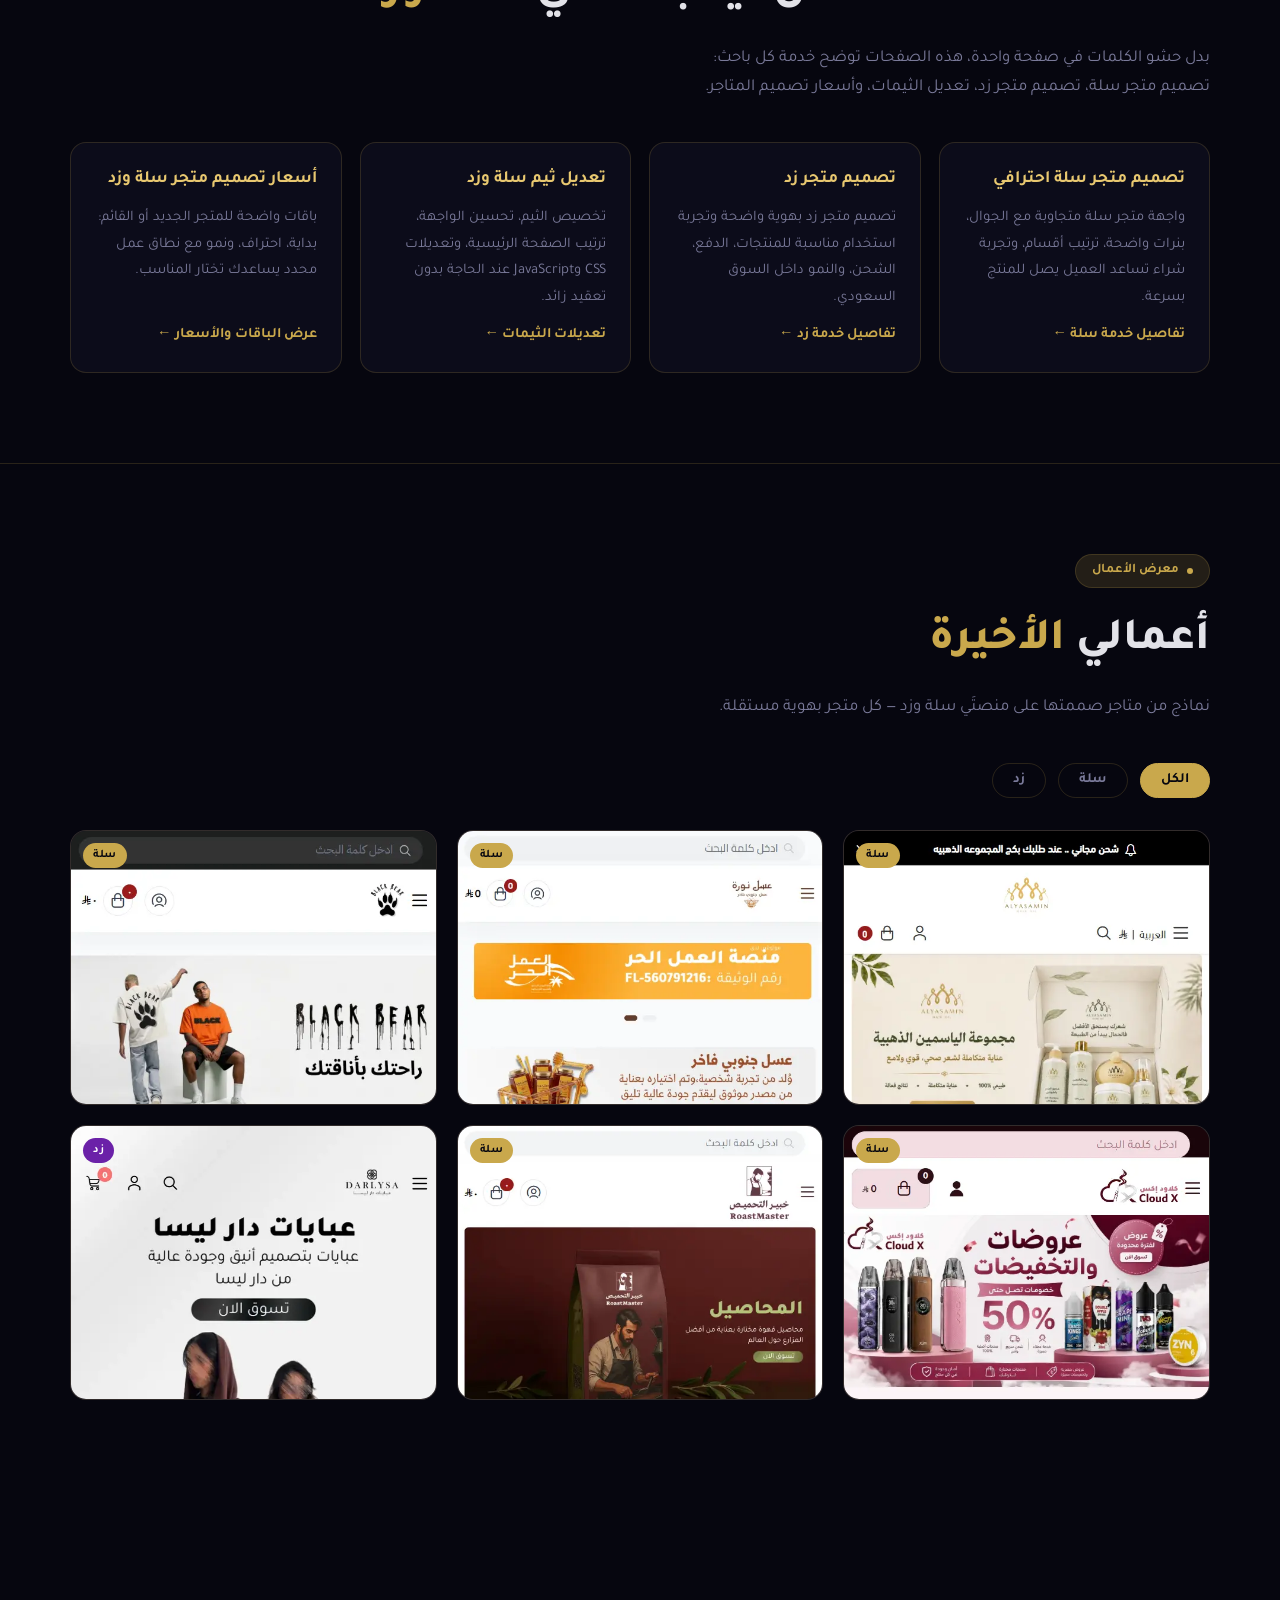
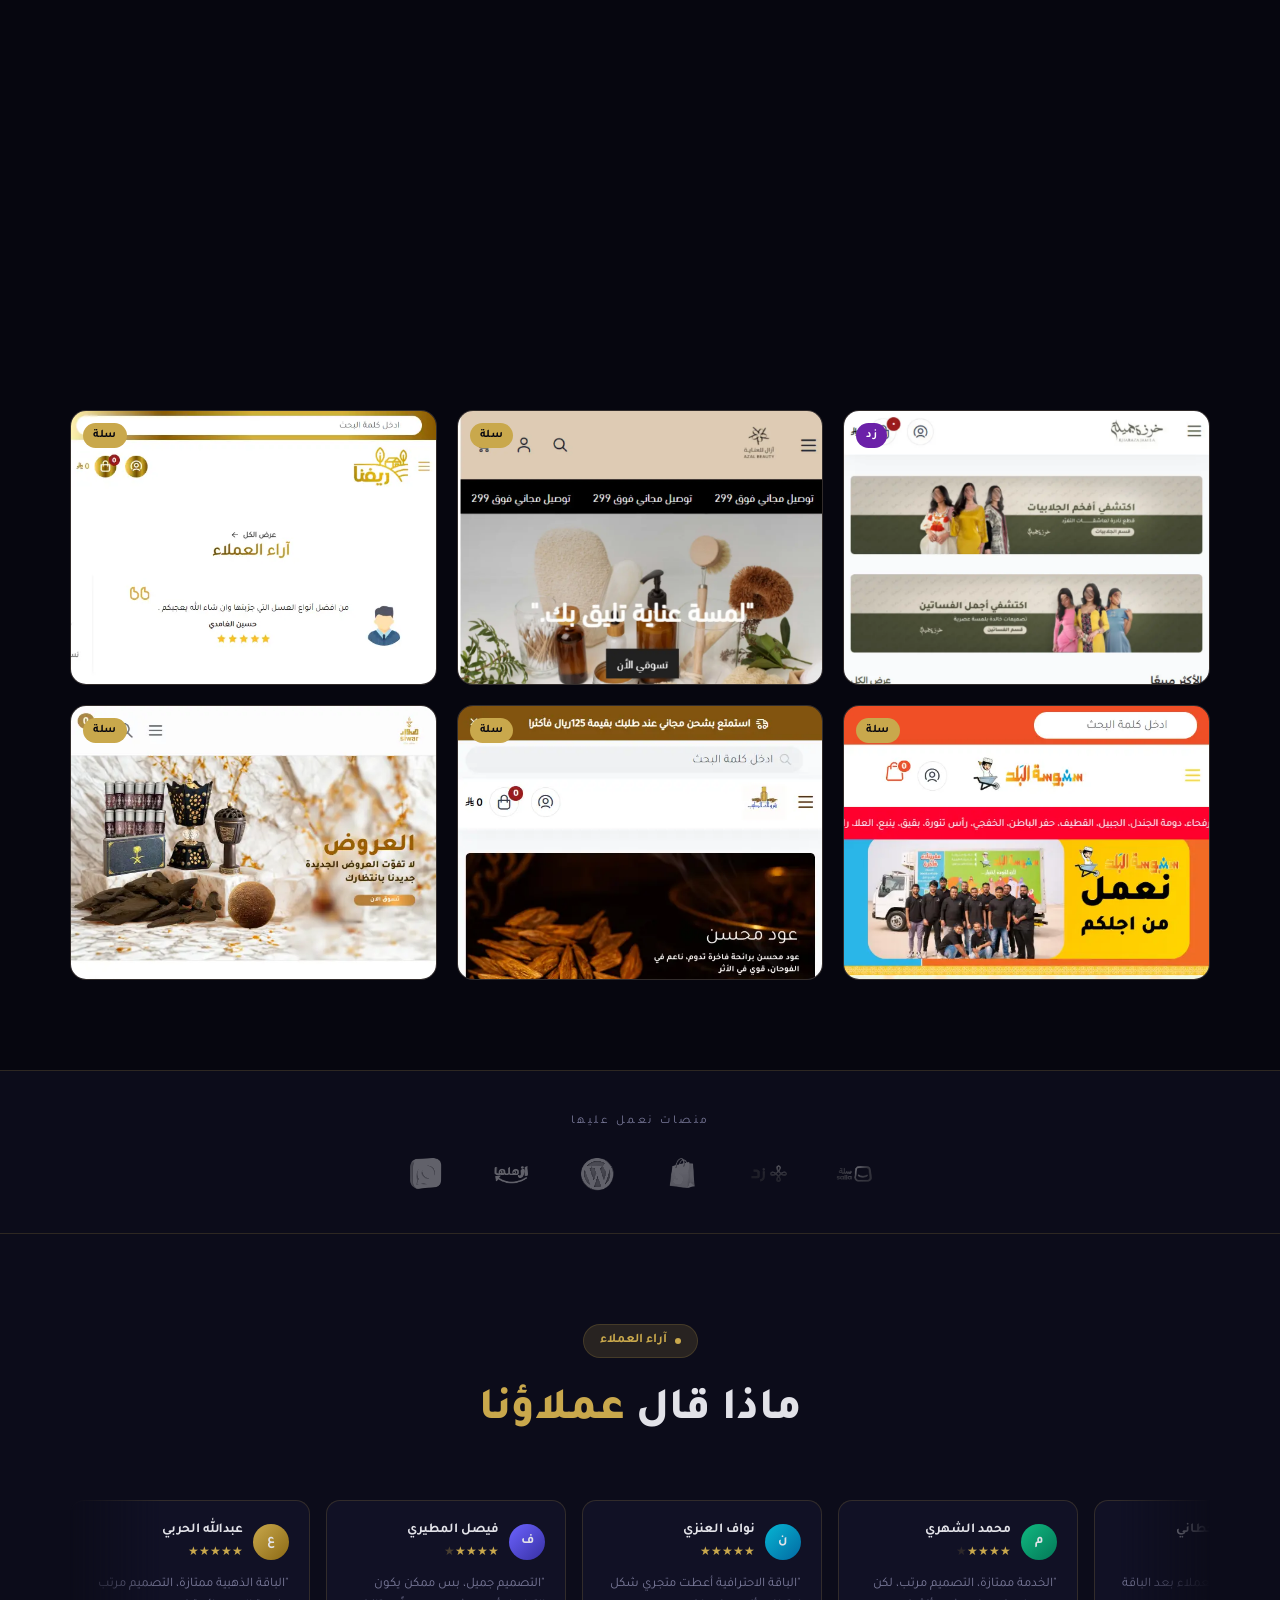
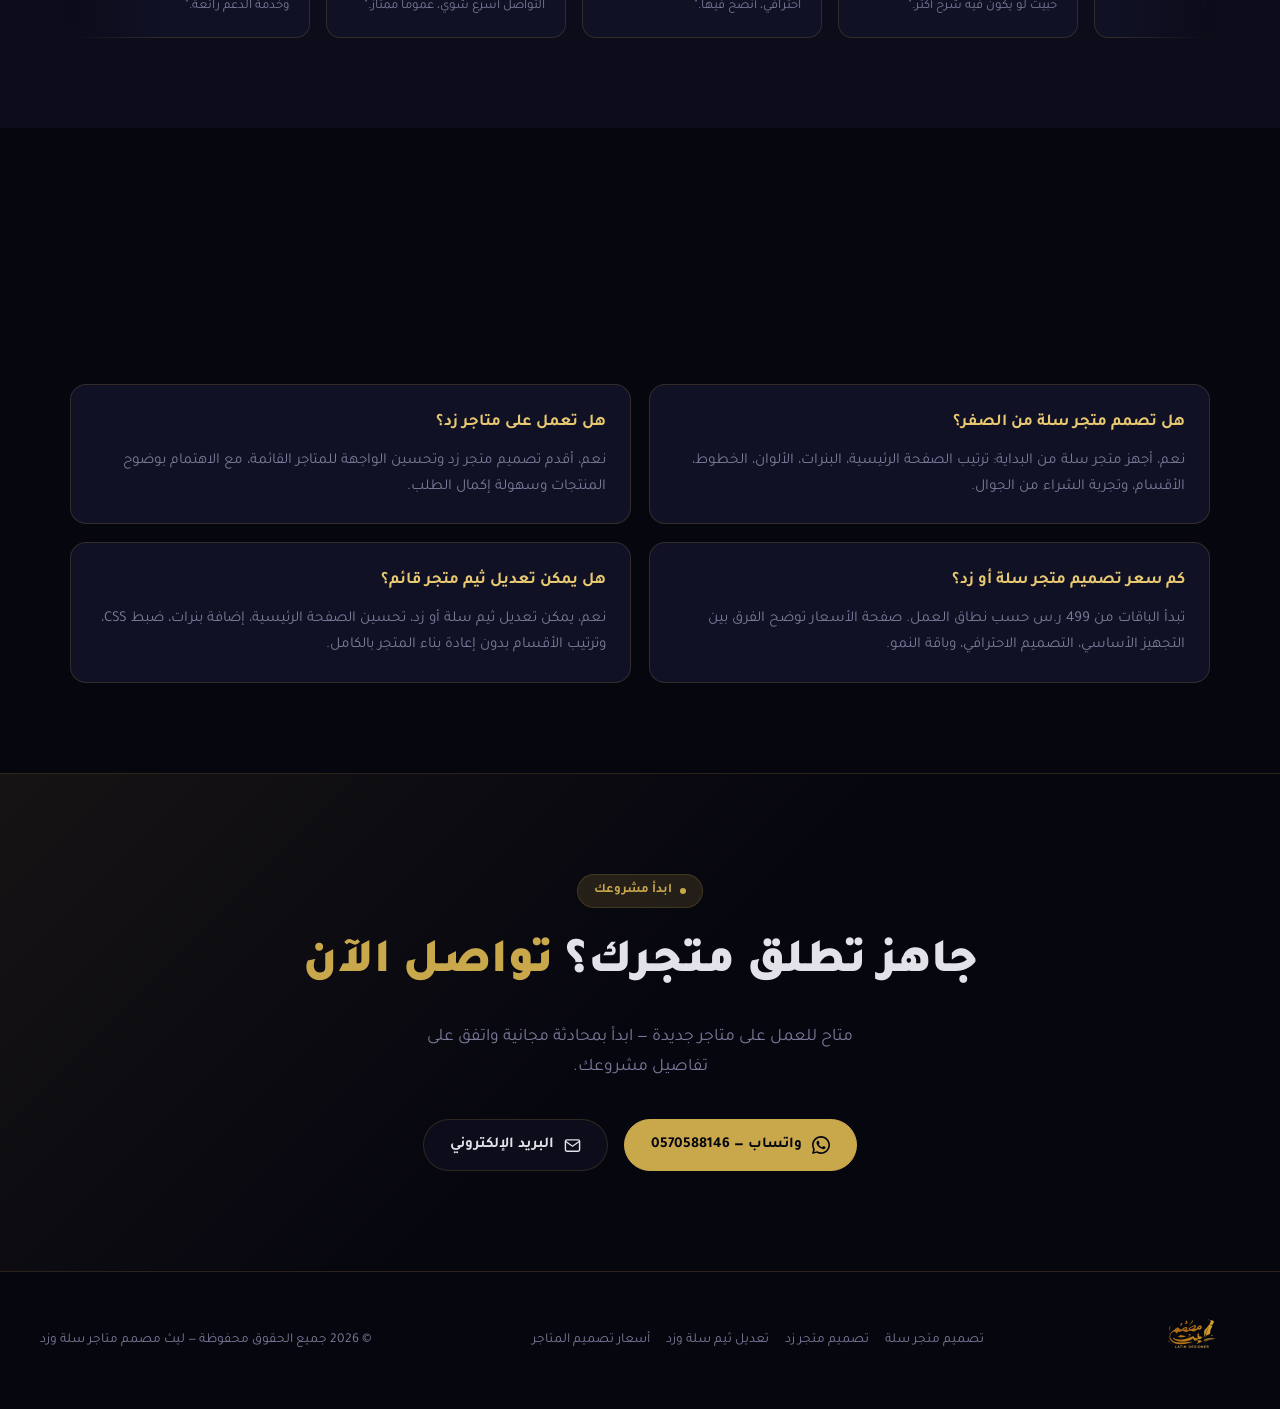
==== commit 99c6b3c0: "Update SEO URLs for Vercel domain" ====
--- a/index.html
+++ b/index.html
@@ -8,19 +8,19 @@
   <meta name="robots" content="index, follow, max-image-preview:large">
   <meta name="author" content="ليث">
   <meta name="theme-color" content="#06060F">
-  <link rel="canonical" href="https://g12ld.github.io/leith-portfolio/">
+  <link rel="canonical" href="https://laith-designer.vercel.app/">
   <title>مصمم متاجر سلة وزد | تصميم متجر سلة وزد احترافي - ليث</title>
   <meta property="og:locale" content="ar_SA">
   <meta property="og:type" content="website">
   <meta property="og:site_name" content="ليث - مصمم متاجر سلة وزد">
   <meta property="og:title" content="مصمم متاجر سلة وزد | تصميم متجر سلة وزد احترافي - ليث">
   <meta property="og:description" content="تصميم وتطوير متاجر سلة وزد بواجهة احترافية وتجربة شراء واضحة وباقات مناسبة للمتاجر الجديدة والقائمة.">
-  <meta property="og:url" content="https://g12ld.github.io/leith-portfolio/">
-  <meta property="og:image" content="https://g12ld.github.io/leith-portfolio/images/logo-main.webp">
+  <meta property="og:url" content="https://laith-designer.vercel.app/">
+  <meta property="og:image" content="https://laith-designer.vercel.app/images/logo-main.webp">
   <meta name="twitter:card" content="summary_large_image">
   <meta name="twitter:title" content="مصمم متاجر سلة وزد | ليث">
   <meta name="twitter:description" content="تصميم متجر سلة وزد، تعديل الثيمات، وتحسين تجربة الشراء للمتاجر الإلكترونية في السعودية.">
-  <meta name="twitter:image" content="https://g12ld.github.io/leith-portfolio/images/logo-main.webp">
+  <meta name="twitter:image" content="https://laith-designer.vercel.app/images/logo-main.webp">
   <link rel="preconnect" href="https://fonts.googleapis.com">
   <link href="https://fonts.googleapis.com/css2?family=Tajawal:wght@300;400;500;700;800;900&display=swap" rel="stylesheet">
   <script type="application/ld+json">
@@ -29,12 +29,12 @@
     "@graph": [
       {
         "@type": "ProfessionalService",
-        "@id": "https://g12ld.github.io/leith-portfolio/#business",
+        "@id": "https://laith-designer.vercel.app/#business",
         "name": "ليث - مصمم متاجر سلة وزد",
         "alternateName": ["مصمم متجر سلة", "مصمم متجر زد", "تصميم متجر سلة", "تصميم متجر زد"],
-        "url": "https://g12ld.github.io/leith-portfolio/",
-        "logo": "https://g12ld.github.io/leith-portfolio/images/logo-main.webp",
-        "image": "https://g12ld.github.io/leith-portfolio/images/logo-main.webp",
+        "url": "https://laith-designer.vercel.app/",
+        "logo": "https://laith-designer.vercel.app/images/logo-main.webp",
+        "image": "https://laith-designer.vercel.app/images/logo-main.webp",
         "description": "خدمات تصميم وتطوير متاجر إلكترونية على منصات سلة وزد مع تحسين تجربة المستخدم وتجهيز المتجر للبيع.",
         "telephone": "+966570588146",
         "email": "mr.laith2004@gmail.com",
@@ -53,7 +53,7 @@
               "itemOffered": {
                 "@type": "Service",
                 "name": "تصميم متجر سلة",
-                "url": "https://g12ld.github.io/leith-portfolio/tasmeem-matjar-salla/"
+                "url": "https://laith-designer.vercel.app/tasmeem-matjar-salla/"
               }
             },
             {
@@ -61,7 +61,7 @@
               "itemOffered": {
                 "@type": "Service",
                 "name": "تصميم متجر زد",
-                "url": "https://g12ld.github.io/leith-portfolio/tasmeem-matjar-zid/"
+                "url": "https://laith-designer.vercel.app/tasmeem-matjar-zid/"
               }
             },
             {
@@ -69,7 +69,7 @@
               "itemOffered": {
                 "@type": "Service",
                 "name": "تعديل ثيم سلة وزد",
-                "url": "https://g12ld.github.io/leith-portfolio/tadeel-themes-salla-zid/"
+                "url": "https://laith-designer.vercel.app/tadeel-themes-salla-zid/"
               }
             }
           ]
@@ -77,12 +77,12 @@
       },
       {
         "@type": "WebSite",
-        "@id": "https://g12ld.github.io/leith-portfolio/#website",
-        "url": "https://g12ld.github.io/leith-portfolio/",
+        "@id": "https://laith-designer.vercel.app/#website",
+        "url": "https://laith-designer.vercel.app/",
         "name": "ليث - مصمم متاجر سلة وزد",
         "inLanguage": "ar-SA",
         "publisher": {
-          "@id": "https://g12ld.github.io/leith-portfolio/#business"
+          "@id": "https://laith-designer.vercel.app/#business"
         }
       }
     ]
